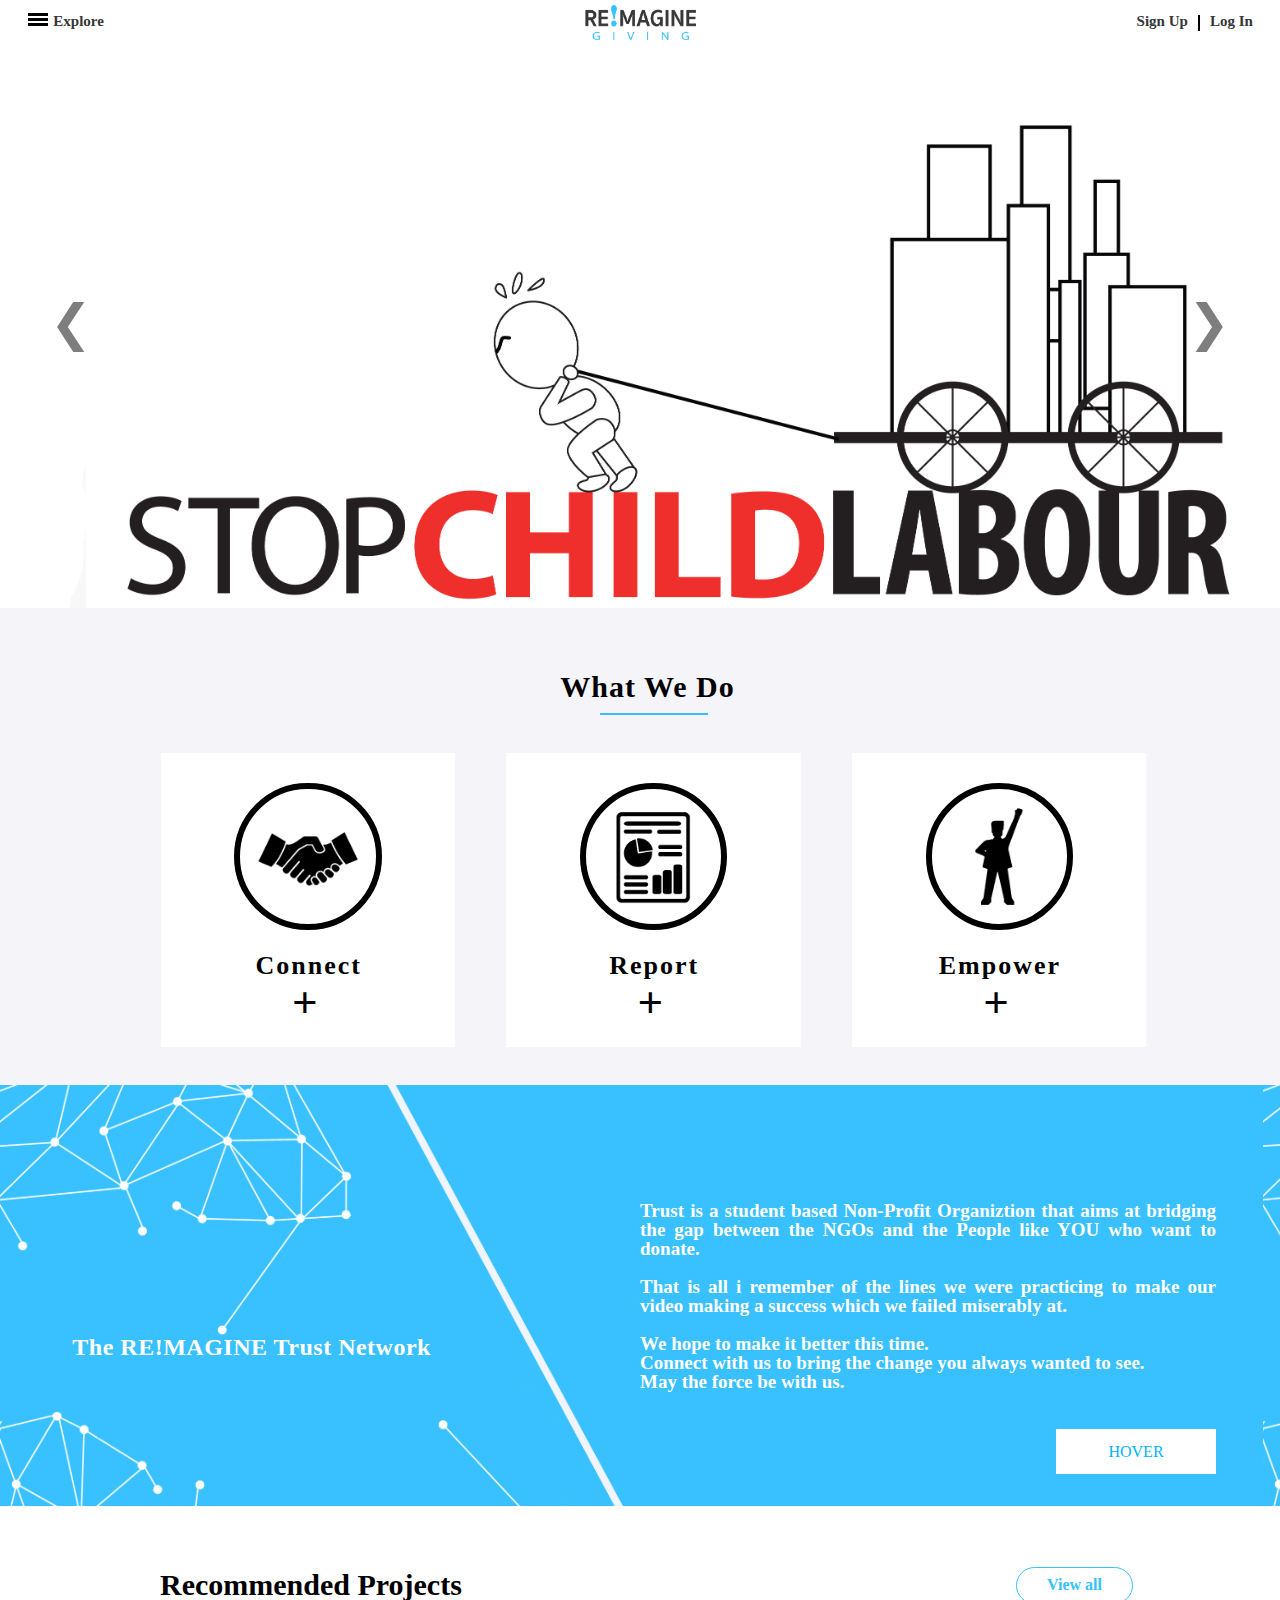
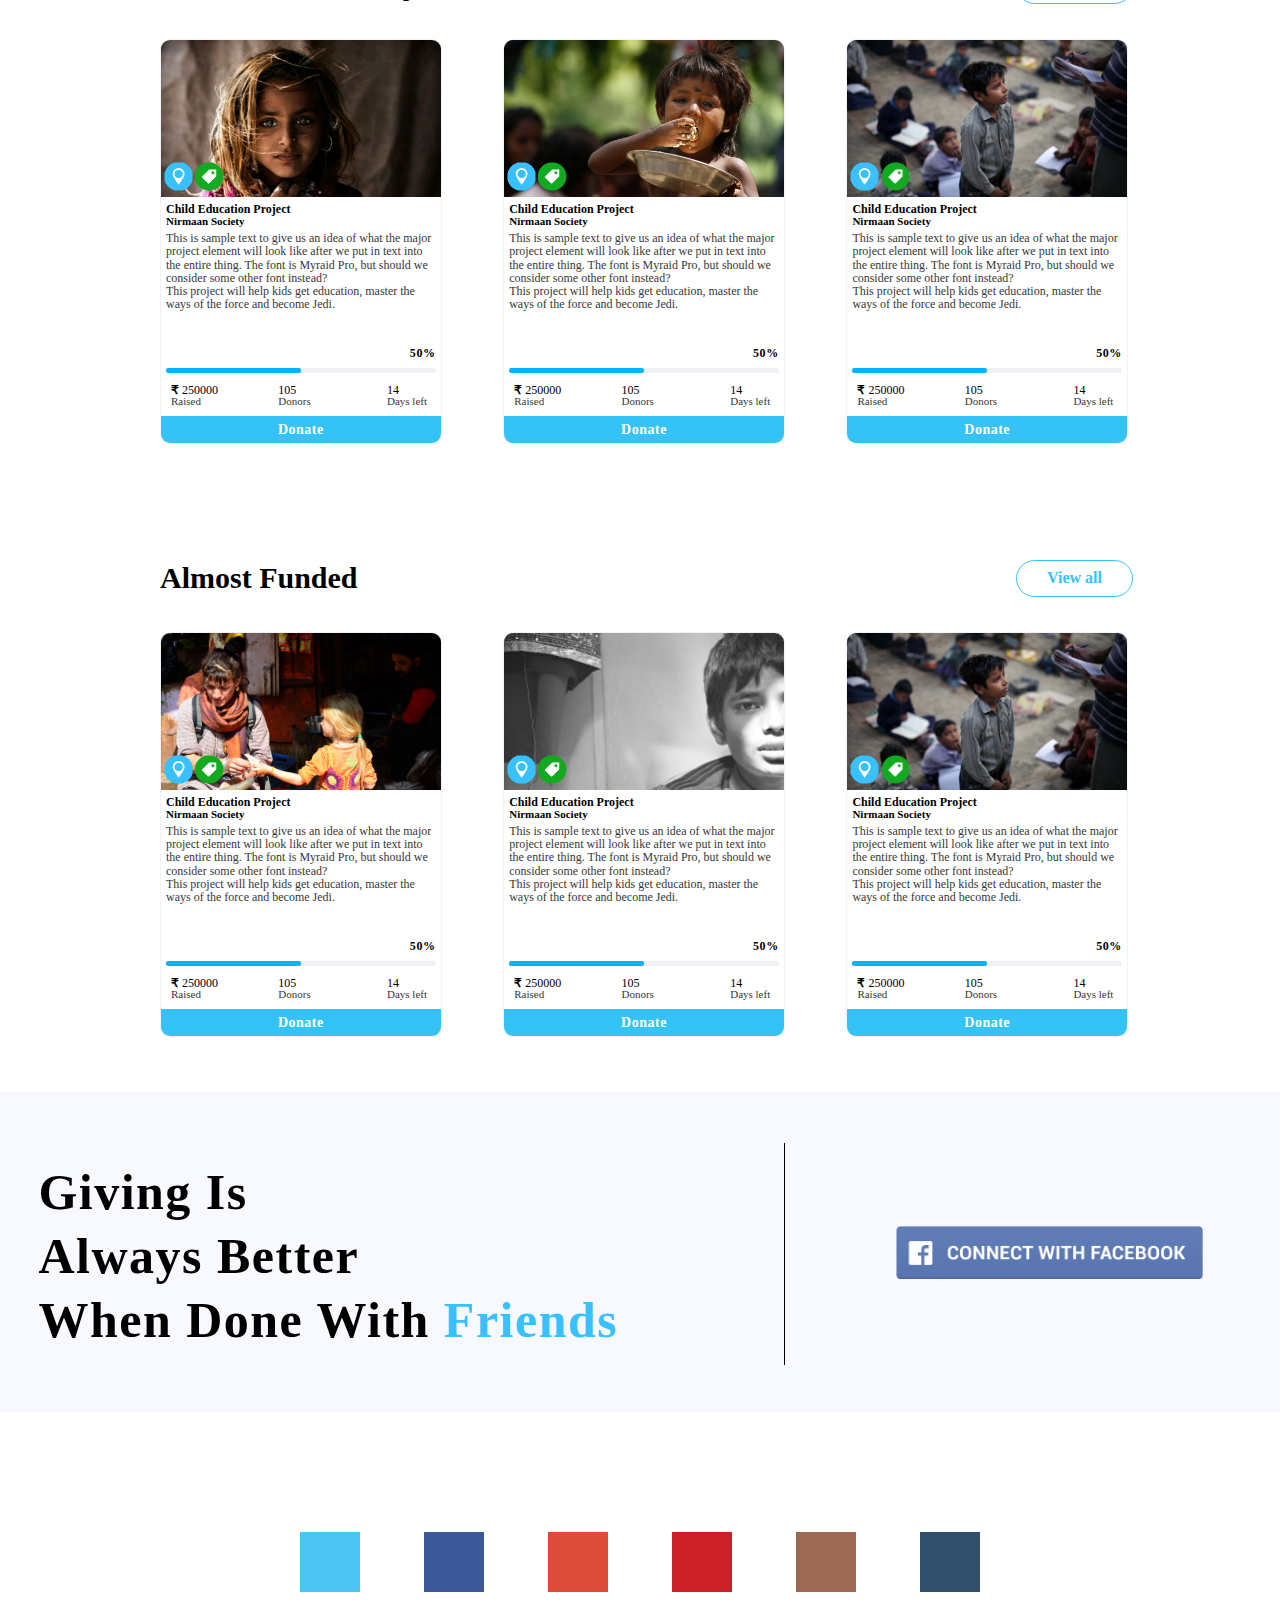
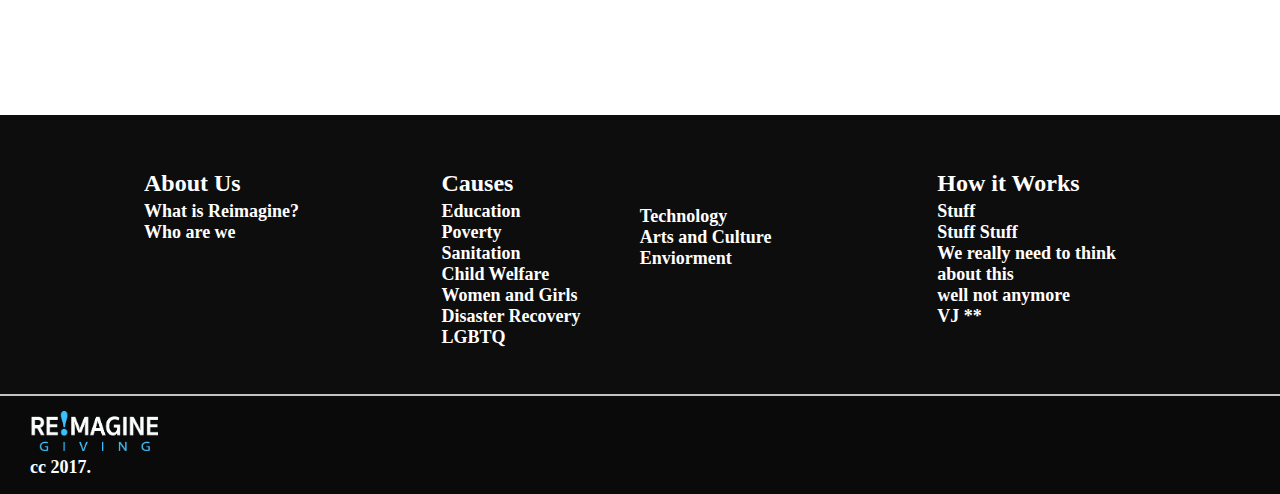
==== index.html @ ed33d369 "location and cause smoothened" ====
<!DOCTYPE html>

<head>
	<title>Re!magine Giving</title>
	<meta name="viewport" content="width=device-width, initial-scale=1.0">
	
	<link rel="stylesheet" type="text/css" href="common.css" media="screen"/>
	<link rel="stylesheet" type="text/css" href="header.css" media="screen"/>
	<link rel="stylesheet" type="text/css" href="explore.css" media="screen"/>
	<link rel="stylesheet" type="text/css" href="signUp.css" media="screen"/>
	<link rel="stylesheet" type="text/css" href="slider.css" media="screen"/>
	<link rel="stylesheet" type="text/css" href="index.css" media="screen"/>
	<link rel="stylesheet" type="text/css" href="recommendedProjects.css" media="screen"/>
	<link rel="stylesheet" type="text/css" href="footer.css" media="screen"/>
	<link rel="stylesheet" type="text/css" href="whatWeDo.css" media="screen"/>
	<link rel="stylesheet" type="text/css" href="exploreButton.css" media="screen"/>
	<link rel="stylesheet" type="text/css" href="fontAwesomeMin.css" media="screen"/>
	<link rel="stylesheet" type="text/css" href="socialShareBar.css" media="screen"/>
	
	<script src="whatWeDo.js"></script>
	<script src="tympass.js"></script>
	<script src="cloudflare.js"></script>
	<script src="cloudflare1.js"></script>
	<script src="googleapi.js"></script>
	<script src="explore.js"></script>
	<script src="slider.js"></script>
</head>
  
<body>
		<header>
			<div class="row header">
				<div class="col-3 mainNavBarButton" id="exploreDiv">
					<div class="col-2">
						 <a class="ninja-btn" id="ninja-btn" title="menu" onclick="openNav()"><span></span></a>
					</div>
					<div class="col-10 navBarExploreButton">
						<h2 class="exploreButton" id="exploreButton"><span onclick="openNav()">Explore</span></h2>
					</div>
				</div>
				<div id="myNav" class="explore">
					<div style="background-color:black;"class="translucentContainer"></div>
					<div id="exploreContent" class="exploreContent">	
						<form>
							<div class="location">
								<span  onclick="myfunction1()">
									<div class="exploreHeading1 row">
										<div class="col-9"><h2>Location</h2></div>
										<div class="col-3"><h2 class="downArrow">&#9660;</h2></div>
									</div>
								</span>
								<div class="inputField" id="locationInput">
									<div class="row" id="wrap">
										<form action="" autocomplete="on">
											<input id="search" name="search" type="text" placeholder="Search"><input id="search_submit" value="Rechercher" type="submit">
										</form>
									</div>
									<ul>
										<li><a>Delhi</a></li>
										<li><a>Varanasi</a></li>
										<li><a>Jaipur</a></li>
									</ul>
								</div>
							</div>
							
							<div class="funding">
								<span onclick="myfunction2()">
									<div class="exploreHeading row">
										<div class="col-9"><h2>Funding</h2></div>
										<div class="col-3"><h2 class="downArrow">&#9660;</h2></div>
									</div>
								</span>
								<ul class="fundingLevels" id="fundingInput">
									<li><a>Nearly Funded</a></li>
									<li><a>Just Started</a></li>
									<li><a>Ongoing</a></li>
								</ul>
							</div>
							
							<div class="causes">
								<span  onclick="myfunction3()">
									<div class="exploreHeading row">
										<div class="col-9"><h2>Causes</h2></div>
										<div class="col-3"><h2 class="downArrow">&#9660;</h2></div>
									</div>
								</span>
								<ul class="causeList" id="causeInput">
									<li><a>Education</a></li>
									<li><a>Health</a></li>
									<li><a>Children</a></li>
									<li><a>Women Empowerment</a></li>
									<li><a>Food and Hunger</a></li>
									<li><a>Sports</a></li>
									<li><a>Animal Welfare</a></li>
									<li><a>Environment</a></li>
									<li><a>Others</a></li>
								</ul>
							</div>
						</form>
					</div>
				</div>
				
				<div class="col-9 floatRight">
					
					<div class="col-8 logo">
						<a href="index.html">
							<img src="logo/logo-final.png"></img>
						</a>
					</div>
					
					<div class="col-4 mainNavBarButton">
						<div class="col-9 navBarSignUpButton" id="navBarSignUpButton">
							<h2 id="registration"><span class="SignUpSpan" onclick="openSignUpOverlay()">Sign Up</span></h2>
						</div>
						<div id="SignUp" class="overlay">
							<div class="translucentContainer"></div>
								<!-- overlay content -->
							<div class="outer-container">
							  <div class="container">
								<div class="info-container">
								  <div class="info-item log-in">
									<p>Have an account?</p>
									<div class="btn1">Log In</div>
								  </div>
								  <div class="info-item sign-up">
									<p>Don't have an account?</p>
									<div class="btn1">Sign Up</div>
								  </div>
								</div>
								<div class="form-container actived">
									<img src="logo/logo-final.png"/>
									<div class="form-item">
										<form class="form-log-in animated">
										  <input name="Username" placeholder="Username" type="text" />
										  <input name="Password" placeholder="Password" type="Password" />
											 <span onclick="SignMeUp()"> <div class="btn">Log in</div></span>
											 <div class="btn googlebtn"><i class="fa fa-google-plus"></i>Log In</div>
											 <div class="btn fbbtn"><i class="fa fa-facebook"></i>Log In</div>
										</form>
										<form class="form-sign-up animated">
										  <input name="Username" placeholder="Username" type="text" />
										  <input name="Password" placeholder="Password" type="Password" />
										  <input name="CPassword" placeholder="Confirm Password" type="Password" />
										  <span onclick="SignMeUp()"><div class="btn">Sign Up</div></span>
										  <div class="btn googlebtn"><i class="fa fa-google-plus"></i>Sign Up</div>
											 <div class="btn fbbtn"><i class="fa fa-facebook"></i>Sign Up</div>
										</form>
									</div>
								</div>
								</div>
							</div>
						</div>
						
						<div class="col-3 navBarLogInButton" id="navBarLogInButton">
							<h2 id="registration"><span class="LogInSpan" onclick="openLogInOverlay()">Log In</span></h2>
						</div>
						<div id="LogIn" class="overlay">
							<div class="translucentContainer"></div>
								<!-- overlay content -->
							<div class="outer-container1">
								<div class="container1">
									<div class="info-container1">
									  <div class="info-item1 log-in1">
										<p>Have an account?</p>
										<div class="btn2">Log In</div>
									  </div>
									  <div class="info-item1 sign-up1">
										<p>Don't have an account?</p>
										<div class="btn2">Sign Up</div>
									  </div>
									</div>
									<div class="form-container1">
										<img src="logo/logo-final.png"/>
										<div class="form-item1">
											<form class="form-log-in1 animated">
											  <input name="Username" placeholder="Username" type="text" />
											  <input name="Password" placeholder="Password" type="Password" />
											  <span onclick="SignMeUp()"><div class="btn">Log in</div></span>
											  <div class="btn googlebtn"><i class="fa fa-google-plus"></i>Log In</div>
											 <div class="btn fbbtn"><i class="fa fa-facebook"></i>Log In</div>
											</form>
											<form class="form-sign-up1 animated">
											  <input name="Username" placeholder="Username" type="text" />
											  <input name="Password" placeholder="Password" type="Password" />
											  <input name="CPassword" placeholder="Confirm Password" type="Password" />
											  <span onclick="SignMeUp()"><div class="btn">Sign Up</div></span>
											  <div class="btn googlebtn"><i class="fa fa-google-plus"></i>Sign Up</div>
											 <div class="btn fbbtn"><i class="fa fa-facebook"></i>Sign Up</div>
											</form>
										</div>
									</div>
								</div>
							</div>
							<script src='cloudflare.js'></script>
							<script src='cloudflare1.js'></script>
							
							<script src="SignUp.js"></script>
						</div>
						
						<div class="col-12 navBarProfileButton" id="navBarProfileButton">
							<h2 id="navBarProfile"><span class="profileSpan">Visharad Jalan</span></h2>
							<div class="navBarProfileOptions">
								 <a href="#"><h2>Profile</h2></a>
								 <a href="#"><h2>My Donations</h2></a>
								 <a href="#" onclick="logout()" style="border:none;"><h2>LogOut</h2></a>
							</div>
						</div>
						
					</div>
				</div>
			</div>
		</header>

	<div class="slider">
		<div class="slide_viewer">
			<div class="slide_group">
			<div class="slide"><img class="mySlides" src="images/slider1.jpg" ></div>
				<div class="slide"><img class="mySlides" src="images/slider5.jpg" ></div>
				<div class="slide"><img class="mySlides" src="images/slider2.jpg"></div>
				<div class="slide"><img class="mySlides" src="images/slider4.jpg"></div>
			</div>
		</div>
		<div class="directional_nav" style="width:100%">
			<div class="previous_btn" onclick="plusDivs(-1)">&#10094;</div>
			<div class="next_btn" onclick="plusDivs(1)">&#10095;</div>
		</div>
	</div>
	<script src="slider.js"></script>
	
	<div class="row statsBar" style="display:none;">
		<p><span class="statsBarText">In 2012 </span><span class="statsBarNumber">37%</span><span class="statsBarText"> of India's </span><span class="statsBarNumber">1.21</span><span class="statsBarText"> billion people fell below international poverty line, which is $1.25/Day.</span></p>
	</div>
	
	
	<div class=" row whatWeDoContainer">
		<h2 class="row whatWeDoHeading"><span>What We Do</span></h2>
		
		<div class="box first col-3" id="first">
			<span class="icon-cont"><i><img class="circleIconImage" src="images/1.png"></i></span>
			
			<h3>Connect</h3>
			
			<div class="hidden">
			  <h2> Provide high impact, non-profit projects with a platform to reach out to potential donors.</h2><br/><br/>
			  <h2>All projects listed on our platform are listed after proper due diligence and verification</h2>

			</div>
				
			<a class="expand"><span class="plus">+</span><span class="minus">-</span></a>
			<a class="divLink" href="javascript:toggleFirst()"></a>
		</div>
		
		<div class="box second col-3" id="second">
			<span class="icon-cont"><i><img class="circleIconImage" src="images/3.png"></i></span>
			
			<h3>Report</h3>
			
			<div class="hidden">
			  <h2>Reimagine provides the donor with comprehensive, multimedia reports on the progress of the project</h2><br/><br/>
			  <h2>Reports are independently created by Reimagine and assure transparency and accountability in the project</h2>
			</div>
				
			<a class="expand"><span class="plus">+</span><span class="minus">-</span></a>
			<a class="divLink" href="javascript:toggleSecond()"></a>
		</div>
		  
		<div class="box third col-3" id="third">
			<span class="icon-cont"><i><img class="circleIconImage" src="images/4.png"></i></span>
			
			<h3>Empower</h3>
			
			<div class="hidden">
			  <h2>By facilitating transparency between NGOs and donors, We empower donors to make informed decisions about how they give their money</h2><br/>
			  <h2>while at the same time, empowering NGOs to take ambitious projects that they would not have otherwise been able to fund. </h2>
			</div>
				
			<a class="expand"><span class="plus">+</span><span class="minus">-</span></a>
			<a class="divLink" href="javascript:toggleThird()"></a>
		</div>
	</div>
	
	<div class="row trustNetwork">
		<h2 class="trustNetworkHeading">The <span>RE!MAGINE</span> Trust Network</h2>
		<h2 class="content">Trust is a student based Non-Profit Organiztion that aims at bridging the gap between the NGOs and the People like YOU who want to donate.<br/>
		<br/>That is all i remember of the lines we were practicing to make our video making a success which we failed miserably at.<br/><br/>
		We hope to  make it  better this time.<br/>
		Connect with us to bring the change you always wanted to see.<br/>
		May the force be with us.<br/>
		</h2>
		<a class="trustNetworkButton">
			<svg>
				<rect x="0" y="0" fill="none" width="100%" height="100%"/>
			</svg>
			Hover
		</a>
	</div>
	
	<div class="row projects">
		<div class="row recommendedProjectsHeading">
			<h2 class="col-6">Recommended Projects</h2>
			<h2 class="col-6" style="margin-top:-5px;"><a>View all</a></h2>
		</div>
		<div class="row projectsContent">
			<div class="projectSection1">
				<div class="row projectContent">
					<div class="projectThumbnail">
						<img class="img-thumbnail" src="images/web1.jpg" >
						<div class="row locationCause">
							<div class="projectlocation">
								<div class="col-1 projectlocationImage"><img src="images/locationThumbnail.png"></div>
								<div class="col-2 projectlocationHeading"><h2>Varanasi</h2></div>
							</div>
							<div class="projectcause">
								<div class="col-1 projectcauseImage"><img src="images/causeThumbnail.png"></div>
								<div class="col-4 projectcauseHeading"><h2>Child Education</h2></div>
							</div>
							<a class="locationCauseLink" href="projectPage.html"></a>
						</div>
					</div>
					
					<div class="projectDetails">
						<h1>Child Education Project</h1>
						<h2>Nirmaan Society</h2>
						<p>This is sample text to give us an idea of what the major project element will look like after we put in text 	into the entire thing. The font is Myraid Pro, but should we consider some other font instead?
							<br>This project will help kids get education, master the ways of the force and become Jedi.
						</p>
					</div>
					
					<div class="row projectBottom">
						<div class="row" style="position:relative;">
							<div class="row projectStats">
								<div class="row" style="margin-bottom: 12px;">
									<h2 class="floatRight">50%</h2>
								</div>
								
								<div class="row progress">
									<div class="progress-bar"></div>
								</div>
								
								<div class="row">
									<div class="stats1 col-5">
										<div class="statsNumber">
											<p><span style="font-family:Nunito-Bold; font-weight:600;">&#x20b9;</span> 250000</p>
										</div>
										<div class="statsText">
											<p>Raised</p>
										</div>
									</div>
									<div class="stats2 col-4">
										<div class="statsNumber">
											<p>105</p>
										</div>
										<div class="statsText">
											<p>Donors</p>
										</div>
									</div>
									<div class="stats3 col-3">
										<div class="statsNumber">
											<p>14</p>
										</div>
										<div class="statsText">
											<p>Days left</p>
										</div>
									</div>
								</div>
							</div>
							
							<div class="row projectSectionDonateButton">
								<h2>Donate</h2>
							</div>
						</div>
					</div>
				</div>
				<a class="divLink" href="projectPage.html"></a>
			</div>
			
			<div class="projectSection2">
				<div class="row projectContent">
					<div class="projectThumbnail">
						<img class="img-thumbnail" src="images/web2.jpg" />
						<div class="row locationCause">
							<div class="projectlocation">
								<div class="col-1 projectlocationImage"><img src="images/locationThumbnail.png"></div>
								<div class="col-2 projectlocationHeading"><h2>Varanasi</h2></div>
							</div>
							<div class="projectcause">
								<div class="col-1 projectcauseImage"><img src="images/causeThumbnail.png"></div>
								<div class="col-4 projectcauseHeading"><h2>Child Education</h2></div>
							</div>
							<a class="locationCauseLink" href="projectPage.html"></a>
						</div>
					</div>
					
					
						<div class="projectDetails">
							<h1>Child Education Project</h1>
							<h2>Nirmaan Society</h2>
							<p>This is sample text to give us an idea of what the major project element will look like after we put in text 	into the entire thing. The font is Myraid Pro, but should we consider some other font instead?
								<br>This project will help kids get education, master the ways of the force and become Jedi.
							</p>
						</div>
						
						<div class="row projectBottom">
						<div class="row projectStats">
							<div class="row" style="margin-bottom: 12px;">
								<h2 class="floatRight">50%</h2>
							</div>
							
							<div class="row progress">
								<div class="progress-bar"></div>
							</div>
							
							<div class="row">
								<div class="stats1 col-5">
									<div class="statsNumber">
										<p><span style="font-family:Nunito-Bold; font-weight:600;">&#x20b9;</span> 250000</p>
									</div>
									<div class="statsText">
										<p>Raised</p>
									</div>
								</div>
								<div class="stats2 col-4">
									<div class="statsNumber">
										<p>105</p>
									</div>
									<div class="statsText">
										<p>Donors</p>
									</div>
								</div>
								<div class="stats3 col-3">
									<div class="statsNumber">
										<p>14</p>
									</div>
									<div class="statsText">
										<p>Days left</p>
									</div>
								</div>
							</div>
						</div>
						
						<div class="row projectSectionDonateButton">
							<h2>Donate</h2>
						</div>
					</div>
				</div>
				<a class="divLink" href="projectPage.html"></a>
			</div>
			
			<div class="projectSection3">
				<div class="row projectContent">
					<div class="projectThumbnail">
						<img class="img-thumbnail" src="images/web3.jpg" >
						<div class="row locationCause">
							<div class="projectlocation">
								<div class="col-1 projectlocationImage"><img src="images/locationThumbnail.png"></div>
								<div class="col-2 projectlocationHeading"><h2>Varanasi</h2></div>
							</div>
							<div class="projectcause">
								<div class="col-1 projectcauseImage"><img src="images/causeThumbnail.png"></div>
								<div class="col-4 projectcauseHeading"><h2>Child Education</h2></div>
							</div>
							<a class="locationCauseLink" href="projectPage.html"></a>
						</div>
					</div>
					
					<div class="projectDetails">
						<h1>Child Education Project</h1>
						<h2>Nirmaan Society</h2>
						<p>This is sample text to give us an idea of what the major project element will look like after we put in text 	into the entire thing. The font is Myraid Pro, but should we consider some other font instead?
							<br>This project will help kids get education, master the ways of the force and become Jedi.
						</p>
					</div>
					
					<div class="row projectBottom">
						<div class="row projectStats">
							<div class="row" style="margin-bottom: 12px;">
								<h2 class="floatRight">50%</h2>
							</div>
							
							<div class="row progress">
								<div class="progress-bar"></div>
							</div>
							
							<div class="row">
								<div class="stats1 col-5">
									<div class="statsNumber">
										<p><span style="font-family:Nunito-Bold; font-weight:600;">&#x20b9;</span> 250000</p>
									</div>
									<div class="statsText">
										<p>Raised</p>
									</div>
								</div>
								<div class="stats2 col-4">
									<div class="statsNumber">
										<p>105</p>
									</div>
									<div class="statsText">
										<p>Donors</p>
									</div>
								</div>
								<div class="stats3 col-3">
									<div class="statsNumber">
										<p>14</p>
									</div>
									<div class="statsText">
										<p>Days left</p>
									</div>
								</div>
							</div>
						</div>
						
						<div class="row projectSectionDonateButton">
							<h2>Donate</h2>
						</div>
					</div>
				</div>
				<a class="divLink" href="projectPage.html"></a>
			</div>
		</div>
	</div>
	
	<div class="row projects">
		<div class="row recommendedProjectsHeading">
			<h2 class="col-6">Almost Funded</h2>
			<h2 class="col-6" style="margin-top:-5px;"><a>View all</a></h2>
		</div>
		<div class="row projectsContent">
			<div class="projectSection1">
				<div class="row projectContent">
					<div class="projectThumbnail">
						<img class="img-thumbnail" src="images/16_9_4.jpg" >
						<div class="row locationCause">
							<div class="projectlocation">
								<div class="col-1 projectlocationImage"><img src="images/locationThumbnail.png"></div>
								<div class="col-2 projectlocationHeading"><h2>Varanasi</h2></div>
							</div>
							<div class="projectcause">
								<div class="col-1 projectcauseImage"><img src="images/causeThumbnail.png"></div>
								<div class="col-4 projectcauseHeading"><h2>Child Education</h2></div>
							</div>
							<a class="locationCauseLink" href="projectPage.html"></a>
						</div>
					</div>
					
					<div class="projectDetails">
						<h1>Child Education Project</h1>
						<h2>Nirmaan Society</h2>
						<p>This is sample text to give us an idea of what the major project element will look like after we put in text 	into the entire thing. The font is Myraid Pro, but should we consider some other font instead?
							<br>This project will help kids get education, master the ways of the force and become Jedi.
						</p>
					</div>
					
					<div class="row projectBottom">
						<div class="row" style="position:relative;">
							<div class="row projectStats">
								<div class="row" style="margin-bottom: 12px;">
									<h2 class="floatRight">50%</h2>
								</div>
								
								<div class="row progress">
									<div class="progress-bar"></div>
								</div>
								
								<div class="row">
									<div class="stats1 col-5">
										<div class="statsNumber">
											<p><span style="font-family:Nunito-Bold; font-weight:600;">&#x20b9;</span> 250000</p>
										</div>
										<div class="statsText">
											<p>Raised</p>
										</div>
									</div>
									<div class="stats2 col-4">
										<div class="statsNumber">
											<p>105</p>
										</div>
										<div class="statsText">
											<p>Donors</p>
										</div>
									</div>
									<div class="stats3 col-3">
										<div class="statsNumber">
											<p>14</p>
										</div>
										<div class="statsText">
											<p>Days left</p>
										</div>
									</div>
								</div>
							</div>
							
							<div class="row projectSectionDonateButton">
								<h2>Donate</h2>
							</div>
						</div>
					</div>
				</div>
				<a class="divLink" href="projectPage.html"></a>
			</div>
			
			<div class="projectSection2">
				<div class="row projectContent">
					<div class="projectThumbnail">
						<img class="img-thumbnail" src="images/16_9_5.jpg" >
						<div class="row locationCause">
							<div class="projectlocation">
								<div class="col-1 projectlocationImage"><img src="images/locationThumbnail.png"></div>
								<div class="col-2 projectlocationHeading"><h2>Varanasi</h2></div>
							</div>
							<div class="projectcause">
								<div class="col-1 projectcauseImage"><img src="images/causeThumbnail.png"></div>
								<div class="col-4 projectcauseHeading"><h2>Child Education</h2></div>
							</div>
							<a class="locationCauseLink" href="projectPage.html"></a>
						</div>
					</div>
					
					
						<div class="projectDetails">
							<h1>Child Education Project</h1>
							<h2>Nirmaan Society</h2>
							<p>This is sample text to give us an idea of what the major project element will look like after we put in text 	into the entire thing. The font is Myraid Pro, but should we consider some other font instead?
								<br>This project will help kids get education, master the ways of the force and become Jedi.
							</p>
						</div>
						
					<div class="row projectBottom">
						<div class="row projectStats">
							<div class="row" style="margin-bottom: 12px;">
								<h2 class="floatRight">50%</h2>
							</div>
							
							<div class="row progress">
								<div class="progress-bar"></div>
							</div>
							
							<div class="row">
								<div class="stats1 col-5">
									<div class="statsNumber">
										<p><span style="font-family:Nunito-Bold; font-weight:600;">&#x20b9;</span> 250000</p>
									</div>
									<div class="statsText">
										<p>Raised</p>
									</div>
								</div>
								<div class="stats2 col-4">
									<div class="statsNumber">
										<p>105</p>
									</div>
									<div class="statsText">
										<p>Donors</p>
									</div>
								</div>
								<div class="stats3 col-3">
									<div class="statsNumber">
										<p>14</p>
									</div>
									<div class="statsText">
										<p>Days left</p>
									</div>
								</div>
							</div>
						</div>
						
						<div class="row projectSectionDonateButton">
							<h2>Donate</h2>
						</div>
					</div>
				</div>
				<a class="divLink" href="projectPage.html"></a>
			</div>
			
			<div class="projectSection3">
				<div class="row projectContent">
					<div class="projectThumbnail">
						<img class="img-thumbnail" src="images/web3.jpg" >
						<div class="row locationCause">
							<div class="projectlocation">
								<div class="col-1 projectlocationImage"><img src="images/locationThumbnail.png"></div>
								<div class="col-2 projectlocationHeading"><h2>Varanasi</h2></div>
							</div>
							<div class="projectcause">
								<div class="col-1 projectcauseImage"><img src="images/causeThumbnail.png"></div>
								<div class="col-4 projectcauseHeading"><h2>Child Education</h2></div>
							</div>
						</div>
						<a class="locationCauseLink" href="projectPage.html"></a>
					</div>
					
					<div class="projectDetails">
						<h1>Child Education Project</h1>
						<h2>Nirmaan Society</h2>
						<p>This is sample text to give us an idea of what the major project element will look like after we put in text 	into the entire thing. The font is Myraid Pro, but should we consider some other font instead?
							<br>This project will help kids get education, master the ways of the force and become Jedi.
						</p>
					</div>
					
					<div class="row projectBottom">
						<div class="row projectStats">
							<div class="row" style="margin-bottom: 12px;">
								<h2 class="floatRight">50%</h2>
							</div>
							
							<div class="row progress">
								<div class="progress-bar"></div>
							</div>
							
							<div class="row">
								<div class="stats1 col-5">
									<div class="statsNumber">
										<p><span style="font-family:Nunito-Bold; font-weight:600;">&#x20b9;</span> 250000</p>
									</div>
									<div class="statsText">
										<p>Raised</p>
									</div>
								</div>
								<div class="stats2 col-4">
									<div class="statsNumber">
										<p>105</p>
									</div>
									<div class="statsText">
										<p>Donors</p>
									</div>
								</div>
								<div class="stats3 col-3">
									<div class="statsNumber">
										<p>14</p>
									</div>
									<div class="statsText">
										<p>Days left</p>
									</div>
								</div>
							</div>
						</div>
						
						<div class="row projectSectionDonateButton">
							<h2>Donate</h2>
						</div>
					</div>
				</div>
				<a class="divLink" href="projectPage.html"></a>
			</div>
		</div>
	</div>
	
	<div class="row connectWithFacebook">
		<div class="col-7 connectWithFacebookLine"><h1>Giving Is<br>Always Better<br>When Done With <span>Friends</span></h1></div>
		<div class="col-5 connectWithFacebookImage"><a><img src="images/connectWithFacebook.png"></a></div>
	</div>
	
	<div class="row section">
		<ul class="social-btns">

			<li>
				<a href="javascript:void(0);" class="social-btn-flip">
					<div class="social-btn-cube">
						<i class="social-btn-face default fa fa-lg fa-twitter twitter"></i>
						<i class="social-btn-face active fa fa-lg fa-twitter twitter"></i>
					</div>
				</a>
			</li>

			<li>
				<a href="javascript:void(0);" class="social-btn-flip">
					<div class="social-btn-cube">
						<i class="social-btn-face default fa fa-lg fa-facebook facebook"></i>
						<i class="social-btn-face active fa fa-lg fa-facebook facebook"></i>
					</div>
				</a>
			</li>

			<li>
				<a href="javascript:void(0);" class="social-btn-flip">
					<div class="social-btn-cube">
						<i class="social-btn-face default fa fa-lg fa-google-plus google"></i>
						<i class="social-btn-face active fa fa-lg fa-google-plus google"></i>
					</div>
				</a>
			</li>

			<li>
				<a href="javascript:void(0);" class="social-btn-flip">
					<div class="social-btn-cube">
						<i class="social-btn-face default fa fa-lg fa-pinterest-p pinterest"></i>
						<i class="social-btn-face active fa fa-lg fa-pinterest-p pinterest"></i>
					</div>
				</a>
			</li>

			<li>
				<a href="javascript:void(0);" class="social-btn-flip">
					<div class="social-btn-cube">
						<i class="social-btn-face default fa fa-lg fa-instagram instagram"></i>
						<i class="social-btn-face active fa fa-lg fa-instagram instagram"></i>
					</div>
				</a>
			</li>

			<li>
				<a href="javascript:void(0);" class="social-btn-flip">
					<div class="social-btn-cube">
						<i class="social-btn-face default fa fa-lg fa-tumblr tumblr"></i>
						<i class="social-btn-face active fa fa-lg fa-tumblr tumblr"></i>
					</div>
				</a>
			</li>

		</ul>
	</div>
	
	<footer>
		<div class="row footerOptions">
			<div class="col-2 footerAboutUs">
				<h1>About Us</h1>
				<h2><a>What is Reimagine?</a></h2>
				<h2><a>Who are we</a></h2>
			</div>
			<div class="col-4 footerCauses" >
				<div class="col-6 footerCauses1">
					<h1>Causes</h1>
					<h2><a>Education</a></h2>
					<h2><a>Poverty</a></h2>
					<h2><a>Sanitation</a></h2>
					<h2><a>Child Welfare</a></h2>
					<h2><a>Women and Girls</a></h2>
					<h2><a>Disaster Recovery</a></h2>
					<h2><a>LGBTQ</h2>
				</div>
				<div class="col-6 footerCauses2">
					<h2><a>Technology</a></h2>
					<h2><a>Arts and Culture</a></h2>
					<h2><a>Enviorment</a></h2>
				</div>
			</div>
			<div class="col-2 footerWorks">
				<h1>How it Works</h1>
				<h2><a>Stuff</a></h2>
				<h2><a>Stuff Stuff</a></h2>
				<h2><a>We really need to think</a></h2>
				<h2><a>about this</a></h2>
				<h2><a>well not anymore</a></h2>
				<h2><a>VJ **</a></h2>
			</div>
		</div>
		<div class="row footerBottom">
			<a href="index.html">
				<img src="logo/logo-final-web-white.png"></img>
			</a>
			<h2>cc 2017.</h2>
		</div>
		</div>
	</footer>
</body>
---- common.css ----
@font-face {
	font-family:'FontAwesome';
	src:url("fonts/fontAwesome.otf");
}
@font-face {
    font-family: Nunito-Bold;
    src: url(fonts/Nunito/Nunito-Bold.ttf);
}
@font-face {
    font-family: Nunito-ExtraLight;
    src: url(fonts/Nunito/Nunito-ExtraLight.ttf);
}
@font-face {
    font-family: Nunito-Light;
    src: url(fonts/Nunito/Nunito-Light.ttf);
}
@font-face {
    font-family: Nunito-SemiBold;
    src: url(fonts/Nunito/Nunito-SemiBold.ttf);
}
@font-face {
    font-family: Nunito-Medium;
    src: url(fonts/Nunito/Nunito-Medium.ttf);
}
@font-face {
    font-family: Nunito-Black;
    src: url(fonts/Nunito/Nunito-Black.ttf);
}

@font-face {
    font-family: Nunito-Regular;
    src: url(fonts/Nunito/Nunito-Regular.ttf);
}


@font-face {
    font-family: Montserrat-Bold;
    src: url(fonts/Montserrat/Montserrat-Bold.otf);
}
@font-face {
    font-family: Montserrat-ExtraLight;
    src: url(fonts/Montserrat/Montserrat-ExtraLight.otf);
}
@font-face {
    font-family: Montserrat-Light;
    src: url(fonts/Montserrat/Montserrat-Light.otf);
}
@font-face {
    font-family: Montserrat-SemiBold;
    src: url(fonts/Montserrat/Montserrat-SemiBold.otf);
}
@font-face {
    font-family: Montserrat-Medium;
    src: url(fonts/Montserrat/Montserrat-Medium.otf);
}
@font-face {
    font-family: Montserrat-Black;
    src: url(fonts/Montserrat/Montserrat-Black.otf);
}
@font-face {
    font-family: Montserrat-ExtraBold;
    src: url(fonts/Montserrat/Montserrat-ExtraBold.otf);
}
@font-face {
    font-family: Montserrat-Regular;
    src: url(fonts/Montserrat/Montserrat-Regular.otf);
}
@font-face {
    font-family: Montserrat-Thin;
    src: url(fonts/Montserrat/Montserrat-Thin.otf);
}


.col-1 {width: 8.33%;}
.col-2 {width: 16.66%;}
.col-3 {width: 25%;}
.col-4 {width: 33.33%;}
.col-5 {width: 41.66%;}
.col-6 {width: 50%;}
.col-7 {width: 58.33%;}
.col-8 {width: 66.66%;}
.col-9 {width: 75%;}
.col-10 {width: 83.33%;}
.col-11 {width: 91.66%;}
.col-12 {width: 100%;}

.row{
	width: 100%;
}

* {
    box-sizing: border-box;
	margin: 0;
	padding: 0; 
}

.floatRight{
	float: right !Important;
}

[class*="col-"] {
    float: left;
}

.row::after {
    content: "";
    clear: both;
    display: table;
}

header, body{
	font-family: Nunito-Regular;
	background-color: white;
	overflow-x: hidden;
}
h, h2, h3, h4, p{
	line-height: 100%;
}

.Footer h2{
	font-size: 20pt;
	font-family: Rajdhani-Light;
	text-align: center;
}
---- header.css ----
header{
	text-align: center;
	color: #373737;
	box-shadow: 0 5px 5px 0 rgba(0,0,0,0.5);
	height: 45px;
	overflow: hidden;
	line-height: 100%;
}

header h2{
	font-size: 15px;
	font-family: Nunito-ExtraLight;
	margin-top: -6px;
	transition: 0.1s;
}

.mainNavBarButton span:hover{
	color: 	#38c0ff;
}

.logo  img{
	height: 35px;
	margin: 5px;
	cursor:pointer;
}

.mainNavBarButton{
	padding-top: 15px;
	padding-bottom: 10px;
	position: relative;
}

.navBarExploreButton{
	text-align: left !Important;
	padding-top: 5px;
}

.navBarExploreButton span{
	cursor: pointer;
}

.navBarSignUpButton{
	text-align: right !Important;
	padding-right: 10px;
	border-right: 2px solid black;
	padding-top: 5px;
	padding-bottom: 2px;
	cursor:pointer;
}

.navBarLogInButton{
	text-align: left !Important; 
	padding-left: 10px;
	cursor:pointer;
	padding-top: 5px;
}

.navBarProfileButton{
	display:none;
	padding-top: 5px;
	position: relative;
	padding-bottom: 16px;
	padding-right: 55%;
	margin-left: 50%;
}

.navBarProfileButton:hover .navBarProfileOptions{
	display: block;
}

#navBarProfile {
    text-align: right;
    margin-right: 10%;
}

.navBarProfileOptions{
	position: fixed;
	display: none;
	right: 0;
	z-index: 2;
	margin-right: 2%;
	background: #38c0ff;
	padding: 10px;
	overflow: auto;
	right: 0;
	margin-top: 16px;
}


.navBarProfileOptions a{
	padding: 20px 20px;
    text-decoration: none;
    display: block;
	z-index: 2;
	border-bottom: 1px solid #373737;
	color: white;
}
/*search bar*/
---- explore.css ----
/* Position the content inside the explore */
.explore {
    width: 0;
	height: 100%;
    position: absolute;
    z-index: 1;
    top: 0;
    left: 0;
    background-color: transparent;
	transition: width .4s ease-in-out;
}

.exploreDiv{
	position: absolute;
    background-color: white;
	z-index: 4;
}
.exploreButtonActive{
	font-size: 17px;
	margin-top: -8px;
}

.exploreContent{
	position: relative;
	height: 100%;
    text-align: left;
	 font-family: Nunito-Regular;
	transition: 0.4s ease-in-out;
	background-color: white;
	overflow-x: hidden;
}
#exploreContent{
	width: 0;
}

.exploreCloseButton{
	top: 5px;
	right: 5px;
	text-align: right;
}

.exploreHeading{
	margin-bottom: 15px;
	margin-top: 22px;
	background-color: rgba(56,131,174,1.0);
    padding: 5% 5% 5% 5%;
}

.exploreHeading1{
    background-color: rgba(56,131,174,1.0);
    padding: 5% 5% 5% 5%;
	margin-top: 15px;
    margin-bottom: 15px;
}

/* The navigation links inside the explore */
.exploreContent a {
	cursor: pointer;
    text-decoration: none;
    font-size: 15px;
    color: black;
    transition: 0.2s; /* Transition effects on hover (color) */
	margin-left: 12%;
}

.exploreContent li{
    margin-top: 5px;
    padding: 5px 5px 5px 5px;
    margin-bottom: 5px;
}

/* When you mouse over the navigation links, change their color */
.exploreContent a:hover, .exploreContent a:focus {
    color: #2871af;
}

.exploreContent h2 {
    text-decoration: none;
    width: 100%;
    font-size: 18px;
    color: white;
    transition: 0.3s;
    padding-bottom: 10px;
    padding-left: 10%;
    cursor: pointer;
    padding-top: 10px;
}

.exploreContent form{
	padding: 30px 0 0 0;
}

.causeList, .fundingLevels{
	display: block;
	transition: 0.3s ease-in-out;
}

.downArrow{
    font-size: 18px !Important;
    text-align: right !Important;
    padding-right: 5px !Important;
	color: white !Important;
}


#wrap {
  display: inline-block;
  height: 40px;
  position: relative;
  top: 10px;
  right: 9%;
  margin-bottom: 5px;
}

#wrap input[type="text"] {
  height: 30px;
  font-size: 17px;
  display: inline-block;
  font-family: Nunito-Regular;
  font-weight: 100;
  border: none;
  outline: none;
  color: black;
  width: 18.5vw;
  position: absolute;
  top: 0;
  right: 0;
  background: none;
  z-index: 3;
  transition: width .4s cubic-bezier(0.000, 0.795, 0.000, 1.000);
  cursor: text;
  border-bottom: 1px solid black;
  padding-bottom: 8px;
}

#wrap input[type="submit"] {
  height: 20px;
  width: 20px;
  display: inline-block;
  color:white;
  float: right;
  background: url([data-uri]) center center no-repeat;
  text-indent: -10000px;
  border: none;
  position: absolute;
  top: 1px;
  right: 0;
  z-index: 2;
  cursor: pointer;
  background-size: contain; 
  opacity: 0.4;
  cursor: pointer;
  transition: opacity .4s ease;
}

/* When the height of the screen is less than 450 pixels, change the font-size of the links and position the close button again, so they don't overlap */
@media screen and (max-height: 450px) {
    .exploreContent a {font-size: 15px;}
    .exploreContent .closebtn {
        font-size: 40px;
        right: 30px;
    }
}
---- signUp.css ----
.overlay {
    /* Height & width depends on how you want to reveal the overlay (see JS below) */    
    width: 100%;
	height: 0;
    position: fixed; 
    z-index: 1; /* Sit on top */
    left: 0;
    top: 0;
	background: transparent;
    overflow-x: hidden; /* Disable horizontal scroll */
    transition: 0.4s; /* 0.5 second transition effect to slide in or slide down the overlay (height or width, depending on reveal) */
    /*! align-content: center; */
}


.form-sign-up {
  margin-top: 50px;
}
.translucentContainer{
	position:absolute;
	height: 100%;
	width:100%;
	background-color: black;
	opacity: 0.4;
	transition: 0.4s;
}


.outer-container {
  width: 100vw;
  height: 100vh;
  display: flex;
  flex-direction: column;
  justify-content: center;
  align-items: center;
}

.container {
  background-color: rgba(0,180,255,1.0);
  width: 600px;
  height: 320px;
  position: absolute;
  display: flex;
  top: 0;
  left: 0;
  transform: translate(63%,60%);
}
.container .form-container.actived {
  margin-left: 275px;
}
.container .form-container{
  margin-left: 25px;
  background-color: white;
  height: 380px;
  width: 305px;
  align-self: center;
  display: flex;
  align-items: center;
  justify-content: center;
  flex-direction: column;
  position: absolute;
  z-index: 3;
  transition: margin-left 1.5s;
  left: 0;
  top: -30px;
}
.form-container img , .form-container1 img{
    height: 50px;
    position: absolute;
    top: 30px;
    right: 72px;
}
.container .form-container .form-item form{
  z-index: 2;
  position: relative;
}
.container .form-container .form-item form.form-log-in{
  margin-top: 30px;
  display: none;
}
.container .form-container .form-item form input{
  display: block;
  padding: 10px;
  width: 250px;
  margin-top: 5px;
  margin-bottom: 10px;
  margin-left: 5px;
  margin-right: 5px;
}
.fbbtn, .googlebtn {
    width: 117px !important;
    display: inline-block !important;
}
.googlebtn {
    background: #dd5044 !important;
    border: 1px solid #dd5044 !important;
}
.fbbtn {
    background: #3b5998 !important;
    border: 1px solid #3b5998 !important;
}
.btn i {
    margin-right: 10px;
}
.container .form-container .form-item form .btn{
  cursor: pointer;
  display: block;
  padding: 10px;
  width: 250px;
  margin: 5px;
  text-align: center;
  border: 2px solid rgba(0,180,255,1.0);
  background-color: rgba(0,180,355,1.0);
  color: white;
  opacity: 1;
}
.container .form-container .form-item form .btn:hover{
  opacity: 0.7;
}
.container .info-container {
  width: 100%;
  display: flex;
  flex-direction: row;
  align-items: center;
  justify-content: space-around;
  position: relative;
}
.container .info-container .info-item {
  color: white;
  display: flex;
  align-content: center;
  align-items: center;
  flex-direction: column;
  font-weight: 500;
  font-size: 20px;
  position: relative;
  z-index: 1;
}
.container .info-container .log-in {
  text-align: center;
  margin-right: 40px;
}
.container .info-container .sign-up {
  margin-left: 40px;
  text-align: center;
}
.container .info-container .btn1{
  cursor: pointer;
  background-color: transparent;
  /* width: 60px; */
  padding: 10px 15px;
  border: 1px solid white;
  font-size: 16px;
  opacity: 1;
  margin-top: 15px;
}
.container .info-container .btn1:hover{
  opacity: 0.7;
}



.outer-container1 {
  width: 100vw;
  height: 100vh;
  display: flex;
  flex-direction: column;
  justify-content: center;
  align-items: center;
}

.container1 {
  background-color: rgba(0,180,255,1.0);
  width: 600px;
  height: 320px;
  position: absolute;
  display: flex;
  top: 0;
  left: 0;
  transform: translate(75%,70%);
}
.container1 .form-container1.actived1{
  margin-left: 275px;
}
.container1 .form-container1{
  margin-left: 25px;
  background-color: white;
  height: 380px;
  width: 305px;
  align-self: center;
  display: flex;
  align-items: center;
  justify-content: center;
  flex-direction: column;
  position: absolute;
  z-index: 3;
  transition: margin-left 1.5s;
  left: 0;
  top: -30px;
}
.container1 .form-container1.form-item1 form{
  z-index: 2;
  position: relative;
}
.form-item1 form.form-sign-up1{
  margin-top: 50px;
  display: none;
}
.form-item1  form  input{
  display: block;
  padding: 10px;
  width: 250px;
  margin-top: 5px;
  margin-bottom: 10px;
  margin-left: 5px;
  margin-right: 5px;
}
.form-item1 form .btn{
  cursor: pointer;
  display: block;
  padding: 10px;
  width: 250px;
  margin: 5px;
  /*! text-align: center; */
  border: 2px solid rgba(0,180,255,1.0);
  background-color: rgba(0,180,355,1.0);
  color: white;
  opacity: 1;
}
.container1 .form-container1 .form-item1 form .btn:hover{
  opacity: 0.7;
}
.container1 .info-container1 {
  width: 100%;
  display: flex;
  flex-direction: row;
  align-items: center;
  justify-content: space-around;
  position: relative;
}
.container1 .info-container1 .info-item1{
  color: white;
  display: flex;
  align-content: center;
  align-items: center;
  flex-direction: column;
  font-weight: 500;
  font-size: 20px;
  position: relative;
  z-index: 1;
}
.container1 .info-container1 .log-in1 {
  text-align: center;
  margin-right: 40px;
}
.container1.info-container1 .sign-up1 {
  margin-left: 40px;
  text-align: center;
}
.container1 .info-container1 .btn2{
  cursor: pointer;
  background-color: transparent;
  /* width: 60px; */
  padding: 10px 15px;
  border: 1px solid white;
  font-size: 16px;
  opacity: 1;
  margin-top: 15px;
}
.container1 .info-container1 .btn2:hover {
  opacity: 0.7;
}
---- slider.css ----
.slider {
  margin: 0 auto;
  max-width: 100%;
  position: relative;
}

.slider img{
  width: 100%;
}

.slide_viewer {
  height: 44vw;
  overflow: hidden;
  position: relative;
}

.slide_group {
  height: 100%;
  position: relative;
  width: 100%;
  overflow: hidden;
}

.slide {
  display: none;
  height: 100%;
  position: absolute;
  width: 100%;
}

.slide:first-child {
  display: block;
}

.slide_buttons {
  left: 0;
  position: absolute;
  right: 0;
  text-align: center;
}

a.slide_btn {
  color: #474544;
  font-size: 42px;
  margin: 0 0.175em;
  -webkit-transition: all 0.4s ease-in-out;
  -moz-transition: all 0.4s ease-in-out;
  -ms-transition: all 0.4s ease-in-out;
  -o-transition: all 0.4s ease-in-out;
  transition: all 0.4s ease-in-out;
}

.slide_btn.active, .slide_btn:hover {
  color: #428CC6;
  cursor: pointer;
}

.directional_nav {
  margin: 0 auto;
  max-width: 100%;
  font-size: 50px;
  position: absolute;
  left: 50%;
  top: 50%;
  transform: translate(-50%,-50%);
  padding-top: 16px;
  padding-bottom: 16px;
  background-color: transparent !important;
}

.previous_btn {
  bottom: 0;
  left: 50px;
  margin: auto;
  position: absolute;
  top: 0;
}

.next_btn {
  bottom: 0;
  margin: auto;
  position: absolute;
  right: 50px;
  top: 0;
  text-align: right;
}

.previous_btn, .next_btn {
  cursor: pointer;
  height: 65px;
  opacity: 0.5;
  -webkit-transition: opacity 0.3s ease-in-out;
  -moz-transition: opacity 0.3s ease-in-out;
  -ms-transition: opacity 0.3s ease-in-out;
  -o-transition: opacity 0.3s ease-in-out;
  transition: opacity 0.3s ease-in-out;
  width: 65px;
}

.previous_btn:hover, .next_btn:hover {
  opacity: 1;
}

@media only screen and (max-width: 767px) {
  .previous_btn {
    left: 50px;
  }
  .next_btn {
    right: 50px;
  }
}
---- index.css ----
.statsBar{
	text-align: center;
	background-color: #38c0ff!Important;
	color: white;
	padding-top: 10px;
	line-height: 100%;
}

.statsBar p{
	padding: 10px !important;
	font-family: Nunito-Regular;
}

.statsBarNumber{
	font-size: 30px;
	margin-right: 5px;
}

.statsBarText{
	font-size: 18px;
	letter-spacing: 1px;
}

h2.whatWeDoHeading{
	font-size: 30px;
	text-align: center;
	padding-bottom: 1%;
	padding-right: 5px;
	position: relative;
	display: inline-block;
	margin-bottom: 3%;
	letter-spacing: 1px;
	font-family: Montserrat-SemiBold;
}

h2.whatWeDoHeading:before{
	  content: "";
    position: absolute;
    width: 8.6%;
    bottom: 0;
    left: 46%;
    border-bottom: 2px solid #38c0ff;
}

.connectWithFacebook {
    background-color: #f8f8ff;
    padding: 4vw 3vw 4vw 3vw;
    position: relative;
    height: 25vw;
  line-height: 400%;
}
.connectWithFacebookLine {
  position: absolute;
  padding-top: 1.3%;
  border-right: 1px solid black;
  padding-bottom: 1%;
}
.connectWithFacebook h1{
	font-size: 50px;
	font-family: Montserrat-Light;
	letter-spacing: 1.5px;
}
.connectWithFacebook span{
	color: #39c0ff;
	font-family: Montserrat-SemiBold;
}
.connectWithFacebookImage{
	position: absolute;
	top: 42%;
	left: 70%;
}
.connectWithFacebookImage img {
    height: 53px;
    position: absolute;
    cursor: pointer;
}
.connectWithFacebookImage img:hover {
    height: 55px;
    margin-top: -2px;
    margin-left: -2px;
}


.trustNetwork{
	height: 32.9vw;
	background-image: url(images/reimagineTrustNetworkBackground.png);
	background-size: contain;
	position: relative;
	font-family: Montserrat-Regular;
}

/*trustNetworkButton*/

.content {
    font-family: Nunito-Light;
    color: white;
    margin-left: 50%;
    padding-top: 9%;
    font-size: 19px;
  text-align: justify;
    margin-right: 5%;
}

.trustNetworkButton {
  cursor: pointer;
  display: block;
  font-size: 16px;
  line-height: 45px;
  margin: 0 auto 2em;
  max-width: 160px;
  position: absolute;
  bottom: 0;
  right: 5%;
  text-decoration: none;
  text-transform: uppercase;
  vertical-align: middle;
  width: 100%;
  background: rgb(255,255,255);
  font-weight: 100;
  color: rgb(0,180,255);
  text-align: center;
}

.trustNetworkButton svg {
  height: 45px;
  left: 0;
  position: absolute;
  top: 0;
  width: 100%;
}
.trustNetworkButton rect {
  fill: none;
  stroke: rgb(255,255,255);
  stroke-width: 2;
  stroke-dasharray: 422, 0;
}

.trustNetworkButton:hover {
  background: rgba(225, 51, 45, 0);
  color:white;
  font-weight: 900;
  letter-spacing: 1px;
}
.trustNetworkButton:hover rect {
  stroke-width: 5;
  stroke-dasharray: 15, 310;
  stroke-dashoffset: 48;
  -webkit-transition: all 1.35s cubic-bezier(0.19, 1, 0.22, 1);
  transition: all 1.35s cubic-bezier(0.19, 1, 0.22, 1);
}

.trustNetworkHeading{
	position: absolute;
	bottom: 35%;
	left: 5.65%;
	color: white;
  letter-spacing: 0.5px;
}

.trustNetworkHeading span{
	font-family: Montserrat-SemiBold;
}
---- recommendedProjects.css ----
.recommendedProjectsHeading{
	padding-top: 5%;
	padding-bottom: 3%;
}

.projects{
	padding-bottom: 4%;
}

.divLink {
    position: absolute;
    width: 100%;
    height: 100%;
    top: 0;
	left: 0;
	 text-decoration: none;
	 z-index: 5;
	 opacity: 0;
	  background-color: white;
}

.stats3 {
    padding-left: 7%;
}

.recommendedProjectsHeading h2{
	font-size: 30px;
	font-family: Nunito-ExtraLight;
	padding-left: 12.5%;
}

.recommendedProjectsHeading a:hover:after {
    opacity: 1;
}
.recommendedProjectsHeading a:after {
    transform: translateX(-50%) translateY(-50%);
    background: rgb(53,195,254);
    opacity: 0.5;
    transition: all 0.7s ease;
}
.recommendedProjectsHeading a {
    font-size: 16px;
    font-family: Nunito-Light;
    margin-left: 45%;
    border-radius: 40px;
    border: 1px solid rgb(53,195,254);
    padding: 8px 30px 10px 30px;
    line-height: 100%;
    font-family: Nunito-Light;
    color: rgb(53,195,254);
    transition: all 1s ease;
	cursor: pointer;
}
.recommendedProjectsHeading a:hover{
	color: white;
	background-color: rgb(53,195,254);
}

.projectSection1, .projectSection2, .projectSection3{
	display:inline-block;
	border: 1px solid rgba(241,242,246,1.0);
	border-radius: 10px;
	overflow: hidden;
	width: 22%;
	position: relative;
}

.projectSection1{
	margin-left: 12.5%;
}

.projectSection2, .projectSection3{
	margin-left: 4.5%;
}

.projectContent{
	height: 31.5vw;
	position: relative;
}

.projectThumbnail{
	height: 12.375vw;
	position: relative;
	content: " ";
	overflow: hidden;
}

.projectThumbnail > img{
	position: absolute;
	max-width: 100%;
	margin: 0;
	top: 0;
}
.projectDetails, .projectStats{
	margin: 5px;
}

.projectBottom{
	position: absolute;
	bottom: 0;
}

.projectDetails H1, .projectStats H1 {
	font-family: Montserrat-Regular;
	font-size: 12px;
	line-height: 100%;
	padding-bottom: 1px;
}

.projectDetails H2, .projectStats H2{
	font-size: 11px;
	font-family: Montserrat-Light; 
}

.projectStats{
	padding-right: 10px;
	position: absolute;
	bottom: 31px;
}

.projectDetails p{
	margin-top: 5px;
	font-size: 12px;
	font-family: Nunito-Light;
	line-height: 110%;
	color: #373737;
}

.projectStats h2{
	margin-top: 10px;
	font-size: 12px;
	font-family: Nunito-Regular;
	line-height: 39%;
	letter-spacing: 0.6px;
}

.progress {
  border-radius: 6px;
  margin-bottom: 11px;
  background-color: #f1f1f5;
}

.progress-bar {
	width: 50%;
	background-color: rgb(0,180,255);
	height: 5px;
	border-radius: 2px;
	transition: 0.4s linear;
	transition-property: width, background-color;
}

.statsNumber p{
	font-size: 12px;
	font-family: Nunito-Bold;
}
.stats1 {padding-left: 5px;}
.statsText p{
	font-size: 11px;
	font-family: Nunito-Regular;
	color: #373737;
}

.projectSectionDonateButton{
	background-color: rgb(53,195,245);
	color: white;
	text-align: center;
	cursor: pointer;
	position: absolute;
	bottom: 0;
	z-index: 6;
}

.projectSectionDonateButton h2{
	font-size: 14px;
	padding: 10px;
	padding-top: 7px;
	margin-bottom: -4px;
	font-family: Montserrat-Light;
	letter-spacing: 0.5px;
}

.projectSectionDonateButton h2:hover{
	background-color: rgb(0,180,255);
}

.locationCause{
	position:absolute;
	bottom:2px;
	margin-left: 2px;
	z-index: 7;
}
.locationCause img{
	height: 31px;
	cursor:pointer;
	z-index: 6;
}

.projectcause img{
	margin-left: 7px;
}
.projectlocationHeading, .projectcauseHeading{
	height: 30px;
	width:0;
	opacity: 0;
	display:block;
	transition: 0.4s;
	z-index: 5;
	transition: all 0.3s ease-in-out;
	overflow: hidden;
}
.projectlocationHeading h2{
	background-color:#38c0ff;
	margin-left: 0px;
}
.projectcauseHeading h2{
	background-color: #13aa21;
	margin-left:8px;
}
.projectlocationHeading h2, .projectcauseHeading h2{
	font-size: 12px;
	color: white;
	display: block;
	margin-top: 6px;
	padding: 2.5px 4px 5.5px 4px;
}
.projectlocation:hover .projectlocationHeading{
	width: 20%;
	opacity: 1;
}
.projectcause:hover .projectcauseHeading{
	width: 40%;
	opacity: 1;
}
.projectcause:hover .locationCauseLink{
	width: 30% !important;
}

.locationCauseLink{
	position: absolute;
width: 78%;
height: 100%;
top: 0;
right: 0;
text-decoration: none;
}
---- footer.css ----
.footerOptions{
	background-color: #0d0d0d;
	padding: 3.5%;
	border-bottom: 2px solid #c2c2c2;
}

.footerOptions a{
	cursor: pointer;
	color: white;
}

.footerOptions a:hover, .footerOptions a:focus {
    color: #38c0ff;
}

.footerAboutUs, .footerCauses, .footerWorks{
	margin-left: 8.33%;
	padding-top: 10px;
}

.footerCauses2{
	margin-top: 34px;
}

.footerBottom{
	background-color: #0a0a0a;
	padding: 15px 30px 15px 30px;
}

footer h2{
	font-size: 18px;
	font-family: Nunito-ExtraLight;
	color: white;
	margin: 3px 0 3px 0;
}

footer h1{
	font-size: 24px;
	font-family: Montserrat-Regular;
	color: white;
	margin-bottom: 5px;
}

footer img{
	height: 40px;
}
---- whatWeDo.css ----
.whatWeDoContainer {
  padding-top: 5% !important;
  padding: 5px;
  padding-left: 20px;
  padding-right: 0;
  background-color: rgba(244,244,249,1.0);
  padding-bottom: 3%;
}

.second .circleIconImage {
    height: 70%;
    margin-top: 15.5%;
}

#first {
    background-color: rgba(255,255,255,1.0);
  margin-left: 11vw;
}
#second{
  background-color: rgba(255,255,255,1.0);
}
#third{
  background-color: rgba(255,255,255,1.0);
}
.box {
	position: relative;
	width: 23vw;
	height: 23vw;
	margin-left: 4vw;
	padding: 15px;
	box-sizing: border-box;
	display: inline-block;
	background: #036C81;
	position: relative;
	overflow: hidden;
	cursor: pointer;
}

.circleIconImage{
  height: 79%;
  padding-top: 0px;
  margin-top: 11%;
  margin-bottom: 17%;
}

.box .icon-cont {
  border: 6px solid rgba(0,0,0,1.0);
  border-radius: 50%;
  width: 50%;
  height: 50%;
  margin: 20px auto;
  display: block; 
  text-align: center;
  position: absolute;
  top: 10px;
  left: 0;
  right: 0;
  z-index: 5;
  transition: all 0.3s ease;
  box-shadow: 0 0 0 0px rgba(255,255,255,0.5), 0 0 0 0px rgba(3, 108, 129, 0.5);
}
.box .icon-cont i {
  color: #fff;
}
.box:hover .icon-cont {
  -webkit-animation: shady 4s linear infinite;
          animation: shady 4s linear infinite;
}

@-webkit-keyframes shady {
  0% {box-shadow: 0 0 0 0px rgba(0,0,0,0.5), 0 0 0 0px rgba(3, 108, 129, 0.5);}
  20% {box-shadow: 0 0 0 100px rgba(0,0,0,0), 0 0 0 0px rgba(3, 108, 129, 0);}
  20.1% {box-shadow: 0 0 0 0px rgba(0,0,0,0.5), 0 0 0 0px rgba(3, 108, 129, 0.5);}
  50% {box-shadow: 0 0 0 0px rgba(0,0,0,0.5), 0 0 0 0px rgba(3, 108, 129, 0.5);}
  70% {box-shadow: 0 0 0 100px rgba(0,0,0,0), 0 0 0 0px rgba(3, 108, 129, 0);}
  70.1% {box-shadow: 0 0 0 0px rgba(0,0,0,0.5), 0 0 0 0px rgba(3, 108, 129, 0.5);}
  100% {box-shadow: 0 0 0 0px rgba(0,0,0,0.5), 0 0 0 0px rgba(3, 108, 129, 0.5);}
}

@keyframes shady {
  0% {box-shadow: 0 0 0 0px rgba(0,0,0,0.5), 0 0 0 0px rgba(3, 108, 129, 0.5);}
  20% {box-shadow: 0 0 0 100px rgba(0,0,0,0), 0 0 0 0px rgba(3, 108, 129, 0);}
  20.1% {box-shadow: 0 0 0 0px rgba(0,0,0,0.5), 0 0 0 0px rgba(3, 108, 129, 0.5);}
  50% {box-shadow: 0 0 0 0px rgba(0,0,0,0.5), 0 0 0 0px rgba(3, 108, 129, 0.5);}
  70% {box-shadow: 0 0 0 100px rgba(0,0,0,0), 0 0 0 0px rgba(3, 108, 129, 0);}
  70.1% {box-shadow: 0 0 0 0px rgba(0,0,0,0.5), 0 0 0 0px rgba(3, 108, 129, 0.5);}
  100% {box-shadow: 0 0 0 0px rgba(0,0,0,0.5), 0 0 0 0px rgba(3, 108, 129, 0.5);}
}

.box h3 {
  color: black;
  font-family: Montserrat-Light;
  font-size: 26px;
  text-align: center;
  letter-spacing: 2px;
  padding: 23% 0px 0px 10.5%;
  border-bottom: 1px solid rgba(255,255,255,0);
  position: absolute;
  top: 45%;
  width: 70%;
  left: 10%;
  z-index: 4;
}
.box .hidden {
  font-family: Nunito-ExtraLight;
  color: #373737;
  font-size: 8.5px;
  line-height: 120% !important;
  margin: 25px 30px 25px 30px;
  padding: 5%;
  letter-spacing: 1px;
  transition: opacity 0.3s ease;
  text-align: left;
}
.box .hidden {
  opacity: 0;
}
.box a.expand {
  width: 35px;
  height: 35px;
  /* background: #fff; */
  font-weight: 600;
  color: black;
  display: block;
  margin: 15px auto 25px;
  text-align: center;
  line-height: 50px;
  cursor: pointer;
  position: absolute;
  left: 0;
  right: 0;
  bottom: 10px;
}
.box a.expand span.minus {
  opacity: 0;
  transition: all 0.3s ease;
}
.box a.expand span.plus {
  opacity: 1;
  font-size: 45px;
  margin-left: -1px;
  transition: all 0.3s ease;
}
.box.selected a.expand {
  display: block;
  position: absolute;
  left: 79%;
  bottom: -14%;
  width: 70px;
  height: 70px;
  background: #eee;
  color: #036C81;
  -webkit-transform: rotate(-45deg);
  transform: rotate(-45deg);
  /*! float: right; */
}
.box.selected a.expand span {
  display: block;
  position: absolute;
  top: -4px;
  left: 38px;
  -webkit-transform: rotate(45deg);
          transform: rotate(45deg);
  font-size: 24px;
}
.box.selected a.expand span.minus {
  opacity: 1;
  font-size: 60px;
  margin-left: -3.5px;
  margin-top: 6px;
  transition: all 0.3s ease-in-out;
}
.box.selected a.expand span.plus {
  opacity: 0;
  transition: all 0.3s ease-in-out;
}
.box.selected .icon-cont {
  -webkit-transform: scale(1.5,1.5);
          transform: scale(1.5,1.5);
  opacity: 0.2;
  position: absolute;
  top: -20px;
  left: -5px;
  right: 180px;
  transition: all 0.4s ease-in-out;
}
.box.selected:hover .icon-cont {
  -webkit-animation: none;
          animation: none;
}
.box.selected h3 {
  padding: 32px 15px 15px 15px;
  border-bottom: 1px solid rgba(255,255,255,0.3);
  
  width: 70%;
  top: 16px;
  left: 10%;
}
.box.selected .hidden {
  opacity: 1;
  margin-top: 65px;
}
---- exploreButton.css ----
.ninja-btn {
  display: inline-block;
  position: relative;
  float: right;
  margin-right: 5px;
  width: 20px;
  height: 20px;
  cursor: pointer;
  padding: 0;
  top: -7px;
}
.ninja-btn span,
.ninja-btn span:before,
.ninja-btn span:after {
  -webkit-transition: 0.3s;
  -moz-transition: 0.3s;
  -o-transition: 0.3s;
  transition: 0.3s;
  transition: all 0.3s ease-in-out;
  -webkit-transition: all 0.3s ease-in-out;
  -moz-transition: all 0.3s ease-in-out;
  -o-transition: all 0.3s ease-in-out;
  -ms-transition: all 0.3s ease-in-out;
  background-color: #000000;
  width: 20px;
  height: 3px;
}
.ninja-btn span {
  position: relative;
  display: inline-block;
}
.ninja-btn span:before,
.ninja-btn span:after {
  content: "";
  position: absolute;
  left: 0;
}
.ninja-btn span:before {
  top: -5px;
}
.ninja-btn span:after {
  top: 5px;
}
/* Ninja Button */
.ninja-btn.activated span {
  background-color: transparent;
}
.ninja-btn.activated span:before,
.ninja-btn.activated span:after {
  top: 0;
}
.ninja-btn.activated span:before {
  transform: rotate(-135deg);
  -webkit-transform: rotate(-135deg);
  -moz-transform: rotate(-135deg);
  -o-transform: rotate(-135deg);
  -ms-transform: rotate(-135deg);
}
.ninja-btn.activated span:after {
  transform: rotate(135deg);
  -webkit-transform: rotate(135deg);
  -moz-transform: rotate(135deg);
  -o-transform: rotate(135deg);
  -ms-transform: rotate(135deg);
}
---- fontAwesomeMin.css ----
.fa {
	display:inline-block;
	font:normal normal normal 14px/1 FontAwesome;
	font-size:inherit;
	text-rendering:auto;
	-webkit-font-smoothing:antialiased;
	-moz-osx-font-smoothing:grayscale;
	transform:translate(0, 0)
}
.fa-lg {
	font-size:30px;
	line-height:.75em;
	vertical-align:-15%
}
.fa-2x {
	font-size:2em
}
.fa-3x {
	font-size:3em
}
.fa-4x {
	font-size:4em
}
.fa-5x {
	font-size:5em
}
.fa-fw {
	width:1.28571429em;
	text-align:center
}
.fa-ul {
	padding-left:0;
	margin-left:2.14285714em;
	list-style-type:none
}
.fa-ul>li {
	position:relative
}
.fa-li {
	position:absolute;
	left:-2.14285714em;
	width:2.14285714em;
	top:.14285714em;
	text-align:center
}
.fa-li.fa-lg {
	left:-1.85714286em
}
.fa-border {
	padding:.2em .25em .15em;
	border:solid .08em #eee;
	border-radius:.1em
}
.pull-right {
	float:right
}
.pull-left {
	float:left
}
.fa.pull-left {
	margin-right:.3em
}
.fa.pull-right {
	margin-left:.3em
}
.fa-spin {
	-webkit-animation:fa-spin 2s infinite linear;
	animation:fa-spin 2s infinite linear
}
.fa-pulse {
	-webkit-animation:fa-spin 1s infinite steps(8);
	animation:fa-spin 1s infinite steps(8)
}
@-webkit-keyframes fa-spin {
	0% {
		-webkit-transform:rotate(0deg);
		transform:rotate(0deg)
	}
	100% {
		-webkit-transform:rotate(359deg);
		transform:rotate(359deg)
	}
}
@keyframes fa-spin {
	0% {
		-webkit-transform:rotate(0deg);
		transform:rotate(0deg)
	}
	100% {
		-webkit-transform:rotate(359deg);
		transform:rotate(359deg)
	}
}
.fa-rotate-90 {
	filter:progid:DXImageTransform.Microsoft.BasicImage(rotation=1);
	-webkit-transform:rotate(90deg);
	-ms-transform:rotate(90deg);
	transform:rotate(90deg)
}
.fa-rotate-180 {
	filter:progid:DXImageTransform.Microsoft.BasicImage(rotation=2);
	-webkit-transform:rotate(180deg);
	-ms-transform:rotate(180deg);
	transform:rotate(180deg)
}
.fa-rotate-270 {
	filter:progid:DXImageTransform.Microsoft.BasicImage(rotation=3);
	-webkit-transform:rotate(270deg);
	-ms-transform:rotate(270deg);
	transform:rotate(270deg)
}
.fa-flip-horizontal {
	filter:progid:DXImageTransform.Microsoft.BasicImage(rotation=0, mirror=1);
	-webkit-transform:scale(-1, 1);
	-ms-transform:scale(-1, 1);
	transform:scale(-1, 1)
}
.fa-flip-vertical {
	filter:progid:DXImageTransform.Microsoft.BasicImage(rotation=2, mirror=1);
	-webkit-transform:scale(1, -1);
	-ms-transform:scale(1, -1);
	transform:scale(1, -1)
}
:root .fa-rotate-90,:root .fa-rotate-180,:root .fa-rotate-270,:root .fa-flip-horizontal,:root .fa-flip-vertical {
	filter:none
}
.fa-stack {
	position:relative;
	display:inline-block;
	width:2em;
	height:2em;
	line-height:2em;
	vertical-align:middle
}
.fa-stack-1x,.fa-stack-2x {
	position:absolute;
	left:0;
	width:100%;
	text-align:center
}
.fa-stack-1x {
	line-height:inherit
}
.fa-stack-2x {
	font-size:2em
}
.fa-inverse {
	color:#fff
}
.fa-glass:before {
	content:"\f000"
}
.fa-music:before {
	content:"\f001"
}
.fa-search:before {
	content:"\f002"
}
.fa-envelope-o:before {
	content:"\f003"
}
.fa-heart:before {
	content:"\f004"
}
.fa-star:before {
	content:"\f005"
}
.fa-star-o:before {
	content:"\f006"
}
.fa-user:before {
	content:"\f007"
}
.fa-film:before {
	content:"\f008"
}
.fa-th-large:before {
	content:"\f009"
}
.fa-th:before {
	content:"\f00a"
}
.fa-th-list:before {
	content:"\f00b"
}
.fa-check:before {
	content:"\f00c"
}
.fa-remove:before,.fa-close:before,.fa-times:before {
	content:"\f00d"
}
.fa-search-plus:before {
	content:"\f00e"
}
.fa-search-minus:before {
	content:"\f010"
}
.fa-power-off:before {
	content:"\f011"
}
.fa-signal:before {
	content:"\f012"
}
.fa-gear:before,.fa-cog:before {
	content:"\f013"
}
.fa-trash-o:before {
	content:"\f014"
}
.fa-home:before {
	content:"\f015"
}
.fa-file-o:before {
	content:"\f016"
}
.fa-clock-o:before {
	content:"\f017"
}
.fa-road:before {
	content:"\f018"
}
.fa-download:before {
	content:"\f019"
}
.fa-arrow-circle-o-down:before {
	content:"\f01a"
}
.fa-arrow-circle-o-up:before {
	content:"\f01b"
}
.fa-inbox:before {
	content:"\f01c"
}
.fa-play-circle-o:before {
	content:"\f01d"
}
.fa-rotate-right:before,.fa-repeat:before {
	content:"\f01e"
}
.fa-refresh:before {
	content:"\f021"
}
.fa-list-alt:before {
	content:"\f022"
}
.fa-lock:before {
	content:"\f023"
}
.fa-flag:before {
	content:"\f024"
}
.fa-headphones:before {
	content:"\f025"
}
.fa-volume-off:before {
	content:"\f026"
}
.fa-volume-down:before {
	content:"\f027"
}
.fa-volume-up:before {
	content:"\f028"
}
.fa-qrcode:before {
	content:"\f029"
}
.fa-barcode:before {
	content:"\f02a"
}
.fa-tag:before {
	content:"\f02b"
}
.fa-tags:before {
	content:"\f02c"
}
.fa-book:before {
	content:"\f02d"
}
.fa-bookmark:before {
	content:"\f02e"
}
.fa-print:before {
	content:"\f02f"
}
.fa-camera:before {
	content:"\f030"
}
.fa-font:before {
	content:"\f031"
}
.fa-bold:before {
	content:"\f032"
}
.fa-italic:before {
	content:"\f033"
}
.fa-text-height:before {
	content:"\f034"
}
.fa-text-width:before {
	content:"\f035"
}
.fa-align-left:before {
	content:"\f036"
}
.fa-align-center:before {
	content:"\f037"
}
.fa-align-right:before {
	content:"\f038"
}
.fa-align-justify:before {
	content:"\f039"
}
.fa-list:before {
	content:"\f03a"
}
.fa-dedent:before,.fa-outdent:before {
	content:"\f03b"
}
.fa-indent:before {
	content:"\f03c"
}
.fa-video-camera:before {
	content:"\f03d"
}
.fa-photo:before,.fa-image:before,.fa-picture-o:before {
	content:"\f03e"
}
.fa-pencil:before {
	content:"\f040"
}
.fa-map-marker:before {
	content:"\f041"
}
.fa-adjust:before {
	content:"\f042"
}
.fa-tint:before {
	content:"\f043"
}
.fa-edit:before,.fa-pencil-square-o:before {
	content:"\f044"
}
.fa-share-square-o:before {
	content:"\f045"
}
.fa-check-square-o:before {
	content:"\f046"
}
.fa-arrows:before {
	content:"\f047"
}
.fa-step-backward:before {
	content:"\f048"
}
.fa-fast-backward:before {
	content:"\f049"
}
.fa-backward:before {
	content:"\f04a"
}
.fa-play:before {
	content:"\f04b"
}
.fa-pause:before {
	content:"\f04c"
}
.fa-stop:before {
	content:"\f04d"
}
.fa-forward:before {
	content:"\f04e"
}
.fa-fast-forward:before {
	content:"\f050"
}
.fa-step-forward:before {
	content:"\f051"
}
.fa-eject:before {
	content:"\f052"
}
.fa-chevron-left:before {
	content:"\f053"
}
.fa-chevron-right:before {
	content:"\f054"
}
.fa-plus-circle:before {
	content:"\f055"
}
.fa-minus-circle:before {
	content:"\f056"
}
.fa-times-circle:before {
	content:"\f057"
}
.fa-check-circle:before {
	content:"\f058"
}
.fa-question-circle:before {
	content:"\f059"
}
.fa-info-circle:before {
	content:"\f05a"
}
.fa-crosshairs:before {
	content:"\f05b"
}
.fa-times-circle-o:before {
	content:"\f05c"
}
.fa-check-circle-o:before {
	content:"\f05d"
}
.fa-ban:before {
	content:"\f05e"
}
.fa-arrow-left:before {
	content:"\f060"
}
.fa-arrow-right:before {
	content:"\f061"
}
.fa-arrow-up:before {
	content:"\f062"
}
.fa-arrow-down:before {
	content:"\f063"
}
.fa-mail-forward:before,.fa-share:before {
	content:"\f064"
}
.fa-expand:before {
	content:"\f065"
}
.fa-compress:before {
	content:"\f066"
}
.fa-plus:before {
	content:"\f067"
}
.fa-minus:before {
	content:"\f068"
}
.fa-asterisk:before {
	content:"\f069"
}
.fa-exclamation-circle:before {
	content:"\f06a"
}
.fa-gift:before {
	content:"\f06b"
}
.fa-leaf:before {
	content:"\f06c"
}
.fa-fire:before {
	content:"\f06d"
}
.fa-eye:before {
	content:"\f06e"
}
.fa-eye-slash:before {
	content:"\f070"
}
.fa-warning:before,.fa-exclamation-triangle:before {
	content:"\f071"
}
.fa-plane:before {
	content:"\f072"
}
.fa-calendar:before {
	content:"\f073"
}
.fa-random:before {
	content:"\f074"
}
.fa-comment:before {
	content:"\f075"
}
.fa-magnet:before {
	content:"\f076"
}
.fa-chevron-up:before {
	content:"\f077"
}
.fa-chevron-down:before {
	content:"\f078"
}
.fa-retweet:before {
	content:"\f079"
}
.fa-shopping-cart:before {
	content:"\f07a"
}
.fa-folder:before {
	content:"\f07b"
}
.fa-folder-open:before {
	content:"\f07c"
}
.fa-arrows-v:before {
	content:"\f07d"
}
.fa-arrows-h:before {
	content:"\f07e"
}
.fa-bar-chart-o:before,.fa-bar-chart:before {
	content:"\f080"
}
.fa-twitter-square:before {
	content:"\f081"
}
.fa-facebook-square:before {
	content:"\f082"
}
.fa-camera-retro:before {
	content:"\f083"
}
.fa-key:before {
	content:"\f084"
}
.fa-gears:before,.fa-cogs:before {
	content:"\f085"
}
.fa-comments:before {
	content:"\f086"
}
.fa-thumbs-o-up:before {
	content:"\f087"
}
.fa-thumbs-o-down:before {
	content:"\f088"
}
.fa-star-half:before {
	content:"\f089"
}
.fa-heart-o:before {
	content:"\f08a"
}
.fa-sign-out:before {
	content:"\f08b"
}
.fa-linkedin-square:before {
	content:"\f08c"
}
.fa-thumb-tack:before {
	content:"\f08d"
}
.fa-external-link:before {
	content:"\f08e"
}
.fa-sign-in:before {
	content:"\f090"
}
.fa-trophy:before {
	content:"\f091"
}
.fa-github-square:before {
	content:"\f092"
}
.fa-upload:before {
	content:"\f093"
}
.fa-lemon-o:before {
	content:"\f094"
}
.fa-phone:before {
	content:"\f095"
}
.fa-square-o:before {
	content:"\f096"
}
.fa-bookmark-o:before {
	content:"\f097"
}
.fa-phone-square:before {
	content:"\f098"
}
.fa-twitter:before {
	content:"\f099"
}
.fa-facebook-f:before,.fa-facebook:before {
	content:"\f09a"
}
.fa-github:before {
	content:"\f09b"
}
.fa-unlock:before {
	content:"\f09c"
}
.fa-credit-card:before {
	content:"\f09d"
}
.fa-rss:before {
	content:"\f09e"
}
.fa-hdd-o:before {
	content:"\f0a0"
}
.fa-bullhorn:before {
	content:"\f0a1"
}
.fa-bell:before {
	content:"\f0f3"
}
.fa-certificate:before {
	content:"\f0a3"
}
.fa-hand-o-right:before {
	content:"\f0a4"
}
.fa-hand-o-left:before {
	content:"\f0a5"
}
.fa-hand-o-up:before {
	content:"\f0a6"
}
.fa-hand-o-down:before {
	content:"\f0a7"
}
.fa-arrow-circle-left:before {
	content:"\f0a8"
}
.fa-arrow-circle-right:before {
	content:"\f0a9"
}
.fa-arrow-circle-up:before {
	content:"\f0aa"
}
.fa-arrow-circle-down:before {
	content:"\f0ab"
}
.fa-globe:before {
	content:"\f0ac"
}
.fa-wrench:before {
	content:"\f0ad"
}
.fa-tasks:before {
	content:"\f0ae"
}
.fa-filter:before {
	content:"\f0b0"
}
.fa-briefcase:before {
	content:"\f0b1"
}
.fa-arrows-alt:before {
	content:"\f0b2"
}
.fa-group:before,.fa-users:before {
	content:"\f0c0"
}
.fa-chain:before,.fa-link:before {
	content:"\f0c1"
}
.fa-cloud:before {
	content:"\f0c2"
}
.fa-flask:before {
	content:"\f0c3"
}
.fa-cut:before,.fa-scissors:before {
	content:"\f0c4"
}
.fa-copy:before,.fa-files-o:before {
	content:"\f0c5"
}
.fa-paperclip:before {
	content:"\f0c6"
}
.fa-save:before,.fa-floppy-o:before {
	content:"\f0c7"
}
.fa-square:before {
	content:"\f0c8"
}
.fa-navicon:before,.fa-reorder:before,.fa-bars:before {
	content:"\f0c9"
}
.fa-list-ul:before {
	content:"\f0ca"
}
.fa-list-ol:before {
	content:"\f0cb"
}
.fa-strikethrough:before {
	content:"\f0cc"
}
.fa-underline:before {
	content:"\f0cd"
}
.fa-table:before {
	content:"\f0ce"
}
.fa-magic:before {
	content:"\f0d0"
}
.fa-truck:before {
	content:"\f0d1"
}
.fa-pinterest:before {
	content:"\f0d2"
}
.fa-pinterest-square:before {
	content:"\f0d3"
}
.fa-google-plus-square:before {
	content:"\f0d4"
}
.fa-google-plus:before {
	content:"\f0d5"
}
.fa-money:before {
	content:"\f0d6"
}
.fa-caret-down:before {
	content:"\f0d7"
}
.fa-caret-up:before {
	content:"\f0d8"
}
.fa-caret-left:before {
	content:"\f0d9"
}
.fa-caret-right:before {
	content:"\f0da"
}
.fa-columns:before {
	content:"\f0db"
}
.fa-unsorted:before,.fa-sort:before {
	content:"\f0dc"
}
.fa-sort-down:before,.fa-sort-desc:before {
	content:"\f0dd"
}
.fa-sort-up:before,.fa-sort-asc:before {
	content:"\f0de"
}
.fa-envelope:before {
	content:"\f0e0"
}
.fa-linkedin:before {
	content:"\f0e1"
}
.fa-rotate-left:before,.fa-undo:before {
	content:"\f0e2"
}
.fa-legal:before,.fa-gavel:before {
	content:"\f0e3"
}
.fa-dashboard:before,.fa-tachometer:before {
	content:"\f0e4"
}
.fa-comment-o:before {
	content:"\f0e5"
}
.fa-comments-o:before {
	content:"\f0e6"
}
.fa-flash:before,.fa-bolt:before {
	content:"\f0e7"
}
.fa-sitemap:before {
	content:"\f0e8"
}
.fa-umbrella:before {
	content:"\f0e9"
}
.fa-paste:before,.fa-clipboard:before {
	content:"\f0ea"
}
.fa-lightbulb-o:before {
	content:"\f0eb"
}
.fa-exchange:before {
	content:"\f0ec"
}
.fa-cloud-download:before {
	content:"\f0ed"
}
.fa-cloud-upload:before {
	content:"\f0ee"
}
.fa-user-md:before {
	content:"\f0f0"
}
.fa-stethoscope:before {
	content:"\f0f1"
}
.fa-suitcase:before {
	content:"\f0f2"
}
.fa-bell-o:before {
	content:"\f0a2"
}
.fa-coffee:before {
	content:"\f0f4"
}
.fa-cutlery:before {
	content:"\f0f5"
}
.fa-file-text-o:before {
	content:"\f0f6"
}
.fa-building-o:before {
	content:"\f0f7"
}
.fa-hospital-o:before {
	content:"\f0f8"
}
.fa-ambulance:before {
	content:"\f0f9"
}
.fa-medkit:before {
	content:"\f0fa"
}
.fa-fighter-jet:before {
	content:"\f0fb"
}
.fa-beer:before {
	content:"\f0fc"
}
.fa-h-square:before {
	content:"\f0fd"
}
.fa-plus-square:before {
	content:"\f0fe"
}
.fa-angle-double-left:before {
	content:"\f100"
}
.fa-angle-double-right:before {
	content:"\f101"
}
.fa-angle-double-up:before {
	content:"\f102"
}
.fa-angle-double-down:before {
	content:"\f103"
}
.fa-angle-left:before {
	content:"\f104"
}
.fa-angle-right:before {
	content:"\f105"
}
.fa-angle-up:before {
	content:"\f106"
}
.fa-angle-down:before {
	content:"\f107"
}
.fa-desktop:before {
	content:"\f108"
}
.fa-laptop:before {
	content:"\f109"
}
.fa-tablet:before {
	content:"\f10a"
}
.fa-mobile-phone:before,.fa-mobile:before {
	content:"\f10b"
}
.fa-circle-o:before {
	content:"\f10c"
}
.fa-quote-left:before {
	content:"\f10d"
}
.fa-quote-right:before {
	content:"\f10e"
}
.fa-spinner:before {
	content:"\f110"
}
.fa-circle:before {
	content:"\f111"
}
.fa-mail-reply:before,.fa-reply:before {
	content:"\f112"
}
.fa-github-alt:before {
	content:"\f113"
}
.fa-folder-o:before {
	content:"\f114"
}
.fa-folder-open-o:before {
	content:"\f115"
}
.fa-smile-o:before {
	content:"\f118"
}
.fa-frown-o:before {
	content:"\f119"
}
.fa-meh-o:before {
	content:"\f11a"
}
.fa-gamepad:before {
	content:"\f11b"
}
.fa-keyboard-o:before {
	content:"\f11c"
}
.fa-flag-o:before {
	content:"\f11d"
}
.fa-flag-checkered:before {
	content:"\f11e"
}
.fa-terminal:before {
	content:"\f120"
}
.fa-code:before {
	content:"\f121"
}
.fa-mail-reply-all:before,.fa-reply-all:before {
	content:"\f122"
}
.fa-star-half-empty:before,.fa-star-half-full:before,.fa-star-half-o:before {
	content:"\f123"
}
.fa-location-arrow:before {
	content:"\f124"
}
.fa-crop:before {
	content:"\f125"
}
.fa-code-fork:before {
	content:"\f126"
}
.fa-unlink:before,.fa-chain-broken:before {
	content:"\f127"
}
.fa-question:before {
	content:"\f128"
}
.fa-info:before {
	content:"\f129"
}
.fa-exclamation:before {
	content:"\f12a"
}
.fa-superscript:before {
	content:"\f12b"
}
.fa-subscript:before {
	content:"\f12c"
}
.fa-eraser:before {
	content:"\f12d"
}
.fa-puzzle-piece:before {
	content:"\f12e"
}
.fa-microphone:before {
	content:"\f130"
}
.fa-microphone-slash:before {
	content:"\f131"
}
.fa-shield:before {
	content:"\f132"
}
.fa-calendar-o:before {
	content:"\f133"
}
.fa-fire-extinguisher:before {
	content:"\f134"
}
.fa-rocket:before {
	content:"\f135"
}
.fa-maxcdn:before {
	content:"\f136"
}
.fa-chevron-circle-left:before {
	content:"\f137"
}
.fa-chevron-circle-right:before {
	content:"\f138"
}
.fa-chevron-circle-up:before {
	content:"\f139"
}
.fa-chevron-circle-down:before {
	content:"\f13a"
}
.fa-html5:before {
	content:"\f13b"
}
.fa-css3:before {
	content:"\f13c"
}
.fa-anchor:before {
	content:"\f13d"
}
.fa-unlock-alt:before {
	content:"\f13e"
}
.fa-bullseye:before {
	content:"\f140"
}
.fa-ellipsis-h:before {
	content:"\f141"
}
.fa-ellipsis-v:before {
	content:"\f142"
}
.fa-rss-square:before {
	content:"\f143"
}
.fa-play-circle:before {
	content:"\f144"
}
.fa-ticket:before {
	content:"\f145"
}
.fa-minus-square:before {
	content:"\f146"
}
.fa-minus-square-o:before {
	content:"\f147"
}
.fa-level-up:before {
	content:"\f148"
}
.fa-level-down:before {
	content:"\f149"
}
.fa-check-square:before {
	content:"\f14a"
}
.fa-pencil-square:before {
	content:"\f14b"
}
.fa-external-link-square:before {
	content:"\f14c"
}
.fa-share-square:before {
	content:"\f14d"
}
.fa-compass:before {
	content:"\f14e"
}
.fa-toggle-down:before,.fa-caret-square-o-down:before {
	content:"\f150"
}
.fa-toggle-up:before,.fa-caret-square-o-up:before {
	content:"\f151"
}
.fa-toggle-right:before,.fa-caret-square-o-right:before {
	content:"\f152"
}
.fa-euro:before,.fa-eur:before {
	content:"\f153"
}
.fa-gbp:before {
	content:"\f154"
}
.fa-dollar:before,.fa-usd:before {
	content:"\f155"
}
.fa-rupee:before,.fa-inr:before {
	content:"\f156"
}
.fa-cny:before,.fa-rmb:before,.fa-yen:before,.fa-jpy:before {
	content:"\f157"
}
.fa-ruble:before,.fa-rouble:before,.fa-rub:before {
	content:"\f158"
}
.fa-won:before,.fa-krw:before {
	content:"\f159"
}
.fa-bitcoin:before,.fa-btc:before {
	content:"\f15a"
}
.fa-file:before {
	content:"\f15b"
}
.fa-file-text:before {
	content:"\f15c"
}
.fa-sort-alpha-asc:before {
	content:"\f15d"
}
.fa-sort-alpha-desc:before {
	content:"\f15e"
}
.fa-sort-amount-asc:before {
	content:"\f160"
}
.fa-sort-amount-desc:before {
	content:"\f161"
}
.fa-sort-numeric-asc:before {
	content:"\f162"
}
.fa-sort-numeric-desc:before {
	content:"\f163"
}
.fa-thumbs-up:before {
	content:"\f164"
}
.fa-thumbs-down:before {
	content:"\f165"
}
.fa-youtube-square:before {
	content:"\f166"
}
.fa-youtube:before {
	content:"\f167"
}
.fa-xing:before {
	content:"\f168"
}
.fa-xing-square:before {
	content:"\f169"
}
.fa-youtube-play:before {
	content:"\f16a"
}
.fa-dropbox:before {
	content:"\f16b"
}
.fa-stack-overflow:before {
	content:"\f16c"
}
.fa-instagram:before {
	content:"\f16d"
}
.fa-flickr:before {
	content:"\f16e"
}
.fa-adn:before {
	content:"\f170"
}
.fa-bitbucket:before {
	content:"\f171"
}
.fa-bitbucket-square:before {
	content:"\f172"
}
.fa-tumblr:before {
	content:"\f173"
}
.fa-tumblr-square:before {
	content:"\f174"
}
.fa-long-arrow-down:before {
	content:"\f175"
}
.fa-long-arrow-up:before {
	content:"\f176"
}
.fa-long-arrow-left:before {
	content:"\f177"
}
.fa-long-arrow-right:before {
	content:"\f178"
}
.fa-apple:before {
	content:"\f179"
}
.fa-windows:before {
	content:"\f17a"
}
.fa-android:before {
	content:"\f17b"
}
.fa-linux:before {
	content:"\f17c"
}
.fa-dribbble:before {
	content:"\f17d"
}
.fa-skype:before {
	content:"\f17e"
}
.fa-foursquare:before {
	content:"\f180"
}
.fa-trello:before {
	content:"\f181"
}
.fa-female:before {
	content:"\f182"
}
.fa-male:before {
	content:"\f183"
}
.fa-gittip:before,.fa-gratipay:before {
	content:"\f184"
}
.fa-sun-o:before {
	content:"\f185"
}
.fa-moon-o:before {
	content:"\f186"
}
.fa-archive:before {
	content:"\f187"
}
.fa-bug:before {
	content:"\f188"
}
.fa-vk:before {
	content:"\f189"
}
.fa-weibo:before {
	content:"\f18a"
}
.fa-renren:before {
	content:"\f18b"
}
.fa-pagelines:before {
	content:"\f18c"
}
.fa-stack-exchange:before {
	content:"\f18d"
}
.fa-arrow-circle-o-right:before {
	content:"\f18e"
}
.fa-arrow-circle-o-left:before {
	content:"\f190"
}
.fa-toggle-left:before,.fa-caret-square-o-left:before {
	content:"\f191"
}
.fa-dot-circle-o:before {
	content:"\f192"
}
.fa-wheelchair:before {
	content:"\f193"
}
.fa-vimeo-square:before {
	content:"\f194"
}
.fa-turkish-lira:before,.fa-try:before {
	content:"\f195"
}
.fa-plus-square-o:before {
	content:"\f196"
}
.fa-space-shuttle:before {
	content:"\f197"
}
.fa-slack:before {
	content:"\f198"
}
.fa-envelope-square:before {
	content:"\f199"
}
.fa-wordpress:before {
	content:"\f19a"
}
.fa-openid:before {
	content:"\f19b"
}
.fa-institution:before,.fa-bank:before,.fa-university:before {
	content:"\f19c"
}
.fa-mortar-board:before,.fa-graduation-cap:before {
	content:"\f19d"
}
.fa-yahoo:before {
	content:"\f19e"
}
.fa-google:before {
	content:"\f1a0"
}
.fa-reddit:before {
	content:"\f1a1"
}
.fa-reddit-square:before {
	content:"\f1a2"
}
.fa-stumbleupon-circle:before {
	content:"\f1a3"
}
.fa-stumbleupon:before {
	content:"\f1a4"
}
.fa-delicious:before {
	content:"\f1a5"
}
.fa-digg:before {
	content:"\f1a6"
}
.fa-pied-piper:before {
	content:"\f1a7"
}
.fa-pied-piper-alt:before {
	content:"\f1a8"
}
.fa-drupal:before {
	content:"\f1a9"
}
.fa-joomla:before {
	content:"\f1aa"
}
.fa-language:before {
	content:"\f1ab"
}
.fa-fax:before {
	content:"\f1ac"
}
.fa-building:before {
	content:"\f1ad"
}
.fa-child:before {
	content:"\f1ae"
}
.fa-paw:before {
	content:"\f1b0"
}
.fa-spoon:before {
	content:"\f1b1"
}
.fa-cube:before {
	content:"\f1b2"
}
.fa-cubes:before {
	content:"\f1b3"
}
.fa-behance:before {
	content:"\f1b4"
}
.fa-behance-square:before {
	content:"\f1b5"
}
.fa-steam:before {
	content:"\f1b6"
}
.fa-steam-square:before {
	content:"\f1b7"
}
.fa-recycle:before {
	content:"\f1b8"
}
.fa-automobile:before,.fa-car:before {
	content:"\f1b9"
}
.fa-cab:before,.fa-taxi:before {
	content:"\f1ba"
}
.fa-tree:before {
	content:"\f1bb"
}
.fa-spotify:before {
	content:"\f1bc"
}
.fa-deviantart:before {
	content:"\f1bd"
}
.fa-soundcloud:before {
	content:"\f1be"
}
.fa-database:before {
	content:"\f1c0"
}
.fa-file-pdf-o:before {
	content:"\f1c1"
}
.fa-file-word-o:before {
	content:"\f1c2"
}
.fa-file-excel-o:before {
	content:"\f1c3"
}
.fa-file-powerpoint-o:before {
	content:"\f1c4"
}
.fa-file-photo-o:before,.fa-file-picture-o:before,.fa-file-image-o:before {
	content:"\f1c5"
}
.fa-file-zip-o:before,.fa-file-archive-o:before {
	content:"\f1c6"
}
.fa-file-sound-o:before,.fa-file-audio-o:before {
	content:"\f1c7"
}
.fa-file-movie-o:before,.fa-file-video-o:before {
	content:"\f1c8"
}
.fa-file-code-o:before {
	content:"\f1c9"
}
.fa-vine:before {
	content:"\f1ca"
}
.fa-codepen:before {
	content:"\f1cb"
}
.fa-jsfiddle:before {
	content:"\f1cc"
}
.fa-life-bouy:before,.fa-life-buoy:before,.fa-life-saver:before,.fa-support:before,.fa-life-ring:before {
	content:"\f1cd"
}
.fa-circle-o-notch:before {
	content:"\f1ce"
}
.fa-ra:before,.fa-rebel:before {
	content:"\f1d0"
}
.fa-ge:before,.fa-empire:before {
	content:"\f1d1"
}
.fa-git-square:before {
	content:"\f1d2"
}
.fa-git:before {
	content:"\f1d3"
}
.fa-hacker-news:before {
	content:"\f1d4"
}
.fa-tencent-weibo:before {
	content:"\f1d5"
}
.fa-qq:before {
	content:"\f1d6"
}
.fa-wechat:before,.fa-weixin:before {
	content:"\f1d7"
}
.fa-send:before,.fa-paper-plane:before {
	content:"\f1d8"
}
.fa-send-o:before,.fa-paper-plane-o:before {
	content:"\f1d9"
}
.fa-history:before {
	content:"\f1da"
}
.fa-genderless:before,.fa-circle-thin:before {
	content:"\f1db"
}
.fa-header:before {
	content:"\f1dc"
}
.fa-paragraph:before {
	content:"\f1dd"
}
.fa-sliders:before {
	content:"\f1de"
}
.fa-share-alt:before {
	content:"\f1e0"
}
.fa-share-alt-square:before {
	content:"\f1e1"
}
.fa-bomb:before {
	content:"\f1e2"
}
.fa-soccer-ball-o:before,.fa-futbol-o:before {
	content:"\f1e3"
}
.fa-tty:before {
	content:"\f1e4"
}
.fa-binoculars:before {
	content:"\f1e5"
}
.fa-plug:before {
	content:"\f1e6"
}
.fa-slideshare:before {
	content:"\f1e7"
}
.fa-twitch:before {
	content:"\f1e8"
}
.fa-yelp:before {
	content:"\f1e9"
}
.fa-newspaper-o:before {
	content:"\f1ea"
}
.fa-wifi:before {
	content:"\f1eb"
}
.fa-calculator:before {
	content:"\f1ec"
}
.fa-paypal:before {
	content:"\f1ed"
}
.fa-google-wallet:before {
	content:"\f1ee"
}
.fa-cc-visa:before {
	content:"\f1f0"
}
.fa-cc-mastercard:before {
	content:"\f1f1"
}
.fa-cc-discover:before {
	content:"\f1f2"
}
.fa-cc-amex:before {
	content:"\f1f3"
}
.fa-cc-paypal:before {
	content:"\f1f4"
}
.fa-cc-stripe:before {
	content:"\f1f5"
}
.fa-bell-slash:before {
	content:"\f1f6"
}
.fa-bell-slash-o:before {
	content:"\f1f7"
}
.fa-trash:before {
	content:"\f1f8"
}
.fa-copyright:before {
	content:"\f1f9"
}
.fa-at:before {
	content:"\f1fa"
}
.fa-eyedropper:before {
	content:"\f1fb"
}
.fa-paint-brush:before {
	content:"\f1fc"
}
.fa-birthday-cake:before {
	content:"\f1fd"
}
.fa-area-chart:before {
	content:"\f1fe"
}
.fa-pie-chart:before {
	content:"\f200"
}
.fa-line-chart:before {
	content:"\f201"
}
.fa-lastfm:before {
	content:"\f202"
}
.fa-lastfm-square:before {
	content:"\f203"
}
.fa-toggle-off:before {
	content:"\f204"
}
.fa-toggle-on:before {
	content:"\f205"
}
.fa-bicycle:before {
	content:"\f206"
}
.fa-bus:before {
	content:"\f207"
}
.fa-ioxhost:before {
	content:"\f208"
}
.fa-angellist:before {
	content:"\f209"
}
.fa-cc:before {
	content:"\f20a"
}
.fa-shekel:before,.fa-sheqel:before,.fa-ils:before {
	content:"\f20b"
}
.fa-meanpath:before {
	content:"\f20c"
}
.fa-buysellads:before {
	content:"\f20d"
}
.fa-connectdevelop:before {
	content:"\f20e"
}
.fa-dashcube:before {
	content:"\f210"
}
.fa-forumbee:before {
	content:"\f211"
}
.fa-leanpub:before {
	content:"\f212"
}
.fa-sellsy:before {
	content:"\f213"
}
.fa-shirtsinbulk:before {
	content:"\f214"
}
.fa-simplybuilt:before {
	content:"\f215"
}
.fa-skyatlas:before {
	content:"\f216"
}
.fa-cart-plus:before {
	content:"\f217"
}
.fa-cart-arrow-down:before {
	content:"\f218"
}
.fa-diamond:before {
	content:"\f219"
}
.fa-ship:before {
	content:"\f21a"
}
.fa-user-secret:before {
	content:"\f21b"
}
.fa-motorcycle:before {
	content:"\f21c"
}
.fa-street-view:before {
	content:"\f21d"
}
.fa-heartbeat:before {
	content:"\f21e"
}
.fa-venus:before {
	content:"\f221"
}
.fa-mars:before {
	content:"\f222"
}
.fa-mercury:before {
	content:"\f223"
}
.fa-transgender:before {
	content:"\f224"
}
.fa-transgender-alt:before {
	content:"\f225"
}
.fa-venus-double:before {
	content:"\f226"
}
.fa-mars-double:before {
	content:"\f227"
}
.fa-venus-mars:before {
	content:"\f228"
}
.fa-mars-stroke:before {
	content:"\f229"
}
.fa-mars-stroke-v:before {
	content:"\f22a"
}
.fa-mars-stroke-h:before {
	content:"\f22b"
}
.fa-neuter:before {
	content:"\f22c"
}
.fa-facebook-official:before {
	content:"\f230"
}
.fa-pinterest-p:before {
	content:"\f231"
}
.fa-whatsapp:before {
	content:"\f232"
}
.fa-server:before {
	content:"\f233"
}
.fa-user-plus:before {
	content:"\f234"
}
.fa-user-times:before {
	content:"\f235"
}
.fa-hotel:before,.fa-bed:before {
	content:"\f236"
}
.fa-viacoin:before {
	content:"\f237"
}
.fa-train:before {
	content:"\f238"
}
.fa-subway:before {
	content:"\f239"
}
.fa-medium:before {
	content:"\f23a"
}
---- socialShareBar.css ----
/* Buttons */
.social-btns {
    text-align: center;
}

.social-btns li {
    margin: 8px;
    display: inline-block;
    vertical-align: top;
}

@media (min-width: 768px) {

    .social-btns li {
        margin: 2.5%;
    }
}

/* Flip Button */
.social-btn-flip {
    display: inline-block;
    -webkit-perspective: 700;
    perspective: 700;
}

.social-btn-flip:hover .social-btn-cube {
    -webkit-transform: rotateY(-90deg);
    transform: rotateY(-90deg);
}

.social-btn-cube {
    width: 60px;
    height: 60px;
    position: relative;
    -webkit-transform-style: preserve-3d;
    transform-style: preserve-3d;
    -webkit-transition: transform 0.4s ease;
    transition: transform 0.4s ease;
    -webkit-transform-origin: 30px 30px -30px;
    transform-origin: 30px 30px -30px;
}

.social-btn-face {
    width: 100%;
    position: absolute;
    top: 0;
    left: 0;
    color: #fff;
    line-height: 60px;
    text-align: center;
    -webkit-transform-origin: 0;
    transform-origin: 0;
}

.social-btn-face.default {
    -webkit-transform: rotateY(0deg);
    transform: rotateY(0deg);
}

.social-btn-face.active {
    box-shadow: inset 60px 60px 0 rgba(0, 0, 0, 0.1);
    left: 60px;
    -webkit-transform: rotateY(90deg);
    transform: rotateY(90deg);
}

.social-btn-face.twitter {
    background: #4cc4f2;
}

.social-btn-face.facebook {
    background: #3b5998;
}

.social-btn-face.google {
    background: #dd4b39;
}

.social-btn-face.pinterest {
    background: #cb2027;
}

.social-btn-face.instagram {
    background: #9b6954;
}

.social-btn-face.tumblr {
    background: #32506d;
}


/* Sections */
.section {
    background: white;
    padding: 7% 20px;
    position: relative;
}

@media (min-width: 768px) {

    .section {
        padding-left: 40px;
        padding-right: 40px;
    }
}
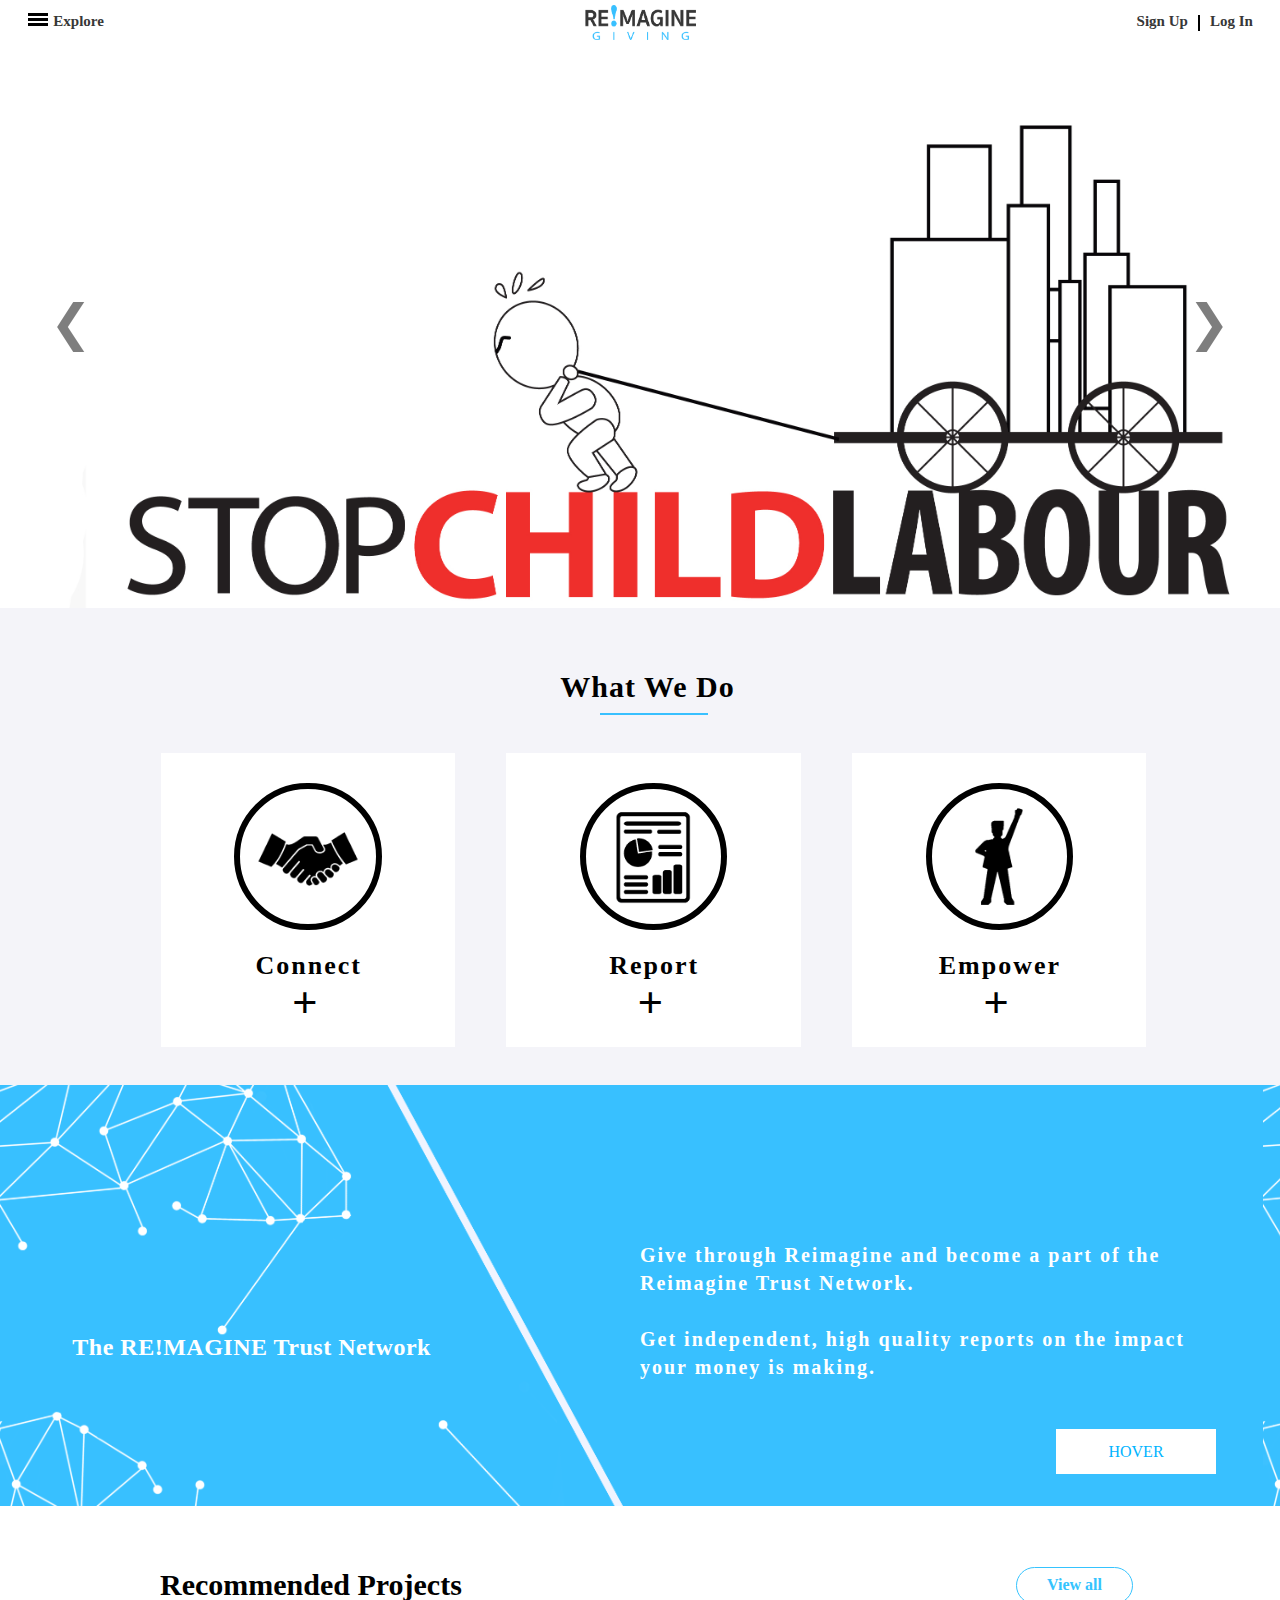
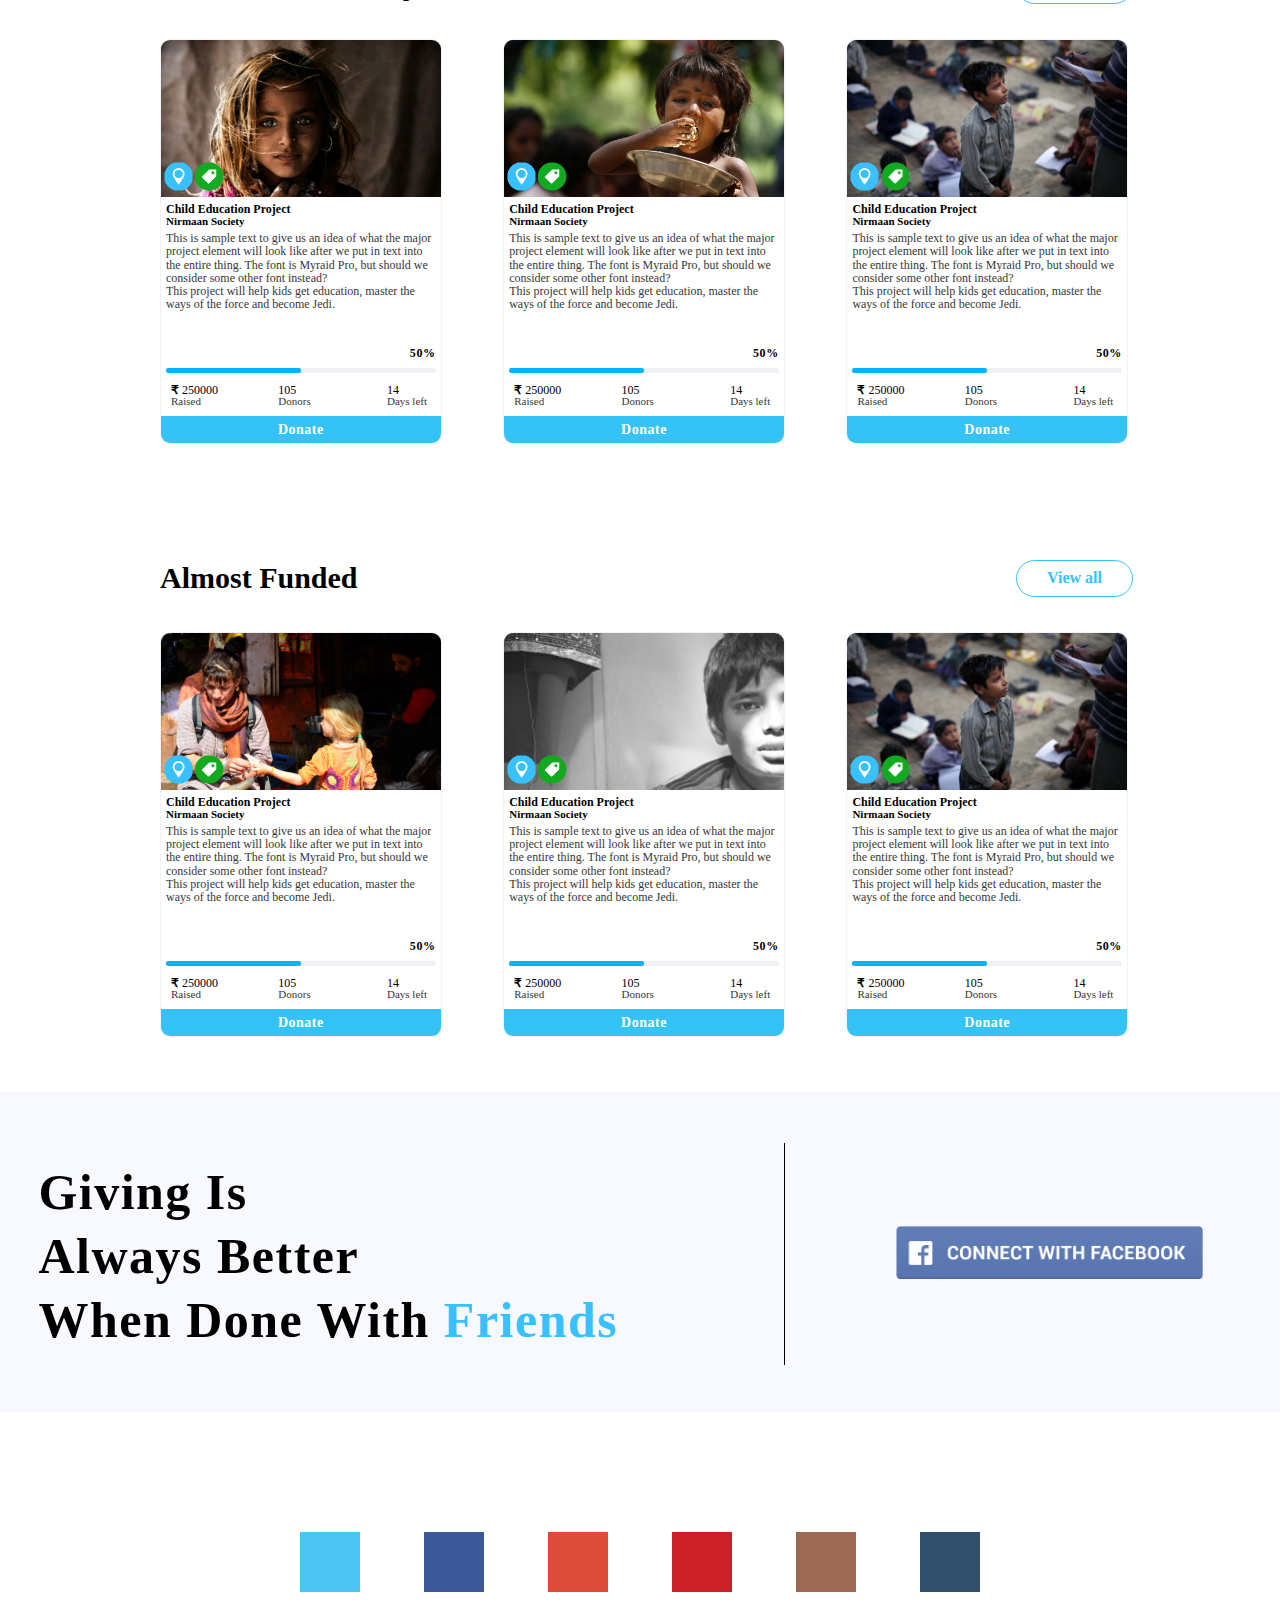
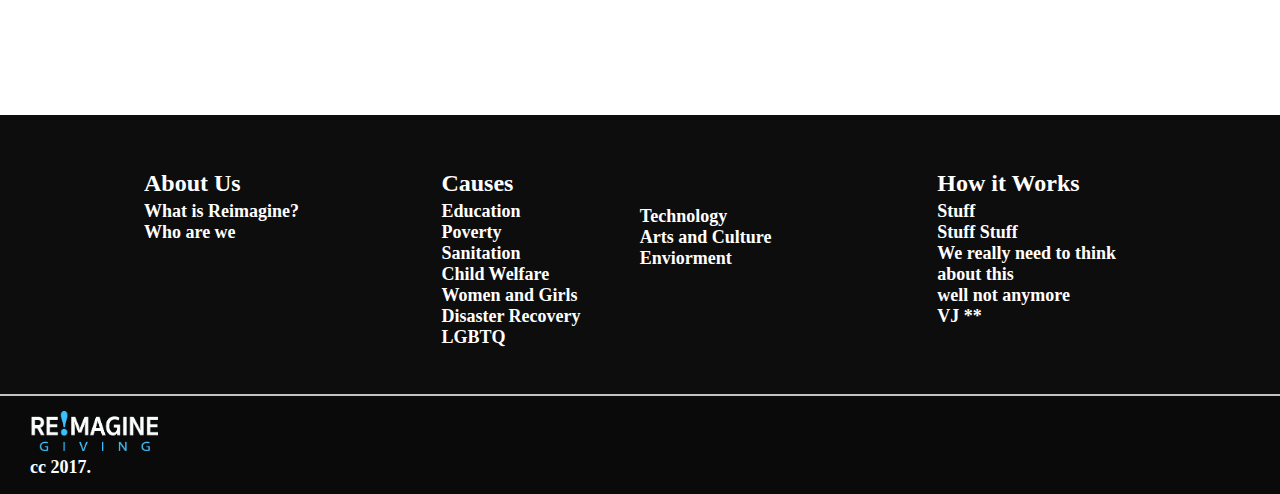
==== commit f167ba85: "trust network content, about ngo color changes" ====
--- a/index.html
+++ b/index.html
@@ -280,11 +280,8 @@
 	
 	<div class="row trustNetwork">
 		<h2 class="trustNetworkHeading">The <span>RE!MAGINE</span> Trust Network</h2>
-		<h2 class="content">Trust is a student based Non-Profit Organiztion that aims at bridging the gap between the NGOs and the People like YOU who want to donate.<br/>
-		<br/>That is all i remember of the lines we were practicing to make our video making a success which we failed miserably at.<br/><br/>
-		We hope to  make it  better this time.<br/>
-		Connect with us to bring the change you always wanted to see.<br/>
-		May the force be with us.<br/>
+		<h2 class="content"><br/>Give through <span>Reimagine</span> and become a part of the <span>Reimagine Trust Network</span>. 
+					<br/><br/>Get <span>independent, high quality</span> reports on the impact your money is making.<br/>
 		</h2>
 		<a class="trustNetworkButton">
 			<svg>
--- a/signUp.css
+++ b/signUp.css
@@ -37,13 +37,13 @@
 
 .container {
   background-color: rgba(0,180,255,1.0);
-  width: 600px;
-  height: 320px;
+  width: 630px;
+  height: 350px;
   position: absolute;
   display: flex;
   top: 0;
   left: 0;
-  transform: translate(63%,60%);
+  transform: translate(50%,50%);
 }
 .container .form-container.actived {
   margin-left: 275px;
@@ -51,8 +51,8 @@
 .container .form-container{
   margin-left: 25px;
   background-color: white;
-  height: 380px;
-  width: 305px;
+  height: 410px;
+  width: 330px;
   align-self: center;
   display: flex;
   align-items: center;
@@ -88,8 +88,6 @@
   margin-right: 5px;
 }
 .fbbtn, .googlebtn {
-    width: 117px !important;
-    display: inline-block !important;
 }
 .googlebtn {
     background: #dd5044 !important;
@@ -171,13 +169,13 @@
 
 .container1 {
   background-color: rgba(0,180,255,1.0);
-  width: 600px;
-  height: 320px;
+  width: 630px;
+  height: 350px;
   position: absolute;
   display: flex;
   top: 0;
   left: 0;
-  transform: translate(75%,70%);
+  transform: translate(50%,50%);
 }
 .container1 .form-container1.actived1{
   margin-left: 275px;
@@ -185,8 +183,8 @@
 .container1 .form-container1{
   margin-left: 25px;
   background-color: white;
-  height: 380px;
-  width: 305px;
+  height: 410px;
+  width: 330px;
   align-self: center;
   display: flex;
   align-items: center;
--- a/index.css
+++ b/index.css
@@ -57,7 +57,7 @@
 }
 .connectWithFacebook h1{
 	font-size: 50px;
-	font-family: Montserrat-Light;
+	font-family: Nunito-Light;
 	letter-spacing: 1.5px;
 }
 .connectWithFacebook span{
@@ -95,9 +95,8 @@
     font-family: Nunito-Light;
     color: white;
     margin-left: 50%;
-    padding-top: 9%;
-    font-size: 19px;
-  text-align: justify;
+    padding-top: 10%;
+    font-size: 20px;
     margin-right: 5%;
 }
 
@@ -156,6 +155,14 @@
 	color: white;
   letter-spacing: 0.5px;
 }
+.content{
+  font-family: Montserrat-Regular;
+  letter-spacing: 2px;
+  line-height: 140%;
+}
+.content span {
+    font-family: Montserrat-Bold;
+}
 
 .trustNetworkHeading span{
 	font-family: Montserrat-SemiBold;
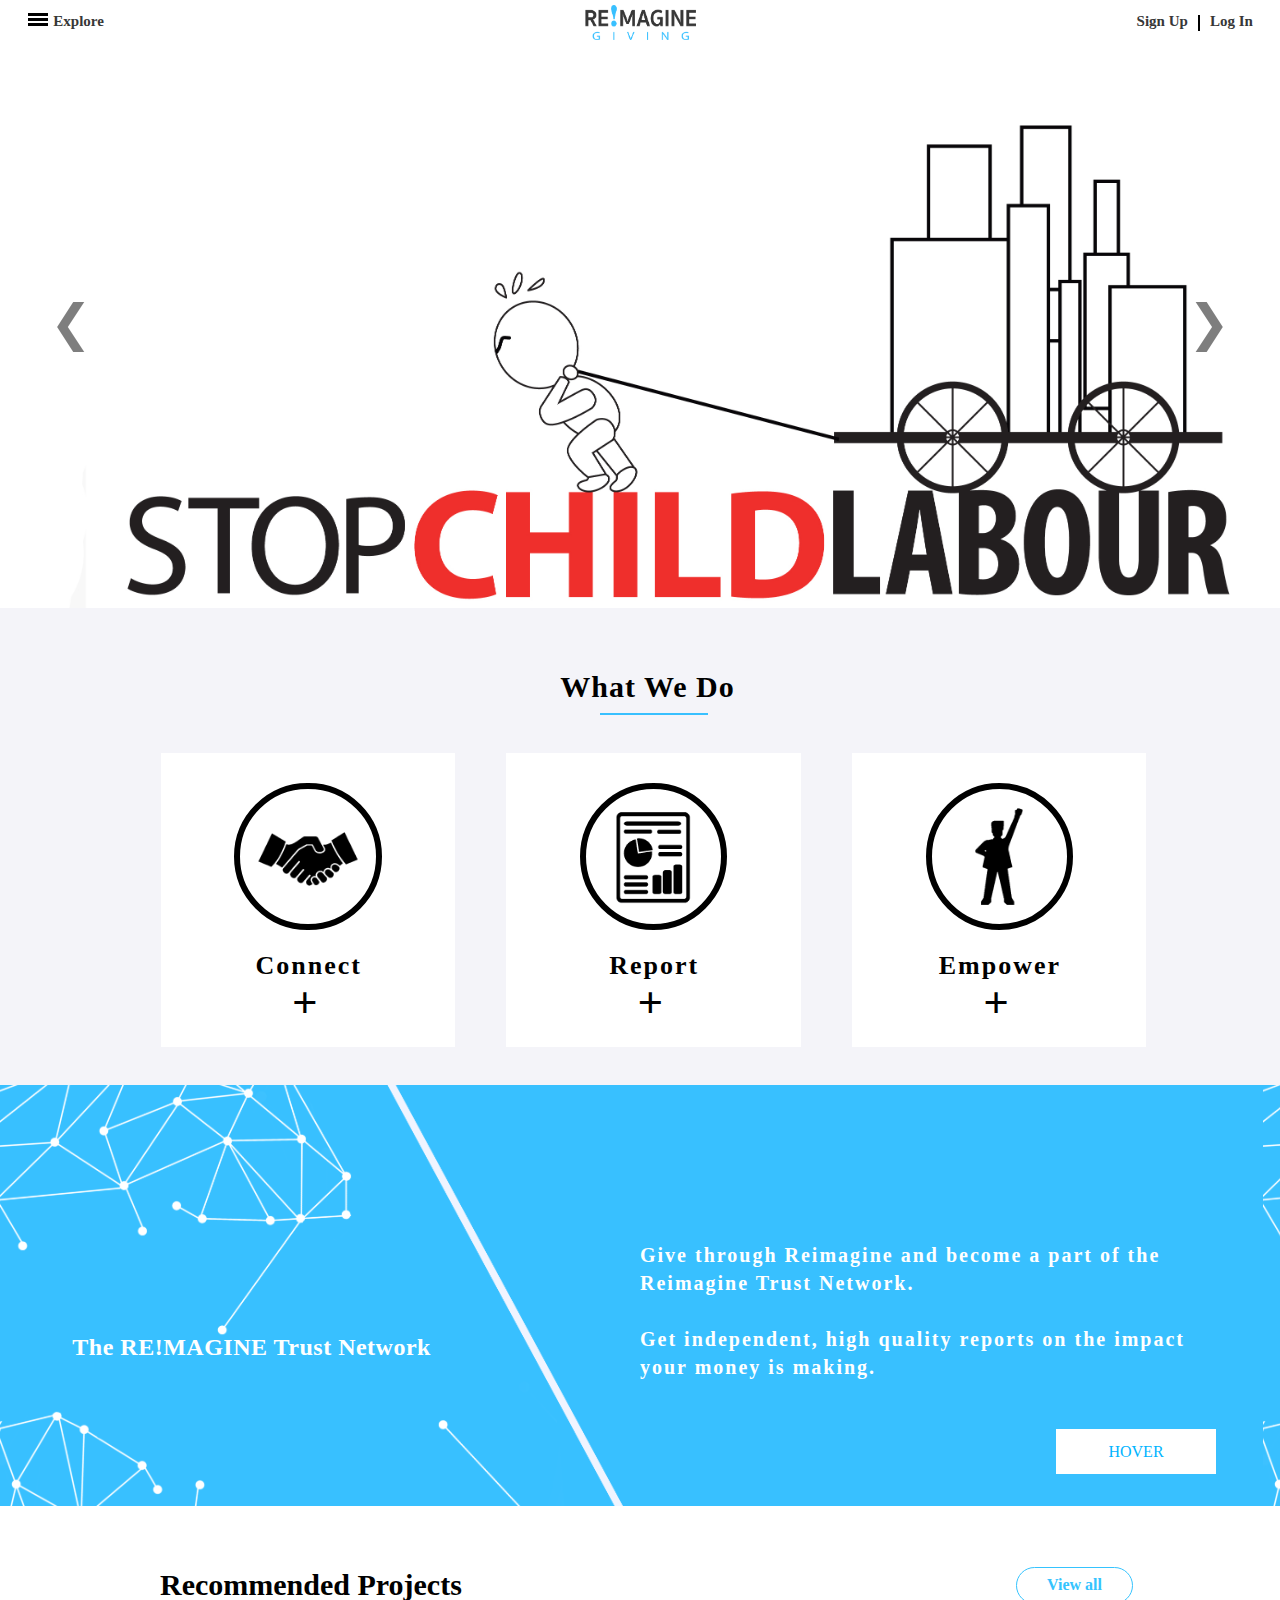
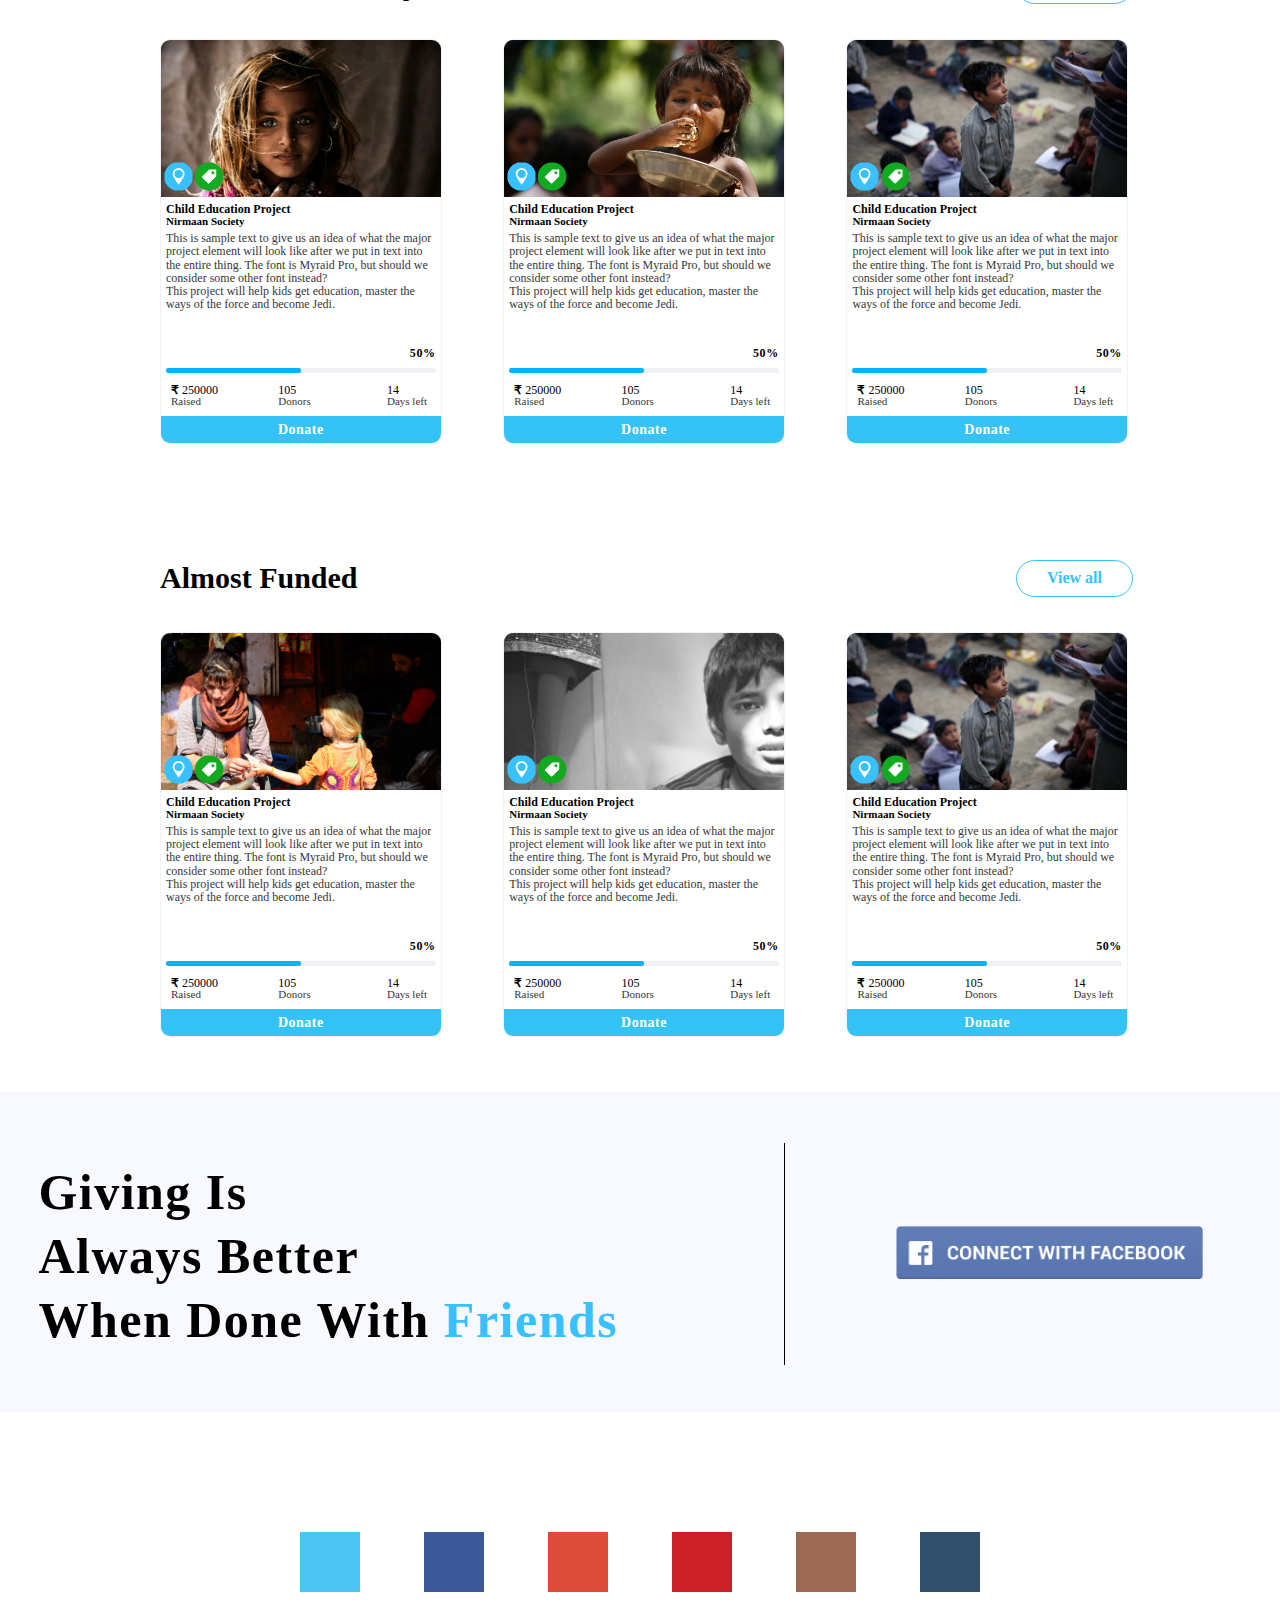
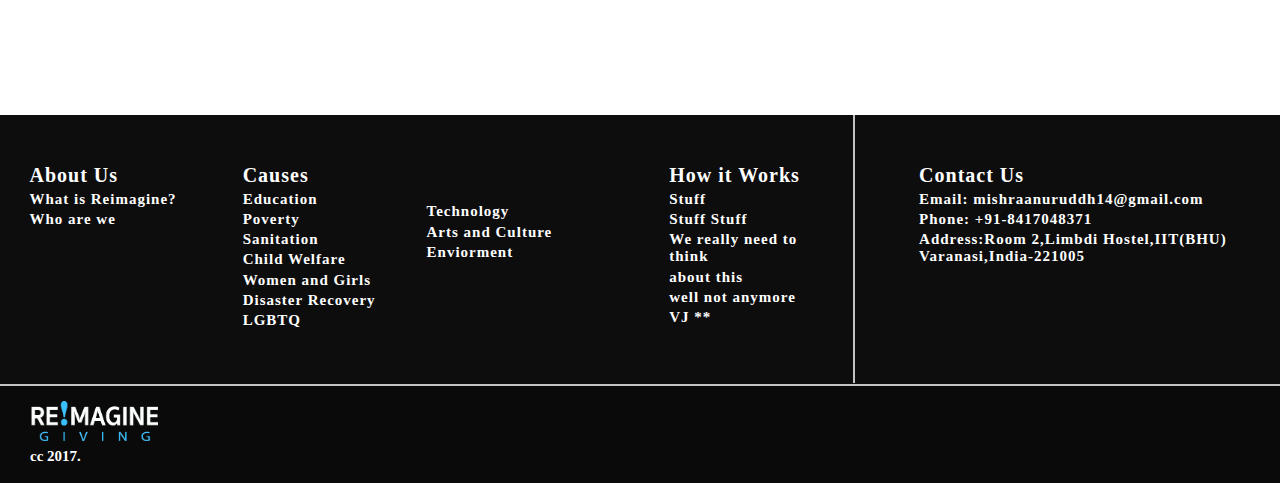
==== commit 5bf5ba66: "footer" ====
--- a/index.html
+++ b/index.html
@@ -213,7 +213,7 @@
 	<div class="slider">
 		<div class="slide_viewer">
 			<div class="slide_group">
-			<div class="slide"><img class="mySlides" src="images/slider1.jpg" ></div>
+				<div class="slide"><img class="mySlides" src="images/slider1.jpg" ></div>
 				<div class="slide"><img class="mySlides" src="images/slider5.jpg" ></div>
 				<div class="slide"><img class="mySlides" src="images/slider2.jpg"></div>
 				<div class="slide"><img class="mySlides" src="images/slider4.jpg"></div>
@@ -225,11 +225,6 @@
 		</div>
 	</div>
 	<script src="slider.js"></script>
-	
-	<div class="row statsBar" style="display:none;">
-		<p><span class="statsBarText">In 2012 </span><span class="statsBarNumber">37%</span><span class="statsBarText"> of India's </span><span class="statsBarNumber">1.21</span><span class="statsBarText"> billion people fell below international poverty line, which is $1.25/Day.</span></p>
-	</div>
-	
 	
 	<div class=" row whatWeDoContainer">
 		<h2 class="row whatWeDoHeading"><span>What We Do</span></h2>
@@ -679,8 +674,8 @@
 								<div class="col-1 projectcauseImage"><img src="images/causeThumbnail.png"></div>
 								<div class="col-4 projectcauseHeading"><h2>Child Education</h2></div>
 							</div>
-						</div>
-						<a class="locationCauseLink" href="projectPage.html"></a>
+							<a class="locationCauseLink" href="projectPage.html"></a>
+						</div>
 					</div>
 					
 					<div class="projectDetails">
@@ -807,35 +802,60 @@
 	<footer>
 		<div class="row footerOptions">
 			<div class="col-2 footerAboutUs">
-				<h1>About Us</h1>
-				<h2><a>What is Reimagine?</a></h2>
-				<h2><a>Who are we</a></h2>
+				<ul>
+					<li><h1>About Us</h1></li>
+					<li><h2><a>What is Reimagine?</a></h2></li>
+					<li><h2><a>Who are we</a></h2></li>
+				</ul>
 			</div>
 			<div class="col-4 footerCauses" >
 				<div class="col-6 footerCauses1">
-					<h1>Causes</h1>
-					<h2><a>Education</a></h2>
-					<h2><a>Poverty</a></h2>
-					<h2><a>Sanitation</a></h2>
-					<h2><a>Child Welfare</a></h2>
-					<h2><a>Women and Girls</a></h2>
-					<h2><a>Disaster Recovery</a></h2>
-					<h2><a>LGBTQ</h2>
+					<ul>
+						<li><h1>Causes</h1>                  </li>
+						<li><h2><a>Education</a></h2>        </li>
+						<li><h2><a>Poverty</a></h2>          </li>
+						<li><h2><a>Sanitation</a></h2>       </li>
+						<li><h2><a>Child Welfare</a></h2>    </li>
+						<li><h2><a>Women and Girls</a></h2>  </li>
+						<li><h2><a>Disaster Recovery</a></h2></li>
+						<li><h2><a>LGBTQ</h2>                </li>
+					</ul>
 				</div>
 				<div class="col-6 footerCauses2">
-					<h2><a>Technology</a></h2>
-					<h2><a>Arts and Culture</a></h2>
-					<h2><a>Enviorment</a></h2>
+					<ul>	
+						<li><h2><a>Technology</a></h2>              </li>
+						<li><h2><a>Arts and Culture</a></h2>        </li>
+						<li><h2><a>Enviorment</a></h2>              </li>
+					</ul>
 				</div>
 			</div>
 			<div class="col-2 footerWorks">
-				<h1>How it Works</h1>
-				<h2><a>Stuff</a></h2>
-				<h2><a>Stuff Stuff</a></h2>
-				<h2><a>We really need to think</a></h2>
-				<h2><a>about this</a></h2>
-				<h2><a>well not anymore</a></h2>
-				<h2><a>VJ **</a></h2>
+				<ul>
+					<li><h1>How it Works</h1>                      </li>
+					<li><h2><a>Stuff</a></h2>                      </li>
+					<li><h2><a>Stuff Stuff</a></h2>                </li>
+					<li><h2><a>We really need to think</a></h2>    </li>
+					<li><h2><a>about this</a></h2>                 </li>
+					<li><h2><a>well not anymore</a></h2>           </li>
+					<li><h2><a>VJ **</a></h2>                      </li>
+				</ul>
+			</div>
+			<div class="col-4 footerContactShare">
+				<ul>
+					<li><h1>Contact Us</h1></li>
+					<li><h2><span>Email: </span>mishraanuruddh14@gmail.com</h2></li>
+					<li><h2><span>Phone:</span> +91-8417048371</h2></li>
+					<li><h2><span>Address:</span>Room 2,Limbdi Hostel,IIT(BHU)<br/>Varanasi,India-221005</h2></li>
+					<li>
+						<a><i class="fa fa-facebook"></i>   </a>
+						<a><i class="fa fa-google-plus"></i></a>
+						<a><i class="fa fa-twitter"></i>    </a>
+						<a><i class="fa fa-youtube"></i>    </a>
+						<a><i class="fa fa-instagram"></i>  </a>
+						<a><i class="fa fa-whatsapp"></i>   </a>
+						<a><i class="fa fa-linkedin"></i>   </a>
+					</li>
+				</ul>
 			</div>
 		</div>
 		<div class="row footerBottom">
--- a/common.css
+++ b/common.css
@@ -30,6 +30,28 @@
 @font-face {
     font-family: Nunito-Regular;
     src: url(fonts/Nunito/Nunito-Regular.ttf);
+}
+
+@font-face {
+    font-family: Rubik-Bold;
+    src: url(fonts/Rubik/Rubik-Bold.ttf);
+}
+@font-face {
+    font-family: Rubik-Light;
+    src: url(fonts/Rubik/Rubik-Light.ttf);
+}
+@font-face {
+    font-family: Rubik-Medium;
+    src: url(fonts/Rubik/Rubik-Medium.ttf);
+}
+@font-face {
+    font-family: Rubik-Black;
+    src: url(fonts/Rubik/Rubik-Black.ttf);
+}
+
+@font-face {
+    font-family: Rubik-Regular;
+    src: url(fonts/Rubik/Rubik-Regular.ttf);
 }
 
 
--- a/index.css
+++ b/index.css
@@ -57,7 +57,7 @@
 }
 .connectWithFacebook h1{
 	font-size: 50px;
-	font-family: Nunito-Light;
+	font-family: Rubik-Light;
 	letter-spacing: 1.5px;
 }
 .connectWithFacebook span{
--- a/footer.css
+++ b/footer.css
@@ -1,7 +1,6 @@
 
 .footerOptions{
 	background-color: #0d0d0d;
-	padding: 3.5%;
 	border-bottom: 2px solid #c2c2c2;
 }
 
@@ -14,9 +13,50 @@
     color: #38c0ff;
 }
 
-.footerAboutUs, .footerCauses, .footerWorks{
-	margin-left: 8.33%;
-	padding-top: 10px;
+.footerAboutUs, .footerCauses, .footerWorks, .footerContactShare{
+	padding: 4% 2.3%;
+}
+
+ .footerContactShare{
+	padding-left: 5%;
+}
+.footerContactShare{
+	border-left: 2px solid #c2c2c2;
+}
+
+.footerAboutUs ul, .footerCauses ul, .footerWorks ul, .footerContactShare ul{
+	list-style-type: none;
+	line-height: 120%;
+	letter-spacing: 1px;
+}
+
+.footerContactShare i {
+    font-size: 30px;
+    color: white;
+    line-height: 212%;
+	letter-spacing: 15px;
+}
+
+.footerContactShare i.fa-facebook:hover{
+	color: rgb(59,89,152);
+}
+.footerContactShare i.fa-google-plus:hover{
+	color: rgb(211,72,54);
+}
+.footerContactShare i.fa-instagram:hover{
+	color: rgb(76,104,215);
+}
+.footerContactShare i.fa-twitter:hover{
+	color: rgb(0,172,237);
+}
+.footerContactShare i.fa-youtube:hover{
+	color: rgb(187,0,0);
+}
+.footerContactShare i.fa-whatsapp:hover{
+	color: rgb(77,194,71);
+}
+.footerContactShare i.fa-linkedin:hover{
+	color: rgb(0,119,181);
 }
 
 .footerCauses2{
@@ -29,14 +69,15 @@
 }
 
 footer h2{
-	font-size: 18px;
+	font-size: 15px;
 	font-family: Nunito-ExtraLight;
 	color: white;
 	margin: 3px 0 3px 0;
+	line-height: 115%;
 }
 
 footer h1{
-	font-size: 24px;
+	font-size: 20px;
 	font-family: Montserrat-Regular;
 	color: white;
 	margin-bottom: 5px;
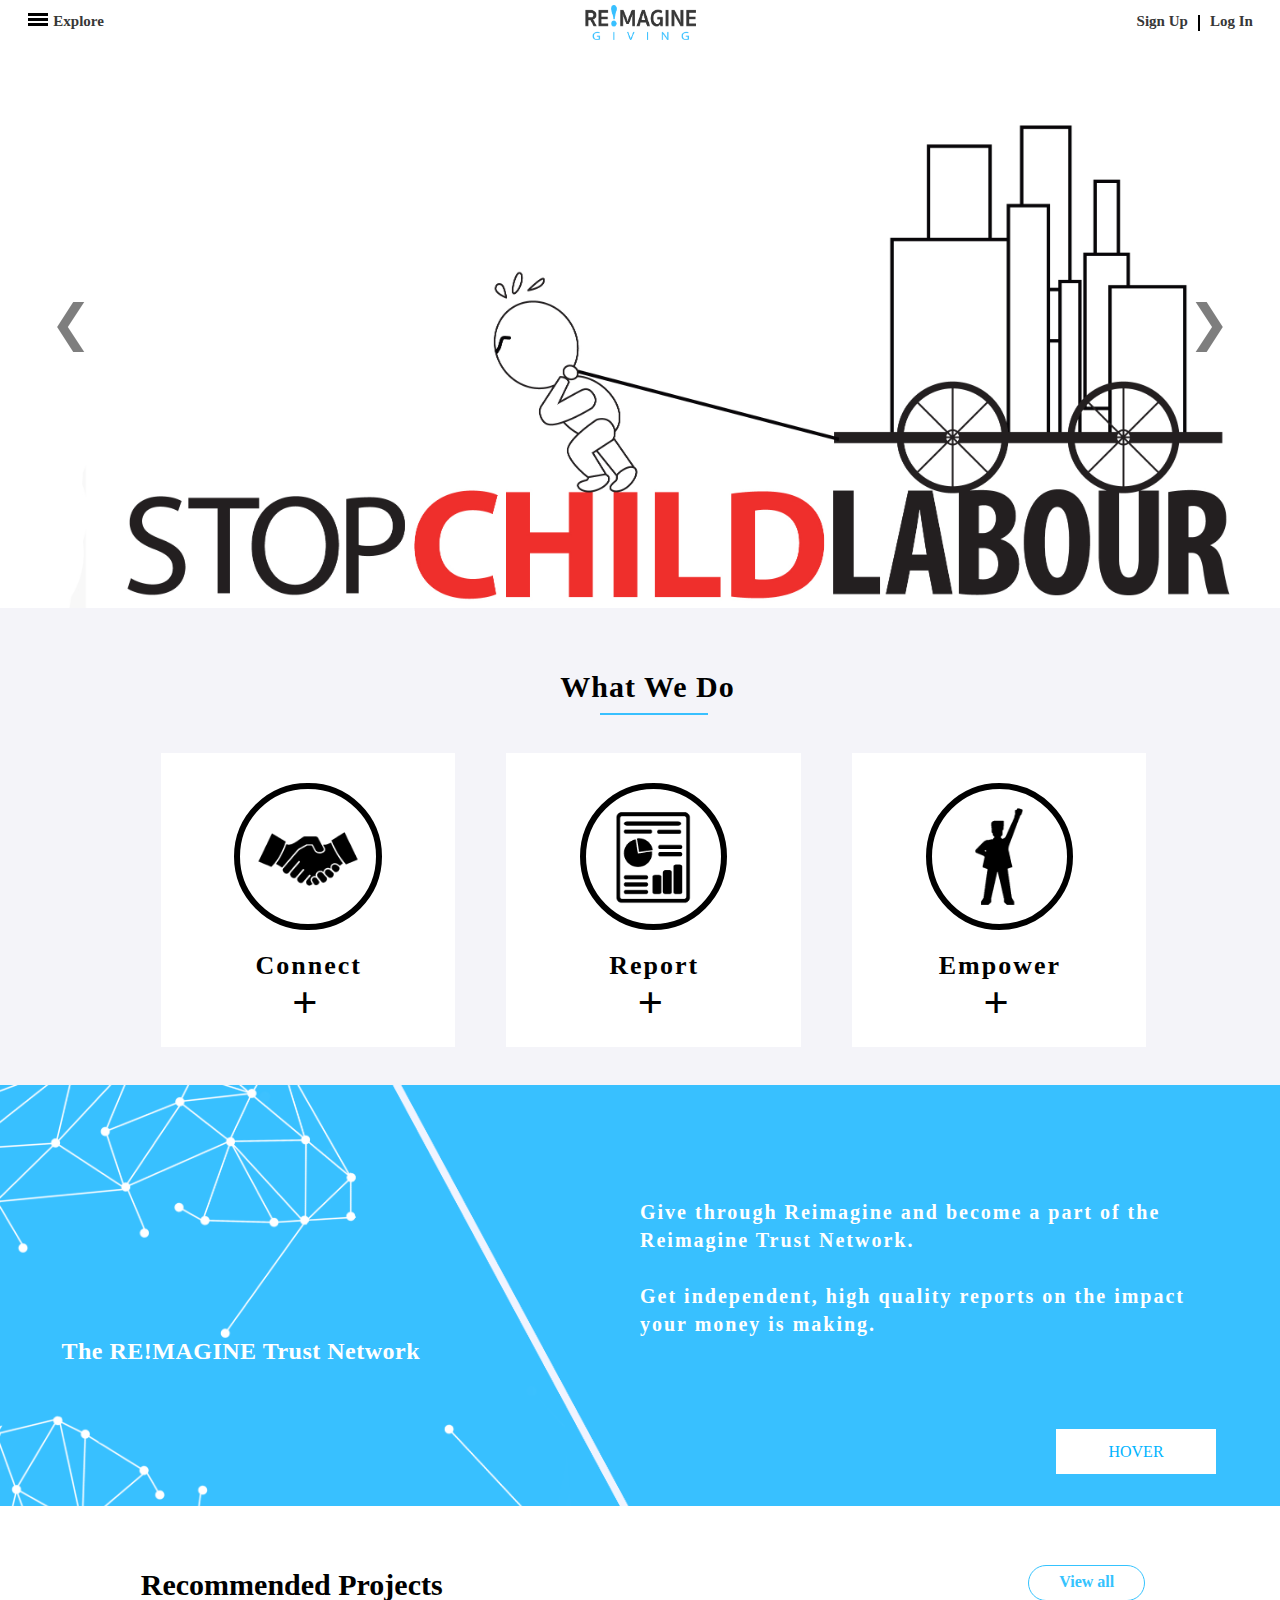
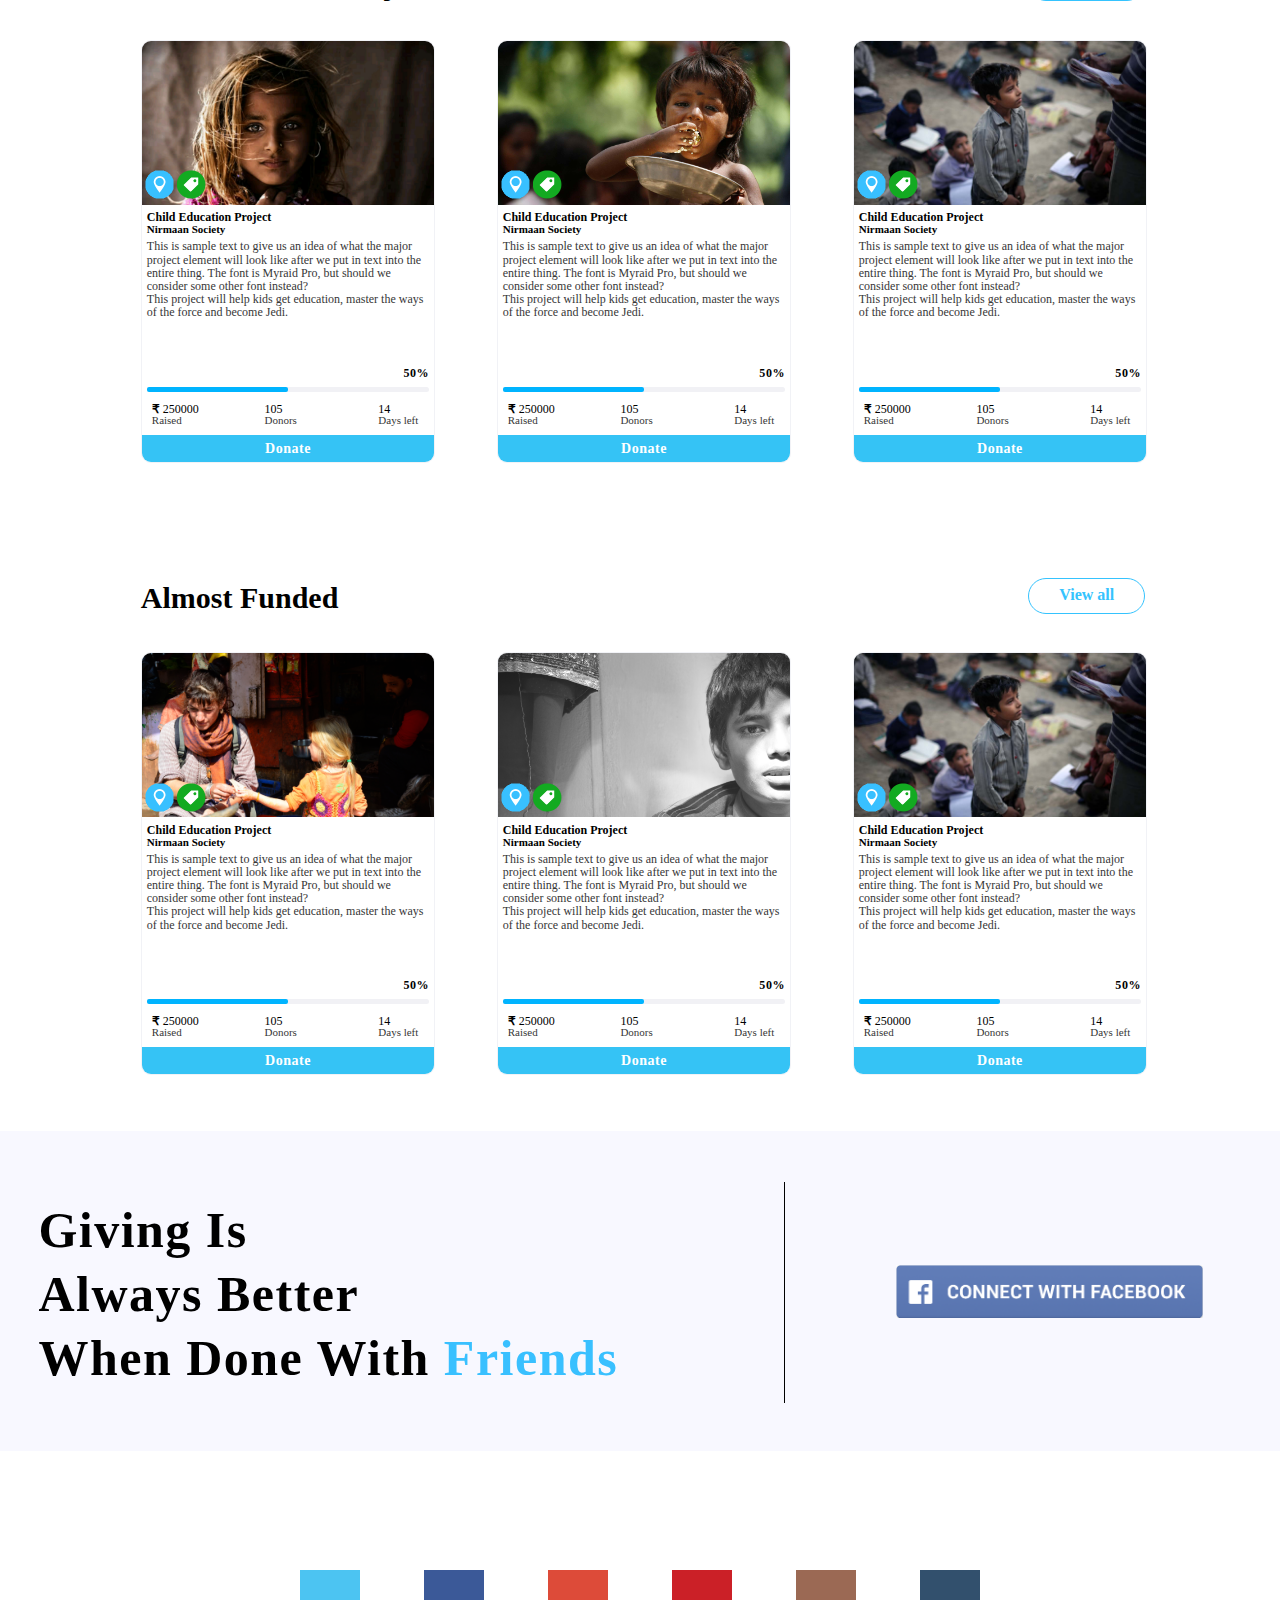
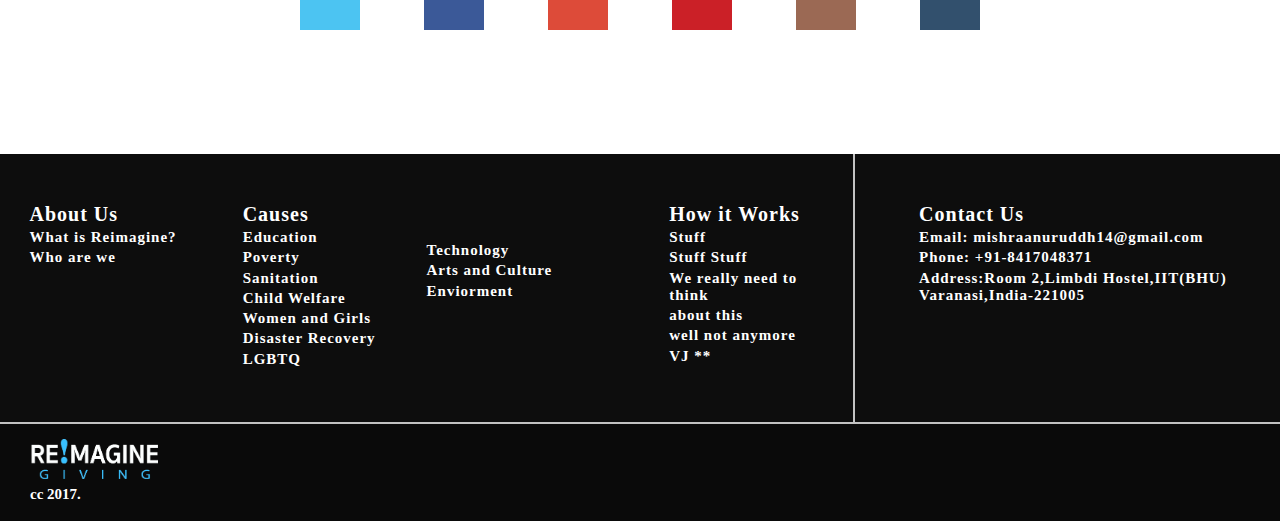
==== commit 82367b16: "responsive index page width: 1100px;" ====
--- a/index.html
+++ b/index.html
@@ -16,6 +16,7 @@
 	<link rel="stylesheet" type="text/css" href="exploreButton.css" media="screen"/>
 	<link rel="stylesheet" type="text/css" href="fontAwesomeMin.css" media="screen"/>
 	<link rel="stylesheet" type="text/css" href="socialShareBar.css" media="screen"/>
+	<link rel="stylesheet" type="text/css" href="responsiveIndex.css" media="screen"/>
 	
 	<script src="whatWeDo.js"></script>
 	<script src="tympass.js"></script>
--- a/index.css
+++ b/index.css
@@ -84,7 +84,7 @@
 .trustNetwork{
 	height: 32.9vw;
 	background-image: url(images/reimagineTrustNetworkBackground.png);
-	background-size: contain;
+	background-size: cover;
 	position: relative;
 	font-family: Montserrat-Regular;
 }
@@ -94,9 +94,11 @@
 .content {
     font-family: Nunito-Light;
     color: white;
-    margin-left: 50%;
-    padding-top: 10%;
+    left: 50%;
+    top: 20%;
+  position: absolute;
     font-size: 20px;
+  
     margin-right: 5%;
 }
 
@@ -150,8 +152,8 @@
 
 .trustNetworkHeading{
 	position: absolute;
-	bottom: 35%;
-	left: 5.65%;
+	bottom: 34%;
+	left: 4.8%;
 	color: white;
   letter-spacing: 0.5px;
 }
--- a/recommendedProjects.css
+++ b/recommendedProjects.css
@@ -41,7 +41,6 @@
 .recommendedProjectsHeading a {
     font-size: 16px;
     font-family: Nunito-Light;
-    margin-left: 45%;
     border-radius: 40px;
     border: 1px solid rgb(53,195,254);
     padding: 8px 30px 10px 30px;
@@ -50,6 +49,8 @@
     color: rgb(53,195,254);
     transition: all 1s ease;
 	cursor: pointer;
+    float: right;
+    margin-right: 30%;
 }
 .recommendedProjectsHeading a:hover{
 	color: white;
@@ -61,7 +62,7 @@
 	border: 1px solid rgba(241,242,246,1.0);
 	border-radius: 10px;
 	overflow: hidden;
-	width: 22%;
+	width: 22vw;
 	position: relative;
 }
 
--- a/responsiveIndex.css
+++ b/responsiveIndex.css
@@ -0,0 +1,104 @@
+@media only screen and (max-width: 1300px) {
+	.projectSection1, .projectSection2, .projectSection3{
+		width: 23vw;
+	}
+	.projectSection1{
+		margin-left: 11%;
+	}
+	.recommendedProjectsHeading h2{
+		padding-left: 11%;
+	}
+	.recommendedProjectsHeading a{
+		margin-right: 27%;
+	}
+	.projectContent{
+		height: 32.93vw;
+	}
+	.projectThumbnail{
+		height: 12.9375vw;
+	}
+}
+
+@media only screen and (max-width: 1200px) {
+	.projectSection1, .projectSection2, .projectSection3{
+		width: 24vw;
+	}
+	.projectSection1{
+		margin-left: 9.5%;
+	}
+	.recommendedProjectsHeading h2{
+		padding-left: 9.5%;
+	}
+	.recommendedProjectsHeading a{
+		margin-right: 24%;
+	}
+	.projectContent{
+		height: 34.36vw;
+	}
+	.projectThumbnail{
+		height: 13.5vw;
+	}
+}
+
+@media only screen and (max-width: 1200px) {
+	.projectSection1, .projectSection2, .projectSection3{
+		width: 24vw;
+	}
+	.projectSection1{
+		margin-left: 9.5%;
+	}
+	.recommendedProjectsHeading h2{
+		padding-left: 9.5%;
+	}
+	.recommendedProjectsHeading a{
+		margin-right: 24%;
+	}
+	.projectContent{
+		height: 34.36vw;
+	}
+	.projectThumbnail{
+		height: 13.5vw;
+	}
+}
+
+@media only screen and (max-width: 1150px) {
+	.projectSection1, .projectSection2, .projectSection3{
+		width: 25vw;
+	}
+	.projectSection1{
+		margin-left: 8%;
+	}
+	.recommendedProjectsHeading h2{
+		padding-left: 8%;
+	}
+	.recommendedProjectsHeading a{
+		margin-right: 21%;
+	}
+	.projectContent{
+		height: 35.8vw;
+	}
+	.projectThumbnail{
+		height: 14.0625vw;
+	}
+}
+
+@media only screen and (max-width: 1100px) {
+	.projectSection1, .projectSection2, .projectSection3{
+		width: 25.5vw;
+	}
+	.projectSection1{
+		margin-left: 7.25%;
+	}
+	.recommendedProjectsHeading h2{
+		padding-left: 7.25%;
+	}
+	.recommendedProjectsHeading a{
+		margin-right: 19.5%;
+	}
+	.projectContent{
+		height: 36.51vw;
+	}
+	.projectThumbnail{
+		height: 14.34375vw;
+	}
+}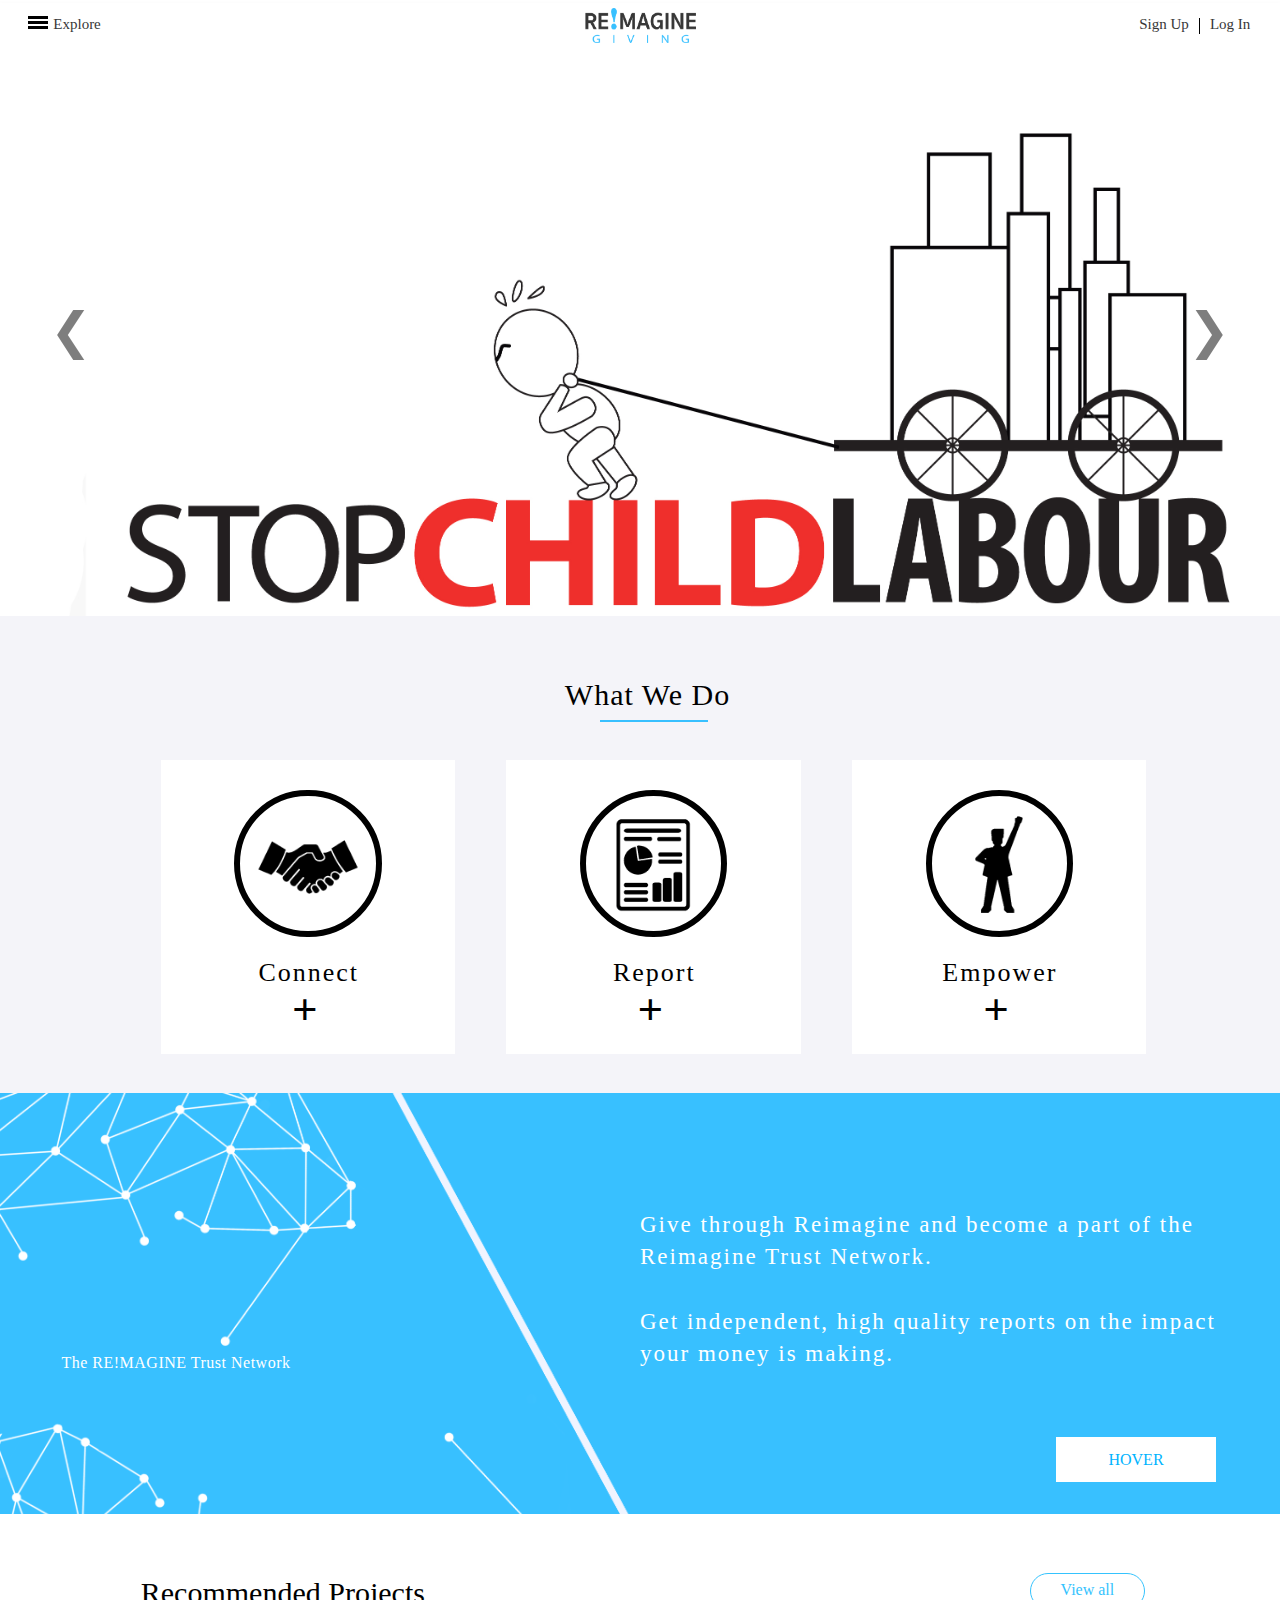
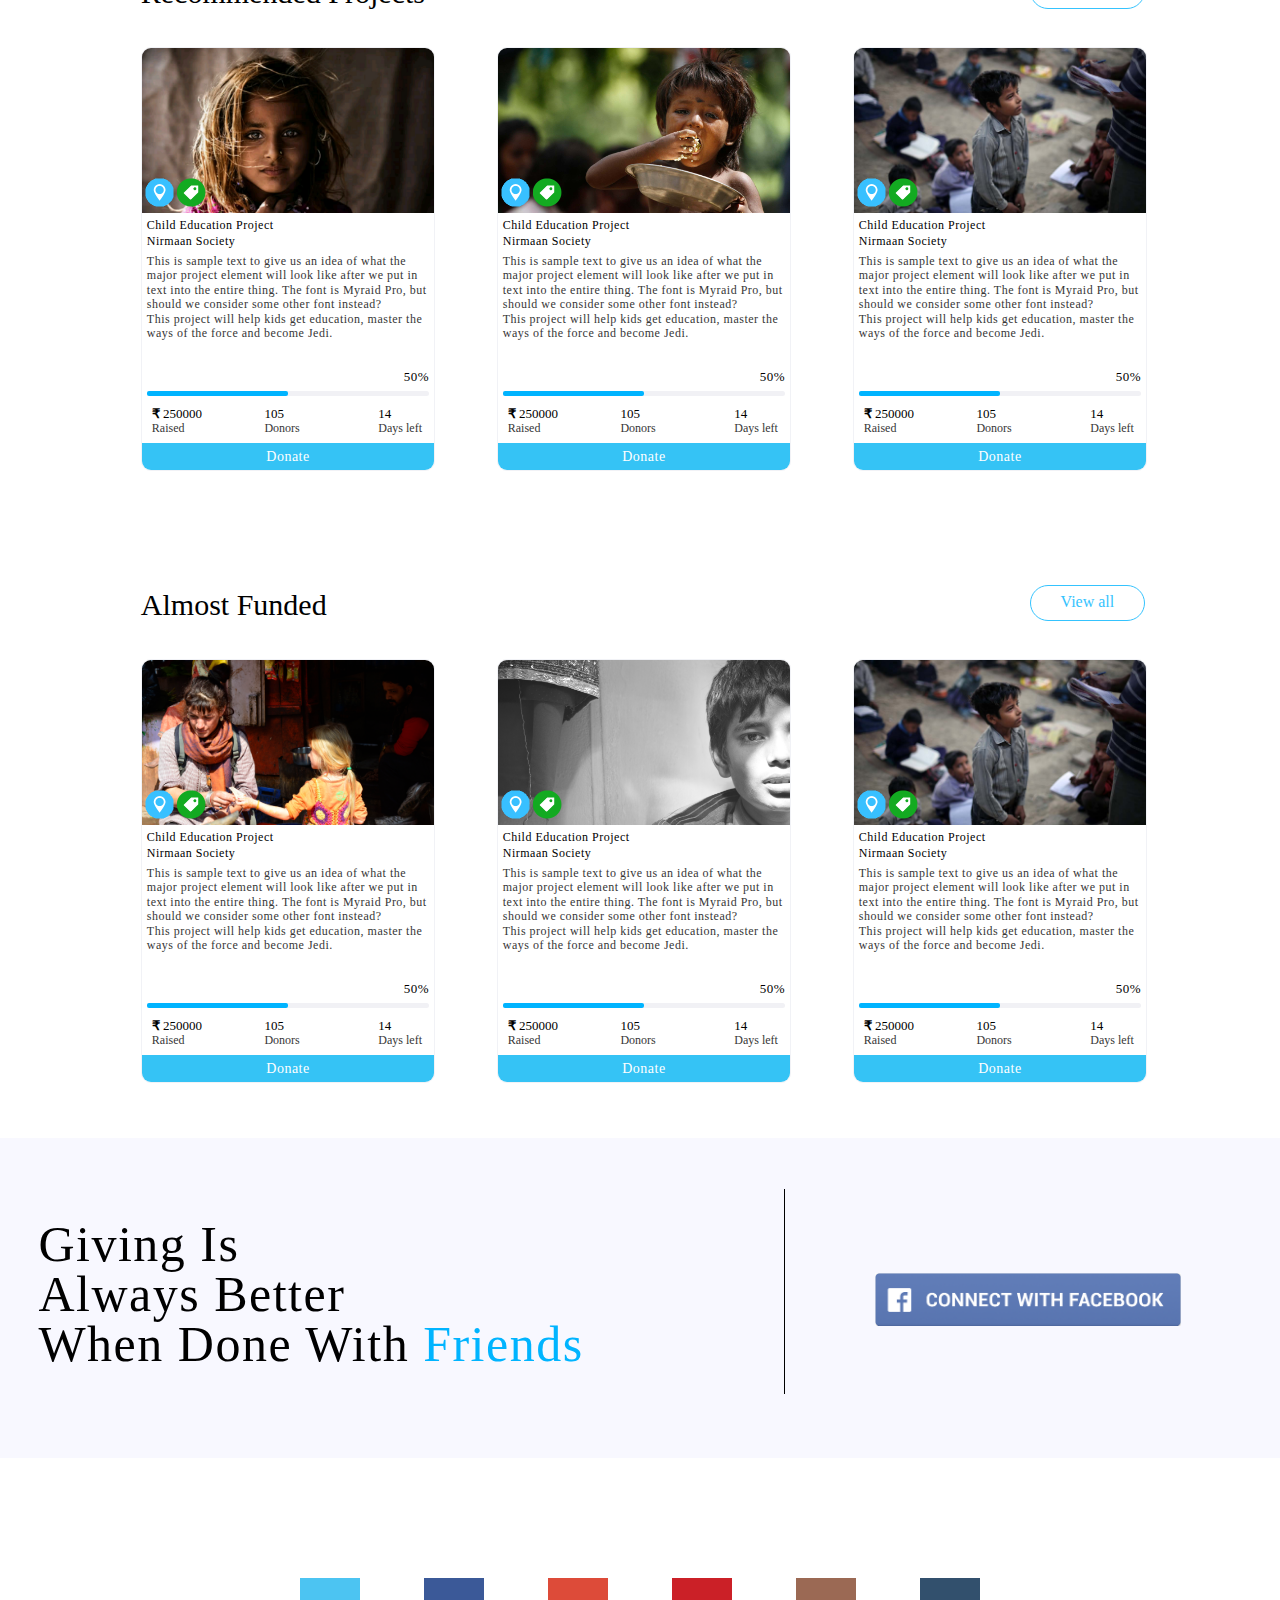
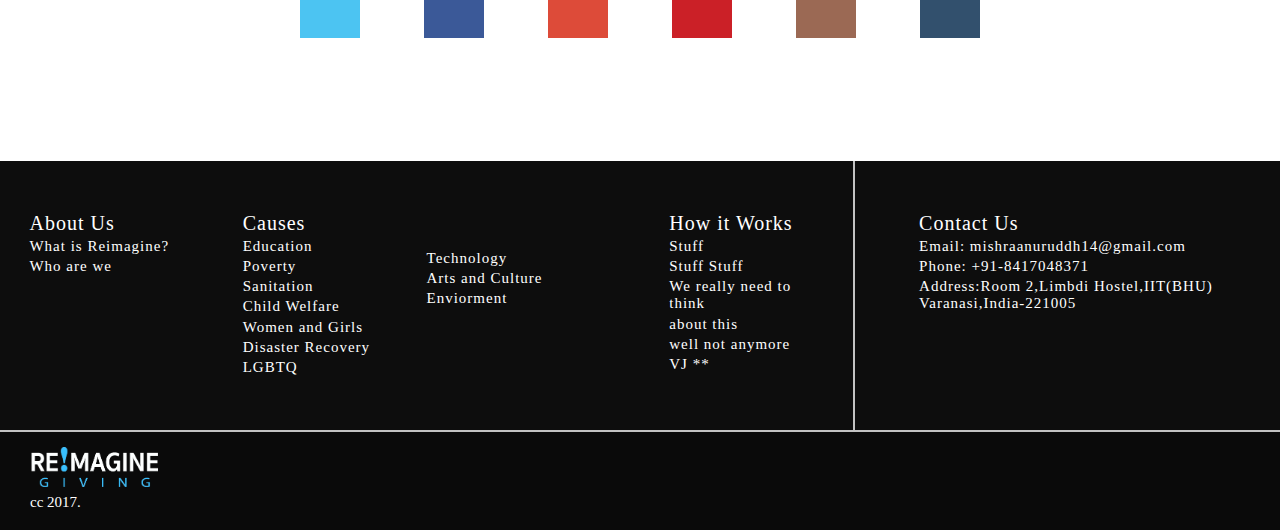
==== commit 6556df8e: "font changes and team page and payment methods" ====
--- a/index.html
+++ b/index.html
@@ -28,188 +28,188 @@
 </head>
   
 <body>
-		<header>
-			<div class="row header">
-				<div class="col-3 mainNavBarButton" id="exploreDiv">
-					<div class="col-2">
-						 <a class="ninja-btn" id="ninja-btn" title="menu" onclick="openNav()"><span></span></a>
-					</div>
-					<div class="col-10 navBarExploreButton">
-						<h2 class="exploreButton" id="exploreButton"><span onclick="openNav()">Explore</span></h2>
-					</div>
-				</div>
-				<div id="myNav" class="explore">
-					<div style="background-color:black;"class="translucentContainer"></div>
-					<div id="exploreContent" class="exploreContent">	
-						<form>
-							<div class="location">
-								<span  onclick="myfunction1()">
-									<div class="exploreHeading1 row">
-										<div class="col-9"><h2>Location</h2></div>
-										<div class="col-3"><h2 class="downArrow">&#9660;</h2></div>
-									</div>
-								</span>
-								<div class="inputField" id="locationInput">
-									<div class="row" id="wrap">
-										<form action="" autocomplete="on">
-											<input id="search" name="search" type="text" placeholder="Search"><input id="search_submit" value="Rechercher" type="submit">
-										</form>
-									</div>
-									<ul>
-										<li><a>Delhi</a></li>
-										<li><a>Varanasi</a></li>
-										<li><a>Jaipur</a></li>
-									</ul>
-								</div>
-							</div>
-							
-							<div class="funding">
-								<span onclick="myfunction2()">
-									<div class="exploreHeading row">
-										<div class="col-9"><h2>Funding</h2></div>
-										<div class="col-3"><h2 class="downArrow">&#9660;</h2></div>
-									</div>
-								</span>
-								<ul class="fundingLevels" id="fundingInput">
-									<li><a>Nearly Funded</a></li>
-									<li><a>Just Started</a></li>
-									<li><a>Ongoing</a></li>
+	<header>
+		<div class="row header">
+			<div class="col-3 mainNavBarButton" id="exploreDiv">
+				<div class="col-2">
+					 <a class="ninja-btn" id="ninja-btn" title="menu" onclick="openNav()"><span></span></a>
+				</div>
+				<div class="col-10 navBarExploreButton">
+					<p class="exploreButton" id="exploreButton"><span onclick="openNav()">Explore</span></p>
+				</div>
+			</div>
+			<div id="myNav" class="explore">
+				<div style="background-color:black;"class="translucentContainer"></div>
+				<div id="exploreContent" class="exploreContent">	
+					<form>
+						<div class="location">
+							<span  onclick="myfunction1()">
+								<div class="exploreHeading1 row">
+									<div class="col-9"><h2>Location</h2></div>
+									<div class="col-3"><h2 class="downArrow">&#9660;</h2></div>
+								</div>
+							</span>
+							<div class="inputField" id="locationInput">
+								<div class="row" id="wrap">
+									<form action="" autocomplete="on">
+										<input id="search" name="search" type="text" placeholder="Search"><input id="search_submit" value="Rechercher" type="submit">
+									</form>
+								</div>
+								<ul>
+									<li><a>Delhi</a></li>
+									<li><a>Varanasi</a></li>
+									<li><a>Jaipur</a></li>
 								</ul>
 							</div>
-							
-							<div class="causes">
-								<span  onclick="myfunction3()">
-									<div class="exploreHeading row">
-										<div class="col-9"><h2>Causes</h2></div>
-										<div class="col-3"><h2 class="downArrow">&#9660;</h2></div>
-									</div>
-								</span>
-								<ul class="causeList" id="causeInput">
-									<li><a>Education</a></li>
-									<li><a>Health</a></li>
-									<li><a>Children</a></li>
-									<li><a>Women Empowerment</a></li>
-									<li><a>Food and Hunger</a></li>
-									<li><a>Sports</a></li>
-									<li><a>Animal Welfare</a></li>
-									<li><a>Environment</a></li>
-									<li><a>Others</a></li>
-								</ul>
-							</div>
-						</form>
-					</div>
-				</div>
+						</div>
+						
+						<div class="funding">
+							<span onclick="myfunction2()">
+								<div class="exploreHeading row">
+									<div class="col-9"><h2>Funding</h2></div>
+									<div class="col-3"><h2 class="downArrow">&#9660;</h2></div>
+								</div>
+							</span>
+							<ul class="fundingLevels" id="fundingInput">
+								<li><a>Nearly Funded</a></li>
+								<li><a>Just Started</a></li>
+								<li><a>Ongoing</a></li>
+							</ul>
+						</div>
+						
+						<div class="causes">
+							<span  onclick="myfunction3()">
+								<div class="exploreHeading row">
+									<div class="col-9"><h2>Causes</h2></div>
+									<div class="col-3"><h2 class="downArrow">&#9660;</h2></div>
+								</div>
+							</span>
+							<ul class="causeList" id="causeInput">
+								<li><a>Education</a></li>
+								<li><a>Health</a></li>
+								<li><a>Children</a></li>
+								<li><a>Women Empowerment</a></li>
+								<li><a>Food and Hunger</a></li>
+								<li><a>Sports</a></li>
+								<li><a>Animal Welfare</a></li>
+								<li><a>Environment</a></li>
+								<li><a>Others</a></li>
+							</ul>
+						</div>
+					</form>
+				</div>
+			</div>
+			
+			<div class="col-9 floatRight">
 				
-				<div class="col-9 floatRight">
-					
-					<div class="col-8 logo">
-						<a href="index.html">
-							<img src="logo/logo-final.png"></img>
-						</a>
-					</div>
-					
-					<div class="col-4 mainNavBarButton">
-						<div class="col-9 navBarSignUpButton" id="navBarSignUpButton">
-							<h2 id="registration"><span class="SignUpSpan" onclick="openSignUpOverlay()">Sign Up</span></h2>
-						</div>
-						<div id="SignUp" class="overlay">
-							<div class="translucentContainer"></div>
-								<!-- overlay content -->
-							<div class="outer-container">
-							  <div class="container">
-								<div class="info-container">
-								  <div class="info-item log-in">
+				<div class="col-8 logo">
+					<a href="index.html">
+						<img src="logo/logo-final.png"></img>
+					</a>
+				</div>
+				
+				<div class="col-4 mainNavBarButton">
+					<div class="col-9 navBarSignUpButton" id="navBarSignUpButton">
+						<p id="registration"><span class="SignUpSpan" onclick="openSignUpOverlay()">Sign Up</span></p>
+					</div>
+					<div id="SignUp" class="overlay">
+						<div class="translucentContainer"></div>
+							<!-- overlay content -->
+						<div class="outer-container">
+						  <div class="container">
+							<div class="info-container">
+							  <div class="info-item log-in">
+								<p>Have an account?</p>
+								<div class="btn1">Log In</div>
+							  </div>
+							  <div class="info-item sign-up">
+								<p>Don't have an account?</p>
+								<div class="btn1">Sign Up</div>
+							  </div>
+							</div>
+							<div class="form-container actived">
+								<img src="logo/logo-final.png"/>
+								<div class="form-item">
+									<form class="form-log-in animated">
+									  <input name="Username" placeholder="Username" type="text" />
+									  <input name="Password" placeholder="Password" type="Password" />
+										 <span onclick="SignMeUp()"> <div class="btn">Log in</div></span>
+										 <div class="btn googlebtn"><i class="fa fa-google-plus"></i>Log In</div>
+										 <div class="btn fbbtn"><i class="fa fa-facebook"></i>Log In</div>
+									</form>
+									<form class="form-sign-up animated">
+									  <input name="Username" placeholder="Username" type="text" />
+									  <input name="Password" placeholder="Password" type="Password" />
+									  <input name="CPassword" placeholder="Confirm Password" type="Password" />
+									  <span onclick="SignMeUp()"><div class="btn">Sign Up</div></span>
+									  <div class="btn googlebtn"><i class="fa fa-google-plus"></i>Sign Up</div>
+										 <div class="btn fbbtn"><i class="fa fa-facebook"></i>Sign Up</div>
+									</form>
+								</div>
+							</div>
+							</div>
+						</div>
+					</div>
+					
+					<div class="col-3 navBarLogInButton" id="navBarLogInButton">
+						<p id="registration"><span class="LogInSpan" onclick="openLogInOverlay()">Log In</span></p>
+					</div>
+					<div id="LogIn" class="overlay">
+						<div class="translucentContainer"></div>
+							<!-- overlay content -->
+						<div class="outer-container1">
+							<div class="container1">
+								<div class="info-container1">
+								  <div class="info-item1 log-in1">
 									<p>Have an account?</p>
-									<div class="btn1">Log In</div>
+									<div class="btn2">Log In</div>
 								  </div>
-								  <div class="info-item sign-up">
+								  <div class="info-item1 sign-up1">
 									<p>Don't have an account?</p>
-									<div class="btn1">Sign Up</div>
+									<div class="btn2">Sign Up</div>
 								  </div>
 								</div>
-								<div class="form-container actived">
+								<div class="form-container1">
 									<img src="logo/logo-final.png"/>
-									<div class="form-item">
-										<form class="form-log-in animated">
+									<div class="form-item1">
+										<form class="form-log-in1 animated">
 										  <input name="Username" placeholder="Username" type="text" />
 										  <input name="Password" placeholder="Password" type="Password" />
-											 <span onclick="SignMeUp()"> <div class="btn">Log in</div></span>
-											 <div class="btn googlebtn"><i class="fa fa-google-plus"></i>Log In</div>
-											 <div class="btn fbbtn"><i class="fa fa-facebook"></i>Log In</div>
+										  <span onclick="SignMeUp()"><div class="btn">Log in</div></span>
+										  <div class="btn googlebtn"><i class="fa fa-google-plus"></i>Log In</div>
+										 <div class="btn fbbtn"><i class="fa fa-facebook"></i>Log In</div>
 										</form>
-										<form class="form-sign-up animated">
+										<form class="form-sign-up1 animated">
 										  <input name="Username" placeholder="Username" type="text" />
 										  <input name="Password" placeholder="Password" type="Password" />
 										  <input name="CPassword" placeholder="Confirm Password" type="Password" />
 										  <span onclick="SignMeUp()"><div class="btn">Sign Up</div></span>
 										  <div class="btn googlebtn"><i class="fa fa-google-plus"></i>Sign Up</div>
-											 <div class="btn fbbtn"><i class="fa fa-facebook"></i>Sign Up</div>
+										 <div class="btn fbbtn"><i class="fa fa-facebook"></i>Sign Up</div>
 										</form>
 									</div>
 								</div>
-								</div>
-							</div>
-						</div>
+							</div>
+						</div>
+						<script src='cloudflare.js'></script>
+						<script src='cloudflare1.js'></script>
 						
-						<div class="col-3 navBarLogInButton" id="navBarLogInButton">
-							<h2 id="registration"><span class="LogInSpan" onclick="openLogInOverlay()">Log In</span></h2>
-						</div>
-						<div id="LogIn" class="overlay">
-							<div class="translucentContainer"></div>
-								<!-- overlay content -->
-							<div class="outer-container1">
-								<div class="container1">
-									<div class="info-container1">
-									  <div class="info-item1 log-in1">
-										<p>Have an account?</p>
-										<div class="btn2">Log In</div>
-									  </div>
-									  <div class="info-item1 sign-up1">
-										<p>Don't have an account?</p>
-										<div class="btn2">Sign Up</div>
-									  </div>
-									</div>
-									<div class="form-container1">
-										<img src="logo/logo-final.png"/>
-										<div class="form-item1">
-											<form class="form-log-in1 animated">
-											  <input name="Username" placeholder="Username" type="text" />
-											  <input name="Password" placeholder="Password" type="Password" />
-											  <span onclick="SignMeUp()"><div class="btn">Log in</div></span>
-											  <div class="btn googlebtn"><i class="fa fa-google-plus"></i>Log In</div>
-											 <div class="btn fbbtn"><i class="fa fa-facebook"></i>Log In</div>
-											</form>
-											<form class="form-sign-up1 animated">
-											  <input name="Username" placeholder="Username" type="text" />
-											  <input name="Password" placeholder="Password" type="Password" />
-											  <input name="CPassword" placeholder="Confirm Password" type="Password" />
-											  <span onclick="SignMeUp()"><div class="btn">Sign Up</div></span>
-											  <div class="btn googlebtn"><i class="fa fa-google-plus"></i>Sign Up</div>
-											 <div class="btn fbbtn"><i class="fa fa-facebook"></i>Sign Up</div>
-											</form>
-										</div>
-									</div>
-								</div>
-							</div>
-							<script src='cloudflare.js'></script>
-							<script src='cloudflare1.js'></script>
-							
-							<script src="SignUp.js"></script>
-						</div>
-						
-						<div class="col-12 navBarProfileButton" id="navBarProfileButton">
-							<h2 id="navBarProfile"><span class="profileSpan">Visharad Jalan</span></h2>
-							<div class="navBarProfileOptions">
-								 <a href="#"><h2>Profile</h2></a>
-								 <a href="#"><h2>My Donations</h2></a>
-								 <a href="#" onclick="logout()" style="border:none;"><h2>LogOut</h2></a>
-							</div>
-						</div>
-						
-					</div>
-				</div>
-			</div>
-		</header>
+						<script src="SignUp.js"></script>
+					</div>
+					
+					<div class="col-12 navBarProfileButton" id="navBarProfileButton">
+						<h2 id="navBarProfile"><span class="profileSpan">Visharad Jalan</span></h2>
+						<div class="navBarProfileOptions">
+							 <a href="#"><h2>Profile</h2></a>
+							 <a href="#"><h2>My Donations</h2></a>
+							 <a href="#" onclick="logout()" style="border:none;"><h2>LogOut</h2></a>
+						</div>
+					</div>
+					
+				</div>
+			</div>
+		</div>
+	</header>
 
 	<div class="slider">
 		<div class="slide_viewer">
@@ -233,11 +233,11 @@
 		<div class="box first col-3" id="first">
 			<span class="icon-cont"><i><img class="circleIconImage" src="images/1.png"></i></span>
 			
-			<h3>Connect</h3>
+			<p class="WhatWeDoContentHeading">Connect</p>
 			
 			<div class="hidden">
-			  <h2> Provide high impact, non-profit projects with a platform to reach out to potential donors.</h2><br/><br/>
-			  <h2>All projects listed on our platform are listed after proper due diligence and verification</h2>
+			  <p> Provide high impact, non-profit projects with a platform to reach out to potential donors.</p><br/><br/>
+			  <p>All projects listed on our platform are listed after proper due diligence and verification</p>
 
 			</div>
 				
@@ -248,11 +248,11 @@
 		<div class="box second col-3" id="second">
 			<span class="icon-cont"><i><img class="circleIconImage" src="images/3.png"></i></span>
 			
-			<h3>Report</h3>
+			<p class="WhatWeDoContentHeading">Report</p>
 			
 			<div class="hidden">
-			  <h2>Reimagine provides the donor with comprehensive, multimedia reports on the progress of the project</h2><br/><br/>
-			  <h2>Reports are independently created by Reimagine and assure transparency and accountability in the project</h2>
+			  <p>Reimagine provides the donor with comprehensive, multimedia reports on the progress of the project</p><br/><br/>
+			  <p>Reports are independently created by Reimagine and assure transparency and accountability in the project</p>
 			</div>
 				
 			<a class="expand"><span class="plus">+</span><span class="minus">-</span></a>
@@ -262,11 +262,11 @@
 		<div class="box third col-3" id="third">
 			<span class="icon-cont"><i><img class="circleIconImage" src="images/4.png"></i></span>
 			
-			<h3>Empower</h3>
+			<p class="WhatWeDoContentHeading">Empower</p>
 			
 			<div class="hidden">
-			  <h2>By facilitating transparency between NGOs and donors, We empower donors to make informed decisions about how they give their money</h2><br/>
-			  <h2>while at the same time, empowering NGOs to take ambitious projects that they would not have otherwise been able to fund. </h2>
+			  <p>By facilitating transparency between NGOs and donors, We empower donors to make informed decisions about how they give their money</p><br/>
+			  <p>while at the same time, empowering NGOs to take ambitious projects that they would not have otherwise been able to fund. </p>
 			</div>
 				
 			<a class="expand"><span class="plus">+</span><span class="minus">-</span></a>
@@ -275,10 +275,10 @@
 	</div>
 	
 	<div class="row trustNetwork">
-		<h2 class="trustNetworkHeading">The <span>RE!MAGINE</span> Trust Network</h2>
-		<h2 class="content"><br/>Give through <span>Reimagine</span> and become a part of the <span>Reimagine Trust Network</span>. 
+		<p class="trustNetworkHeading">The <span>RE!MAGINE</span> Trust Network</p>
+		<p class="content"><br/>Give through <span>Reimagine</span> and become a part of the <span>Reimagine Trust Network</span>. 
 					<br/><br/>Get <span>independent, high quality</span> reports on the impact your money is making.<br/>
-		</h2>
+		</p>
 		<a class="trustNetworkButton">
 			<svg>
 				<rect x="0" y="0" fill="none" width="100%" height="100%"/>
--- a/common.css
+++ b/common.css
@@ -93,6 +93,54 @@
 }
 
 
+@font-face {
+    font-family: Poppins-Bold;
+    src: url(fonts/Poppins/Poppins-Bold.ttf);
+}
+@font-face {
+    font-family: Poppins-Light;
+    src: url(fonts/Poppins/Poppins-Light.ttf);
+}
+@font-face {
+    font-family: Poppins-SemiBold;
+    src: url(fonts/Poppins/Poppins-SemiBold.ttf);
+}
+@font-face {
+    font-family: Poppins-Medium;
+    src: url(fonts/Poppins/Poppins-Medium.ttf);
+}
+@font-face {
+    font-family: Poppins-Regular;
+    src: url(fonts/Poppins/Poppins-Regular.ttf);
+}
+
+@font-face {
+    font-family: SourceSansPro-Bold;
+    src: url(fonts/SourceSansPro/SourceSansPro-Bold.ttf);
+}
+@font-face {
+    font-family: SourceSansPro-ExtraLight;
+    src: url(fonts/SourceSansPro/SourceSansPro-ExtraLight.ttf);
+}
+@font-face {
+    font-family: SourceSansPro-Light;
+    src: url(fonts/SourceSansPro/SourceSansPro-Light.ttf);
+}
+@font-face {
+    font-family: SourceSansPro-SemiBold;
+    src: url(fonts/SourceSansPro/SourceSansPro-SemiBold.ttf);
+}
+@font-face {
+    font-family: SourceSansPro-Black;
+    src: url(fonts/SourceSansPro/SourceSansPro-Black.ttf);
+}
+
+@font-face {
+    font-family: SourceSansPro-Regular;
+    src: url(fonts/SourceSansPro/SourceSansPro-Regular.ttf);
+}
+
+
 .col-1 {width: 8.33%;}
 .col-2 {width: 16.66%;}
 .col-3 {width: 25%;}
@@ -131,16 +179,16 @@
 }
 
 header, body{
-	font-family: Nunito-Regular;
+	font-family: SourceSansPro-Regular;
 	background-color: white;
 	overflow-x: hidden;
 }
-h, h2, h3, h4, p{
+h1, h2, h3, h4, p{
 	line-height: 100%;
+	font-weight: normal;
 }
 
 .Footer h2{
 	font-size: 20pt;
-	font-family: Rajdhani-Light;
 	text-align: center;
 }
--- a/header.css
+++ b/header.css
@@ -2,14 +2,15 @@
 	text-align: center;
 	color: #373737;
 	box-shadow: 0 5px 5px 0 rgba(0,0,0,0.5);
-	height: 45px;
+	height: 50px;
 	overflow: hidden;
 	line-height: 100%;
+	margin-top: 2.5px;
 }
 
-header h2{
+header p{
 	font-size: 15px;
-	font-family: Nunito-ExtraLight;
+	font-family: Poppins-Light;
 	margin-top: -6px;
 	transition: 0.1s;
 }
@@ -42,7 +43,7 @@
 .navBarSignUpButton{
 	text-align: right !Important;
 	padding-right: 10px;
-	border-right: 2px solid black;
+	border-right: 1px solid black;
 	padding-top: 5px;
 	padding-bottom: 2px;
 	cursor:pointer;
--- a/explore.css
+++ b/explore.css
@@ -24,7 +24,7 @@
 	position: relative;
 	height: 100%;
     text-align: left;
-	 font-family: Nunito-Regular;
+	 font-family: SourceSansPro-Regular;
 	transition: 0.4s ease-in-out;
 	background-color: white;
 	overflow-x: hidden;
@@ -49,7 +49,7 @@
 .exploreHeading1{
     background-color: rgba(56,131,174,1.0);
     padding: 5% 5% 5% 5%;
-	margin-top: 15px;
+	margin-top: 20px;
     margin-bottom: 15px;
 }
 
--- a/signUp.css
+++ b/signUp.css
@@ -91,13 +91,13 @@
 }
 .googlebtn {
     background: #dd5044 !important;
-    border: 1px solid #dd5044 !important;
+    border: 2px solid #dd5044 !important;
 }
 .fbbtn {
     background: #3b5998 !important;
-    border: 1px solid #3b5998 !important;
-}
-.btn i {
+    border: 2px solid #3b5998 !important;
+}
+form .btn i {
     margin-right: 10px;
 }
 .container .form-container .form-item form .btn{
--- a/index.css
+++ b/index.css
@@ -30,7 +30,7 @@
 	display: inline-block;
 	margin-bottom: 3%;
 	letter-spacing: 1px;
-	font-family: Montserrat-SemiBold;
+	font-family: Poppins-SemiBold;
 }
 
 h2.whatWeDoHeading:before{
@@ -51,23 +51,23 @@
 }
 .connectWithFacebookLine {
   position: absolute;
-  padding-top: 1.3%;
+  padding-top: 2.3%;
   border-right: 1px solid black;
-  padding-bottom: 1%;
+  padding-bottom: 2%;
 }
 .connectWithFacebook h1{
 	font-size: 50px;
-	font-family: Rubik-Light;
+	font-family: Poppins-Regular;
 	letter-spacing: 1.5px;
 }
 .connectWithFacebook span{
-	color: #39c0ff;
-	font-family: Montserrat-SemiBold;
+	color: rgb(0,180,255);
+	font-family: Poppins-SemiBold;
 }
 .connectWithFacebookImage{
 	position: absolute;
 	top: 42%;
-	left: 70%;
+	right: -10%;
 }
 .connectWithFacebookImage img {
     height: 53px;
@@ -86,7 +86,7 @@
 	background-image: url(images/reimagineTrustNetworkBackground.png);
 	background-size: cover;
 	position: relative;
-	font-family: Montserrat-Regular;
+	font-family: Poppins-Regular;
 }
 
 /*trustNetworkButton*/
@@ -158,12 +158,13 @@
   letter-spacing: 0.5px;
 }
 .content{
-  font-family: Montserrat-Regular;
+  font-family: SourceSansPro-Light;
   letter-spacing: 2px;
   line-height: 140%;
+  font-size: 23px;
 }
 .content span {
-    font-family: Montserrat-Bold;
+    font-family: SourceSansPro-SemiBold;
 }
 
 .trustNetworkHeading span{
--- a/recommendedProjects.css
+++ b/recommendedProjects.css
@@ -40,12 +40,10 @@
 }
 .recommendedProjectsHeading a {
     font-size: 16px;
-    font-family: Nunito-Light;
     border-radius: 40px;
     border: 1px solid rgb(53,195,254);
     padding: 8px 30px 10px 30px;
     line-height: 100%;
-    font-family: Nunito-Light;
     color: rgb(53,195,254);
     transition: all 1s ease;
 	cursor: pointer;
@@ -102,15 +100,17 @@
 }
 
 .projectDetails H1, .projectStats H1 {
-	font-family: Montserrat-Regular;
+	font-family: Poppins-Regular;
 	font-size: 12px;
 	line-height: 100%;
-	padding-bottom: 1px;
+	padding-bottom: 4px;
+	letter-spacing: 0.5px;
 }
 
 .projectDetails H2, .projectStats H2{
-	font-size: 11px;
-	font-family: Montserrat-Light; 
+	font-size: 12px;
+	font-family: SourceSansPro-Regular; 
+	letter-spacing: 0.5px;
 }
 
 .projectStats{
@@ -120,19 +120,20 @@
 }
 
 .projectDetails p{
-	margin-top: 5px;
-	font-size: 12px;
-	font-family: Nunito-Light;
-	line-height: 110%;
+	margin-top: 7px;
+	font-size: 12px;
+	font-family: SourceSansPro-Light;
+	line-height: 120%;
 	color: #373737;
+	letter-spacing: 0.5px;
 }
 
 .projectStats h2{
 	margin-top: 10px;
-	font-size: 12px;
-	font-family: Nunito-Regular;
+	font-size: 13px;
+	font-family: SourceSansPro-Bold;
 	line-height: 39%;
-	letter-spacing: 0.6px;
+	letter-spacing: 0.5px;
 }
 
 .progress {
@@ -151,14 +152,15 @@
 }
 
 .statsNumber p{
-	font-size: 12px;
-	font-family: Nunito-Bold;
+	font-size: 13px;
+	font-family: SourceSansPro-SemiBold;
 }
 .stats1 {padding-left: 5px;}
 .statsText p{
-	font-size: 11px;
-	font-family: Nunito-Regular;
+	font-size: 12px;
+	font-family: SourceSansPro-Light;
 	color: #373737;
+	margin-top:2px;
 }
 
 .projectSectionDonateButton{
@@ -176,7 +178,7 @@
 	padding: 10px;
 	padding-top: 7px;
 	margin-bottom: -4px;
-	font-family: Montserrat-Light;
+	font-family: Poppins-Regular;
 	letter-spacing: 0.5px;
 }
 
--- a/footer.css
+++ b/footer.css
@@ -70,7 +70,6 @@
 
 footer h2{
 	font-size: 15px;
-	font-family: Nunito-ExtraLight;
 	color: white;
 	margin: 3px 0 3px 0;
 	line-height: 115%;
@@ -78,7 +77,7 @@
 
 footer h1{
 	font-size: 20px;
-	font-family: Montserrat-Regular;
+	font-family: Poppins-Regular;
 	color: white;
 	margin-bottom: 5px;
 }
--- a/whatWeDo.css
+++ b/whatWeDo.css
@@ -88,9 +88,9 @@
   100% {box-shadow: 0 0 0 0px rgba(0,0,0,0.5), 0 0 0 0px rgba(3, 108, 129, 0.5);}
 }
 
-.box h3 {
+.box p.WhatWeDoContentHeading {
   color: black;
-  font-family: Montserrat-Light;
+  font-family: Poppins-Light;
   font-size: 26px;
   text-align: center;
   letter-spacing: 2px;
@@ -103,15 +103,15 @@
   z-index: 4;
 }
 .box .hidden {
-  font-family: Nunito-ExtraLight;
+  font-family: SourceSansPro-Light;
   color: #373737;
-  font-size: 8.5px;
+  font-size: 14px;
   line-height: 120% !important;
   margin: 25px 30px 25px 30px;
   padding: 5%;
   letter-spacing: 1px;
   transition: opacity 0.3s ease;
-  text-align: left;
+  text-align: justify;
 }
 .box .hidden {
   opacity: 0;
@@ -177,11 +177,11 @@
 }
 .box.selected .icon-cont {
   -webkit-transform: scale(1.5,1.5);
-          transform: scale(1.5,1.5);
-  opacity: 0.2;
-  position: absolute;
-  top: -20px;
-  left: -5px;
+          transform: scale(0.5,0.5);
+  opacity: 0;
+  position: absolute;
+  top: -80px;
+  left: -75px;
   right: 180px;
   transition: all 0.4s ease-in-out;
 }
@@ -189,15 +189,16 @@
   -webkit-animation: none;
           animation: none;
 }
-.box.selected h3 {
-  padding: 32px 15px 15px 15px;
-  border-bottom: 1px solid rgba(255,255,255,0.3);
-  
+.box.selected p.WhatWeDoContentHeading {
+  padding: 32px 15px 10px 15px;
   width: 70%;
   top: 16px;
-  left: 10%;
+  left: 14%;
+  text-align: left;
+  font-size: 18px;
+  border-bottom: 1px solid rgba(0,180,255,0.5);
 }
 .box.selected .hidden {
   opacity: 1;
-  margin-top: 65px;
+  margin-top: 60px;
 }--- a/responsiveIndex.css
+++ b/responsiveIndex.css
@@ -99,6 +99,30 @@
 		height: 36.51vw;
 	}
 	.projectThumbnail{
-		height: 14.34375vw;
+		height: 14.34375vw;	
+	}
+}
+
+@media only screen and (max-width: 1050px) {
+	.projectSection1, .projectSection2, .projectSection3{
+		width: 27vw;
+	}
+	.projectSection2, .projectSection3{
+		margin-left: 3%;
+	}
+	.projectSection1{
+		margin-left: 6.5%;
+	}
+	.recommendedProjectsHeading h2{
+		padding-left: 6.5%;
+	}
+	.recommendedProjectsHeading a{
+		margin-right: 13.25%;
+	}
+	.projectContent{
+		height: 39.5vw;
+	}
+	.projectThumbnail{
+		height: 15.1875vw;	
 	}
 }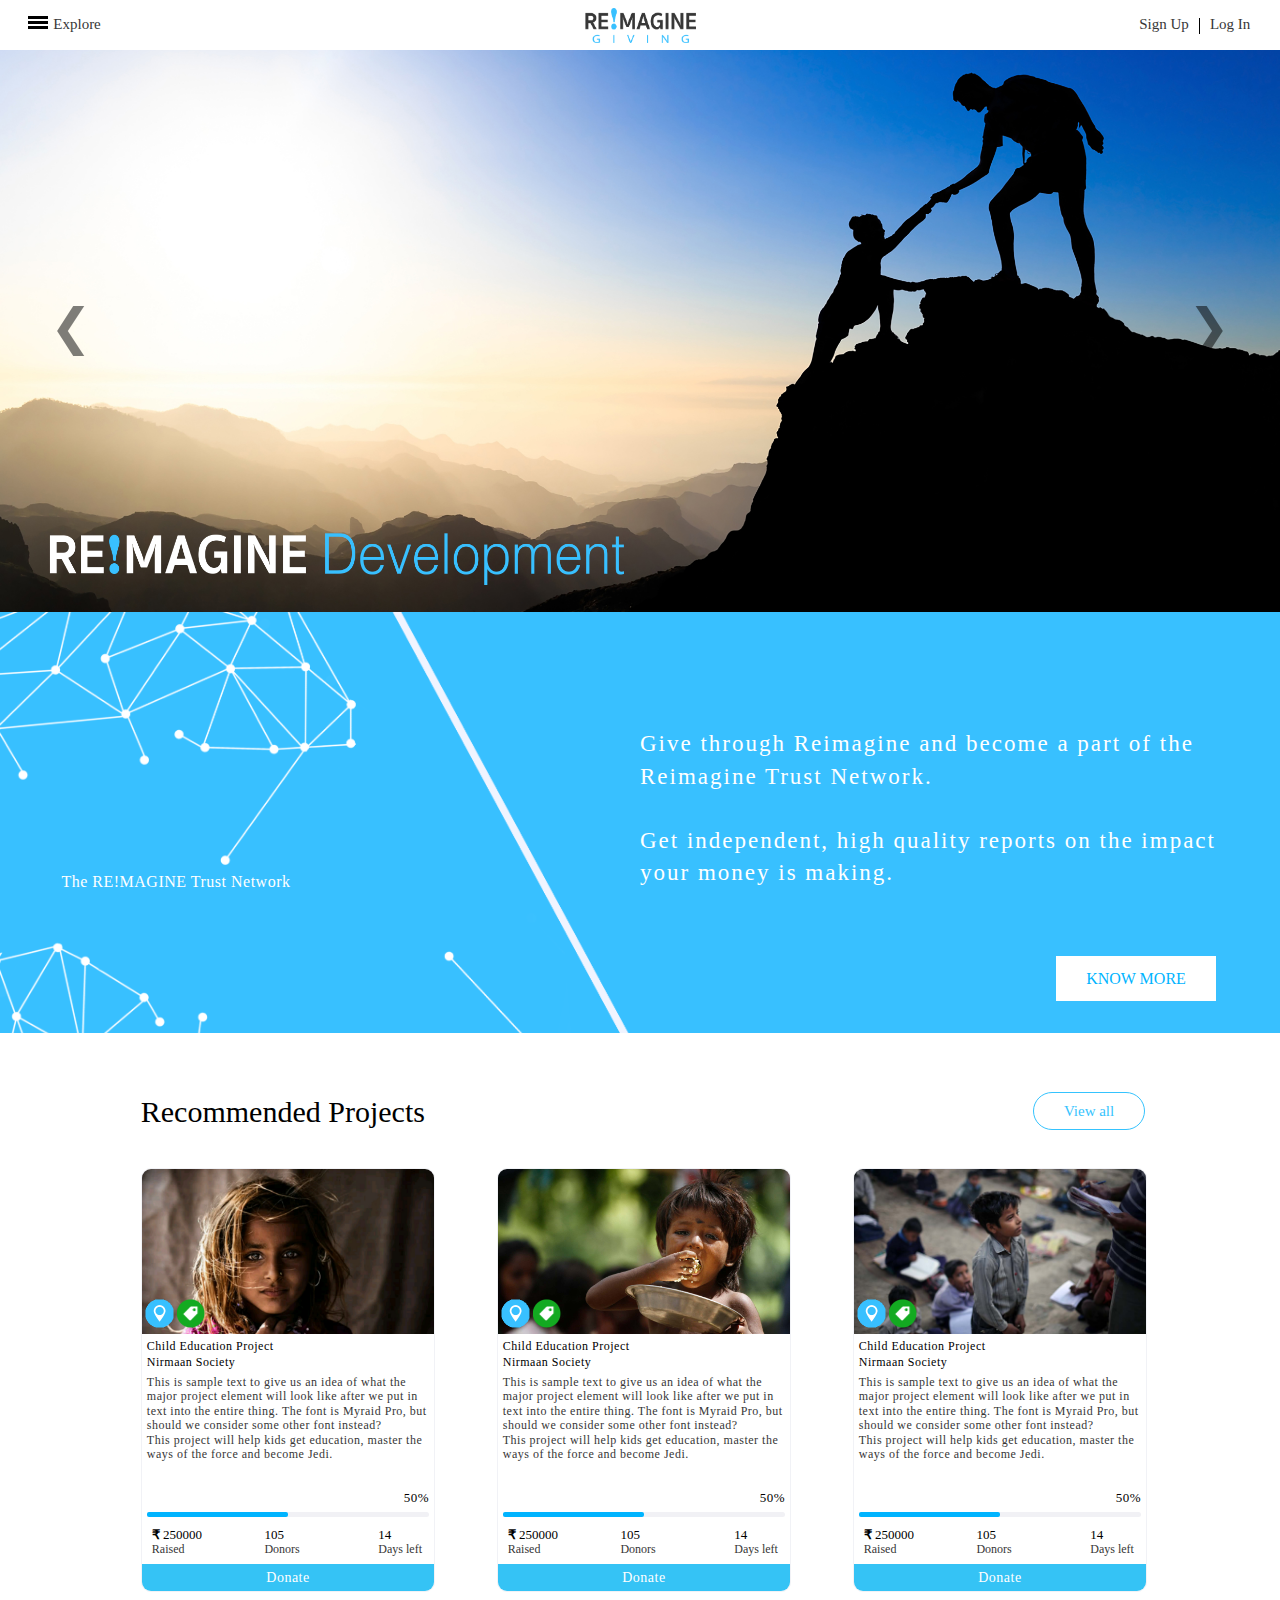
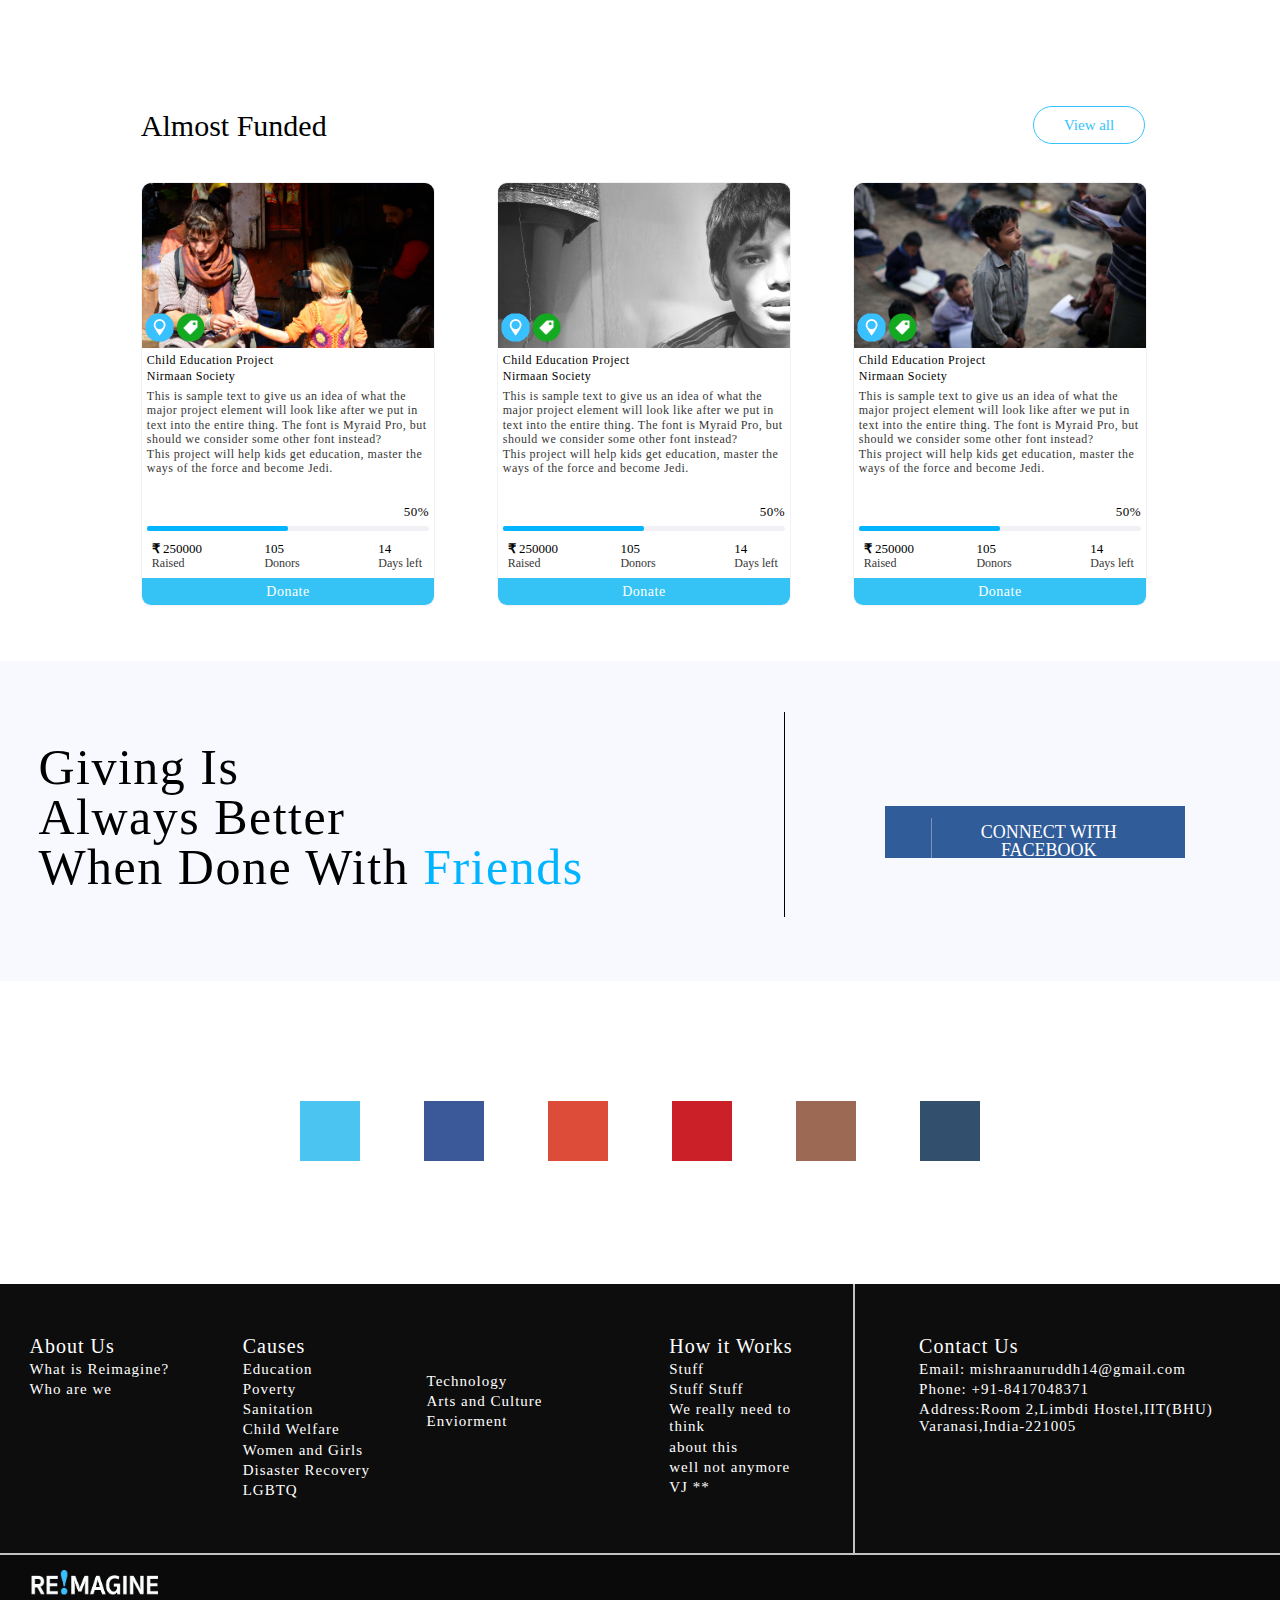
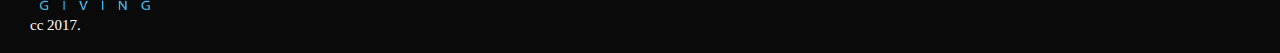
==== commit 65f1646d: "a lot of chnages" ====
--- a/index.html
+++ b/index.html
@@ -19,6 +19,7 @@
 	<link rel="stylesheet" type="text/css" href="responsiveIndex.css" media="screen"/>
 	
 	<script src="whatWeDo.js"></script>
+	<script src="index.js"></script>
 	<script src="tympass.js"></script>
 	<script src="cloudflare.js"></script>
 	<script src="cloudflare1.js"></script>
@@ -200,7 +201,7 @@
 					<div class="col-12 navBarProfileButton" id="navBarProfileButton">
 						<h2 id="navBarProfile"><span class="profileSpan">Visharad Jalan</span></h2>
 						<div class="navBarProfileOptions">
-							 <a href="#"><h2>Profile</h2></a>
+							 <a href="userPage.html"><h2>Profile</h2></a>
 							 <a href="#"><h2>My Donations</h2></a>
 							 <a href="#" onclick="logout()" style="border:none;"><h2>LogOut</h2></a>
 						</div>
@@ -215,9 +216,10 @@
 		<div class="slide_viewer">
 			<div class="slide_group">
 				<div class="slide"><img class="mySlides" src="images/slider1.jpg" ></div>
+				<div class="slide"><img class="mySlides" src="images/slider2.jpg"></div>
+				<div class="slide"><img class="mySlides" src="images/slider3.jpg" ></div>
+				<div class="slide"><img class="mySlides" src="images/slider4.jpg"></div>
 				<div class="slide"><img class="mySlides" src="images/slider5.jpg" ></div>
-				<div class="slide"><img class="mySlides" src="images/slider2.jpg"></div>
-				<div class="slide"><img class="mySlides" src="images/slider4.jpg"></div>
 			</div>
 		</div>
 		<div class="directional_nav" style="width:100%">
@@ -279,18 +281,18 @@
 		<p class="content"><br/>Give through <span>Reimagine</span> and become a part of the <span>Reimagine Trust Network</span>. 
 					<br/><br/>Get <span>independent, high quality</span> reports on the impact your money is making.<br/>
 		</p>
-		<a class="trustNetworkButton">
+		<a class="trustNetworkButton" href="comingSoon.html">
 			<svg>
 				<rect x="0" y="0" fill="none" width="100%" height="100%"/>
 			</svg>
-			Hover
+			KNOW MORE
 		</a>
 	</div>
 	
 	<div class="row projects">
 		<div class="row recommendedProjectsHeading">
 			<h2 class="col-6">Recommended Projects</h2>
-			<h2 class="col-6" style="margin-top:-5px;"><a>View all</a></h2>
+			<h2 class="col-6" style="margin-top:-5px;"><a href="viewAllProjects.html">View all</a></h2>
 		</div>
 		<div class="row projectsContent">
 			<div class="projectSection1">
@@ -358,7 +360,7 @@
 							</div>
 							
 							<div class="row projectSectionDonateButton">
-								<h2>Donate</h2>
+								<a href="checkOut.html"><h2>Donate</h2></a>
 							</div>
 						</div>
 					</div>
@@ -431,8 +433,8 @@
 						</div>
 						
 						<div class="row projectSectionDonateButton">
-							<h2>Donate</h2>
-						</div>
+								<a href="checkOut.html"><h2>Donate</h2></a>
+							</div>
 					</div>
 				</div>
 				<a class="divLink" href="projectPage.html"></a>
@@ -502,19 +504,19 @@
 						</div>
 						
 						<div class="row projectSectionDonateButton">
-							<h2>Donate</h2>
-						</div>
+								<a href="checkOut.html"><h2>Donate</h2></a>
+							</div>
 					</div>
 				</div>
 				<a class="divLink" href="projectPage.html"></a>
 			</div>
 		</div>
 	</div>
-	
+	<script src="index.js"></script>
 	<div class="row projects">
 		<div class="row recommendedProjectsHeading">
 			<h2 class="col-6">Almost Funded</h2>
-			<h2 class="col-6" style="margin-top:-5px;"><a>View all</a></h2>
+			<h2 class="col-6" style="margin-top:-5px;"><a href="viewAllProjects.html">View all</a></h2>
 		</div>
 		<div class="row projectsContent">
 			<div class="projectSection1">
@@ -582,7 +584,7 @@
 							</div>
 							
 							<div class="row projectSectionDonateButton">
-								<h2>Donate</h2>
+								<a href="checkOut.html"><h2>Donate</h2></a>
 							</div>
 						</div>
 					</div>
@@ -655,7 +657,7 @@
 						</div>
 						
 						<div class="row projectSectionDonateButton">
-							<h2>Donate</h2>
+							<a href="checkOut.html"><h2>Donate</h2></a>
 						</div>
 					</div>
 				</div>
@@ -726,25 +728,37 @@
 						</div>
 						
 						<div class="row projectSectionDonateButton">
-							<h2>Donate</h2>
-						</div>
+								<a href="checkOut.html"><h2>Donate</h2></a>
+							</div>
 					</div>
 				</div>
 				<a class="divLink" href="projectPage.html"></a>
 			</div>
 		</div>
 	</div>
+	<script src="index.js"></script>
 	
 	<div class="row connectWithFacebook">
 		<div class="col-7 connectWithFacebookLine"><h1>Giving Is<br>Always Better<br>When Done With <span>Friends</span></h1></div>
-		<div class="col-5 connectWithFacebookImage"><a><img src="images/connectWithFacebook.png"></a></div>
+		<div class="col-5 connectWithFacebookImage">
+			<a href="index.html" class="facebook button">
+				<i class="icon">
+					 <i class="fa fa-facebook"></i>
+				</i>
+				<div class="facebookText">
+					<p>
+						CONNECT WITH FACEBOOK
+					</p>
+				</div>
+			</a>
+		</div>
 	</div>
 	
 	<div class="row section">
 		<ul class="social-btns">
 
 			<li>
-				<a href="javascript:void(0);" class="social-btn-flip">
+				<a href="index.html" class="social-btn-flip">
 					<div class="social-btn-cube">
 						<i class="social-btn-face default fa fa-lg fa-twitter twitter"></i>
 						<i class="social-btn-face active fa fa-lg fa-twitter twitter"></i>
@@ -753,7 +767,7 @@
 			</li>
 
 			<li>
-				<a href="javascript:void(0);" class="social-btn-flip">
+				<a href="index.html" class="social-btn-flip">
 					<div class="social-btn-cube">
 						<i class="social-btn-face default fa fa-lg fa-facebook facebook"></i>
 						<i class="social-btn-face active fa fa-lg fa-facebook facebook"></i>
@@ -762,7 +776,7 @@
 			</li>
 
 			<li>
-				<a href="javascript:void(0);" class="social-btn-flip">
+				<a href="index.html" class="social-btn-flip">
 					<div class="social-btn-cube">
 						<i class="social-btn-face default fa fa-lg fa-google-plus google"></i>
 						<i class="social-btn-face active fa fa-lg fa-google-plus google"></i>
@@ -771,7 +785,7 @@
 			</li>
 
 			<li>
-				<a href="javascript:void(0);" class="social-btn-flip">
+				<a href="index.html" class="social-btn-flip">
 					<div class="social-btn-cube">
 						<i class="social-btn-face default fa fa-lg fa-pinterest-p pinterest"></i>
 						<i class="social-btn-face active fa fa-lg fa-pinterest-p pinterest"></i>
@@ -780,7 +794,7 @@
 			</li>
 
 			<li>
-				<a href="javascript:void(0);" class="social-btn-flip">
+				<a href="index.html" class="social-btn-flip">
 					<div class="social-btn-cube">
 						<i class="social-btn-face default fa fa-lg fa-instagram instagram"></i>
 						<i class="social-btn-face active fa fa-lg fa-instagram instagram"></i>
@@ -789,7 +803,7 @@
 			</li>
 
 			<li>
-				<a href="javascript:void(0);" class="social-btn-flip">
+				<a href="index.html" class="social-btn-flip">
 					<div class="social-btn-cube">
 						<i class="social-btn-face default fa fa-lg fa-tumblr tumblr"></i>
 						<i class="social-btn-face active fa fa-lg fa-tumblr tumblr"></i>
--- a/header.css
+++ b/header.css
@@ -5,7 +5,7 @@
 	height: 50px;
 	overflow: hidden;
 	line-height: 100%;
-	margin-top: 2.5px;
+	/*! margin-top: 2.5px; */
 }
 
 header p{
@@ -21,12 +21,12 @@
 
 .logo  img{
 	height: 35px;
-	margin: 5px;
+	margin: 7.5px 5px;
 	cursor:pointer;
 }
 
 .mainNavBarButton{
-	padding-top: 15px;
+	padding-top: 17.5px;
 	padding-bottom: 10px;
 	position: relative;
 }
@@ -72,28 +72,35 @@
 #navBarProfile {
     text-align: right;
     margin-right: 10%;
+	 font-family: Poppins-Light;
+	font-size:15px;
 }
 
 .navBarProfileOptions{
 	position: fixed;
 	display: none;
 	right: 0;
-	z-index: 2;
-	margin-right: 2%;
-	background: #38c0ff;
+	z-index: 3;
+	background: rgb(0,180,255);
 	padding: 10px;
 	overflow: auto;
 	right: 0;
-	margin-top: 16px;
+	margin-top: 12px;
 }
 
-
+.navBarProfileOptions a:hover{
+	color: rgb(26,26,26);
+}
 .navBarProfileOptions a{
-	padding: 20px 20px;
+	padding: 15px 15px;
     text-decoration: none;
     display: block;
 	z-index: 2;
+	font-family: SourceSansPro-Light;
+	font-size: 12px;
+	margin: 2px 10px;
 	border-bottom: 1px solid #373737;
 	color: white;
+	
 }
 /*search bar*/
--- a/explore.css
+++ b/explore.css
@@ -126,7 +126,6 @@
   top: 0;
   right: 0;
   background: none;
-  z-index: 3;
   transition: width .4s cubic-bezier(0.000, 0.795, 0.000, 1.000);
   cursor: text;
   border-bottom: 1px solid black;
--- a/signUp.css
+++ b/signUp.css
@@ -3,7 +3,7 @@
     width: 100%;
 	height: 0;
     position: fixed; 
-    z-index: 1; /* Sit on top */
+    z-index: 8; /* Sit on top */
     left: 0;
     top: 0;
 	background: transparent;
--- a/slider.css
+++ b/slider.css
@@ -11,7 +11,7 @@
 }
 
 .slide_viewer {
-  height: 44vw;
+  height: 43.9vw;
   overflow: hidden;
   position: relative;
 }
--- a/index.css
+++ b/index.css
@@ -1,3 +1,53 @@
+.button{
+	position: relative;
+display: block;
+height: 52px;
+  margin: 10px 10px;
+overflow: hidden;
+width: 300px;
+cursor: pointer;
+  background: #305c99;
+}
+.icon i {
+    color: #fff;
+    font-size: 37px;
+}
+.facebookText p{
+font-weight: 400;
+border-left: 1px solid #fff;
+border-left: 1px solid rgba(255,255,255,0.35);
+color: #fff;
+font-size: 18px;
+left: 0;
+margin: 0;
+position: absolute;
+text-align: center;
+top:12px;
+  padding: 5px 0 5px 0;
+width: 100%;
+}
+.facebook .icon, .facebookText {
+    background: #305c99;
+}
+.icon {
+    display: block;
+    float: left;
+    position: relative;
+    z-index: 3;
+    height: 100%;
+    vertical-align: top;
+    width: 46px;
+    text-align: center;
+}
+.facebookText{z-index: 2;
+display: block;
+margin: 0;
+height: 100%;
+left: 46px;
+position: absolute;
+width: 235px;
+}
+
 .statsBar{
 	text-align: center;
 	background-color: #38c0ff!Important;
@@ -75,7 +125,7 @@
     cursor: pointer;
 }
 .connectWithFacebookImage img:hover {
-    height: 55px;
+    height: 54px;
     margin-top: -2px;
     margin-left: -2px;
 }
--- a/recommendedProjects.css
+++ b/recommendedProjects.css
@@ -25,7 +25,7 @@
 
 .recommendedProjectsHeading h2{
 	font-size: 30px;
-	font-family: Nunito-ExtraLight;
+	font-family: Poppins-Light;
 	padding-left: 12.5%;
 }
 
@@ -39,16 +39,17 @@
     transition: all 0.7s ease;
 }
 .recommendedProjectsHeading a {
-    font-size: 16px;
+    font-size: 15px;
     border-radius: 40px;
     border: 1px solid rgb(53,195,254);
-    padding: 8px 30px 10px 30px;
+    padding: 11px 30px 10px 30px;
     line-height: 100%;
     color: rgb(53,195,254);
     transition: all 1s ease;
 	cursor: pointer;
     float: right;
     margin-right: 30%;
+	text-decoration: none;
 }
 .recommendedProjectsHeading a:hover{
 	color: white;
@@ -172,7 +173,10 @@
 	bottom: 0;
 	z-index: 6;
 }
-
+.projectSectionDonateButton a{
+	text-decoration: none;
+	color: white;
+}
 .projectSectionDonateButton h2{
 	font-size: 14px;
 	padding: 10px;
@@ -195,14 +199,16 @@
 .locationCause img{
 	height: 31px;
 	cursor:pointer;
-	z-index: 6;
-}
-
-.projectcause img{
-	margin-left: 7px;
+}
+.projectlocationImage, .projectcauseImage {
+    width: 31px;
+}
+.projectcauseHeading{
+	margin-left: -18px !important;
+	transition: all 0.4s ease-in-out !important;
 }
 .projectlocationHeading, .projectcauseHeading{
-	height: 30px;
+	height: 24px;
 	width:0;
 	opacity: 0;
 	display:block;
@@ -210,6 +216,9 @@
 	z-index: 5;
 	transition: all 0.3s ease-in-out;
 	overflow: hidden;
+	margin-top: 4px;
+	/*! padding: -8px; */
+	margin-left: -7px;
 }
 .projectlocationHeading h2{
 	background-color:#38c0ff;
@@ -217,21 +226,22 @@
 }
 .projectcauseHeading h2{
 	background-color: #13aa21;
-	margin-left:8px;
+	margin-left:10px;
 }
 .projectlocationHeading h2, .projectcauseHeading h2{
 	font-size: 12px;
 	color: white;
 	display: block;
-	margin-top: 6px;
-	padding: 2.5px 4px 5.5px 4px;
+	margin-top: -2px;
+	padding: 0.5px 4px 1.5px 4px;
+	line-height: 218%;
 }
 .projectlocation:hover .projectlocationHeading{
-	width: 20%;
+	width: 56px;
 	opacity: 1;
 }
 .projectcause:hover .projectcauseHeading{
-	width: 40%;
+	width: 100px;
 	opacity: 1;
 }
 .projectcause:hover .locationCauseLink{
@@ -246,3 +256,6 @@
 right: 0;
 text-decoration: none;
 }
+.projectSection1:hover, .projectSection2:hover, .projectSection3:hover {
+  border: 1px solid rgba(200,200,200,1.0);
+}--- a/whatWeDo.css
+++ b/whatWeDo.css
@@ -6,6 +6,7 @@
   padding-right: 0;
   background-color: rgba(244,244,249,1.0);
   padding-bottom: 3%;
+  display: none;
 }
 
 .second .circleIconImage {
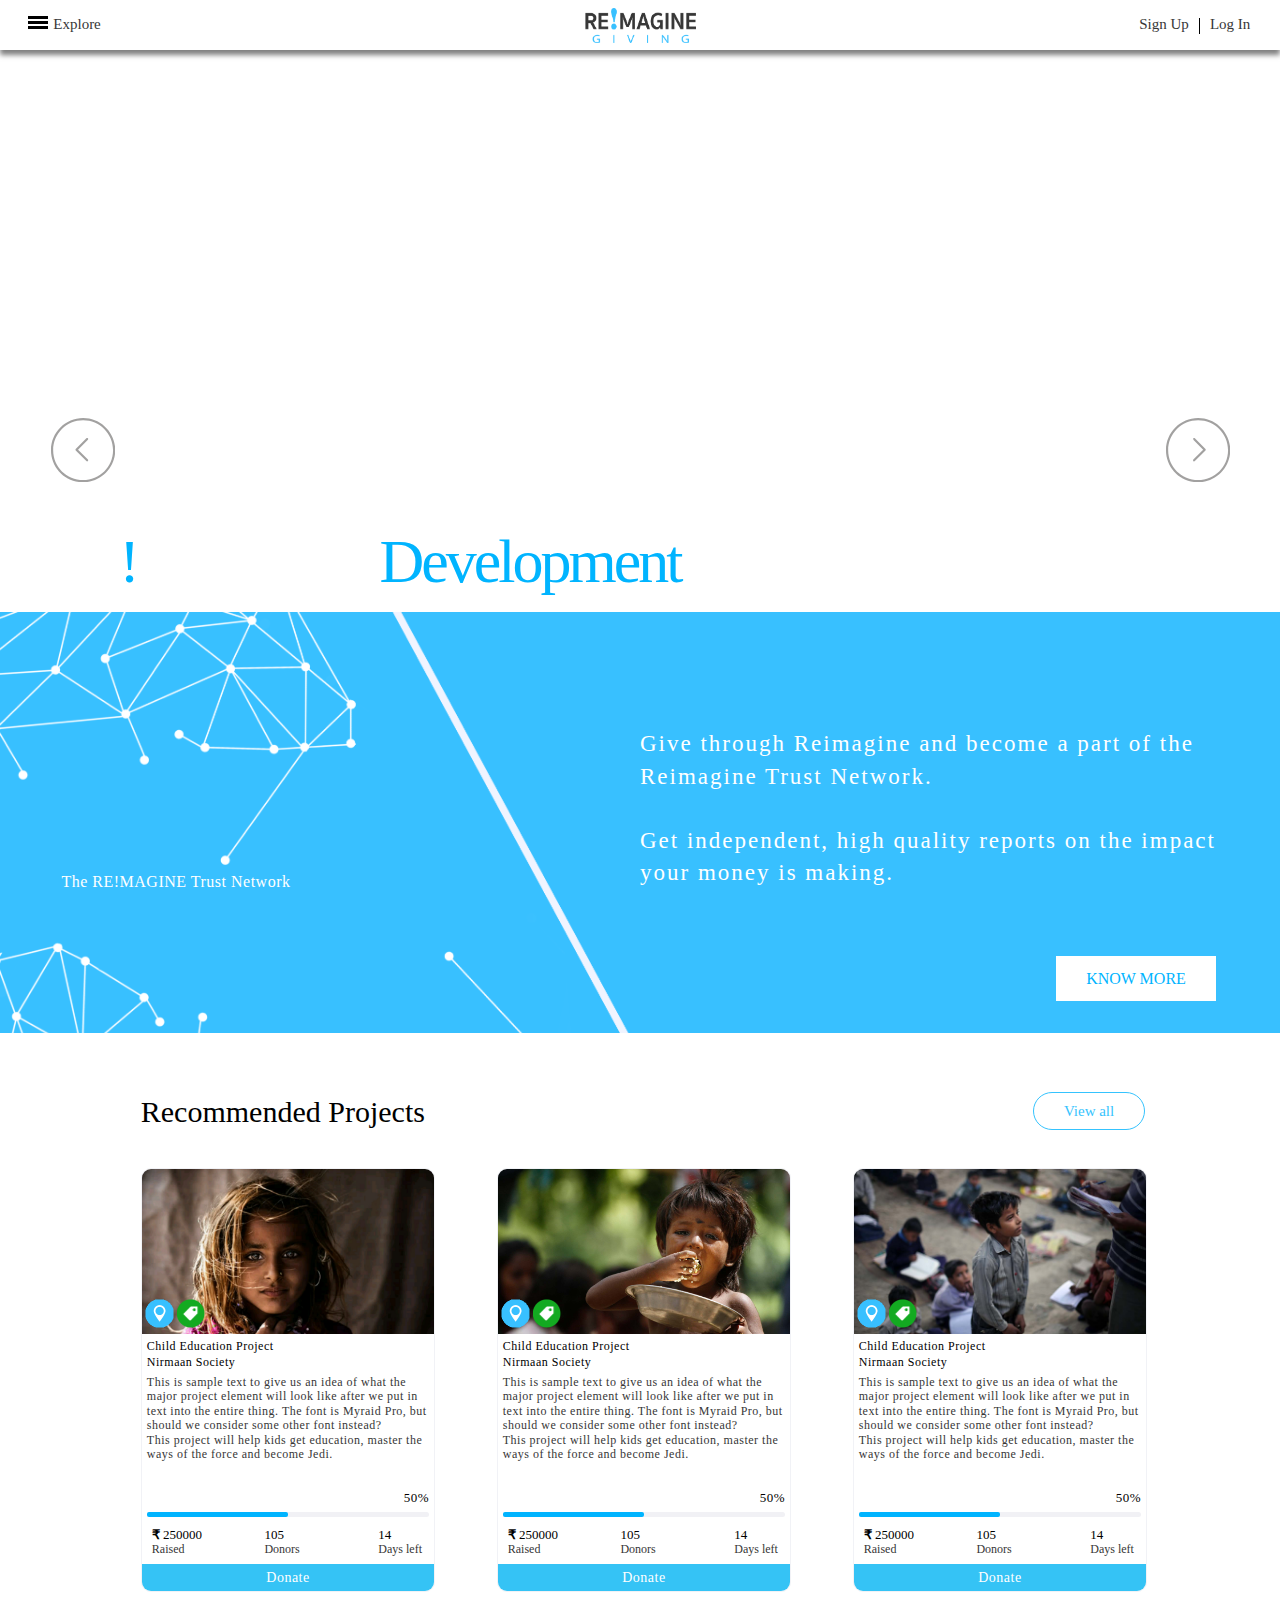
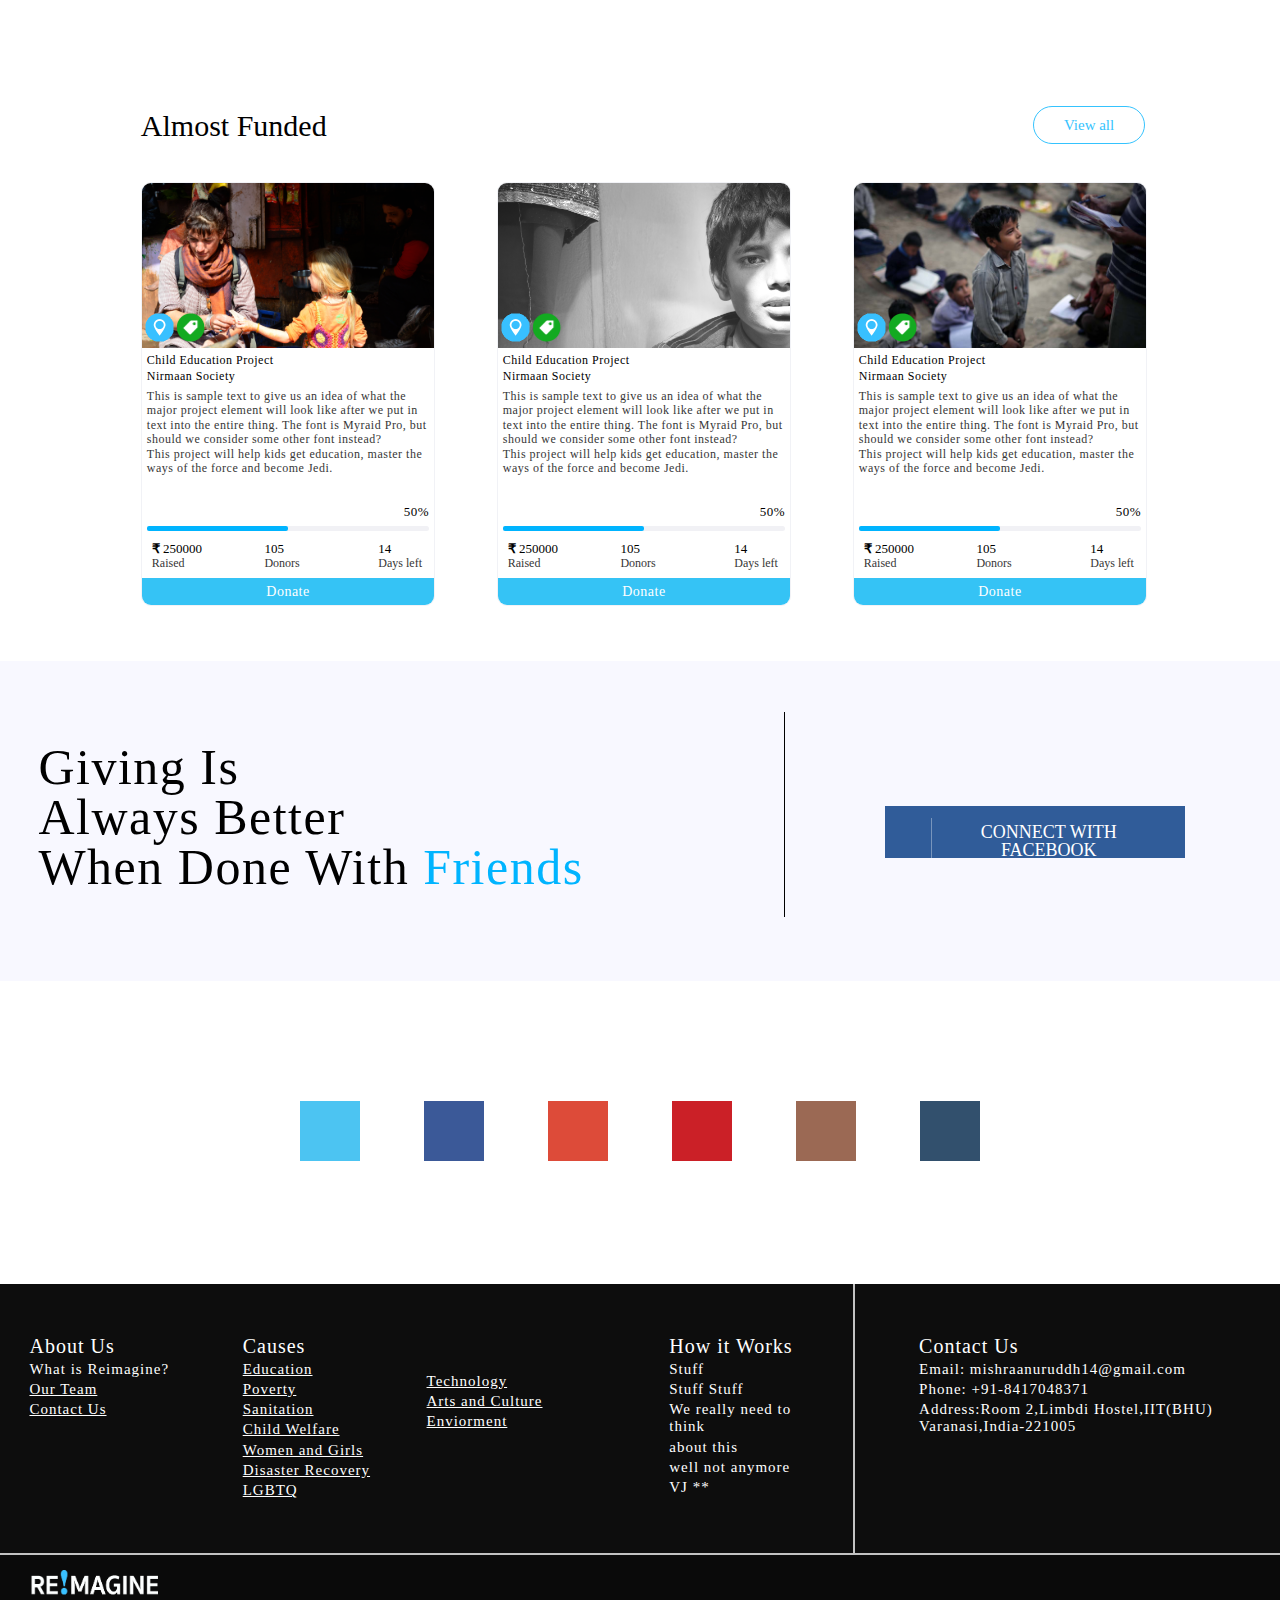
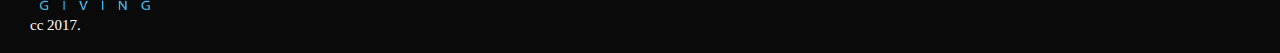
==== commit 651a591f: "Updates from Itarasi" ====
--- a/index.html
+++ b/index.html
@@ -1,884 +1,919 @@
-<!DOCTYPE html>
-
-<head>
-	<title>Re!magine Giving</title>
-	<meta name="viewport" content="width=device-width, initial-scale=1.0">
-	
-	<link rel="stylesheet" type="text/css" href="common.css" media="screen"/>
-	<link rel="stylesheet" type="text/css" href="header.css" media="screen"/>
-	<link rel="stylesheet" type="text/css" href="explore.css" media="screen"/>
-	<link rel="stylesheet" type="text/css" href="signUp.css" media="screen"/>
-	<link rel="stylesheet" type="text/css" href="slider.css" media="screen"/>
-	<link rel="stylesheet" type="text/css" href="index.css" media="screen"/>
-	<link rel="stylesheet" type="text/css" href="recommendedProjects.css" media="screen"/>
-	<link rel="stylesheet" type="text/css" href="footer.css" media="screen"/>
-	<link rel="stylesheet" type="text/css" href="whatWeDo.css" media="screen"/>
-	<link rel="stylesheet" type="text/css" href="exploreButton.css" media="screen"/>
-	<link rel="stylesheet" type="text/css" href="fontAwesomeMin.css" media="screen"/>
-	<link rel="stylesheet" type="text/css" href="socialShareBar.css" media="screen"/>
-	<link rel="stylesheet" type="text/css" href="responsiveIndex.css" media="screen"/>
-	
-	<script src="whatWeDo.js"></script>
-	<script src="index.js"></script>
-	<script src="tympass.js"></script>
-	<script src="cloudflare.js"></script>
-	<script src="cloudflare1.js"></script>
-	<script src="googleapi.js"></script>
-	<script src="explore.js"></script>
-	<script src="slider.js"></script>
-</head>
-  
-<body>
-	<header>
-		<div class="row header">
-			<div class="col-3 mainNavBarButton" id="exploreDiv">
-				<div class="col-2">
-					 <a class="ninja-btn" id="ninja-btn" title="menu" onclick="openNav()"><span></span></a>
-				</div>
-				<div class="col-10 navBarExploreButton">
-					<p class="exploreButton" id="exploreButton"><span onclick="openNav()">Explore</span></p>
-				</div>
-			</div>
-			<div id="myNav" class="explore">
-				<div style="background-color:black;"class="translucentContainer"></div>
-				<div id="exploreContent" class="exploreContent">	
-					<form>
-						<div class="location">
-							<span  onclick="myfunction1()">
-								<div class="exploreHeading1 row">
-									<div class="col-9"><h2>Location</h2></div>
-									<div class="col-3"><h2 class="downArrow">&#9660;</h2></div>
-								</div>
-							</span>
-							<div class="inputField" id="locationInput">
-								<div class="row" id="wrap">
-									<form action="" autocomplete="on">
-										<input id="search" name="search" type="text" placeholder="Search"><input id="search_submit" value="Rechercher" type="submit">
-									</form>
-								</div>
-								<ul>
-									<li><a>Delhi</a></li>
-									<li><a>Varanasi</a></li>
-									<li><a>Jaipur</a></li>
-								</ul>
-							</div>
-						</div>
-						
-						<div class="funding">
-							<span onclick="myfunction2()">
-								<div class="exploreHeading row">
-									<div class="col-9"><h2>Funding</h2></div>
-									<div class="col-3"><h2 class="downArrow">&#9660;</h2></div>
-								</div>
-							</span>
-							<ul class="fundingLevels" id="fundingInput">
-								<li><a>Nearly Funded</a></li>
-								<li><a>Just Started</a></li>
-								<li><a>Ongoing</a></li>
-							</ul>
-						</div>
-						
-						<div class="causes">
-							<span  onclick="myfunction3()">
-								<div class="exploreHeading row">
-									<div class="col-9"><h2>Causes</h2></div>
-									<div class="col-3"><h2 class="downArrow">&#9660;</h2></div>
-								</div>
-							</span>
-							<ul class="causeList" id="causeInput">
-								<li><a>Education</a></li>
-								<li><a>Health</a></li>
-								<li><a>Children</a></li>
-								<li><a>Women Empowerment</a></li>
-								<li><a>Food and Hunger</a></li>
-								<li><a>Sports</a></li>
-								<li><a>Animal Welfare</a></li>
-								<li><a>Environment</a></li>
-								<li><a>Others</a></li>
-							</ul>
-						</div>
-					</form>
-				</div>
-			</div>
-			
-			<div class="col-9 floatRight">
-				
-				<div class="col-8 logo">
-					<a href="index.html">
-						<img src="logo/logo-final.png"></img>
-					</a>
-				</div>
-				
-				<div class="col-4 mainNavBarButton">
-					<div class="col-9 navBarSignUpButton" id="navBarSignUpButton">
-						<p id="registration"><span class="SignUpSpan" onclick="openSignUpOverlay()">Sign Up</span></p>
-					</div>
-					<div id="SignUp" class="overlay">
-						<div class="translucentContainer"></div>
-							<!-- overlay content -->
-						<div class="outer-container">
-						  <div class="container">
-							<div class="info-container">
-							  <div class="info-item log-in">
-								<p>Have an account?</p>
-								<div class="btn1">Log In</div>
-							  </div>
-							  <div class="info-item sign-up">
-								<p>Don't have an account?</p>
-								<div class="btn1">Sign Up</div>
-							  </div>
-							</div>
-							<div class="form-container actived">
-								<img src="logo/logo-final.png"/>
-								<div class="form-item">
-									<form class="form-log-in animated">
-									  <input name="Username" placeholder="Username" type="text" />
-									  <input name="Password" placeholder="Password" type="Password" />
-										 <span onclick="SignMeUp()"> <div class="btn">Log in</div></span>
-										 <div class="btn googlebtn"><i class="fa fa-google-plus"></i>Log In</div>
-										 <div class="btn fbbtn"><i class="fa fa-facebook"></i>Log In</div>
-									</form>
-									<form class="form-sign-up animated">
-									  <input name="Username" placeholder="Username" type="text" />
-									  <input name="Password" placeholder="Password" type="Password" />
-									  <input name="CPassword" placeholder="Confirm Password" type="Password" />
-									  <span onclick="SignMeUp()"><div class="btn">Sign Up</div></span>
-									  <div class="btn googlebtn"><i class="fa fa-google-plus"></i>Sign Up</div>
-										 <div class="btn fbbtn"><i class="fa fa-facebook"></i>Sign Up</div>
-									</form>
-								</div>
-							</div>
-							</div>
-						</div>
-					</div>
-					
-					<div class="col-3 navBarLogInButton" id="navBarLogInButton">
-						<p id="registration"><span class="LogInSpan" onclick="openLogInOverlay()">Log In</span></p>
-					</div>
-					<div id="LogIn" class="overlay">
-						<div class="translucentContainer"></div>
-							<!-- overlay content -->
-						<div class="outer-container1">
-							<div class="container1">
-								<div class="info-container1">
-								  <div class="info-item1 log-in1">
-									<p>Have an account?</p>
-									<div class="btn2">Log In</div>
-								  </div>
-								  <div class="info-item1 sign-up1">
-									<p>Don't have an account?</p>
-									<div class="btn2">Sign Up</div>
-								  </div>
-								</div>
-								<div class="form-container1">
-									<img src="logo/logo-final.png"/>
-									<div class="form-item1">
-										<form class="form-log-in1 animated">
-										  <input name="Username" placeholder="Username" type="text" />
-										  <input name="Password" placeholder="Password" type="Password" />
-										  <span onclick="SignMeUp()"><div class="btn">Log in</div></span>
-										  <div class="btn googlebtn"><i class="fa fa-google-plus"></i>Log In</div>
-										 <div class="btn fbbtn"><i class="fa fa-facebook"></i>Log In</div>
-										</form>
-										<form class="form-sign-up1 animated">
-										  <input name="Username" placeholder="Username" type="text" />
-										  <input name="Password" placeholder="Password" type="Password" />
-										  <input name="CPassword" placeholder="Confirm Password" type="Password" />
-										  <span onclick="SignMeUp()"><div class="btn">Sign Up</div></span>
-										  <div class="btn googlebtn"><i class="fa fa-google-plus"></i>Sign Up</div>
-										 <div class="btn fbbtn"><i class="fa fa-facebook"></i>Sign Up</div>
-										</form>
-									</div>
-								</div>
-							</div>
-						</div>
-						<script src='cloudflare.js'></script>
-						<script src='cloudflare1.js'></script>
-						
-						<script src="SignUp.js"></script>
-					</div>
-					
-					<div class="col-12 navBarProfileButton" id="navBarProfileButton">
-						<h2 id="navBarProfile"><span class="profileSpan">Visharad Jalan</span></h2>
-						<div class="navBarProfileOptions">
-							 <a href="userPage.html"><h2>Profile</h2></a>
-							 <a href="#"><h2>My Donations</h2></a>
-							 <a href="#" onclick="logout()" style="border:none;"><h2>LogOut</h2></a>
-						</div>
-					</div>
-					
-				</div>
-			</div>
-		</div>
-	</header>
-
-	<div class="slider">
-		<div class="slide_viewer">
-			<div class="slide_group">
-				<div class="slide"><img class="mySlides" src="images/slider1.jpg" ></div>
-				<div class="slide"><img class="mySlides" src="images/slider2.jpg"></div>
-				<div class="slide"><img class="mySlides" src="images/slider3.jpg" ></div>
-				<div class="slide"><img class="mySlides" src="images/slider4.jpg"></div>
-				<div class="slide"><img class="mySlides" src="images/slider5.jpg" ></div>
-			</div>
-		</div>
-		<div class="directional_nav" style="width:100%">
-			<div class="previous_btn" onclick="plusDivs(-1)">&#10094;</div>
-			<div class="next_btn" onclick="plusDivs(1)">&#10095;</div>
-		</div>
-	</div>
-	<script src="slider.js"></script>
-	
-	<div class=" row whatWeDoContainer">
-		<h2 class="row whatWeDoHeading"><span>What We Do</span></h2>
-		
-		<div class="box first col-3" id="first">
-			<span class="icon-cont"><i><img class="circleIconImage" src="images/1.png"></i></span>
-			
-			<p class="WhatWeDoContentHeading">Connect</p>
-			
-			<div class="hidden">
-			  <p> Provide high impact, non-profit projects with a platform to reach out to potential donors.</p><br/><br/>
-			  <p>All projects listed on our platform are listed after proper due diligence and verification</p>
-
-			</div>
-				
-			<a class="expand"><span class="plus">+</span><span class="minus">-</span></a>
-			<a class="divLink" href="javascript:toggleFirst()"></a>
-		</div>
-		
-		<div class="box second col-3" id="second">
-			<span class="icon-cont"><i><img class="circleIconImage" src="images/3.png"></i></span>
-			
-			<p class="WhatWeDoContentHeading">Report</p>
-			
-			<div class="hidden">
-			  <p>Reimagine provides the donor with comprehensive, multimedia reports on the progress of the project</p><br/><br/>
-			  <p>Reports are independently created by Reimagine and assure transparency and accountability in the project</p>
-			</div>
-				
-			<a class="expand"><span class="plus">+</span><span class="minus">-</span></a>
-			<a class="divLink" href="javascript:toggleSecond()"></a>
-		</div>
-		  
-		<div class="box third col-3" id="third">
-			<span class="icon-cont"><i><img class="circleIconImage" src="images/4.png"></i></span>
-			
-			<p class="WhatWeDoContentHeading">Empower</p>
-			
-			<div class="hidden">
-			  <p>By facilitating transparency between NGOs and donors, We empower donors to make informed decisions about how they give their money</p><br/>
-			  <p>while at the same time, empowering NGOs to take ambitious projects that they would not have otherwise been able to fund. </p>
-			</div>
-				
-			<a class="expand"><span class="plus">+</span><span class="minus">-</span></a>
-			<a class="divLink" href="javascript:toggleThird()"></a>
-		</div>
-	</div>
-	
-	<div class="row trustNetwork">
-		<p class="trustNetworkHeading">The <span>RE!MAGINE</span> Trust Network</p>
-		<p class="content"><br/>Give through <span>Reimagine</span> and become a part of the <span>Reimagine Trust Network</span>. 
-					<br/><br/>Get <span>independent, high quality</span> reports on the impact your money is making.<br/>
-		</p>
-		<a class="trustNetworkButton" href="comingSoon.html">
-			<svg>
-				<rect x="0" y="0" fill="none" width="100%" height="100%"/>
-			</svg>
-			KNOW MORE
-		</a>
-	</div>
-	
-	<div class="row projects">
-		<div class="row recommendedProjectsHeading">
-			<h2 class="col-6">Recommended Projects</h2>
-			<h2 class="col-6" style="margin-top:-5px;"><a href="viewAllProjects.html">View all</a></h2>
-		</div>
-		<div class="row projectsContent">
-			<div class="projectSection1">
-				<div class="row projectContent">
-					<div class="projectThumbnail">
-						<img class="img-thumbnail" src="images/web1.jpg" >
-						<div class="row locationCause">
-							<div class="projectlocation">
-								<div class="col-1 projectlocationImage"><img src="images/locationThumbnail.png"></div>
-								<div class="col-2 projectlocationHeading"><h2>Varanasi</h2></div>
-							</div>
-							<div class="projectcause">
-								<div class="col-1 projectcauseImage"><img src="images/causeThumbnail.png"></div>
-								<div class="col-4 projectcauseHeading"><h2>Child Education</h2></div>
-							</div>
-							<a class="locationCauseLink" href="projectPage.html"></a>
-						</div>
-					</div>
-					
-					<div class="projectDetails">
-						<h1>Child Education Project</h1>
-						<h2>Nirmaan Society</h2>
-						<p>This is sample text to give us an idea of what the major project element will look like after we put in text 	into the entire thing. The font is Myraid Pro, but should we consider some other font instead?
-							<br>This project will help kids get education, master the ways of the force and become Jedi.
-						</p>
-					</div>
-					
-					<div class="row projectBottom">
-						<div class="row" style="position:relative;">
-							<div class="row projectStats">
-								<div class="row" style="margin-bottom: 12px;">
-									<h2 class="floatRight">50%</h2>
-								</div>
-								
-								<div class="row progress">
-									<div class="progress-bar"></div>
-								</div>
-								
-								<div class="row">
-									<div class="stats1 col-5">
-										<div class="statsNumber">
-											<p><span style="font-family:Nunito-Bold; font-weight:600;">&#x20b9;</span> 250000</p>
-										</div>
-										<div class="statsText">
-											<p>Raised</p>
-										</div>
-									</div>
-									<div class="stats2 col-4">
-										<div class="statsNumber">
-											<p>105</p>
-										</div>
-										<div class="statsText">
-											<p>Donors</p>
-										</div>
-									</div>
-									<div class="stats3 col-3">
-										<div class="statsNumber">
-											<p>14</p>
-										</div>
-										<div class="statsText">
-											<p>Days left</p>
-										</div>
-									</div>
-								</div>
-							</div>
-							
-							<div class="row projectSectionDonateButton">
-								<a href="checkOut.html"><h2>Donate</h2></a>
-							</div>
-						</div>
-					</div>
-				</div>
-				<a class="divLink" href="projectPage.html"></a>
-			</div>
-			
-			<div class="projectSection2">
-				<div class="row projectContent">
-					<div class="projectThumbnail">
-						<img class="img-thumbnail" src="images/web2.jpg" />
-						<div class="row locationCause">
-							<div class="projectlocation">
-								<div class="col-1 projectlocationImage"><img src="images/locationThumbnail.png"></div>
-								<div class="col-2 projectlocationHeading"><h2>Varanasi</h2></div>
-							</div>
-							<div class="projectcause">
-								<div class="col-1 projectcauseImage"><img src="images/causeThumbnail.png"></div>
-								<div class="col-4 projectcauseHeading"><h2>Child Education</h2></div>
-							</div>
-							<a class="locationCauseLink" href="projectPage.html"></a>
-						</div>
-					</div>
-					
-					
-						<div class="projectDetails">
-							<h1>Child Education Project</h1>
-							<h2>Nirmaan Society</h2>
-							<p>This is sample text to give us an idea of what the major project element will look like after we put in text 	into the entire thing. The font is Myraid Pro, but should we consider some other font instead?
-								<br>This project will help kids get education, master the ways of the force and become Jedi.
-							</p>
-						</div>
-						
-						<div class="row projectBottom">
-						<div class="row projectStats">
-							<div class="row" style="margin-bottom: 12px;">
-								<h2 class="floatRight">50%</h2>
-							</div>
-							
-							<div class="row progress">
-								<div class="progress-bar"></div>
-							</div>
-							
-							<div class="row">
-								<div class="stats1 col-5">
-									<div class="statsNumber">
-										<p><span style="font-family:Nunito-Bold; font-weight:600;">&#x20b9;</span> 250000</p>
-									</div>
-									<div class="statsText">
-										<p>Raised</p>
-									</div>
-								</div>
-								<div class="stats2 col-4">
-									<div class="statsNumber">
-										<p>105</p>
-									</div>
-									<div class="statsText">
-										<p>Donors</p>
-									</div>
-								</div>
-								<div class="stats3 col-3">
-									<div class="statsNumber">
-										<p>14</p>
-									</div>
-									<div class="statsText">
-										<p>Days left</p>
-									</div>
-								</div>
-							</div>
-						</div>
-						
-						<div class="row projectSectionDonateButton">
-								<a href="checkOut.html"><h2>Donate</h2></a>
-							</div>
-					</div>
-				</div>
-				<a class="divLink" href="projectPage.html"></a>
-			</div>
-			
-			<div class="projectSection3">
-				<div class="row projectContent">
-					<div class="projectThumbnail">
-						<img class="img-thumbnail" src="images/web3.jpg" >
-						<div class="row locationCause">
-							<div class="projectlocation">
-								<div class="col-1 projectlocationImage"><img src="images/locationThumbnail.png"></div>
-								<div class="col-2 projectlocationHeading"><h2>Varanasi</h2></div>
-							</div>
-							<div class="projectcause">
-								<div class="col-1 projectcauseImage"><img src="images/causeThumbnail.png"></div>
-								<div class="col-4 projectcauseHeading"><h2>Child Education</h2></div>
-							</div>
-							<a class="locationCauseLink" href="projectPage.html"></a>
-						</div>
-					</div>
-					
-					<div class="projectDetails">
-						<h1>Child Education Project</h1>
-						<h2>Nirmaan Society</h2>
-						<p>This is sample text to give us an idea of what the major project element will look like after we put in text 	into the entire thing. The font is Myraid Pro, but should we consider some other font instead?
-							<br>This project will help kids get education, master the ways of the force and become Jedi.
-						</p>
-					</div>
-					
-					<div class="row projectBottom">
-						<div class="row projectStats">
-							<div class="row" style="margin-bottom: 12px;">
-								<h2 class="floatRight">50%</h2>
-							</div>
-							
-							<div class="row progress">
-								<div class="progress-bar"></div>
-							</div>
-							
-							<div class="row">
-								<div class="stats1 col-5">
-									<div class="statsNumber">
-										<p><span style="font-family:Nunito-Bold; font-weight:600;">&#x20b9;</span> 250000</p>
-									</div>
-									<div class="statsText">
-										<p>Raised</p>
-									</div>
-								</div>
-								<div class="stats2 col-4">
-									<div class="statsNumber">
-										<p>105</p>
-									</div>
-									<div class="statsText">
-										<p>Donors</p>
-									</div>
-								</div>
-								<div class="stats3 col-3">
-									<div class="statsNumber">
-										<p>14</p>
-									</div>
-									<div class="statsText">
-										<p>Days left</p>
-									</div>
-								</div>
-							</div>
-						</div>
-						
-						<div class="row projectSectionDonateButton">
-								<a href="checkOut.html"><h2>Donate</h2></a>
-							</div>
-					</div>
-				</div>
-				<a class="divLink" href="projectPage.html"></a>
-			</div>
-		</div>
-	</div>
-	<script src="index.js"></script>
-	<div class="row projects">
-		<div class="row recommendedProjectsHeading">
-			<h2 class="col-6">Almost Funded</h2>
-			<h2 class="col-6" style="margin-top:-5px;"><a href="viewAllProjects.html">View all</a></h2>
-		</div>
-		<div class="row projectsContent">
-			<div class="projectSection1">
-				<div class="row projectContent">
-					<div class="projectThumbnail">
-						<img class="img-thumbnail" src="images/16_9_4.jpg" >
-						<div class="row locationCause">
-							<div class="projectlocation">
-								<div class="col-1 projectlocationImage"><img src="images/locationThumbnail.png"></div>
-								<div class="col-2 projectlocationHeading"><h2>Varanasi</h2></div>
-							</div>
-							<div class="projectcause">
-								<div class="col-1 projectcauseImage"><img src="images/causeThumbnail.png"></div>
-								<div class="col-4 projectcauseHeading"><h2>Child Education</h2></div>
-							</div>
-							<a class="locationCauseLink" href="projectPage.html"></a>
-						</div>
-					</div>
-					
-					<div class="projectDetails">
-						<h1>Child Education Project</h1>
-						<h2>Nirmaan Society</h2>
-						<p>This is sample text to give us an idea of what the major project element will look like after we put in text 	into the entire thing. The font is Myraid Pro, but should we consider some other font instead?
-							<br>This project will help kids get education, master the ways of the force and become Jedi.
-						</p>
-					</div>
-					
-					<div class="row projectBottom">
-						<div class="row" style="position:relative;">
-							<div class="row projectStats">
-								<div class="row" style="margin-bottom: 12px;">
-									<h2 class="floatRight">50%</h2>
-								</div>
-								
-								<div class="row progress">
-									<div class="progress-bar"></div>
-								</div>
-								
-								<div class="row">
-									<div class="stats1 col-5">
-										<div class="statsNumber">
-											<p><span style="font-family:Nunito-Bold; font-weight:600;">&#x20b9;</span> 250000</p>
-										</div>
-										<div class="statsText">
-											<p>Raised</p>
-										</div>
-									</div>
-									<div class="stats2 col-4">
-										<div class="statsNumber">
-											<p>105</p>
-										</div>
-										<div class="statsText">
-											<p>Donors</p>
-										</div>
-									</div>
-									<div class="stats3 col-3">
-										<div class="statsNumber">
-											<p>14</p>
-										</div>
-										<div class="statsText">
-											<p>Days left</p>
-										</div>
-									</div>
-								</div>
-							</div>
-							
-							<div class="row projectSectionDonateButton">
-								<a href="checkOut.html"><h2>Donate</h2></a>
-							</div>
-						</div>
-					</div>
-				</div>
-				<a class="divLink" href="projectPage.html"></a>
-			</div>
-			
-			<div class="projectSection2">
-				<div class="row projectContent">
-					<div class="projectThumbnail">
-						<img class="img-thumbnail" src="images/16_9_5.jpg" >
-						<div class="row locationCause">
-							<div class="projectlocation">
-								<div class="col-1 projectlocationImage"><img src="images/locationThumbnail.png"></div>
-								<div class="col-2 projectlocationHeading"><h2>Varanasi</h2></div>
-							</div>
-							<div class="projectcause">
-								<div class="col-1 projectcauseImage"><img src="images/causeThumbnail.png"></div>
-								<div class="col-4 projectcauseHeading"><h2>Child Education</h2></div>
-							</div>
-							<a class="locationCauseLink" href="projectPage.html"></a>
-						</div>
-					</div>
-					
-					
-						<div class="projectDetails">
-							<h1>Child Education Project</h1>
-							<h2>Nirmaan Society</h2>
-							<p>This is sample text to give us an idea of what the major project element will look like after we put in text 	into the entire thing. The font is Myraid Pro, but should we consider some other font instead?
-								<br>This project will help kids get education, master the ways of the force and become Jedi.
-							</p>
-						</div>
-						
-					<div class="row projectBottom">
-						<div class="row projectStats">
-							<div class="row" style="margin-bottom: 12px;">
-								<h2 class="floatRight">50%</h2>
-							</div>
-							
-							<div class="row progress">
-								<div class="progress-bar"></div>
-							</div>
-							
-							<div class="row">
-								<div class="stats1 col-5">
-									<div class="statsNumber">
-										<p><span style="font-family:Nunito-Bold; font-weight:600;">&#x20b9;</span> 250000</p>
-									</div>
-									<div class="statsText">
-										<p>Raised</p>
-									</div>
-								</div>
-								<div class="stats2 col-4">
-									<div class="statsNumber">
-										<p>105</p>
-									</div>
-									<div class="statsText">
-										<p>Donors</p>
-									</div>
-								</div>
-								<div class="stats3 col-3">
-									<div class="statsNumber">
-										<p>14</p>
-									</div>
-									<div class="statsText">
-										<p>Days left</p>
-									</div>
-								</div>
-							</div>
-						</div>
-						
-						<div class="row projectSectionDonateButton">
-							<a href="checkOut.html"><h2>Donate</h2></a>
-						</div>
-					</div>
-				</div>
-				<a class="divLink" href="projectPage.html"></a>
-			</div>
-			
-			<div class="projectSection3">
-				<div class="row projectContent">
-					<div class="projectThumbnail">
-						<img class="img-thumbnail" src="images/web3.jpg" >
-						<div class="row locationCause">
-							<div class="projectlocation">
-								<div class="col-1 projectlocationImage"><img src="images/locationThumbnail.png"></div>
-								<div class="col-2 projectlocationHeading"><h2>Varanasi</h2></div>
-							</div>
-							<div class="projectcause">
-								<div class="col-1 projectcauseImage"><img src="images/causeThumbnail.png"></div>
-								<div class="col-4 projectcauseHeading"><h2>Child Education</h2></div>
-							</div>
-							<a class="locationCauseLink" href="projectPage.html"></a>
-						</div>
-					</div>
-					
-					<div class="projectDetails">
-						<h1>Child Education Project</h1>
-						<h2>Nirmaan Society</h2>
-						<p>This is sample text to give us an idea of what the major project element will look like after we put in text 	into the entire thing. The font is Myraid Pro, but should we consider some other font instead?
-							<br>This project will help kids get education, master the ways of the force and become Jedi.
-						</p>
-					</div>
-					
-					<div class="row projectBottom">
-						<div class="row projectStats">
-							<div class="row" style="margin-bottom: 12px;">
-								<h2 class="floatRight">50%</h2>
-							</div>
-							
-							<div class="row progress">
-								<div class="progress-bar"></div>
-							</div>
-							
-							<div class="row">
-								<div class="stats1 col-5">
-									<div class="statsNumber">
-										<p><span style="font-family:Nunito-Bold; font-weight:600;">&#x20b9;</span> 250000</p>
-									</div>
-									<div class="statsText">
-										<p>Raised</p>
-									</div>
-								</div>
-								<div class="stats2 col-4">
-									<div class="statsNumber">
-										<p>105</p>
-									</div>
-									<div class="statsText">
-										<p>Donors</p>
-									</div>
-								</div>
-								<div class="stats3 col-3">
-									<div class="statsNumber">
-										<p>14</p>
-									</div>
-									<div class="statsText">
-										<p>Days left</p>
-									</div>
-								</div>
-							</div>
-						</div>
-						
-						<div class="row projectSectionDonateButton">
-								<a href="checkOut.html"><h2>Donate</h2></a>
-							</div>
-					</div>
-				</div>
-				<a class="divLink" href="projectPage.html"></a>
-			</div>
-		</div>
-	</div>
-	<script src="index.js"></script>
-	
-	<div class="row connectWithFacebook">
-		<div class="col-7 connectWithFacebookLine"><h1>Giving Is<br>Always Better<br>When Done With <span>Friends</span></h1></div>
-		<div class="col-5 connectWithFacebookImage">
-			<a href="index.html" class="facebook button">
-				<i class="icon">
-					 <i class="fa fa-facebook"></i>
-				</i>
-				<div class="facebookText">
-					<p>
-						CONNECT WITH FACEBOOK
-					</p>
-				</div>
-			</a>
-		</div>
-	</div>
-	
-	<div class="row section">
-		<ul class="social-btns">
-
-			<li>
-				<a href="index.html" class="social-btn-flip">
-					<div class="social-btn-cube">
-						<i class="social-btn-face default fa fa-lg fa-twitter twitter"></i>
-						<i class="social-btn-face active fa fa-lg fa-twitter twitter"></i>
-					</div>
-				</a>
-			</li>
-
-			<li>
-				<a href="index.html" class="social-btn-flip">
-					<div class="social-btn-cube">
-						<i class="social-btn-face default fa fa-lg fa-facebook facebook"></i>
-						<i class="social-btn-face active fa fa-lg fa-facebook facebook"></i>
-					</div>
-				</a>
-			</li>
-
-			<li>
-				<a href="index.html" class="social-btn-flip">
-					<div class="social-btn-cube">
-						<i class="social-btn-face default fa fa-lg fa-google-plus google"></i>
-						<i class="social-btn-face active fa fa-lg fa-google-plus google"></i>
-					</div>
-				</a>
-			</li>
-
-			<li>
-				<a href="index.html" class="social-btn-flip">
-					<div class="social-btn-cube">
-						<i class="social-btn-face default fa fa-lg fa-pinterest-p pinterest"></i>
-						<i class="social-btn-face active fa fa-lg fa-pinterest-p pinterest"></i>
-					</div>
-				</a>
-			</li>
-
-			<li>
-				<a href="index.html" class="social-btn-flip">
-					<div class="social-btn-cube">
-						<i class="social-btn-face default fa fa-lg fa-instagram instagram"></i>
-						<i class="social-btn-face active fa fa-lg fa-instagram instagram"></i>
-					</div>
-				</a>
-			</li>
-
-			<li>
-				<a href="index.html" class="social-btn-flip">
-					<div class="social-btn-cube">
-						<i class="social-btn-face default fa fa-lg fa-tumblr tumblr"></i>
-						<i class="social-btn-face active fa fa-lg fa-tumblr tumblr"></i>
-					</div>
-				</a>
-			</li>
-
-		</ul>
-	</div>
-	
-	<footer>
-		<div class="row footerOptions">
-			<div class="col-2 footerAboutUs">
-				<ul>
-					<li><h1>About Us</h1></li>
-					<li><h2><a>What is Reimagine?</a></h2></li>
-					<li><h2><a>Who are we</a></h2></li>
-				</ul>
-			</div>
-			<div class="col-4 footerCauses" >
-				<div class="col-6 footerCauses1">
-					<ul>
-						<li><h1>Causes</h1>                  </li>
-						<li><h2><a>Education</a></h2>        </li>
-						<li><h2><a>Poverty</a></h2>          </li>
-						<li><h2><a>Sanitation</a></h2>       </li>
-						<li><h2><a>Child Welfare</a></h2>    </li>
-						<li><h2><a>Women and Girls</a></h2>  </li>
-						<li><h2><a>Disaster Recovery</a></h2></li>
-						<li><h2><a>LGBTQ</h2>                </li>
-					</ul>
-				</div>
-				<div class="col-6 footerCauses2">
-					<ul>	
-						<li><h2><a>Technology</a></h2>              </li>
-						<li><h2><a>Arts and Culture</a></h2>        </li>
-						<li><h2><a>Enviorment</a></h2>              </li>
-					</ul>
-				</div>
-			</div>
-			<div class="col-2 footerWorks">
-				<ul>
-					<li><h1>How it Works</h1>                      </li>
-					<li><h2><a>Stuff</a></h2>                      </li>
-					<li><h2><a>Stuff Stuff</a></h2>                </li>
-					<li><h2><a>We really need to think</a></h2>    </li>
-					<li><h2><a>about this</a></h2>                 </li>
-					<li><h2><a>well not anymore</a></h2>           </li>
-					<li><h2><a>VJ **</a></h2>                      </li>
-				</ul>
-			</div>
-			<div class="col-4 footerContactShare">
-				<ul>
-					<li><h1>Contact Us</h1></li>
-					<li><h2><span>Email: </span>mishraanuruddh14@gmail.com</h2></li>
-					<li><h2><span>Phone:</span> +91-8417048371</h2></li>
-					<li><h2><span>Address:</span>Room 2,Limbdi Hostel,IIT(BHU)<br/>Varanasi,India-221005</h2></li>
-					<li>
-						<a><i class="fa fa-facebook"></i>   </a>
-						<a><i class="fa fa-google-plus"></i></a>
-						<a><i class="fa fa-twitter"></i>    </a>
-						<a><i class="fa fa-youtube"></i>    </a>
-						<a><i class="fa fa-instagram"></i>  </a>
-						<a><i class="fa fa-whatsapp"></i>   </a>
-						<a><i class="fa fa-linkedin"></i>   </a>
-					</li>
-				</ul>
-			</div>
-		</div>
-		<div class="row footerBottom">
-			<a href="index.html">
-				<img src="logo/logo-final-web-white.png"></img>
-			</a>
-			<h2>cc 2017.</h2>
-		</div>
-		</div>
-	</footer>
+<!DOCTYPE html>
+
+<head>
+	<title>Re!magine Giving</title>
+	<meta name="viewport" content="width=device-width, initial-scale=1.0">
+	
+	<link rel="stylesheet" type="text/css" href="common.css" media="screen"/>
+	<link rel="stylesheet" type="text/css" href="header.css" media="screen"/>
+	<link rel="stylesheet" type="text/css" href="explore.css" media="screen"/>
+	<link rel="stylesheet" type="text/css" href="signUp.css" media="screen"/>
+	<link rel="stylesheet" type="text/css" href="slider.css" media="screen"/>
+	<link rel="stylesheet" type="text/css" href="index.css" media="screen"/>
+	<link rel="stylesheet" type="text/css" href="recommendedProjects.css" media="screen"/>
+	<link rel="stylesheet" type="text/css" href="footer.css" media="screen"/>
+	<link rel="stylesheet" type="text/css" href="whatWeDo.css" media="screen"/>
+	<link rel="stylesheet" type="text/css" href="exploreButton.css" media="screen"/>
+	<link rel="stylesheet" type="text/css" href="fontAwesomeMin.css" media="screen"/>
+	<link rel="stylesheet" type="text/css" href="socialShareBar.css" media="screen"/>
+	<link rel="stylesheet" type="text/css" href="responsiveIndex.css" media="screen"/>
+	
+	<script src="whatWeDo.js"></script>
+	<script src="index.js"></script>
+	<script src="tympass.js"></script>
+	<script src="cloudflare.js"></script>
+	<script src="cloudflare1.js"></script>
+	<script src="googleapi.js"></script>
+	<script src="explore.js"></script>
+</head>
+  
+<body>
+	<header>
+		<div class="row header">
+			<div class="col-3 mainNavBarButton" id="exploreDiv">
+				<div class="col-2">
+					 <a class="ninja-btn" id="ninja-btn" title="menu" onclick="openNav()"><span></span></a>
+				</div>
+				<div class="col-10 navBarExploreButton">
+					<p class="exploreButton" id="exploreButton"><span onclick="openNav()">Explore</span></p>
+				</div>
+			</div>
+			<div id="myNav" class="explore">
+				<div style="background-color:black;"class="translucentContainer"></div>
+				<div id="exploreContent" class="exploreContent">	
+					<form>
+						<div class="location">
+							<span  onclick="myfunction1()">
+								<div class="exploreHeading1 row">
+									<div class="col-9"><h2>Location</h2></div>
+									<div class="col-3"><h2 id="downArrow1" class="downArrow topArrow">&#9660;</h2></div>
+								</div>
+							</span>
+							<div class="inputField" id="locationInput">
+								<div class="row" id="wrap">
+									<form action="" autocomplete="on">
+										<input id="search" name="search" type="text" placeholder="Search"><input id="search_submit" value="Rechercher" type="submit">
+									</form>
+								</div>
+								<ul>
+									<li><a>Delhi</a></li>
+									<li><a>Varanasi</a></li>
+									<li><a>Jaipur</a></li>
+								</ul>
+							</div>
+						</div>
+						
+						<div class="funding">
+							<span onclick="myfunction2()">
+								<div class="exploreHeading row">
+									<div class="col-9"><h2>Funding</h2></div>
+									<div class="col-3"><h2 id="downArrow2" class="downArrow topArrow">&#9660;</h2></div>
+								</div>
+							</span>
+							<ul class="fundingLevels" id="fundingInput">
+								<li><a>Nearly Funded</a></li>
+								<li><a>Just Started</a></li>
+								<li><a>Ongoing</a></li>
+							</ul>
+						</div>
+						
+						<div class="causes">
+							<span  onclick="myfunction3()">
+								<div class="exploreHeading row">
+									<div class="col-9"><h2>Causes</h2></div>
+									<div class="col-3"><h2 id="downArrow3" class="downArrow topArrow">&#9660;</h2></div>
+								</div>
+							</span>
+							<ul class="causeList" id="causeInput">
+								<li><a>Education</a></li>
+								<li><a>Health</a></li>
+								<li><a>Children</a></li>
+								<li><a>Women Empowerment</a></li>
+								<li><a>Food and Hunger</a></li>
+								<li><a>Sports</a></li>
+								<li><a>Animal Welfare</a></li>
+								<li><a>Environment</a></li>
+								<li><a>Others</a></li>
+							</ul>
+						</div>
+					</form>
+				</div>
+			</div>
+			
+			<div class="col-9 floatRight">
+				
+				<div class="col-8 logo">
+					<a href="index.html">
+						<img src="logo/logo-final.png"></img>
+					</a>
+				</div>
+				
+				<div class="col-4 mainNavBarButton">
+					<div class="col-9 navBarSignUpButton" id="navBarSignUpButton">
+						<p id="registration"><span class="SignUpSpan" onclick="openSignUpOverlay()">Sign Up</span></p>
+					</div>
+					<div id="SignUp" class="overlay">
+						<div class="translucentContainer"></div>
+							<!-- overlay content -->
+						<div class="outer-container">
+						  <div class="container">
+							<div class="info-container">
+							  <div class="info-item log-in">
+								<p>Have an account?</p>
+								<div class="btn1">Log In</div>
+							  </div>
+							  <div class="info-item sign-up">
+								<p>Don't have an account?</p>
+								<div class="btn1">Sign Up</div>
+							  </div>
+							</div>
+							<div class="form-container actived">
+								<img src="logo/logo-final.png"/>
+								<div class="form-item">
+									<form class="form-log-in animated">
+									  <input name="Username" placeholder="Username" type="text" />
+									  <input name="Password" placeholder="Password" type="Password" />
+										 <span onclick="SignMeUp()"> <div class="btn">Log in</div></span>
+										 <div class="btn googlebtn"><i class="fa fa-google-plus"></i>Log In</div>
+										 <div class="btn fbbtn"><i class="fa fa-facebook"></i>Log In</div>
+									</form>
+									<form class="form-sign-up animated">
+									  <input name="Username" placeholder="Username" type="text" />
+									  <input name="Password" placeholder="Password" type="Password" />
+									  <input name="CPassword" placeholder="Confirm Password" type="Password" />
+									  <span onclick="SignMeUp()"><div class="btn">Sign Up</div></span>
+									  <div class="btn googlebtn"><i class="fa fa-google-plus"></i>Sign Up</div>
+										 <div class="btn fbbtn"><i class="fa fa-facebook"></i>Sign Up</div>
+									</form>
+								</div>
+							</div>
+							</div>
+						</div>
+					</div>
+					
+					<div class="col-3 navBarLogInButton" id="navBarLogInButton">
+						<p id="registration"><span class="LogInSpan" onclick="openLogInOverlay()">Log In</span></p>
+					</div>
+					<div id="LogIn" class="overlay">
+						<div class="translucentContainer"></div>
+							<!-- overlay content -->
+						<div class="outer-container1">
+							<div class="container1">
+								<div class="info-container1">
+								  <div class="info-item1 log-in1">
+									<p>Have an account?</p>
+									<div class="btn2">Log In</div>
+								  </div>
+								  <div class="info-item1 sign-up1">
+									<p>Don't have an account?</p>
+									<div class="btn2">Sign Up</div>
+								  </div>
+								</div>
+								<div class="form-container1">
+									<img src="logo/logo-final.png"/>
+									<div class="form-item1">
+										<form class="form-log-in1 animated">
+										  <input name="Username" placeholder="Username" type="text" />
+										  <input name="Password" placeholder="Password" type="Password" />
+										  <span onclick="SignMeUp()"><div class="btn">Log in</div></span>
+										  <div class="btn googlebtn"><i class="fa fa-google-plus"></i>Log In</div>
+										 <div class="btn fbbtn"><i class="fa fa-facebook"></i>Log In</div>
+										</form>
+										<form class="form-sign-up1 animated">
+										  <input name="Username" placeholder="Username" type="text" />
+										  <input name="Password" placeholder="Password" type="Password" />
+										  <input name="CPassword" placeholder="Confirm Password" type="Password" />
+										  <span onclick="SignMeUp()"><div class="btn">Sign Up</div></span>
+										  <div class="btn googlebtn"><i class="fa fa-google-plus"></i>Sign Up</div>
+										 <div class="btn fbbtn"><i class="fa fa-facebook"></i>Sign Up</div>
+										</form>
+									</div>
+								</div>
+							</div>
+						</div>
+						<script src='cloudflare.js'></script>
+						<script src='cloudflare1.js'></script>
+						
+						<script src="SignUp.js"></script>
+					</div>
+					
+					<div class="col-12 navBarProfileButton" id="navBarProfileButton">
+						<h2 id="navBarProfile"><span class="profileSpan">Visharad Jalan</span></h2>
+						<div class="navBarProfileOptions">
+							 <a href="userPage.html"><h2>Profile</h2></a>
+							 <a href="#"><h2>My Donations</h2></a>
+							 <a href="#" onclick="logout()" style="border:none;"><h2>LogOut</h2></a>
+						</div>
+					</div>
+					
+				</div>
+			</div>
+		</div>
+	</header> 
+   	  
+   	 <div class="slider">
+  		<div class="slide_viewer">
+    		<div class="slide_group">
+		      <div class="slide">
+		      	<img src="images/slider1.jpg"/>
+		      </div>
+		      <div class="slide">
+		      	<img src="images/slider2.jpg"/>
+		      </div>
+		      <div class="slide">
+		      	<img src="images/slider3.jpg"/>
+		      </div>
+		      <div class="slide">
+		      	<img src="images/slider4.jpg"/>
+		      </div>
+		      <div class="slide">
+		      	<img src="images/slider5.jpg"/>
+		      </div>
+    		</div>
+  		</div>
+  		<div id="textOverlaySlide"></div>
+	</div>
+     
+    <div class="slide_buttons">
+	</div>
+
+	<div class="directional_nav">
+  		<div class="previous_btn" title="Previous">
+	    	<svg version="1.1" xmlns="http://www.w3.org/2000/svg" xmlns:xlink="http://www.w3.org/1999/xlink" x="0px" y="0px" width="65px" height="65px" viewBox="-11 -11.5 65 66">
+	      		<g>
+	        		<g>
+	          			<path fill="#474544" d="M-10.5,22.118C-10.5,4.132,4.133-10.5,22.118-10.5S54.736,4.132,54.736,22.118
+							c0,17.985-14.633,32.618-32.618,32.618S-10.5,40.103-10.5,22.118z M-8.288,22.118c0,16.766,13.639,30.406,30.406,30.406 c16.765,0,30.405-13.641,30.405-30.406c0-16.766-13.641-30.406-30.405-30.406C5.35-8.288-8.288,5.352-8.288,22.118z"/>
+	          			<path fill="#474544" d="M25.43,33.243L14.628,22.429c-0.433-0.432-0.433-1.132,0-1.564L25.43,10.051c0.432-0.432,1.132-0.432,1.563,0		c0.431,0.431,0.431,1.132,0,1.564L16.972,21.647l10.021,10.035c0.432,0.433,0.432,1.134,0,1.564	c-0.215,0.218-0.498,0.323-0.78,0.323C25.929,33.569,25.646,33.464,25.43,33.243z"/>
+	        		</g>
+	      		</g>
+	    	</svg>
+  		</div>
+  		<div class="next_btn" title="Next">
+    		<svg version="1.1" xmlns="http://www.w3.org/2000/svg" xmlns:xlink="http://www.w3.org/1999/xlink" x="0px" y="0px" width="65px" height="65px" viewBox="-11 -11.5 65 66">
+      			<g>
+        			<g>
+			          <path fill="#474544" d="M22.118,54.736C4.132,54.736-10.5,40.103-10.5,22.118C-10.5,4.132,4.132-10.5,22.118-10.5	c17.985,0,32.618,14.632,32.618,32.618C54.736,40.103,40.103,54.736,22.118,54.736z M22.118-8.288	c-16.765,0-30.406,13.64-30.406,30.406c0,16.766,13.641,30.406,30.406,30.406c16.768,0,30.406-13.641,30.406-30.406 C52.524,5.352,38.885-8.288,22.118-8.288z"/>
+			          <path fill="#474544" d="M18.022,33.569c 0.282,0-0.566-0.105-0.781-0.323c-0.432-0.431-0.432-1.132,0-1.564l10.022-10.035 			L17.241,11.615c 0.431-0.432-0.431-1.133,0-1.564c0.432-0.432,1.132-0.432,1.564,0l10.803,10.814c0.433,0.432,0.433,1.132,0,1.564 L18.805,33.243C18.59,33.464,18.306,33.569,18.022,33.569z"/>
+			        </g>
+      			</g>
+    		</svg>
+  		</div>
+	</div>
+            
+	<script src="slider.js"></script>
+	
+	<div class=" row whatWeDoContainer">
+		<h2 class="row whatWeDoHeading"><span>What We Do</span></h2>
+		
+		<div class="box first col-3" id="first">
+			<span class="icon-cont"><i><img class="circleIconImage" src="images/1.png"></i></span>
+			
+			<p class="WhatWeDoContentHeading">Connect</p>
+			
+			<div class="hidden">
+			  <p> Provide high impact, non-profit projects with a platform to reach out to potential donors.</p><br/><br/>
+			  <p>All projects listed on our platform are listed after proper due diligence and verification</p>
+
+			</div>
+				
+			<a class="expand"><span class="plus">+</span><span class="minus">-</span></a>
+			<a class="divLink" href="javascript:toggleFirst()"></a>
+		</div>
+		
+		<div class="box second col-3" id="second">
+			<span class="icon-cont"><i><img class="circleIconImage" src="images/3.png"></i></span>
+			
+			<p class="WhatWeDoContentHeading">Report</p>
+			
+			<div class="hidden">
+			  <p>Reimagine provides the donor with comprehensive, multimedia reports on the progress of the project</p><br/><br/>
+			  <p>Reports are independently created by Reimagine and assure transparency and accountability in the project</p>
+			</div>
+				
+			<a class="expand"><span class="plus">+</span><span class="minus">-</span></a>
+			<a class="divLink" href="javascript:toggleSecond()"></a>
+		</div>
+		  
+		<div class="box third col-3" id="third">
+			<span class="icon-cont"><i><img class="circleIconImage" src="images/4.png"></i></span>
+			
+			<p class="WhatWeDoContentHeading">Empower</p>
+			
+			<div class="hidden">
+			  <p>By facilitating transparency between NGOs and donors, We empower donors to make informed decisions about how they give their money</p><br/>
+			  <p>while at the same time, empowering NGOs to take ambitious projects that they would not have otherwise been able to fund. </p>
+			</div>
+				
+			<a class="expand"><span class="plus">+</span><span class="minus">-</span></a>
+			<a class="divLink" href="javascript:toggleThird()"></a>
+		</div>
+	</div>
+	
+	<div class="row trustNetwork">
+		<p class="trustNetworkHeading">The <span>RE!MAGINE</span> Trust Network</p>
+		<p class="content"><br/>Give through <span>Reimagine</span> and become a part of the <span>Reimagine Trust Network</span>. 
+					<br/><br/>Get <span>independent, high quality</span> reports on the impact your money is making.<br/>
+		</p>
+		<a class="trustNetworkButton" href="comingSoon.html">
+			<svg>
+				<rect x="0" y="0" fill="none" width="100%" height="100%"/>
+			</svg>
+			KNOW MORE
+		</a>
+	</div>
+	
+	<div class="row projects">
+		<div class="row recommendedProjectsHeading">
+			<h2 class="col-6">Recommended Projects</h2>
+			<h2 class="col-6" style="margin-top:-5px;"><a href="viewAllProjects.html">View all</a></h2>
+		</div>
+		<div class="row projectsContent">
+			<div class="projectSection1">
+				<div class="row projectContent">
+					<div class="projectThumbnail">
+						<img class="img-thumbnail" src="images/web1.jpg" >
+						<div class="row locationCause">
+							<div class="projectlocation">
+								<div class="col-1 projectlocationImage"><img src="images/locationThumbnail.png"></div>
+								<div class="col-2 projectlocationHeading"><h2>Varanasi</h2></div>
+							</div>
+							<div class="projectcause">
+								<div class="col-1 projectcauseImage"><img src="images/causeThumbnail.png"></div>
+								<div class="col-4 projectcauseHeading"><h2>Child Education</h2></div>
+							</div>
+							<a class="locationCauseLink" href="projectPage.html"></a>
+						</div>
+					</div>
+					
+					<div class="projectDetails">
+						<h1>Child Education Project</h1>
+						<h2>Nirmaan Society</h2>
+						<p>This is sample text to give us an idea of what the major project element will look like after we put in text 	into the entire thing. The font is Myraid Pro, but should we consider some other font instead?
+							<br>This project will help kids get education, master the ways of the force and become Jedi.
+						</p>
+					</div>
+					
+					<div class="row projectBottom">
+						<div class="row" style="position:relative;">
+							<div class="row projectStats">
+								<div class="row" style="margin-bottom: 12px;">
+									<h2 class="floatRight">50%</h2>
+								</div>
+								
+								<div class="row progress">
+									<div class="progress-bar"></div>
+								</div>
+								
+								<div class="row">
+									<div class="stats1 col-5">
+										<div class="statsNumber">
+											<p><span style="font-family:Nunito-Bold; font-weight:600;">&#x20b9;</span> 250000</p>
+										</div>
+										<div class="statsText">
+											<p>Raised</p>
+										</div>
+									</div>
+									<div class="stats2 col-4">
+										<div class="statsNumber">
+											<p>105</p>
+										</div>
+										<div class="statsText">
+											<p>Donors</p>
+										</div>
+									</div>
+									<div class="stats3 col-3">
+										<div class="statsNumber">
+											<p>14</p>
+										</div>
+										<div class="statsText">
+											<p>Days left</p>
+										</div>
+									</div>
+								</div>
+							</div>
+							
+							<div class="row projectSectionDonateButton">
+								<a href="checkOut.html"><h2>Donate</h2></a>
+							</div>
+						</div>
+					</div>
+				</div>
+				<a class="divLink" href="projectPage.html"></a>
+			</div>
+			
+			<div class="projectSection2">
+				<div class="row projectContent">
+					<div class="projectThumbnail">
+						<img class="img-thumbnail" src="images/web2.jpg" />
+						<div class="row locationCause">
+							<div class="projectlocation">
+								<div class="col-1 projectlocationImage"><img src="images/locationThumbnail.png"></div>
+								<div class="col-2 projectlocationHeading"><h2>Varanasi</h2></div>
+							</div>
+							<div class="projectcause">
+								<div class="col-1 projectcauseImage"><img src="images/causeThumbnail.png"></div>
+								<div class="col-4 projectcauseHeading"><h2>Child Education</h2></div>
+							</div>
+							<a class="locationCauseLink" href="projectPage.html"></a>
+						</div>
+					</div>
+					
+					
+						<div class="projectDetails">
+							<h1>Child Education Project</h1>
+							<h2>Nirmaan Society</h2>
+							<p>This is sample text to give us an idea of what the major project element will look like after we put in text 	into the entire thing. The font is Myraid Pro, but should we consider some other font instead?
+								<br>This project will help kids get education, master the ways of the force and become Jedi.
+							</p>
+						</div>
+						
+						<div class="row projectBottom">
+						<div class="row projectStats">
+							<div class="row" style="margin-bottom: 12px;">
+								<h2 class="floatRight">50%</h2>
+							</div>
+							
+							<div class="row progress">
+								<div class="progress-bar"></div>
+							</div>
+							
+							<div class="row">
+								<div class="stats1 col-5">
+									<div class="statsNumber">
+										<p><span style="font-family:Nunito-Bold; font-weight:600;">&#x20b9;</span> 250000</p>
+									</div>
+									<div class="statsText">
+										<p>Raised</p>
+									</div>
+								</div>
+								<div class="stats2 col-4">
+									<div class="statsNumber">
+										<p>105</p>
+									</div>
+									<div class="statsText">
+										<p>Donors</p>
+									</div>
+								</div>
+								<div class="stats3 col-3">
+									<div class="statsNumber">
+										<p>14</p>
+									</div>
+									<div class="statsText">
+										<p>Days left</p>
+									</div>
+								</div>
+							</div>
+						</div>
+						
+						<div class="row projectSectionDonateButton">
+								<a href="checkOut.html"><h2>Donate</h2></a>
+							</div>
+					</div>
+				</div>
+				<a class="divLink" href="projectPage.html"></a>
+			</div>
+			
+			<div class="projectSection3">
+				<div class="row projectContent">
+					<div class="projectThumbnail">
+						<img class="img-thumbnail" src="images/web3.jpg" >
+						<div class="row locationCause">
+							<div class="projectlocation">
+								<div class="col-1 projectlocationImage"><img src="images/locationThumbnail.png"></div>
+								<div class="col-2 projectlocationHeading"><h2>Varanasi</h2></div>
+							</div>
+							<div class="projectcause">
+								<div class="col-1 projectcauseImage"><img src="images/causeThumbnail.png"></div>
+								<div class="col-4 projectcauseHeading"><h2>Child Education</h2></div>
+							</div>
+							<a class="locationCauseLink" href="projectPage.html"></a>
+						</div>
+					</div>
+					
+					<div class="projectDetails">
+						<h1>Child Education Project</h1>
+						<h2>Nirmaan Society</h2>
+						<p>This is sample text to give us an idea of what the major project element will look like after we put in text 	into the entire thing. The font is Myraid Pro, but should we consider some other font instead?
+							<br>This project will help kids get education, master the ways of the force and become Jedi.
+						</p>
+					</div>
+					
+					<div class="row projectBottom">
+						<div class="row projectStats">
+							<div class="row" style="margin-bottom: 12px;">
+								<h2 class="floatRight">50%</h2>
+							</div>
+							
+							<div class="row progress">
+								<div class="progress-bar"></div>
+							</div>
+							
+							<div class="row">
+								<div class="stats1 col-5">
+									<div class="statsNumber">
+										<p><span style="font-family:Nunito-Bold; font-weight:600;">&#x20b9;</span> 250000</p>
+									</div>
+									<div class="statsText">
+										<p>Raised</p>
+									</div>
+								</div>
+								<div class="stats2 col-4">
+									<div class="statsNumber">
+										<p>105</p>
+									</div>
+									<div class="statsText">
+										<p>Donors</p>
+									</div>
+								</div>
+								<div class="stats3 col-3">
+									<div class="statsNumber">
+										<p>14</p>
+									</div>
+									<div class="statsText">
+										<p>Days left</p>
+									</div>
+								</div>
+							</div>
+						</div>
+						
+						<div class="row projectSectionDonateButton">
+								<a href="checkOut.html"><h2>Donate</h2></a>
+							</div>
+					</div>
+				</div>
+				<a class="divLink" href="projectPage.html"></a>
+			</div>
+		</div>
+	</div>
+	<script src="index.js"></script>
+	<div class="row projects">
+		<div class="row recommendedProjectsHeading">
+			<h2 class="col-6">Almost Funded</h2>
+			<h2 class="col-6" style="margin-top:-5px;"><a href="viewAllProjects.html">View all</a></h2>
+		</div>
+		<div class="row projectsContent">
+			<div class="projectSection1">
+				<div class="row projectContent">
+					<div class="projectThumbnail">
+						<img class="img-thumbnail" src="images/16_9_4.jpg" >
+						<div class="row locationCause">
+							<div class="projectlocation">
+								<div class="col-1 projectlocationImage"><img src="images/locationThumbnail.png"></div>
+								<div class="col-2 projectlocationHeading"><h2>Varanasi</h2></div>
+							</div>
+							<div class="projectcause">
+								<div class="col-1 projectcauseImage"><img src="images/causeThumbnail.png"></div>
+								<div class="col-4 projectcauseHeading"><h2>Child Education</h2></div>
+							</div>
+							<a class="locationCauseLink" href="projectPage.html"></a>
+						</div>
+					</div>
+					
+					<div class="projectDetails">
+						<h1>Child Education Project</h1>
+						<h2>Nirmaan Society</h2>
+						<p>This is sample text to give us an idea of what the major project element will look like after we put in text 	into the entire thing. The font is Myraid Pro, but should we consider some other font instead?
+							<br>This project will help kids get education, master the ways of the force and become Jedi.
+						</p>
+					</div>
+					
+					<div class="row projectBottom">
+						<div class="row" style="position:relative;">
+							<div class="row projectStats">
+								<div class="row" style="margin-bottom: 12px;">
+									<h2 class="floatRight">50%</h2>
+								</div>
+								
+								<div class="row progress">
+									<div class="progress-bar"></div>
+								</div>
+								
+								<div class="row">
+									<div class="stats1 col-5">
+										<div class="statsNumber">
+											<p><span style="font-family:Nunito-Bold; font-weight:600;">&#x20b9;</span> 250000</p>
+										</div>
+										<div class="statsText">
+											<p>Raised</p>
+										</div>
+									</div>
+									<div class="stats2 col-4">
+										<div class="statsNumber">
+											<p>105</p>
+										</div>
+										<div class="statsText">
+											<p>Donors</p>
+										</div>
+									</div>
+									<div class="stats3 col-3">
+										<div class="statsNumber">
+											<p>14</p>
+										</div>
+										<div class="statsText">
+											<p>Days left</p>
+										</div>
+									</div>
+								</div>
+							</div>
+							
+							<div class="row projectSectionDonateButton">
+								<a href="checkOut.html"><h2>Donate</h2></a>
+							</div>
+						</div>
+					</div>
+				</div>
+				<a class="divLink" href="projectPage.html"></a>
+			</div>
+			
+			<div class="projectSection2">
+				<div class="row projectContent">
+					<div class="projectThumbnail">
+						<img class="img-thumbnail" src="images/16_9_5.jpg" >
+						<div class="row locationCause">
+							<div class="projectlocation">
+								<div class="col-1 projectlocationImage"><img src="images/locationThumbnail.png"></div>
+								<div class="col-2 projectlocationHeading"><h2>Varanasi</h2></div>
+							</div>
+							<div class="projectcause">
+								<div class="col-1 projectcauseImage"><img src="images/causeThumbnail.png"></div>
+								<div class="col-4 projectcauseHeading"><h2>Child Education</h2></div>
+							</div>
+							<a class="locationCauseLink" href="projectPage.html"></a>
+						</div>
+					</div>
+					
+					
+						<div class="projectDetails">
+							<h1>Child Education Project</h1>
+							<h2>Nirmaan Society</h2>
+							<p>This is sample text to give us an idea of what the major project element will look like after we put in text 	into the entire thing. The font is Myraid Pro, but should we consider some other font instead?
+								<br>This project will help kids get education, master the ways of the force and become Jedi.
+							</p>
+						</div>
+						
+					<div class="row projectBottom">
+						<div class="row projectStats">
+							<div class="row" style="margin-bottom: 12px;">
+								<h2 class="floatRight">50%</h2>
+							</div>
+							
+							<div class="row progress">
+								<div class="progress-bar"></div>
+							</div>
+							
+							<div class="row">
+								<div class="stats1 col-5">
+									<div class="statsNumber">
+										<p><span style="font-family:Nunito-Bold; font-weight:600;">&#x20b9;</span> 250000</p>
+									</div>
+									<div class="statsText">
+										<p>Raised</p>
+									</div>
+								</div>
+								<div class="stats2 col-4">
+									<div class="statsNumber">
+										<p>105</p>
+									</div>
+									<div class="statsText">
+										<p>Donors</p>
+									</div>
+								</div>
+								<div class="stats3 col-3">
+									<div class="statsNumber">
+										<p>14</p>
+									</div>
+									<div class="statsText">
+										<p>Days left</p>
+									</div>
+								</div>
+							</div>
+						</div>
+						
+						<div class="row projectSectionDonateButton">
+							<a href="checkOut.html"><h2>Donate</h2></a>
+						</div>
+					</div>
+				</div>
+				<a class="divLink" href="projectPage.html"></a>
+			</div>
+			
+			<div class="projectSection3">
+				<div class="row projectContent">
+					<div class="projectThumbnail">
+						<img class="img-thumbnail" src="images/web3.jpg" >
+						<div class="row locationCause">
+							<div class="projectlocation">
+								<div class="col-1 projectlocationImage"><img src="images/locationThumbnail.png"></div>
+								<div class="col-2 projectlocationHeading"><h2>Varanasi</h2></div>
+							</div>
+							<div class="projectcause">
+								<div class="col-1 projectcauseImage"><img src="images/causeThumbnail.png"></div>
+								<div class="col-4 projectcauseHeading"><h2>Child Education</h2></div>
+							</div>
+							<a class="locationCauseLink" href="projectPage.html"></a>
+						</div>
+					</div>
+					
+					<div class="projectDetails">
+						<h1>Child Education Project</h1>
+						<h2>Nirmaan Society</h2>
+						<p>This is sample text to give us an idea of what the major project element will look like after we put in text 	into the entire thing. The font is Myraid Pro, but should we consider some other font instead?
+							<br>This project will help kids get education, master the ways of the force and become Jedi.
+						</p>
+					</div>
+					
+					<div class="row projectBottom">
+						<div class="row projectStats">
+							<div class="row" style="margin-bottom: 12px;">
+								<h2 class="floatRight">50%</h2>
+							</div>
+							
+							<div class="row progress">
+								<div class="progress-bar"></div>
+							</div>
+							
+							<div class="row">
+								<div class="stats1 col-5">
+									<div class="statsNumber">
+										<p><span style="font-family:Nunito-Bold; font-weight:600;">&#x20b9;</span> 250000</p>
+									</div>
+									<div class="statsText">
+										<p>Raised</p>
+									</div>
+								</div>
+								<div class="stats2 col-4">
+									<div class="statsNumber">
+										<p>105</p>
+									</div>
+									<div class="statsText">
+										<p>Donors</p>
+									</div>
+								</div>
+								<div class="stats3 col-3">
+									<div class="statsNumber">
+										<p>14</p>
+									</div>
+									<div class="statsText">
+										<p>Days left</p>
+									</div>
+								</div>
+							</div>
+						</div>
+						
+						<div class="row projectSectionDonateButton">
+								<a href="checkOut.html"><h2>Donate</h2></a>
+							</div>
+					</div>
+				</div>
+				<a class="divLink" href="projectPage.html"></a>
+			</div>
+		</div>
+	</div>
+	<script src="index.js"></script>
+	
+	<div class="row connectWithFacebook">
+		<div class="col-7 connectWithFacebookLine"><h1>Giving Is<br>Always Better<br>When Done With <span>Friends</span></h1></div>
+		<div class="col-5 connectWithFacebookImage">
+			<a href="index.html" class="facebook button">
+				<i class="icon">
+					 <i class="fa fa-facebook"></i>
+				</i>
+				<div class="facebookText">
+					<p>
+						CONNECT WITH FACEBOOK
+					</p>
+				</div>
+			</a>
+		</div>
+	</div>
+	
+	<div class="row section">
+		<ul class="social-btns">
+
+			<li>
+				<a href="index.html" class="social-btn-flip">
+					<div class="social-btn-cube">
+						<i class="social-btn-face default fa fa-lg fa-twitter twitter"></i>
+						<i class="social-btn-face active fa fa-lg fa-twitter twitter"></i>
+					</div>
+				</a>
+			</li>
+
+			<li>
+				<a href="index.html" class="social-btn-flip">
+					<div class="social-btn-cube">
+						<i class="social-btn-face default fa fa-lg fa-facebook facebook"></i>
+						<i class="social-btn-face active fa fa-lg fa-facebook facebook"></i>
+					</div>
+				</a>
+			</li>
+
+			<li>
+				<a href="index.html" class="social-btn-flip">
+					<div class="social-btn-cube">
+						<i class="social-btn-face default fa fa-lg fa-google-plus google"></i>
+						<i class="social-btn-face active fa fa-lg fa-google-plus google"></i>
+					</div>
+				</a>
+			</li>
+
+			<li>
+				<a href="index.html" class="social-btn-flip">
+					<div class="social-btn-cube">
+						<i class="social-btn-face default fa fa-lg fa-pinterest-p pinterest"></i>
+						<i class="social-btn-face active fa fa-lg fa-pinterest-p pinterest"></i>
+					</div>
+				</a>
+			</li>
+
+			<li>
+				<a href="index.html" class="social-btn-flip">
+					<div class="social-btn-cube">
+						<i class="social-btn-face default fa fa-lg fa-instagram instagram"></i>
+						<i class="social-btn-face active fa fa-lg fa-instagram instagram"></i>
+					</div>
+				</a>
+			</li>
+
+			<li>
+				<a href="index.html" class="social-btn-flip">
+					<div class="social-btn-cube">
+						<i class="social-btn-face default fa fa-lg fa-tumblr tumblr"></i>
+						<i class="social-btn-face active fa fa-lg fa-tumblr tumblr"></i>
+					</div>
+				</a>
+			</li>
+
+		</ul>
+	</div>
+	
+		<footer>
+		<div class="row footerOptions">
+			<div class="col-2 footerAboutUs">
+				<ul>
+					<li><h1>About Us</h1></li>
+					<li><h2><a>What is Reimagine?</a></h2></li>
+					<li><h2><a href="teamPage.html">Our Team</a></h2></li>
+					<li><h2><a href="contactUsPage.html">Contact Us</a></h2></li>
+				</ul>
+			</div>
+			<div class="col-4 footerCauses" >
+				<div class="col-6 footerCauses1">
+					<ul>
+						<li><h1>Causes</h1>                  </li>
+						<li><h2><a href="projectPage.html" >Education</a></h2>        </li>
+						<li><h2><a href="projectPage.html">Poverty</a></h2>          </li>
+						<li><h2><a href="projectPage.html">Sanitation</a></h2>       </li>
+						<li><h2><a href="projectPage.html">Child Welfare</a></h2>    </li>
+						<li><h2><a href="projectPage.html">Women and Girls</a></h2>  </li>
+						<li><h2><a href="projectPage.html">Disaster Recovery</a></h2></li>
+						<li><h2><a href="projectPage.html">LGBTQ</h2>                </li>
+					</ul>
+				</div>
+				<div class="col-6 footerCauses2">
+					<ul>	
+						<li><h2><a href="projectPage.html">Technology</a></h2>              </li>
+						<li><h2><a href="projectPage.html">Arts and Culture</a></h2>        </li>
+						<li><h2><a href="projectPage.html">Enviorment</a></h2>              </li>
+					</ul>
+				</div>
+			</div>
+			<div class="col-2 footerWorks">
+				<ul>
+					<li><h1>How it Works</h1>                      </li>
+					<li><h2><a>Stuff</a></h2>                      </li>
+					<li><h2><a>Stuff Stuff</a></h2>                </li>
+					<li><h2><a>We really need to think</a></h2>    </li>
+					<li><h2><a>about this</a></h2>                 </li>
+					<li><h2><a>well not anymore</a></h2>           </li>
+					<li><h2><a>VJ **</a></h2>                      </li>
+				</ul>
+			</div>
+			<div class="col-4 footerContactShare">
+				<ul>
+					<li><h1>Contact Us</h1></li>
+					<li><h2><span>Email: </span>mishraanuruddh14@gmail.com</h2></li>
+					<li><h2><span>Phone:</span> +91-8417048371</h2></li>
+					<li><h2><span>Address:</span>Room 2,Limbdi Hostel,IIT(BHU)<br/>Varanasi,India-221005</h2></li>
+					<li>
+						<a><i class="fa fa-facebook"></i>   </a>
+						<a><i class="fa fa-google-plus"></i></a>
+						<a><i class="fa fa-twitter"></i>    </a>
+						<a><i class="fa fa-youtube"></i>    </a>
+						<a><i class="fa fa-instagram"></i>  </a>
+						<a><i class="fa fa-whatsapp"></i>   </a>
+						<a><i class="fa fa-linkedin"></i>   </a>
+					</li>
+				</ul>
+			</div>
+		</div>
+		<div class="row footerBottom">
+			<a href="index.html">
+				<img src="logo/logo-final-web-white.png"></img>
+			</a>
+			<h2>cc 2017.</h2>
+		</div>
+		</div>
+	</footer>
 </body>--- a/explore.css
+++ b/explore.css
@@ -7,9 +7,7 @@
     top: 0;
     left: 0;
     background-color: transparent;
-	transition: width .4s ease-in-out;
 }
-
 .exploreDiv{
 	position: absolute;
     background-color: white;
@@ -19,7 +17,6 @@
 	font-size: 17px;
 	margin-top: -8px;
 }
-
 .exploreContent{
 	position: relative;
 	height: 100%;
@@ -40,8 +37,7 @@
 }
 
 .exploreHeading{
-	margin-bottom: 15px;
-	margin-top: 22px;
+	margin-bottom: 5px;
 	background-color: rgba(56,131,174,1.0);
     padding: 5% 5% 5% 5%;
 }
@@ -50,7 +46,7 @@
     background-color: rgba(56,131,174,1.0);
     padding: 5% 5% 5% 5%;
 	margin-top: 20px;
-    margin-bottom: 15px;
+    margin-bottom: 5px;
 }
 
 /* The navigation links inside the explore */
@@ -93,6 +89,10 @@
 .causeList, .fundingLevels{
 	display: block;
 	transition: 0.3s ease-in-out;
+  padding: 10px 0;
+}
+.location ul {
+    padding: 5px 0 10px 0;
 }
 
 .downArrow{
@@ -101,14 +101,16 @@
     padding-right: 5px !Important;
 	color: white !Important;
 }
-
+.topArrow{
+  transform: rotate(180deg);
+}
 
 #wrap {
   display: inline-block;
   height: 40px;
   position: relative;
   top: 10px;
-  right: 9%;
+  right: 13%;
   margin-bottom: 5px;
 }
 
--- a/signUp.css
+++ b/signUp.css
@@ -41,9 +41,9 @@
   height: 350px;
   position: absolute;
   display: flex;
-  top: 0;
-  left: 0;
-  transform: translate(50%,50%);
+  top: 50%;
+  left: 50%;
+  transform: translate(-50%,-50%);
 }
 .container .form-container.actived {
   margin-left: 275px;
@@ -68,14 +68,14 @@
     height: 50px;
     position: absolute;
     top: 30px;
-    right: 72px;
+    right: 85.5px;
 }
 .container .form-container .form-item form{
   z-index: 2;
   position: relative;
 }
 .container .form-container .form-item form.form-log-in{
-  margin-top: 30px;
+  margin-top: 35px;
   display: none;
 }
 .container .form-container .form-item form input{
@@ -91,10 +91,14 @@
 }
 .googlebtn {
     background: #dd5044 !important;
+    display: inline-block !important;
+    width:118px !important;
     border: 2px solid #dd5044 !important;
 }
 .fbbtn {
     background: #3b5998 !important;
+    display: inline-block !important;
+    width:118px !important;
     border: 2px solid #3b5998 !important;
 }
 form .btn i {
--- a/slider.css
+++ b/slider.css
@@ -1,14 +1,33 @@
-
 
 .slider {
   margin: 0 auto;
-  max-width: 100%;
+  max-width: 100vw;
+  height:43.9vw;
   position: relative;
 }
 
+div#textOverlaySlide {
+    position: absolute;
+    bottom: 2.7%;
+    left: 3.6%;
+    font-size: 62px;
+    font-family: Poppins-Regular;
+    color: white;
+    letter-spacing: -3px;
+}
+div#textOverlaySlide span{
+	color: rgb(0,180,255);
+}
+div#textOverlaySlide span.textOverlaySlideChanging{
+	color: rgb(0,180,255);
+	font-family: Poppins-Light;
+}
+
 .slider img{
-  width: 100%;
+	width:100vw;
+	height: 43.9vw;
 }
+
 
 .slide_viewer {
   height: 43.9vw;
@@ -20,7 +39,6 @@
   height: 100%;
   position: relative;
   width: 100%;
-  overflow: hidden;
 }
 
 .slide {
@@ -28,10 +46,6 @@
   height: 100%;
   position: absolute;
   width: 100%;
-}
-
-.slide:first-child {
-  display: block;
 }
 
 .slide_buttons {
@@ -58,16 +72,13 @@
 }
 
 .directional_nav {
+  height: 43.9vw;
   margin: 0 auto;
-  max-width: 100%;
-  font-size: 50px;
+  width: 100vw;
   position: absolute;
+  top: 50%;
   left: 50%;
-  top: 50%;
   transform: translate(-50%,-50%);
-  padding-top: 16px;
-  padding-bottom: 16px;
-  background-color: transparent !important;
 }
 
 .previous_btn {
@@ -84,18 +95,17 @@
   position: absolute;
   right: 50px;
   top: 0;
-  text-align: right;
 }
 
 .previous_btn, .next_btn {
   cursor: pointer;
   height: 65px;
   opacity: 0.5;
-  -webkit-transition: opacity 0.3s ease-in-out;
-  -moz-transition: opacity 0.3s ease-in-out;
-  -ms-transition: opacity 0.3s ease-in-out;
-  -o-transition: opacity 0.3s ease-in-out;
-  transition: opacity 0.3s ease-in-out;
+  -webkit-transition: opacity 0.4s ease-in-out;
+  -moz-transition: opacity 0.4s ease-in-out;
+  -ms-transition: opacity 0.4s ease-in-out;
+  -o-transition: opacity 0.4s ease-in-out;
+  transition: opacity 0.4s ease-in-out;
   width: 65px;
 }
 
--- a/fontAwesomeMin.css
+++ b/fontAwesomeMin.css
@@ -1,1707 +1,1707 @@
-
-.fa {
-	display:inline-block;
-	font:normal normal normal 14px/1 FontAwesome;
-	font-size:inherit;
-	text-rendering:auto;
-	-webkit-font-smoothing:antialiased;
-	-moz-osx-font-smoothing:grayscale;
-	transform:translate(0, 0)
-}
-.fa-lg {
-	font-size:30px;
-	line-height:.75em;
-	vertical-align:-15%
-}
-.fa-2x {
-	font-size:2em
-}
-.fa-3x {
-	font-size:3em
-}
-.fa-4x {
-	font-size:4em
-}
-.fa-5x {
-	font-size:5em
-}
-.fa-fw {
-	width:1.28571429em;
-	text-align:center
-}
-.fa-ul {
-	padding-left:0;
-	margin-left:2.14285714em;
-	list-style-type:none
-}
-.fa-ul>li {
-	position:relative
-}
-.fa-li {
-	position:absolute;
-	left:-2.14285714em;
-	width:2.14285714em;
-	top:.14285714em;
-	text-align:center
-}
-.fa-li.fa-lg {
-	left:-1.85714286em
-}
-.fa-border {
-	padding:.2em .25em .15em;
-	border:solid .08em #eee;
-	border-radius:.1em
-}
-.pull-right {
-	float:right
-}
-.pull-left {
-	float:left
-}
-.fa.pull-left {
-	margin-right:.3em
-}
-.fa.pull-right {
-	margin-left:.3em
-}
-.fa-spin {
-	-webkit-animation:fa-spin 2s infinite linear;
-	animation:fa-spin 2s infinite linear
-}
-.fa-pulse {
-	-webkit-animation:fa-spin 1s infinite steps(8);
-	animation:fa-spin 1s infinite steps(8)
-}
-@-webkit-keyframes fa-spin {
-	0% {
-		-webkit-transform:rotate(0deg);
-		transform:rotate(0deg)
-	}
-	100% {
-		-webkit-transform:rotate(359deg);
-		transform:rotate(359deg)
-	}
-}
-@keyframes fa-spin {
-	0% {
-		-webkit-transform:rotate(0deg);
-		transform:rotate(0deg)
-	}
-	100% {
-		-webkit-transform:rotate(359deg);
-		transform:rotate(359deg)
-	}
-}
-.fa-rotate-90 {
-	filter:progid:DXImageTransform.Microsoft.BasicImage(rotation=1);
-	-webkit-transform:rotate(90deg);
-	-ms-transform:rotate(90deg);
-	transform:rotate(90deg)
-}
-.fa-rotate-180 {
-	filter:progid:DXImageTransform.Microsoft.BasicImage(rotation=2);
-	-webkit-transform:rotate(180deg);
-	-ms-transform:rotate(180deg);
-	transform:rotate(180deg)
-}
-.fa-rotate-270 {
-	filter:progid:DXImageTransform.Microsoft.BasicImage(rotation=3);
-	-webkit-transform:rotate(270deg);
-	-ms-transform:rotate(270deg);
-	transform:rotate(270deg)
-}
-.fa-flip-horizontal {
-	filter:progid:DXImageTransform.Microsoft.BasicImage(rotation=0, mirror=1);
-	-webkit-transform:scale(-1, 1);
-	-ms-transform:scale(-1, 1);
-	transform:scale(-1, 1)
-}
-.fa-flip-vertical {
-	filter:progid:DXImageTransform.Microsoft.BasicImage(rotation=2, mirror=1);
-	-webkit-transform:scale(1, -1);
-	-ms-transform:scale(1, -1);
-	transform:scale(1, -1)
-}
-:root .fa-rotate-90,:root .fa-rotate-180,:root .fa-rotate-270,:root .fa-flip-horizontal,:root .fa-flip-vertical {
-	filter:none
-}
-.fa-stack {
-	position:relative;
-	display:inline-block;
-	width:2em;
-	height:2em;
-	line-height:2em;
-	vertical-align:middle
-}
-.fa-stack-1x,.fa-stack-2x {
-	position:absolute;
-	left:0;
-	width:100%;
-	text-align:center
-}
-.fa-stack-1x {
-	line-height:inherit
-}
-.fa-stack-2x {
-	font-size:2em
-}
-.fa-inverse {
-	color:#fff
-}
-.fa-glass:before {
-	content:"\f000"
-}
-.fa-music:before {
-	content:"\f001"
-}
-.fa-search:before {
-	content:"\f002"
-}
-.fa-envelope-o:before {
-	content:"\f003"
-}
-.fa-heart:before {
-	content:"\f004"
-}
-.fa-star:before {
-	content:"\f005"
-}
-.fa-star-o:before {
-	content:"\f006"
-}
-.fa-user:before {
-	content:"\f007"
-}
-.fa-film:before {
-	content:"\f008"
-}
-.fa-th-large:before {
-	content:"\f009"
-}
-.fa-th:before {
-	content:"\f00a"
-}
-.fa-th-list:before {
-	content:"\f00b"
-}
-.fa-check:before {
-	content:"\f00c"
-}
-.fa-remove:before,.fa-close:before,.fa-times:before {
-	content:"\f00d"
-}
-.fa-search-plus:before {
-	content:"\f00e"
-}
-.fa-search-minus:before {
-	content:"\f010"
-}
-.fa-power-off:before {
-	content:"\f011"
-}
-.fa-signal:before {
-	content:"\f012"
-}
-.fa-gear:before,.fa-cog:before {
-	content:"\f013"
-}
-.fa-trash-o:before {
-	content:"\f014"
-}
-.fa-home:before {
-	content:"\f015"
-}
-.fa-file-o:before {
-	content:"\f016"
-}
-.fa-clock-o:before {
-	content:"\f017"
-}
-.fa-road:before {
-	content:"\f018"
-}
-.fa-download:before {
-	content:"\f019"
-}
-.fa-arrow-circle-o-down:before {
-	content:"\f01a"
-}
-.fa-arrow-circle-o-up:before {
-	content:"\f01b"
-}
-.fa-inbox:before {
-	content:"\f01c"
-}
-.fa-play-circle-o:before {
-	content:"\f01d"
-}
-.fa-rotate-right:before,.fa-repeat:before {
-	content:"\f01e"
-}
-.fa-refresh:before {
-	content:"\f021"
-}
-.fa-list-alt:before {
-	content:"\f022"
-}
-.fa-lock:before {
-	content:"\f023"
-}
-.fa-flag:before {
-	content:"\f024"
-}
-.fa-headphones:before {
-	content:"\f025"
-}
-.fa-volume-off:before {
-	content:"\f026"
-}
-.fa-volume-down:before {
-	content:"\f027"
-}
-.fa-volume-up:before {
-	content:"\f028"
-}
-.fa-qrcode:before {
-	content:"\f029"
-}
-.fa-barcode:before {
-	content:"\f02a"
-}
-.fa-tag:before {
-	content:"\f02b"
-}
-.fa-tags:before {
-	content:"\f02c"
-}
-.fa-book:before {
-	content:"\f02d"
-}
-.fa-bookmark:before {
-	content:"\f02e"
-}
-.fa-print:before {
-	content:"\f02f"
-}
-.fa-camera:before {
-	content:"\f030"
-}
-.fa-font:before {
-	content:"\f031"
-}
-.fa-bold:before {
-	content:"\f032"
-}
-.fa-italic:before {
-	content:"\f033"
-}
-.fa-text-height:before {
-	content:"\f034"
-}
-.fa-text-width:before {
-	content:"\f035"
-}
-.fa-align-left:before {
-	content:"\f036"
-}
-.fa-align-center:before {
-	content:"\f037"
-}
-.fa-align-right:before {
-	content:"\f038"
-}
-.fa-align-justify:before {
-	content:"\f039"
-}
-.fa-list:before {
-	content:"\f03a"
-}
-.fa-dedent:before,.fa-outdent:before {
-	content:"\f03b"
-}
-.fa-indent:before {
-	content:"\f03c"
-}
-.fa-video-camera:before {
-	content:"\f03d"
-}
-.fa-photo:before,.fa-image:before,.fa-picture-o:before {
-	content:"\f03e"
-}
-.fa-pencil:before {
-	content:"\f040"
-}
-.fa-map-marker:before {
-	content:"\f041"
-}
-.fa-adjust:before {
-	content:"\f042"
-}
-.fa-tint:before {
-	content:"\f043"
-}
-.fa-edit:before,.fa-pencil-square-o:before {
-	content:"\f044"
-}
-.fa-share-square-o:before {
-	content:"\f045"
-}
-.fa-check-square-o:before {
-	content:"\f046"
-}
-.fa-arrows:before {
-	content:"\f047"
-}
-.fa-step-backward:before {
-	content:"\f048"
-}
-.fa-fast-backward:before {
-	content:"\f049"
-}
-.fa-backward:before {
-	content:"\f04a"
-}
-.fa-play:before {
-	content:"\f04b"
-}
-.fa-pause:before {
-	content:"\f04c"
-}
-.fa-stop:before {
-	content:"\f04d"
-}
-.fa-forward:before {
-	content:"\f04e"
-}
-.fa-fast-forward:before {
-	content:"\f050"
-}
-.fa-step-forward:before {
-	content:"\f051"
-}
-.fa-eject:before {
-	content:"\f052"
-}
-.fa-chevron-left:before {
-	content:"\f053"
-}
-.fa-chevron-right:before {
-	content:"\f054"
-}
-.fa-plus-circle:before {
-	content:"\f055"
-}
-.fa-minus-circle:before {
-	content:"\f056"
-}
-.fa-times-circle:before {
-	content:"\f057"
-}
-.fa-check-circle:before {
-	content:"\f058"
-}
-.fa-question-circle:before {
-	content:"\f059"
-}
-.fa-info-circle:before {
-	content:"\f05a"
-}
-.fa-crosshairs:before {
-	content:"\f05b"
-}
-.fa-times-circle-o:before {
-	content:"\f05c"
-}
-.fa-check-circle-o:before {
-	content:"\f05d"
-}
-.fa-ban:before {
-	content:"\f05e"
-}
-.fa-arrow-left:before {
-	content:"\f060"
-}
-.fa-arrow-right:before {
-	content:"\f061"
-}
-.fa-arrow-up:before {
-	content:"\f062"
-}
-.fa-arrow-down:before {
-	content:"\f063"
-}
-.fa-mail-forward:before,.fa-share:before {
-	content:"\f064"
-}
-.fa-expand:before {
-	content:"\f065"
-}
-.fa-compress:before {
-	content:"\f066"
-}
-.fa-plus:before {
-	content:"\f067"
-}
-.fa-minus:before {
-	content:"\f068"
-}
-.fa-asterisk:before {
-	content:"\f069"
-}
-.fa-exclamation-circle:before {
-	content:"\f06a"
-}
-.fa-gift:before {
-	content:"\f06b"
-}
-.fa-leaf:before {
-	content:"\f06c"
-}
-.fa-fire:before {
-	content:"\f06d"
-}
-.fa-eye:before {
-	content:"\f06e"
-}
-.fa-eye-slash:before {
-	content:"\f070"
-}
-.fa-warning:before,.fa-exclamation-triangle:before {
-	content:"\f071"
-}
-.fa-plane:before {
-	content:"\f072"
-}
-.fa-calendar:before {
-	content:"\f073"
-}
-.fa-random:before {
-	content:"\f074"
-}
-.fa-comment:before {
-	content:"\f075"
-}
-.fa-magnet:before {
-	content:"\f076"
-}
-.fa-chevron-up:before {
-	content:"\f077"
-}
-.fa-chevron-down:before {
-	content:"\f078"
-}
-.fa-retweet:before {
-	content:"\f079"
-}
-.fa-shopping-cart:before {
-	content:"\f07a"
-}
-.fa-folder:before {
-	content:"\f07b"
-}
-.fa-folder-open:before {
-	content:"\f07c"
-}
-.fa-arrows-v:before {
-	content:"\f07d"
-}
-.fa-arrows-h:before {
-	content:"\f07e"
-}
-.fa-bar-chart-o:before,.fa-bar-chart:before {
-	content:"\f080"
-}
-.fa-twitter-square:before {
-	content:"\f081"
-}
-.fa-facebook-square:before {
-	content:"\f082"
-}
-.fa-camera-retro:before {
-	content:"\f083"
-}
-.fa-key:before {
-	content:"\f084"
-}
-.fa-gears:before,.fa-cogs:before {
-	content:"\f085"
-}
-.fa-comments:before {
-	content:"\f086"
-}
-.fa-thumbs-o-up:before {
-	content:"\f087"
-}
-.fa-thumbs-o-down:before {
-	content:"\f088"
-}
-.fa-star-half:before {
-	content:"\f089"
-}
-.fa-heart-o:before {
-	content:"\f08a"
-}
-.fa-sign-out:before {
-	content:"\f08b"
-}
-.fa-linkedin-square:before {
-	content:"\f08c"
-}
-.fa-thumb-tack:before {
-	content:"\f08d"
-}
-.fa-external-link:before {
-	content:"\f08e"
-}
-.fa-sign-in:before {
-	content:"\f090"
-}
-.fa-trophy:before {
-	content:"\f091"
-}
-.fa-github-square:before {
-	content:"\f092"
-}
-.fa-upload:before {
-	content:"\f093"
-}
-.fa-lemon-o:before {
-	content:"\f094"
-}
-.fa-phone:before {
-	content:"\f095"
-}
-.fa-square-o:before {
-	content:"\f096"
-}
-.fa-bookmark-o:before {
-	content:"\f097"
-}
-.fa-phone-square:before {
-	content:"\f098"
-}
-.fa-twitter:before {
-	content:"\f099"
-}
-.fa-facebook-f:before,.fa-facebook:before {
-	content:"\f09a"
-}
-.fa-github:before {
-	content:"\f09b"
-}
-.fa-unlock:before {
-	content:"\f09c"
-}
-.fa-credit-card:before {
-	content:"\f09d"
-}
-.fa-rss:before {
-	content:"\f09e"
-}
-.fa-hdd-o:before {
-	content:"\f0a0"
-}
-.fa-bullhorn:before {
-	content:"\f0a1"
-}
-.fa-bell:before {
-	content:"\f0f3"
-}
-.fa-certificate:before {
-	content:"\f0a3"
-}
-.fa-hand-o-right:before {
-	content:"\f0a4"
-}
-.fa-hand-o-left:before {
-	content:"\f0a5"
-}
-.fa-hand-o-up:before {
-	content:"\f0a6"
-}
-.fa-hand-o-down:before {
-	content:"\f0a7"
-}
-.fa-arrow-circle-left:before {
-	content:"\f0a8"
-}
-.fa-arrow-circle-right:before {
-	content:"\f0a9"
-}
-.fa-arrow-circle-up:before {
-	content:"\f0aa"
-}
-.fa-arrow-circle-down:before {
-	content:"\f0ab"
-}
-.fa-globe:before {
-	content:"\f0ac"
-}
-.fa-wrench:before {
-	content:"\f0ad"
-}
-.fa-tasks:before {
-	content:"\f0ae"
-}
-.fa-filter:before {
-	content:"\f0b0"
-}
-.fa-briefcase:before {
-	content:"\f0b1"
-}
-.fa-arrows-alt:before {
-	content:"\f0b2"
-}
-.fa-group:before,.fa-users:before {
-	content:"\f0c0"
-}
-.fa-chain:before,.fa-link:before {
-	content:"\f0c1"
-}
-.fa-cloud:before {
-	content:"\f0c2"
-}
-.fa-flask:before {
-	content:"\f0c3"
-}
-.fa-cut:before,.fa-scissors:before {
-	content:"\f0c4"
-}
-.fa-copy:before,.fa-files-o:before {
-	content:"\f0c5"
-}
-.fa-paperclip:before {
-	content:"\f0c6"
-}
-.fa-save:before,.fa-floppy-o:before {
-	content:"\f0c7"
-}
-.fa-square:before {
-	content:"\f0c8"
-}
-.fa-navicon:before,.fa-reorder:before,.fa-bars:before {
-	content:"\f0c9"
-}
-.fa-list-ul:before {
-	content:"\f0ca"
-}
-.fa-list-ol:before {
-	content:"\f0cb"
-}
-.fa-strikethrough:before {
-	content:"\f0cc"
-}
-.fa-underline:before {
-	content:"\f0cd"
-}
-.fa-table:before {
-	content:"\f0ce"
-}
-.fa-magic:before {
-	content:"\f0d0"
-}
-.fa-truck:before {
-	content:"\f0d1"
-}
-.fa-pinterest:before {
-	content:"\f0d2"
-}
-.fa-pinterest-square:before {
-	content:"\f0d3"
-}
-.fa-google-plus-square:before {
-	content:"\f0d4"
-}
-.fa-google-plus:before {
-	content:"\f0d5"
-}
-.fa-money:before {
-	content:"\f0d6"
-}
-.fa-caret-down:before {
-	content:"\f0d7"
-}
-.fa-caret-up:before {
-	content:"\f0d8"
-}
-.fa-caret-left:before {
-	content:"\f0d9"
-}
-.fa-caret-right:before {
-	content:"\f0da"
-}
-.fa-columns:before {
-	content:"\f0db"
-}
-.fa-unsorted:before,.fa-sort:before {
-	content:"\f0dc"
-}
-.fa-sort-down:before,.fa-sort-desc:before {
-	content:"\f0dd"
-}
-.fa-sort-up:before,.fa-sort-asc:before {
-	content:"\f0de"
-}
-.fa-envelope:before {
-	content:"\f0e0"
-}
-.fa-linkedin:before {
-	content:"\f0e1"
-}
-.fa-rotate-left:before,.fa-undo:before {
-	content:"\f0e2"
-}
-.fa-legal:before,.fa-gavel:before {
-	content:"\f0e3"
-}
-.fa-dashboard:before,.fa-tachometer:before {
-	content:"\f0e4"
-}
-.fa-comment-o:before {
-	content:"\f0e5"
-}
-.fa-comments-o:before {
-	content:"\f0e6"
-}
-.fa-flash:before,.fa-bolt:before {
-	content:"\f0e7"
-}
-.fa-sitemap:before {
-	content:"\f0e8"
-}
-.fa-umbrella:before {
-	content:"\f0e9"
-}
-.fa-paste:before,.fa-clipboard:before {
-	content:"\f0ea"
-}
-.fa-lightbulb-o:before {
-	content:"\f0eb"
-}
-.fa-exchange:before {
-	content:"\f0ec"
-}
-.fa-cloud-download:before {
-	content:"\f0ed"
-}
-.fa-cloud-upload:before {
-	content:"\f0ee"
-}
-.fa-user-md:before {
-	content:"\f0f0"
-}
-.fa-stethoscope:before {
-	content:"\f0f1"
-}
-.fa-suitcase:before {
-	content:"\f0f2"
-}
-.fa-bell-o:before {
-	content:"\f0a2"
-}
-.fa-coffee:before {
-	content:"\f0f4"
-}
-.fa-cutlery:before {
-	content:"\f0f5"
-}
-.fa-file-text-o:before {
-	content:"\f0f6"
-}
-.fa-building-o:before {
-	content:"\f0f7"
-}
-.fa-hospital-o:before {
-	content:"\f0f8"
-}
-.fa-ambulance:before {
-	content:"\f0f9"
-}
-.fa-medkit:before {
-	content:"\f0fa"
-}
-.fa-fighter-jet:before {
-	content:"\f0fb"
-}
-.fa-beer:before {
-	content:"\f0fc"
-}
-.fa-h-square:before {
-	content:"\f0fd"
-}
-.fa-plus-square:before {
-	content:"\f0fe"
-}
-.fa-angle-double-left:before {
-	content:"\f100"
-}
-.fa-angle-double-right:before {
-	content:"\f101"
-}
-.fa-angle-double-up:before {
-	content:"\f102"
-}
-.fa-angle-double-down:before {
-	content:"\f103"
-}
-.fa-angle-left:before {
-	content:"\f104"
-}
-.fa-angle-right:before {
-	content:"\f105"
-}
-.fa-angle-up:before {
-	content:"\f106"
-}
-.fa-angle-down:before {
-	content:"\f107"
-}
-.fa-desktop:before {
-	content:"\f108"
-}
-.fa-laptop:before {
-	content:"\f109"
-}
-.fa-tablet:before {
-	content:"\f10a"
-}
-.fa-mobile-phone:before,.fa-mobile:before {
-	content:"\f10b"
-}
-.fa-circle-o:before {
-	content:"\f10c"
-}
-.fa-quote-left:before {
-	content:"\f10d"
-}
-.fa-quote-right:before {
-	content:"\f10e"
-}
-.fa-spinner:before {
-	content:"\f110"
-}
-.fa-circle:before {
-	content:"\f111"
-}
-.fa-mail-reply:before,.fa-reply:before {
-	content:"\f112"
-}
-.fa-github-alt:before {
-	content:"\f113"
-}
-.fa-folder-o:before {
-	content:"\f114"
-}
-.fa-folder-open-o:before {
-	content:"\f115"
-}
-.fa-smile-o:before {
-	content:"\f118"
-}
-.fa-frown-o:before {
-	content:"\f119"
-}
-.fa-meh-o:before {
-	content:"\f11a"
-}
-.fa-gamepad:before {
-	content:"\f11b"
-}
-.fa-keyboard-o:before {
-	content:"\f11c"
-}
-.fa-flag-o:before {
-	content:"\f11d"
-}
-.fa-flag-checkered:before {
-	content:"\f11e"
-}
-.fa-terminal:before {
-	content:"\f120"
-}
-.fa-code:before {
-	content:"\f121"
-}
-.fa-mail-reply-all:before,.fa-reply-all:before {
-	content:"\f122"
-}
-.fa-star-half-empty:before,.fa-star-half-full:before,.fa-star-half-o:before {
-	content:"\f123"
-}
-.fa-location-arrow:before {
-	content:"\f124"
-}
-.fa-crop:before {
-	content:"\f125"
-}
-.fa-code-fork:before {
-	content:"\f126"
-}
-.fa-unlink:before,.fa-chain-broken:before {
-	content:"\f127"
-}
-.fa-question:before {
-	content:"\f128"
-}
-.fa-info:before {
-	content:"\f129"
-}
-.fa-exclamation:before {
-	content:"\f12a"
-}
-.fa-superscript:before {
-	content:"\f12b"
-}
-.fa-subscript:before {
-	content:"\f12c"
-}
-.fa-eraser:before {
-	content:"\f12d"
-}
-.fa-puzzle-piece:before {
-	content:"\f12e"
-}
-.fa-microphone:before {
-	content:"\f130"
-}
-.fa-microphone-slash:before {
-	content:"\f131"
-}
-.fa-shield:before {
-	content:"\f132"
-}
-.fa-calendar-o:before {
-	content:"\f133"
-}
-.fa-fire-extinguisher:before {
-	content:"\f134"
-}
-.fa-rocket:before {
-	content:"\f135"
-}
-.fa-maxcdn:before {
-	content:"\f136"
-}
-.fa-chevron-circle-left:before {
-	content:"\f137"
-}
-.fa-chevron-circle-right:before {
-	content:"\f138"
-}
-.fa-chevron-circle-up:before {
-	content:"\f139"
-}
-.fa-chevron-circle-down:before {
-	content:"\f13a"
-}
-.fa-html5:before {
-	content:"\f13b"
-}
-.fa-css3:before {
-	content:"\f13c"
-}
-.fa-anchor:before {
-	content:"\f13d"
-}
-.fa-unlock-alt:before {
-	content:"\f13e"
-}
-.fa-bullseye:before {
-	content:"\f140"
-}
-.fa-ellipsis-h:before {
-	content:"\f141"
-}
-.fa-ellipsis-v:before {
-	content:"\f142"
-}
-.fa-rss-square:before {
-	content:"\f143"
-}
-.fa-play-circle:before {
-	content:"\f144"
-}
-.fa-ticket:before {
-	content:"\f145"
-}
-.fa-minus-square:before {
-	content:"\f146"
-}
-.fa-minus-square-o:before {
-	content:"\f147"
-}
-.fa-level-up:before {
-	content:"\f148"
-}
-.fa-level-down:before {
-	content:"\f149"
-}
-.fa-check-square:before {
-	content:"\f14a"
-}
-.fa-pencil-square:before {
-	content:"\f14b"
-}
-.fa-external-link-square:before {
-	content:"\f14c"
-}
-.fa-share-square:before {
-	content:"\f14d"
-}
-.fa-compass:before {
-	content:"\f14e"
-}
-.fa-toggle-down:before,.fa-caret-square-o-down:before {
-	content:"\f150"
-}
-.fa-toggle-up:before,.fa-caret-square-o-up:before {
-	content:"\f151"
-}
-.fa-toggle-right:before,.fa-caret-square-o-right:before {
-	content:"\f152"
-}
-.fa-euro:before,.fa-eur:before {
-	content:"\f153"
-}
-.fa-gbp:before {
-	content:"\f154"
-}
-.fa-dollar:before,.fa-usd:before {
-	content:"\f155"
-}
-.fa-rupee:before,.fa-inr:before {
-	content:"\f156"
-}
-.fa-cny:before,.fa-rmb:before,.fa-yen:before,.fa-jpy:before {
-	content:"\f157"
-}
-.fa-ruble:before,.fa-rouble:before,.fa-rub:before {
-	content:"\f158"
-}
-.fa-won:before,.fa-krw:before {
-	content:"\f159"
-}
-.fa-bitcoin:before,.fa-btc:before {
-	content:"\f15a"
-}
-.fa-file:before {
-	content:"\f15b"
-}
-.fa-file-text:before {
-	content:"\f15c"
-}
-.fa-sort-alpha-asc:before {
-	content:"\f15d"
-}
-.fa-sort-alpha-desc:before {
-	content:"\f15e"
-}
-.fa-sort-amount-asc:before {
-	content:"\f160"
-}
-.fa-sort-amount-desc:before {
-	content:"\f161"
-}
-.fa-sort-numeric-asc:before {
-	content:"\f162"
-}
-.fa-sort-numeric-desc:before {
-	content:"\f163"
-}
-.fa-thumbs-up:before {
-	content:"\f164"
-}
-.fa-thumbs-down:before {
-	content:"\f165"
-}
-.fa-youtube-square:before {
-	content:"\f166"
-}
-.fa-youtube:before {
-	content:"\f167"
-}
-.fa-xing:before {
-	content:"\f168"
-}
-.fa-xing-square:before {
-	content:"\f169"
-}
-.fa-youtube-play:before {
-	content:"\f16a"
-}
-.fa-dropbox:before {
-	content:"\f16b"
-}
-.fa-stack-overflow:before {
-	content:"\f16c"
-}
-.fa-instagram:before {
-	content:"\f16d"
-}
-.fa-flickr:before {
-	content:"\f16e"
-}
-.fa-adn:before {
-	content:"\f170"
-}
-.fa-bitbucket:before {
-	content:"\f171"
-}
-.fa-bitbucket-square:before {
-	content:"\f172"
-}
-.fa-tumblr:before {
-	content:"\f173"
-}
-.fa-tumblr-square:before {
-	content:"\f174"
-}
-.fa-long-arrow-down:before {
-	content:"\f175"
-}
-.fa-long-arrow-up:before {
-	content:"\f176"
-}
-.fa-long-arrow-left:before {
-	content:"\f177"
-}
-.fa-long-arrow-right:before {
-	content:"\f178"
-}
-.fa-apple:before {
-	content:"\f179"
-}
-.fa-windows:before {
-	content:"\f17a"
-}
-.fa-android:before {
-	content:"\f17b"
-}
-.fa-linux:before {
-	content:"\f17c"
-}
-.fa-dribbble:before {
-	content:"\f17d"
-}
-.fa-skype:before {
-	content:"\f17e"
-}
-.fa-foursquare:before {
-	content:"\f180"
-}
-.fa-trello:before {
-	content:"\f181"
-}
-.fa-female:before {
-	content:"\f182"
-}
-.fa-male:before {
-	content:"\f183"
-}
-.fa-gittip:before,.fa-gratipay:before {
-	content:"\f184"
-}
-.fa-sun-o:before {
-	content:"\f185"
-}
-.fa-moon-o:before {
-	content:"\f186"
-}
-.fa-archive:before {
-	content:"\f187"
-}
-.fa-bug:before {
-	content:"\f188"
-}
-.fa-vk:before {
-	content:"\f189"
-}
-.fa-weibo:before {
-	content:"\f18a"
-}
-.fa-renren:before {
-	content:"\f18b"
-}
-.fa-pagelines:before {
-	content:"\f18c"
-}
-.fa-stack-exchange:before {
-	content:"\f18d"
-}
-.fa-arrow-circle-o-right:before {
-	content:"\f18e"
-}
-.fa-arrow-circle-o-left:before {
-	content:"\f190"
-}
-.fa-toggle-left:before,.fa-caret-square-o-left:before {
-	content:"\f191"
-}
-.fa-dot-circle-o:before {
-	content:"\f192"
-}
-.fa-wheelchair:before {
-	content:"\f193"
-}
-.fa-vimeo-square:before {
-	content:"\f194"
-}
-.fa-turkish-lira:before,.fa-try:before {
-	content:"\f195"
-}
-.fa-plus-square-o:before {
-	content:"\f196"
-}
-.fa-space-shuttle:before {
-	content:"\f197"
-}
-.fa-slack:before {
-	content:"\f198"
-}
-.fa-envelope-square:before {
-	content:"\f199"
-}
-.fa-wordpress:before {
-	content:"\f19a"
-}
-.fa-openid:before {
-	content:"\f19b"
-}
-.fa-institution:before,.fa-bank:before,.fa-university:before {
-	content:"\f19c"
-}
-.fa-mortar-board:before,.fa-graduation-cap:before {
-	content:"\f19d"
-}
-.fa-yahoo:before {
-	content:"\f19e"
-}
-.fa-google:before {
-	content:"\f1a0"
-}
-.fa-reddit:before {
-	content:"\f1a1"
-}
-.fa-reddit-square:before {
-	content:"\f1a2"
-}
-.fa-stumbleupon-circle:before {
-	content:"\f1a3"
-}
-.fa-stumbleupon:before {
-	content:"\f1a4"
-}
-.fa-delicious:before {
-	content:"\f1a5"
-}
-.fa-digg:before {
-	content:"\f1a6"
-}
-.fa-pied-piper:before {
-	content:"\f1a7"
-}
-.fa-pied-piper-alt:before {
-	content:"\f1a8"
-}
-.fa-drupal:before {
-	content:"\f1a9"
-}
-.fa-joomla:before {
-	content:"\f1aa"
-}
-.fa-language:before {
-	content:"\f1ab"
-}
-.fa-fax:before {
-	content:"\f1ac"
-}
-.fa-building:before {
-	content:"\f1ad"
-}
-.fa-child:before {
-	content:"\f1ae"
-}
-.fa-paw:before {
-	content:"\f1b0"
-}
-.fa-spoon:before {
-	content:"\f1b1"
-}
-.fa-cube:before {
-	content:"\f1b2"
-}
-.fa-cubes:before {
-	content:"\f1b3"
-}
-.fa-behance:before {
-	content:"\f1b4"
-}
-.fa-behance-square:before {
-	content:"\f1b5"
-}
-.fa-steam:before {
-	content:"\f1b6"
-}
-.fa-steam-square:before {
-	content:"\f1b7"
-}
-.fa-recycle:before {
-	content:"\f1b8"
-}
-.fa-automobile:before,.fa-car:before {
-	content:"\f1b9"
-}
-.fa-cab:before,.fa-taxi:before {
-	content:"\f1ba"
-}
-.fa-tree:before {
-	content:"\f1bb"
-}
-.fa-spotify:before {
-	content:"\f1bc"
-}
-.fa-deviantart:before {
-	content:"\f1bd"
-}
-.fa-soundcloud:before {
-	content:"\f1be"
-}
-.fa-database:before {
-	content:"\f1c0"
-}
-.fa-file-pdf-o:before {
-	content:"\f1c1"
-}
-.fa-file-word-o:before {
-	content:"\f1c2"
-}
-.fa-file-excel-o:before {
-	content:"\f1c3"
-}
-.fa-file-powerpoint-o:before {
-	content:"\f1c4"
-}
-.fa-file-photo-o:before,.fa-file-picture-o:before,.fa-file-image-o:before {
-	content:"\f1c5"
-}
-.fa-file-zip-o:before,.fa-file-archive-o:before {
-	content:"\f1c6"
-}
-.fa-file-sound-o:before,.fa-file-audio-o:before {
-	content:"\f1c7"
-}
-.fa-file-movie-o:before,.fa-file-video-o:before {
-	content:"\f1c8"
-}
-.fa-file-code-o:before {
-	content:"\f1c9"
-}
-.fa-vine:before {
-	content:"\f1ca"
-}
-.fa-codepen:before {
-	content:"\f1cb"
-}
-.fa-jsfiddle:before {
-	content:"\f1cc"
-}
-.fa-life-bouy:before,.fa-life-buoy:before,.fa-life-saver:before,.fa-support:before,.fa-life-ring:before {
-	content:"\f1cd"
-}
-.fa-circle-o-notch:before {
-	content:"\f1ce"
-}
-.fa-ra:before,.fa-rebel:before {
-	content:"\f1d0"
-}
-.fa-ge:before,.fa-empire:before {
-	content:"\f1d1"
-}
-.fa-git-square:before {
-	content:"\f1d2"
-}
-.fa-git:before {
-	content:"\f1d3"
-}
-.fa-hacker-news:before {
-	content:"\f1d4"
-}
-.fa-tencent-weibo:before {
-	content:"\f1d5"
-}
-.fa-qq:before {
-	content:"\f1d6"
-}
-.fa-wechat:before,.fa-weixin:before {
-	content:"\f1d7"
-}
-.fa-send:before,.fa-paper-plane:before {
-	content:"\f1d8"
-}
-.fa-send-o:before,.fa-paper-plane-o:before {
-	content:"\f1d9"
-}
-.fa-history:before {
-	content:"\f1da"
-}
-.fa-genderless:before,.fa-circle-thin:before {
-	content:"\f1db"
-}
-.fa-header:before {
-	content:"\f1dc"
-}
-.fa-paragraph:before {
-	content:"\f1dd"
-}
-.fa-sliders:before {
-	content:"\f1de"
-}
-.fa-share-alt:before {
-	content:"\f1e0"
-}
-.fa-share-alt-square:before {
-	content:"\f1e1"
-}
-.fa-bomb:before {
-	content:"\f1e2"
-}
-.fa-soccer-ball-o:before,.fa-futbol-o:before {
-	content:"\f1e3"
-}
-.fa-tty:before {
-	content:"\f1e4"
-}
-.fa-binoculars:before {
-	content:"\f1e5"
-}
-.fa-plug:before {
-	content:"\f1e6"
-}
-.fa-slideshare:before {
-	content:"\f1e7"
-}
-.fa-twitch:before {
-	content:"\f1e8"
-}
-.fa-yelp:before {
-	content:"\f1e9"
-}
-.fa-newspaper-o:before {
-	content:"\f1ea"
-}
-.fa-wifi:before {
-	content:"\f1eb"
-}
-.fa-calculator:before {
-	content:"\f1ec"
-}
-.fa-paypal:before {
-	content:"\f1ed"
-}
-.fa-google-wallet:before {
-	content:"\f1ee"
-}
-.fa-cc-visa:before {
-	content:"\f1f0"
-}
-.fa-cc-mastercard:before {
-	content:"\f1f1"
-}
-.fa-cc-discover:before {
-	content:"\f1f2"
-}
-.fa-cc-amex:before {
-	content:"\f1f3"
-}
-.fa-cc-paypal:before {
-	content:"\f1f4"
-}
-.fa-cc-stripe:before {
-	content:"\f1f5"
-}
-.fa-bell-slash:before {
-	content:"\f1f6"
-}
-.fa-bell-slash-o:before {
-	content:"\f1f7"
-}
-.fa-trash:before {
-	content:"\f1f8"
-}
-.fa-copyright:before {
-	content:"\f1f9"
-}
-.fa-at:before {
-	content:"\f1fa"
-}
-.fa-eyedropper:before {
-	content:"\f1fb"
-}
-.fa-paint-brush:before {
-	content:"\f1fc"
-}
-.fa-birthday-cake:before {
-	content:"\f1fd"
-}
-.fa-area-chart:before {
-	content:"\f1fe"
-}
-.fa-pie-chart:before {
-	content:"\f200"
-}
-.fa-line-chart:before {
-	content:"\f201"
-}
-.fa-lastfm:before {
-	content:"\f202"
-}
-.fa-lastfm-square:before {
-	content:"\f203"
-}
-.fa-toggle-off:before {
-	content:"\f204"
-}
-.fa-toggle-on:before {
-	content:"\f205"
-}
-.fa-bicycle:before {
-	content:"\f206"
-}
-.fa-bus:before {
-	content:"\f207"
-}
-.fa-ioxhost:before {
-	content:"\f208"
-}
-.fa-angellist:before {
-	content:"\f209"
-}
-.fa-cc:before {
-	content:"\f20a"
-}
-.fa-shekel:before,.fa-sheqel:before,.fa-ils:before {
-	content:"\f20b"
-}
-.fa-meanpath:before {
-	content:"\f20c"
-}
-.fa-buysellads:before {
-	content:"\f20d"
-}
-.fa-connectdevelop:before {
-	content:"\f20e"
-}
-.fa-dashcube:before {
-	content:"\f210"
-}
-.fa-forumbee:before {
-	content:"\f211"
-}
-.fa-leanpub:before {
-	content:"\f212"
-}
-.fa-sellsy:before {
-	content:"\f213"
-}
-.fa-shirtsinbulk:before {
-	content:"\f214"
-}
-.fa-simplybuilt:before {
-	content:"\f215"
-}
-.fa-skyatlas:before {
-	content:"\f216"
-}
-.fa-cart-plus:before {
-	content:"\f217"
-}
-.fa-cart-arrow-down:before {
-	content:"\f218"
-}
-.fa-diamond:before {
-	content:"\f219"
-}
-.fa-ship:before {
-	content:"\f21a"
-}
-.fa-user-secret:before {
-	content:"\f21b"
-}
-.fa-motorcycle:before {
-	content:"\f21c"
-}
-.fa-street-view:before {
-	content:"\f21d"
-}
-.fa-heartbeat:before {
-	content:"\f21e"
-}
-.fa-venus:before {
-	content:"\f221"
-}
-.fa-mars:before {
-	content:"\f222"
-}
-.fa-mercury:before {
-	content:"\f223"
-}
-.fa-transgender:before {
-	content:"\f224"
-}
-.fa-transgender-alt:before {
-	content:"\f225"
-}
-.fa-venus-double:before {
-	content:"\f226"
-}
-.fa-mars-double:before {
-	content:"\f227"
-}
-.fa-venus-mars:before {
-	content:"\f228"
-}
-.fa-mars-stroke:before {
-	content:"\f229"
-}
-.fa-mars-stroke-v:before {
-	content:"\f22a"
-}
-.fa-mars-stroke-h:before {
-	content:"\f22b"
-}
-.fa-neuter:before {
-	content:"\f22c"
-}
-.fa-facebook-official:before {
-	content:"\f230"
-}
-.fa-pinterest-p:before {
-	content:"\f231"
-}
-.fa-whatsapp:before {
-	content:"\f232"
-}
-.fa-server:before {
-	content:"\f233"
-}
-.fa-user-plus:before {
-	content:"\f234"
-}
-.fa-user-times:before {
-	content:"\f235"
-}
-.fa-hotel:before,.fa-bed:before {
-	content:"\f236"
-}
-.fa-viacoin:before {
-	content:"\f237"
-}
-.fa-train:before {
-	content:"\f238"
-}
-.fa-subway:before {
-	content:"\f239"
-}
-.fa-medium:before {
-	content:"\f23a"
-}
+
+.fa {
+	display:inline-block;
+	font:normal normal normal 14px/1 FontAwesome;
+	font-size:inherit;
+	text-rendering:auto;
+	-webkit-font-smoothing:antialiased;
+	-moz-osx-font-smoothing:grayscale;
+	transform:translate(0, 0)
+}
+.fa-lg {
+	font-size:30px;
+	line-height:.75em;
+	vertical-align:-15%
+}
+.fa-2x {
+	font-size:2em
+}
+.fa-3x {
+	font-size:3em
+}
+.fa-4x {
+	font-size:4em
+}
+.fa-5x {
+	font-size:5em
+}
+.fa-fw {
+	width:1.28571429em;
+	text-align:center
+}
+.fa-ul {
+	padding-left:0;
+	margin-left:2.14285714em;
+	list-style-type:none
+}
+.fa-ul>li {
+	position:relative
+}
+.fa-li {
+	position:absolute;
+	left:-2.14285714em;
+	width:2.14285714em;
+	top:.14285714em;
+	text-align:center
+}
+.fa-li.fa-lg {
+	left:-1.85714286em
+}
+.fa-border {
+	padding:.2em .25em .15em;
+	border:solid .08em #eee;
+	border-radius:.1em
+}
+.pull-right {
+	float:right
+}
+.pull-left {
+	float:left
+}
+.fa.pull-left {
+	margin-right:.3em
+}
+.fa.pull-right {
+	margin-left:.3em
+}
+.fa-spin {
+	-webkit-animation:fa-spin 2s infinite linear;
+	animation:fa-spin 2s infinite linear
+}
+.fa-pulse {
+	-webkit-animation:fa-spin 1s infinite steps(8);
+	animation:fa-spin 1s infinite steps(8)
+}
+@-webkit-keyframes fa-spin {
+	0% {
+		-webkit-transform:rotate(0deg);
+		transform:rotate(0deg)
+	}
+	100% {
+		-webkit-transform:rotate(359deg);
+		transform:rotate(359deg)
+	}
+}
+@keyframes fa-spin {
+	0% {
+		-webkit-transform:rotate(0deg);
+		transform:rotate(0deg)
+	}
+	100% {
+		-webkit-transform:rotate(359deg);
+		transform:rotate(359deg)
+	}
+}
+.fa-rotate-90 {
+	filter:progid:DXImageTransform.Microsoft.BasicImage(rotation=1);
+	-webkit-transform:rotate(90deg);
+	-ms-transform:rotate(90deg);
+	transform:rotate(90deg)
+}
+.fa-rotate-180 {
+	filter:progid:DXImageTransform.Microsoft.BasicImage(rotation=2);
+	-webkit-transform:rotate(180deg);
+	-ms-transform:rotate(180deg);
+	transform:rotate(180deg)
+}
+.fa-rotate-270 {
+	filter:progid:DXImageTransform.Microsoft.BasicImage(rotation=3);
+	-webkit-transform:rotate(270deg);
+	-ms-transform:rotate(270deg);
+	transform:rotate(270deg)
+}
+.fa-flip-horizontal {
+	filter:progid:DXImageTransform.Microsoft.BasicImage(rotation=0, mirror=1);
+	-webkit-transform:scale(-1, 1);
+	-ms-transform:scale(-1, 1);
+	transform:scale(-1, 1)
+}
+.fa-flip-vertical {
+	filter:progid:DXImageTransform.Microsoft.BasicImage(rotation=2, mirror=1);
+	-webkit-transform:scale(1, -1);
+	-ms-transform:scale(1, -1);
+	transform:scale(1, -1)
+}
+:root .fa-rotate-90,:root .fa-rotate-180,:root .fa-rotate-270,:root .fa-flip-horizontal,:root .fa-flip-vertical {
+	filter:none
+}
+.fa-stack {
+	position:relative;
+	display:inline-block;
+	width:2em;
+	height:2em;
+	line-height:2em;
+	vertical-align:middle
+}
+.fa-stack-1x,.fa-stack-2x {
+	position:absolute;
+	left:0;
+	width:100%;
+	text-align:center
+}
+.fa-stack-1x {
+	line-height:inherit
+}
+.fa-stack-2x {
+	font-size:2em
+}
+.fa-inverse {
+	color:#fff
+}
+.fa-glass:before {
+	content:"\f000"
+}
+.fa-music:before {
+	content:"\f001"
+}
+.fa-search:before {
+	content:"\f002"
+}
+.fa-envelope-o:before {
+	content:"\f003"
+}
+.fa-heart:before {
+	content:"\f004"
+}
+.fa-star:before {
+	content:"\f005"
+}
+.fa-star-o:before {
+	content:"\f006"
+}
+.fa-user:before {
+	content:"\f007"
+}
+.fa-film:before {
+	content:"\f008"
+}
+.fa-th-large:before {
+	content:"\f009"
+}
+.fa-th:before {
+	content:"\f00a"
+}
+.fa-th-list:before {
+	content:"\f00b"
+}
+.fa-check:before {
+	content:"\f00c"
+}
+.fa-remove:before,.fa-close:before,.fa-times:before {
+	content:"\f00d"
+}
+.fa-search-plus:before {
+	content:"\f00e"
+}
+.fa-search-minus:before {
+	content:"\f010"
+}
+.fa-power-off:before {
+	content:"\f011"
+}
+.fa-signal:before {
+	content:"\f012"
+}
+.fa-gear:before,.fa-cog:before {
+	content:"\f013"
+}
+.fa-trash-o:before {
+	content:"\f014"
+}
+.fa-home:before {
+	content:"\f015"
+}
+.fa-file-o:before {
+	content:"\f016"
+}
+.fa-clock-o:before {
+	content:"\f017"
+}
+.fa-road:before {
+	content:"\f018"
+}
+.fa-download:before {
+	content:"\f019"
+}
+.fa-arrow-circle-o-down:before {
+	content:"\f01a"
+}
+.fa-arrow-circle-o-up:before {
+	content:"\f01b"
+}
+.fa-inbox:before {
+	content:"\f01c"
+}
+.fa-play-circle-o:before {
+	content:"\f01d"
+}
+.fa-rotate-right:before,.fa-repeat:before {
+	content:"\f01e"
+}
+.fa-refresh:before {
+	content:"\f021"
+}
+.fa-list-alt:before {
+	content:"\f022"
+}
+.fa-lock:before {
+	content:"\f023"
+}
+.fa-flag:before {
+	content:"\f024"
+}
+.fa-headphones:before {
+	content:"\f025"
+}
+.fa-volume-off:before {
+	content:"\f026"
+}
+.fa-volume-down:before {
+	content:"\f027"
+}
+.fa-volume-up:before {
+	content:"\f028"
+}
+.fa-qrcode:before {
+	content:"\f029"
+}
+.fa-barcode:before {
+	content:"\f02a"
+}
+.fa-tag:before {
+	content:"\f02b"
+}
+.fa-tags:before {
+	content:"\f02c"
+}
+.fa-book:before {
+	content:"\f02d"
+}
+.fa-bookmark:before {
+	content:"\f02e"
+}
+.fa-print:before {
+	content:"\f02f"
+}
+.fa-camera:before {
+	content:"\f030"
+}
+.fa-font:before {
+	content:"\f031"
+}
+.fa-bold:before {
+	content:"\f032"
+}
+.fa-italic:before {
+	content:"\f033"
+}
+.fa-text-height:before {
+	content:"\f034"
+}
+.fa-text-width:before {
+	content:"\f035"
+}
+.fa-align-left:before {
+	content:"\f036"
+}
+.fa-align-center:before {
+	content:"\f037"
+}
+.fa-align-right:before {
+	content:"\f038"
+}
+.fa-align-justify:before {
+	content:"\f039"
+}
+.fa-list:before {
+	content:"\f03a"
+}
+.fa-dedent:before,.fa-outdent:before {
+	content:"\f03b"
+}
+.fa-indent:before {
+	content:"\f03c"
+}
+.fa-video-camera:before {
+	content:"\f03d"
+}
+.fa-photo:before,.fa-image:before,.fa-picture-o:before {
+	content:"\f03e"
+}
+.fa-pencil:before {
+	content:"\f040"
+}
+.fa-map-marker:before {
+	content:"\f041"
+}
+.fa-adjust:before {
+	content:"\f042"
+}
+.fa-tint:before {
+	content:"\f043"
+}
+.fa-edit:before,.fa-pencil-square-o:before {
+	content:"\f044"
+}
+.fa-share-square-o:before {
+	content:"\f045"
+}
+.fa-check-square-o:before {
+	content:"\f046"
+}
+.fa-arrows:before {
+	content:"\f047"
+}
+.fa-step-backward:before {
+	content:"\f048"
+}
+.fa-fast-backward:before {
+	content:"\f049"
+}
+.fa-backward:before {
+	content:"\f04a"
+}
+.fa-play:before {
+	content:"\f04b"
+}
+.fa-pause:before {
+	content:"\f04c"
+}
+.fa-stop:before {
+	content:"\f04d"
+}
+.fa-forward:before {
+	content:"\f04e"
+}
+.fa-fast-forward:before {
+	content:"\f050"
+}
+.fa-step-forward:before {
+	content:"\f051"
+}
+.fa-eject:before {
+	content:"\f052"
+}
+.fa-chevron-left:before {
+	content:"\f053"
+}
+.fa-chevron-right:before {
+	content:"\f054"
+}
+.fa-plus-circle:before {
+	content:"\f055"
+}
+.fa-minus-circle:before {
+	content:"\f056"
+}
+.fa-times-circle:before {
+	content:"\f057"
+}
+.fa-check-circle:before {
+	content:"\f058"
+}
+.fa-question-circle:before {
+	content:"\f059"
+}
+.fa-info-circle:before {
+	content:"\f05a"
+}
+.fa-crosshairs:before {
+	content:"\f05b"
+}
+.fa-times-circle-o:before {
+	content:"\f05c"
+}
+.fa-check-circle-o:before {
+	content:"\f05d"
+}
+.fa-ban:before {
+	content:"\f05e"
+}
+.fa-arrow-left:before {
+	content:"\f060"
+}
+.fa-arrow-right:before {
+	content:"\f061"
+}
+.fa-arrow-up:before {
+	content:"\f062"
+}
+.fa-arrow-down:before {
+	content:"\f063"
+}
+.fa-mail-forward:before,.fa-share:before {
+	content:"\f064"
+}
+.fa-expand:before {
+	content:"\f065"
+}
+.fa-compress:before {
+	content:"\f066"
+}
+.fa-plus:before {
+	content:"\f067"
+}
+.fa-minus:before {
+	content:"\f068"
+}
+.fa-asterisk:before {
+	content:"\f069"
+}
+.fa-exclamation-circle:before {
+	content:"\f06a"
+}
+.fa-gift:before {
+	content:"\f06b"
+}
+.fa-leaf:before {
+	content:"\f06c"
+}
+.fa-fire:before {
+	content:"\f06d"
+}
+.fa-eye:before {
+	content:"\f06e"
+}
+.fa-eye-slash:before {
+	content:"\f070"
+}
+.fa-warning:before,.fa-exclamation-triangle:before {
+	content:"\f071"
+}
+.fa-plane:before {
+	content:"\f072"
+}
+.fa-calendar:before {
+	content:"\f073"
+}
+.fa-random:before {
+	content:"\f074"
+}
+.fa-comment:before {
+	content:"\f075"
+}
+.fa-magnet:before {
+	content:"\f076"
+}
+.fa-chevron-up:before {
+	content:"\f077"
+}
+.fa-chevron-down:before {
+	content:"\f078"
+}
+.fa-retweet:before {
+	content:"\f079"
+}
+.fa-shopping-cart:before {
+	content:"\f07a"
+}
+.fa-folder:before {
+	content:"\f07b"
+}
+.fa-folder-open:before {
+	content:"\f07c"
+}
+.fa-arrows-v:before {
+	content:"\f07d"
+}
+.fa-arrows-h:before {
+	content:"\f07e"
+}
+.fa-bar-chart-o:before,.fa-bar-chart:before {
+	content:"\f080"
+}
+.fa-twitter-square:before {
+	content:"\f081"
+}
+.fa-facebook-square:before {
+	content:"\f082"
+}
+.fa-camera-retro:before {
+	content:"\f083"
+}
+.fa-key:before {
+	content:"\f084"
+}
+.fa-gears:before,.fa-cogs:before {
+	content:"\f085"
+}
+.fa-comments:before {
+	content:"\f086"
+}
+.fa-thumbs-o-up:before {
+	content:"\f087"
+}
+.fa-thumbs-o-down:before {
+	content:"\f088"
+}
+.fa-star-half:before {
+	content:"\f089"
+}
+.fa-heart-o:before {
+	content:"\f08a"
+}
+.fa-sign-out:before {
+	content:"\f08b"
+}
+.fa-linkedin-square:before {
+	content:"\f08c"
+}
+.fa-thumb-tack:before {
+	content:"\f08d"
+}
+.fa-external-link:before {
+	content:"\f08e"
+}
+.fa-sign-in:before {
+	content:"\f090"
+}
+.fa-trophy:before {
+	content:"\f091"
+}
+.fa-github-square:before {
+	content:"\f092"
+}
+.fa-upload:before {
+	content:"\f093"
+}
+.fa-lemon-o:before {
+	content:"\f094"
+}
+.fa-phone:before {
+	content:"\f095"
+}
+.fa-square-o:before {
+	content:"\f096"
+}
+.fa-bookmark-o:before {
+	content:"\f097"
+}
+.fa-phone-square:before {
+	content:"\f098"
+}
+.fa-twitter:before {
+	content:"\f099"
+}
+.fa-facebook-f:before,.fa-facebook:before {
+	content:"\f09a"
+}
+.fa-github:before {
+	content:"\f09b"
+}
+.fa-unlock:before {
+	content:"\f09c"
+}
+.fa-credit-card:before {
+	content:"\f09d"
+}
+.fa-rss:before {
+	content:"\f09e"
+}
+.fa-hdd-o:before {
+	content:"\f0a0"
+}
+.fa-bullhorn:before {
+	content:"\f0a1"
+}
+.fa-bell:before {
+	content:"\f0f3"
+}
+.fa-certificate:before {
+	content:"\f0a3"
+}
+.fa-hand-o-right:before {
+	content:"\f0a4"
+}
+.fa-hand-o-left:before {
+	content:"\f0a5"
+}
+.fa-hand-o-up:before {
+	content:"\f0a6"
+}
+.fa-hand-o-down:before {
+	content:"\f0a7"
+}
+.fa-arrow-circle-left:before {
+	content:"\f0a8"
+}
+.fa-arrow-circle-right:before {
+	content:"\f0a9"
+}
+.fa-arrow-circle-up:before {
+	content:"\f0aa"
+}
+.fa-arrow-circle-down:before {
+	content:"\f0ab"
+}
+.fa-globe:before {
+	content:"\f0ac"
+}
+.fa-wrench:before {
+	content:"\f0ad"
+}
+.fa-tasks:before {
+	content:"\f0ae"
+}
+.fa-filter:before {
+	content:"\f0b0"
+}
+.fa-briefcase:before {
+	content:"\f0b1"
+}
+.fa-arrows-alt:before {
+	content:"\f0b2"
+}
+.fa-group:before,.fa-users:before {
+	content:"\f0c0"
+}
+.fa-chain:before,.fa-link:before {
+	content:"\f0c1"
+}
+.fa-cloud:before {
+	content:"\f0c2"
+}
+.fa-flask:before {
+	content:"\f0c3"
+}
+.fa-cut:before,.fa-scissors:before {
+	content:"\f0c4"
+}
+.fa-copy:before,.fa-files-o:before {
+	content:"\f0c5"
+}
+.fa-paperclip:before {
+	content:"\f0c6"
+}
+.fa-save:before,.fa-floppy-o:before {
+	content:"\f0c7"
+}
+.fa-square:before {
+	content:"\f0c8"
+}
+.fa-navicon:before,.fa-reorder:before,.fa-bars:before {
+	content:"\f0c9"
+}
+.fa-list-ul:before {
+	content:"\f0ca"
+}
+.fa-list-ol:before {
+	content:"\f0cb"
+}
+.fa-strikethrough:before {
+	content:"\f0cc"
+}
+.fa-underline:before {
+	content:"\f0cd"
+}
+.fa-table:before {
+	content:"\f0ce"
+}
+.fa-magic:before {
+	content:"\f0d0"
+}
+.fa-truck:before {
+	content:"\f0d1"
+}
+.fa-pinterest:before {
+	content:"\f0d2"
+}
+.fa-pinterest-square:before {
+	content:"\f0d3"
+}
+.fa-google-plus-square:before {
+	content:"\f0d4"
+}
+.fa-google-plus:before {
+	content:"\f0d5"
+}
+.fa-money:before {
+	content:"\f0d6"
+}
+.fa-caret-down:before {
+	content:"\f0d7"
+}
+.fa-caret-up:before {
+	content:"\f0d8"
+}
+.fa-caret-left:before {
+	content:"\f0d9"
+}
+.fa-caret-right:before {
+	content:"\f0da"
+}
+.fa-columns:before {
+	content:"\f0db"
+}
+.fa-unsorted:before,.fa-sort:before {
+	content:"\f0dc"
+}
+.fa-sort-down:before,.fa-sort-desc:before {
+	content:"\f0dd"
+}
+.fa-sort-up:before,.fa-sort-asc:before {
+	content:"\f0de"
+}
+.fa-envelope:before {
+	content:"\f0e0"
+}
+.fa-linkedin:before {
+	content:"\f0e1"
+}
+.fa-rotate-left:before,.fa-undo:before {
+	content:"\f0e2"
+}
+.fa-legal:before,.fa-gavel:before {
+	content:"\f0e3"
+}
+.fa-dashboard:before,.fa-tachometer:before {
+	content:"\f0e4"
+}
+.fa-comment-o:before {
+	content:"\f0e5"
+}
+.fa-comments-o:before {
+	content:"\f0e6"
+}
+.fa-flash:before,.fa-bolt:before {
+	content:"\f0e7"
+}
+.fa-sitemap:before {
+	content:"\f0e8"
+}
+.fa-umbrella:before {
+	content:"\f0e9"
+}
+.fa-paste:before,.fa-clipboard:before {
+	content:"\f0ea"
+}
+.fa-lightbulb-o:before {
+	content:"\f0eb"
+}
+.fa-exchange:before {
+	content:"\f0ec"
+}
+.fa-cloud-download:before {
+	content:"\f0ed"
+}
+.fa-cloud-upload:before {
+	content:"\f0ee"
+}
+.fa-user-md:before {
+	content:"\f0f0"
+}
+.fa-stethoscope:before {
+	content:"\f0f1"
+}
+.fa-suitcase:before {
+	content:"\f0f2"
+}
+.fa-bell-o:before {
+	content:"\f0a2"
+}
+.fa-coffee:before {
+	content:"\f0f4"
+}
+.fa-cutlery:before {
+	content:"\f0f5"
+}
+.fa-file-text-o:before {
+	content:"\f0f6"
+}
+.fa-building-o:before {
+	content:"\f0f7"
+}
+.fa-hospital-o:before {
+	content:"\f0f8"
+}
+.fa-ambulance:before {
+	content:"\f0f9"
+}
+.fa-medkit:before {
+	content:"\f0fa"
+}
+.fa-fighter-jet:before {
+	content:"\f0fb"
+}
+.fa-beer:before {
+	content:"\f0fc"
+}
+.fa-h-square:before {
+	content:"\f0fd"
+}
+.fa-plus-square:before {
+	content:"\f0fe"
+}
+.fa-angle-double-left:before {
+	content:"\f100"
+}
+.fa-angle-double-right:before {
+	content:"\f101"
+}
+.fa-angle-double-up:before {
+	content:"\f102"
+}
+.fa-angle-double-down:before {
+	content:"\f103"
+}
+.fa-angle-left:before {
+	content:"\f104"
+}
+.fa-angle-right:before {
+	content:"\f105"
+}
+.fa-angle-up:before {
+	content:"\f106"
+}
+.fa-angle-down:before {
+	content:"\f107"
+}
+.fa-desktop:before {
+	content:"\f108"
+}
+.fa-laptop:before {
+	content:"\f109"
+}
+.fa-tablet:before {
+	content:"\f10a"
+}
+.fa-mobile-phone:before,.fa-mobile:before {
+	content:"\f10b"
+}
+.fa-circle-o:before {
+	content:"\f10c"
+}
+.fa-quote-left:before {
+	content:"\f10d"
+}
+.fa-quote-right:before {
+	content:"\f10e"
+}
+.fa-spinner:before {
+	content:"\f110"
+}
+.fa-circle:before {
+	content:"\f111"
+}
+.fa-mail-reply:before,.fa-reply:before {
+	content:"\f112"
+}
+.fa-github-alt:before {
+	content:"\f113"
+}
+.fa-folder-o:before {
+	content:"\f114"
+}
+.fa-folder-open-o:before {
+	content:"\f115"
+}
+.fa-smile-o:before {
+	content:"\f118"
+}
+.fa-frown-o:before {
+	content:"\f119"
+}
+.fa-meh-o:before {
+	content:"\f11a"
+}
+.fa-gamepad:before {
+	content:"\f11b"
+}
+.fa-keyboard-o:before {
+	content:"\f11c"
+}
+.fa-flag-o:before {
+	content:"\f11d"
+}
+.fa-flag-checkered:before {
+	content:"\f11e"
+}
+.fa-terminal:before {
+	content:"\f120"
+}
+.fa-code:before {
+	content:"\f121"
+}
+.fa-mail-reply-all:before,.fa-reply-all:before {
+	content:"\f122"
+}
+.fa-star-half-empty:before,.fa-star-half-full:before,.fa-star-half-o:before {
+	content:"\f123"
+}
+.fa-location-arrow:before {
+	content:"\f124"
+}
+.fa-crop:before {
+	content:"\f125"
+}
+.fa-code-fork:before {
+	content:"\f126"
+}
+.fa-unlink:before,.fa-chain-broken:before {
+	content:"\f127"
+}
+.fa-question:before {
+	content:"\f128"
+}
+.fa-info:before {
+	content:"\f129"
+}
+.fa-exclamation:before {
+	content:"\f12a"
+}
+.fa-superscript:before {
+	content:"\f12b"
+}
+.fa-subscript:before {
+	content:"\f12c"
+}
+.fa-eraser:before {
+	content:"\f12d"
+}
+.fa-puzzle-piece:before {
+	content:"\f12e"
+}
+.fa-microphone:before {
+	content:"\f130"
+}
+.fa-microphone-slash:before {
+	content:"\f131"
+}
+.fa-shield:before {
+	content:"\f132"
+}
+.fa-calendar-o:before {
+	content:"\f133"
+}
+.fa-fire-extinguisher:before {
+	content:"\f134"
+}
+.fa-rocket:before {
+	content:"\f135"
+}
+.fa-maxcdn:before {
+	content:"\f136"
+}
+.fa-chevron-circle-left:before {
+	content:"\f137"
+}
+.fa-chevron-circle-right:before {
+	content:"\f138"
+}
+.fa-chevron-circle-up:before {
+	content:"\f139"
+}
+.fa-chevron-circle-down:before {
+	content:"\f13a"
+}
+.fa-html5:before {
+	content:"\f13b"
+}
+.fa-css3:before {
+	content:"\f13c"
+}
+.fa-anchor:before {
+	content:"\f13d"
+}
+.fa-unlock-alt:before {
+	content:"\f13e"
+}
+.fa-bullseye:before {
+	content:"\f140"
+}
+.fa-ellipsis-h:before {
+	content:"\f141"
+}
+.fa-ellipsis-v:before {
+	content:"\f142"
+}
+.fa-rss-square:before {
+	content:"\f143"
+}
+.fa-play-circle:before {
+	content:"\f144"
+}
+.fa-ticket:before {
+	content:"\f145"
+}
+.fa-minus-square:before {
+	content:"\f146"
+}
+.fa-minus-square-o:before {
+	content:"\f147"
+}
+.fa-level-up:before {
+	content:"\f148"
+}
+.fa-level-down:before {
+	content:"\f149"
+}
+.fa-check-square:before {
+	content:"\f14a"
+}
+.fa-pencil-square:before {
+	content:"\f14b"
+}
+.fa-external-link-square:before {
+	content:"\f14c"
+}
+.fa-share-square:before {
+	content:"\f14d"
+}
+.fa-compass:before {
+	content:"\f14e"
+}
+.fa-toggle-down:before,.fa-caret-square-o-down:before {
+	content:"\f150"
+}
+.fa-toggle-up:before,.fa-caret-square-o-up:before {
+	content:"\f151"
+}
+.fa-toggle-right:before,.fa-caret-square-o-right:before {
+	content:"\f152"
+}
+.fa-euro:before,.fa-eur:before {
+	content:"\f153"
+}
+.fa-gbp:before {
+	content:"\f154"
+}
+.fa-dollar:before,.fa-usd:before {
+	content:"\f155"
+}
+.fa-rupee:before,.fa-inr:before {
+	content:"\f156"
+}
+.fa-cny:before,.fa-rmb:before,.fa-yen:before,.fa-jpy:before {
+	content:"\f157"
+}
+.fa-ruble:before,.fa-rouble:before,.fa-rub:before {
+	content:"\f158"
+}
+.fa-won:before,.fa-krw:before {
+	content:"\f159"
+}
+.fa-bitcoin:before,.fa-btc:before {
+	content:"\f15a"
+}
+.fa-file:before {
+	content:"\f15b"
+}
+.fa-file-text:before {
+	content:"\f15c"
+}
+.fa-sort-alpha-asc:before {
+	content:"\f15d"
+}
+.fa-sort-alpha-desc:before {
+	content:"\f15e"
+}
+.fa-sort-amount-asc:before {
+	content:"\f160"
+}
+.fa-sort-amount-desc:before {
+	content:"\f161"
+}
+.fa-sort-numeric-asc:before {
+	content:"\f162"
+}
+.fa-sort-numeric-desc:before {
+	content:"\f163"
+}
+.fa-thumbs-up:before {
+	content:"\f164"
+}
+.fa-thumbs-down:before {
+	content:"\f165"
+}
+.fa-youtube-square:before {
+	content:"\f166"
+}
+.fa-youtube:before {
+	content:"\f167"
+}
+.fa-xing:before {
+	content:"\f168"
+}
+.fa-xing-square:before {
+	content:"\f169"
+}
+.fa-youtube-play:before {
+	content:"\f16a"
+}
+.fa-dropbox:before {
+	content:"\f16b"
+}
+.fa-stack-overflow:before {
+	content:"\f16c"
+}
+.fa-instagram:before {
+	content:"\f16d"
+}
+.fa-flickr:before {
+	content:"\f16e"
+}
+.fa-adn:before {
+	content:"\f170"
+}
+.fa-bitbucket:before {
+	content:"\f171"
+}
+.fa-bitbucket-square:before {
+	content:"\f172"
+}
+.fa-tumblr:before {
+	content:"\f173"
+}
+.fa-tumblr-square:before {
+	content:"\f174"
+}
+.fa-long-arrow-down:before {
+	content:"\f175"
+}
+.fa-long-arrow-up:before {
+	content:"\f176"
+}
+.fa-long-arrow-left:before {
+	content:"\f177"
+}
+.fa-long-arrow-right:before {
+	content:"\f178"
+}
+.fa-apple:before {
+	content:"\f179"
+}
+.fa-windows:before {
+	content:"\f17a"
+}
+.fa-android:before {
+	content:"\f17b"
+}
+.fa-linux:before {
+	content:"\f17c"
+}
+.fa-dribbble:before {
+	content:"\f17d"
+}
+.fa-skype:before {
+	content:"\f17e"
+}
+.fa-foursquare:before {
+	content:"\f180"
+}
+.fa-trello:before {
+	content:"\f181"
+}
+.fa-female:before {
+	content:"\f182"
+}
+.fa-male:before {
+	content:"\f183"
+}
+.fa-gittip:before,.fa-gratipay:before {
+	content:"\f184"
+}
+.fa-sun-o:before {
+	content:"\f185"
+}
+.fa-moon-o:before {
+	content:"\f186"
+}
+.fa-archive:before {
+	content:"\f187"
+}
+.fa-bug:before {
+	content:"\f188"
+}
+.fa-vk:before {
+	content:"\f189"
+}
+.fa-weibo:before {
+	content:"\f18a"
+}
+.fa-renren:before {
+	content:"\f18b"
+}
+.fa-pagelines:before {
+	content:"\f18c"
+}
+.fa-stack-exchange:before {
+	content:"\f18d"
+}
+.fa-arrow-circle-o-right:before {
+	content:"\f18e"
+}
+.fa-arrow-circle-o-left:before {
+	content:"\f190"
+}
+.fa-toggle-left:before,.fa-caret-square-o-left:before {
+	content:"\f191"
+}
+.fa-dot-circle-o:before {
+	content:"\f192"
+}
+.fa-wheelchair:before {
+	content:"\f193"
+}
+.fa-vimeo-square:before {
+	content:"\f194"
+}
+.fa-turkish-lira:before,.fa-try:before {
+	content:"\f195"
+}
+.fa-plus-square-o:before {
+	content:"\f196"
+}
+.fa-space-shuttle:before {
+	content:"\f197"
+}
+.fa-slack:before {
+	content:"\f198"
+}
+.fa-envelope-square:before {
+	content:"\f199"
+}
+.fa-wordpress:before {
+	content:"\f19a"
+}
+.fa-openid:before {
+	content:"\f19b"
+}
+.fa-institution:before,.fa-bank:before,.fa-university:before {
+	content:"\f19c"
+}
+.fa-mortar-board:before,.fa-graduation-cap:before {
+	content:"\f19d"
+}
+.fa-yahoo:before {
+	content:"\f19e"
+}
+.fa-google:before {
+	content:"\f1a0"
+}
+.fa-reddit:before {
+	content:"\f1a1"
+}
+.fa-reddit-square:before {
+	content:"\f1a2"
+}
+.fa-stumbleupon-circle:before {
+	content:"\f1a3"
+}
+.fa-stumbleupon:before {
+	content:"\f1a4"
+}
+.fa-delicious:before {
+	content:"\f1a5"
+}
+.fa-digg:before {
+	content:"\f1a6"
+}
+.fa-pied-piper:before {
+	content:"\f1a7"
+}
+.fa-pied-piper-alt:before {
+	content:"\f1a8"
+}
+.fa-drupal:before {
+	content:"\f1a9"
+}
+.fa-joomla:before {
+	content:"\f1aa"
+}
+.fa-language:before {
+	content:"\f1ab"
+}
+.fa-fax:before {
+	content:"\f1ac"
+}
+.fa-building:before {
+	content:"\f1ad"
+}
+.fa-child:before {
+	content:"\f1ae"
+}
+.fa-paw:before {
+	content:"\f1b0"
+}
+.fa-spoon:before {
+	content:"\f1b1"
+}
+.fa-cube:before {
+	content:"\f1b2"
+}
+.fa-cubes:before {
+	content:"\f1b3"
+}
+.fa-behance:before {
+	content:"\f1b4"
+}
+.fa-behance-square:before {
+	content:"\f1b5"
+}
+.fa-steam:before {
+	content:"\f1b6"
+}
+.fa-steam-square:before {
+	content:"\f1b7"
+}
+.fa-recycle:before {
+	content:"\f1b8"
+}
+.fa-automobile:before,.fa-car:before {
+	content:"\f1b9"
+}
+.fa-cab:before,.fa-taxi:before {
+	content:"\f1ba"
+}
+.fa-tree:before {
+	content:"\f1bb"
+}
+.fa-spotify:before {
+	content:"\f1bc"
+}
+.fa-deviantart:before {
+	content:"\f1bd"
+}
+.fa-soundcloud:before {
+	content:"\f1be"
+}
+.fa-database:before {
+	content:"\f1c0"
+}
+.fa-file-pdf-o:before {
+	content:"\f1c1"
+}
+.fa-file-word-o:before {
+	content:"\f1c2"
+}
+.fa-file-excel-o:before {
+	content:"\f1c3"
+}
+.fa-file-powerpoint-o:before {
+	content:"\f1c4"
+}
+.fa-file-photo-o:before,.fa-file-picture-o:before,.fa-file-image-o:before {
+	content:"\f1c5"
+}
+.fa-file-zip-o:before,.fa-file-archive-o:before {
+	content:"\f1c6"
+}
+.fa-file-sound-o:before,.fa-file-audio-o:before {
+	content:"\f1c7"
+}
+.fa-file-movie-o:before,.fa-file-video-o:before {
+	content:"\f1c8"
+}
+.fa-file-code-o:before {
+	content:"\f1c9"
+}
+.fa-vine:before {
+	content:"\f1ca"
+}
+.fa-codepen:before {
+	content:"\f1cb"
+}
+.fa-jsfiddle:before {
+	content:"\f1cc"
+}
+.fa-life-bouy:before,.fa-life-buoy:before,.fa-life-saver:before,.fa-support:before,.fa-life-ring:before {
+	content:"\f1cd"
+}
+.fa-circle-o-notch:before {
+	content:"\f1ce"
+}
+.fa-ra:before,.fa-rebel:before {
+	content:"\f1d0"
+}
+.fa-ge:before,.fa-empire:before {
+	content:"\f1d1"
+}
+.fa-git-square:before {
+	content:"\f1d2"
+}
+.fa-git:before {
+	content:"\f1d3"
+}
+.fa-hacker-news:before {
+	content:"\f1d4"
+}
+.fa-tencent-weibo:before {
+	content:"\f1d5"
+}
+.fa-qq:before {
+	content:"\f1d6"
+}
+.fa-wechat:before,.fa-weixin:before {
+	content:"\f1d7"
+}
+.fa-send:before,.fa-paper-plane:before {
+	content:"\f1d8"
+}
+.fa-send-o:before,.fa-paper-plane-o:before {
+	content:"\f1d9"
+}
+.fa-history:before {
+	content:"\f1da"
+}
+.fa-genderless:before,.fa-circle-thin:before {
+	content:"\f1db"
+}
+.fa-header:before {
+	content:"\f1dc"
+}
+.fa-paragraph:before {
+	content:"\f1dd"
+}
+.fa-sliders:before {
+	content:"\f1de"
+}
+.fa-share-alt:before {
+	content:"\f1e0"
+}
+.fa-share-alt-square:before {
+	content:"\f1e1"
+}
+.fa-bomb:before {
+	content:"\f1e2"
+}
+.fa-soccer-ball-o:before,.fa-futbol-o:before {
+	content:"\f1e3"
+}
+.fa-tty:before {
+	content:"\f1e4"
+}
+.fa-binoculars:before {
+	content:"\f1e5"
+}
+.fa-plug:before {
+	content:"\f1e6"
+}
+.fa-slideshare:before {
+	content:"\f1e7"
+}
+.fa-twitch:before {
+	content:"\f1e8"
+}
+.fa-yelp:before {
+	content:"\f1e9"
+}
+.fa-newspaper-o:before {
+	content:"\f1ea"
+}
+.fa-wifi:before {
+	content:"\f1eb"
+}
+.fa-calculator:before {
+	content:"\f1ec"
+}
+.fa-paypal:before {
+	content:"\f1ed"
+}
+.fa-google-wallet:before {
+	content:"\f1ee"
+}
+.fa-cc-visa:before {
+	content:"\f1f0"
+}
+.fa-cc-mastercard:before {
+	content:"\f1f1"
+}
+.fa-cc-discover:before {
+	content:"\f1f2"
+}
+.fa-cc-amex:before {
+	content:"\f1f3"
+}
+.fa-cc-paypal:before {
+	content:"\f1f4"
+}
+.fa-cc-stripe:before {
+	content:"\f1f5"
+}
+.fa-bell-slash:before {
+	content:"\f1f6"
+}
+.fa-bell-slash-o:before {
+	content:"\f1f7"
+}
+.fa-trash:before {
+	content:"\f1f8"
+}
+.fa-copyright:before {
+	content:"\f1f9"
+}
+.fa-at:before {
+	content:"\f1fa"
+}
+.fa-eyedropper:before {
+	content:"\f1fb"
+}
+.fa-paint-brush:before {
+	content:"\f1fc"
+}
+.fa-birthday-cake:before {
+	content:"\f1fd"
+}
+.fa-area-chart:before {
+	content:"\f1fe"
+}
+.fa-pie-chart:before {
+	content:"\f200"
+}
+.fa-line-chart:before {
+	content:"\f201"
+}
+.fa-lastfm:before {
+	content:"\f202"
+}
+.fa-lastfm-square:before {
+	content:"\f203"
+}
+.fa-toggle-off:before {
+	content:"\f204"
+}
+.fa-toggle-on:before {
+	content:"\f205"
+}
+.fa-bicycle:before {
+	content:"\f206"
+}
+.fa-bus:before {
+	content:"\f207"
+}
+.fa-ioxhost:before {
+	content:"\f208"
+}
+.fa-angellist:before {
+	content:"\f209"
+}
+.fa-cc:before {
+	content:"\f20a"
+}
+.fa-shekel:before,.fa-sheqel:before,.fa-ils:before {
+	content:"\f20b"
+}
+.fa-meanpath:before {
+	content:"\f20c"
+}
+.fa-buysellads:before {
+	content:"\f20d"
+}
+.fa-connectdevelop:before {
+	content:"\f20e"
+}
+.fa-dashcube:before {
+	content:"\f210"
+}
+.fa-forumbee:before {
+	content:"\f211"
+}
+.fa-leanpub:before {
+	content:"\f212"
+}
+.fa-sellsy:before {
+	content:"\f213"
+}
+.fa-shirtsinbulk:before {
+	content:"\f214"
+}
+.fa-simplybuilt:before {
+	content:"\f215"
+}
+.fa-skyatlas:before {
+	content:"\f216"
+}
+.fa-cart-plus:before {
+	content:"\f217"
+}
+.fa-cart-arrow-down:before {
+	content:"\f218"
+}
+.fa-diamond:before {
+	content:"\f219"
+}
+.fa-ship:before {
+	content:"\f21a"
+}
+.fa-user-secret:before {
+	content:"\f21b"
+}
+.fa-motorcycle:before {
+	content:"\f21c"
+}
+.fa-street-view:before {
+	content:"\f21d"
+}
+.fa-heartbeat:before {
+	content:"\f21e"
+}
+.fa-venus:before {
+	content:"\f221"
+}
+.fa-mars:before {
+	content:"\f222"
+}
+.fa-mercury:before {
+	content:"\f223"
+}
+.fa-transgender:before {
+	content:"\f224"
+}
+.fa-transgender-alt:before {
+	content:"\f225"
+}
+.fa-venus-double:before {
+	content:"\f226"
+}
+.fa-mars-double:before {
+	content:"\f227"
+}
+.fa-venus-mars:before {
+	content:"\f228"
+}
+.fa-mars-stroke:before {
+	content:"\f229"
+}
+.fa-mars-stroke-v:before {
+	content:"\f22a"
+}
+.fa-mars-stroke-h:before {
+	content:"\f22b"
+}
+.fa-neuter:before {
+	content:"\f22c"
+}
+.fa-facebook-official:before {
+	content:"\f230"
+}
+.fa-pinterest-p:before {
+	content:"\f231"
+}
+.fa-whatsapp:before {
+	content:"\f232"
+}
+.fa-server:before {
+	content:"\f233"
+}
+.fa-user-plus:before {
+	content:"\f234"
+}
+.fa-user-times:before {
+	content:"\f235"
+}
+.fa-hotel:before,.fa-bed:before {
+	content:"\f236"
+}
+.fa-viacoin:before {
+	content:"\f237"
+}
+.fa-train:before {
+	content:"\f238"
+}
+.fa-subway:before {
+	content:"\f239"
+}
+.fa-medium:before {
+	content:"\f23a"
+}
--- a/responsiveIndex.css
+++ b/responsiveIndex.css
@@ -1,128 +1,128 @@
-@media only screen and (max-width: 1300px) {
-	.projectSection1, .projectSection2, .projectSection3{
-		width: 23vw;
-	}
-	.projectSection1{
-		margin-left: 11%;
-	}
-	.recommendedProjectsHeading h2{
-		padding-left: 11%;
-	}
-	.recommendedProjectsHeading a{
-		margin-right: 27%;
-	}
-	.projectContent{
-		height: 32.93vw;
-	}
-	.projectThumbnail{
-		height: 12.9375vw;
-	}
-}
-
-@media only screen and (max-width: 1200px) {
-	.projectSection1, .projectSection2, .projectSection3{
-		width: 24vw;
-	}
-	.projectSection1{
-		margin-left: 9.5%;
-	}
-	.recommendedProjectsHeading h2{
-		padding-left: 9.5%;
-	}
-	.recommendedProjectsHeading a{
-		margin-right: 24%;
-	}
-	.projectContent{
-		height: 34.36vw;
-	}
-	.projectThumbnail{
-		height: 13.5vw;
-	}
-}
-
-@media only screen and (max-width: 1200px) {
-	.projectSection1, .projectSection2, .projectSection3{
-		width: 24vw;
-	}
-	.projectSection1{
-		margin-left: 9.5%;
-	}
-	.recommendedProjectsHeading h2{
-		padding-left: 9.5%;
-	}
-	.recommendedProjectsHeading a{
-		margin-right: 24%;
-	}
-	.projectContent{
-		height: 34.36vw;
-	}
-	.projectThumbnail{
-		height: 13.5vw;
-	}
-}
-
-@media only screen and (max-width: 1150px) {
-	.projectSection1, .projectSection2, .projectSection3{
-		width: 25vw;
-	}
-	.projectSection1{
-		margin-left: 8%;
-	}
-	.recommendedProjectsHeading h2{
-		padding-left: 8%;
-	}
-	.recommendedProjectsHeading a{
-		margin-right: 21%;
-	}
-	.projectContent{
-		height: 35.8vw;
-	}
-	.projectThumbnail{
-		height: 14.0625vw;
-	}
-}
-
-@media only screen and (max-width: 1100px) {
-	.projectSection1, .projectSection2, .projectSection3{
-		width: 25.5vw;
-	}
-	.projectSection1{
-		margin-left: 7.25%;
-	}
-	.recommendedProjectsHeading h2{
-		padding-left: 7.25%;
-	}
-	.recommendedProjectsHeading a{
-		margin-right: 19.5%;
-	}
-	.projectContent{
-		height: 36.51vw;
-	}
-	.projectThumbnail{
-		height: 14.34375vw;	
-	}
-}
-
-@media only screen and (max-width: 1050px) {
-	.projectSection1, .projectSection2, .projectSection3{
-		width: 27vw;
-	}
-	.projectSection2, .projectSection3{
-		margin-left: 3%;
-	}
-	.projectSection1{
-		margin-left: 6.5%;
-	}
-	.recommendedProjectsHeading h2{
-		padding-left: 6.5%;
-	}
-	.recommendedProjectsHeading a{
-		margin-right: 13.25%;
-	}
-	.projectContent{
-		height: 39.5vw;
-	}
-	.projectThumbnail{
-		height: 15.1875vw;	
-	}
+@media only screen and (max-width: 1300px) {
+	.projectSection1, .projectSection2, .projectSection3{
+		width: 23vw;
+	}
+	.projectSection1{
+		margin-left: 11%;
+	}
+	.recommendedProjectsHeading h2{
+		padding-left: 11%;
+	}
+	.recommendedProjectsHeading a{
+		margin-right: 27%;
+	}
+	.projectContent{
+		height: 32.93vw;
+	}
+	.projectThumbnail{
+		height: 12.9375vw;
+	}
+}
+
+@media only screen and (max-width: 1200px) {
+	.projectSection1, .projectSection2, .projectSection3{
+		width: 24vw;
+	}
+	.projectSection1{
+		margin-left: 9.5%;
+	}
+	.recommendedProjectsHeading h2{
+		padding-left: 9.5%;
+	}
+	.recommendedProjectsHeading a{
+		margin-right: 24%;
+	}
+	.projectContent{
+		height: 34.36vw;
+	}
+	.projectThumbnail{
+		height: 13.5vw;
+	}
+}
+
+@media only screen and (max-width: 1200px) {
+	.projectSection1, .projectSection2, .projectSection3{
+		width: 24vw;
+	}
+	.projectSection1{
+		margin-left: 9.5%;
+	}
+	.recommendedProjectsHeading h2{
+		padding-left: 9.5%;
+	}
+	.recommendedProjectsHeading a{
+		margin-right: 24%;
+	}
+	.projectContent{
+		height: 34.36vw;
+	}
+	.projectThumbnail{
+		height: 13.5vw;
+	}
+}
+
+@media only screen and (max-width: 1150px) {
+	.projectSection1, .projectSection2, .projectSection3{
+		width: 25vw;
+	}
+	.projectSection1{
+		margin-left: 8%;
+	}
+	.recommendedProjectsHeading h2{
+		padding-left: 8%;
+	}
+	.recommendedProjectsHeading a{
+		margin-right: 21%;
+	}
+	.projectContent{
+		height: 35.8vw;
+	}
+	.projectThumbnail{
+		height: 14.0625vw;
+	}
+}
+
+@media only screen and (max-width: 1100px) {
+	.projectSection1, .projectSection2, .projectSection3{
+		width: 25.5vw;
+	}
+	.projectSection1{
+		margin-left: 7.25%;
+	}
+	.recommendedProjectsHeading h2{
+		padding-left: 7.25%;
+	}
+	.recommendedProjectsHeading a{
+		margin-right: 19.5%;
+	}
+	.projectContent{
+		height: 36.51vw;
+	}
+	.projectThumbnail{
+		height: 14.34375vw;	
+	}
+}
+
+@media only screen and (max-width: 1050px) {
+	.projectSection1, .projectSection2, .projectSection3{
+		width: 27vw;
+	}
+	.projectSection2, .projectSection3{
+		margin-left: 3%;
+	}
+	.projectSection1{
+		margin-left: 6.5%;
+	}
+	.recommendedProjectsHeading h2{
+		padding-left: 6.5%;
+	}
+	.recommendedProjectsHeading a{
+		margin-right: 13.25%;
+	}
+	.projectContent{
+		height: 39.5vw;
+	}
+	.projectThumbnail{
+		height: 15.1875vw;	
+	}
 }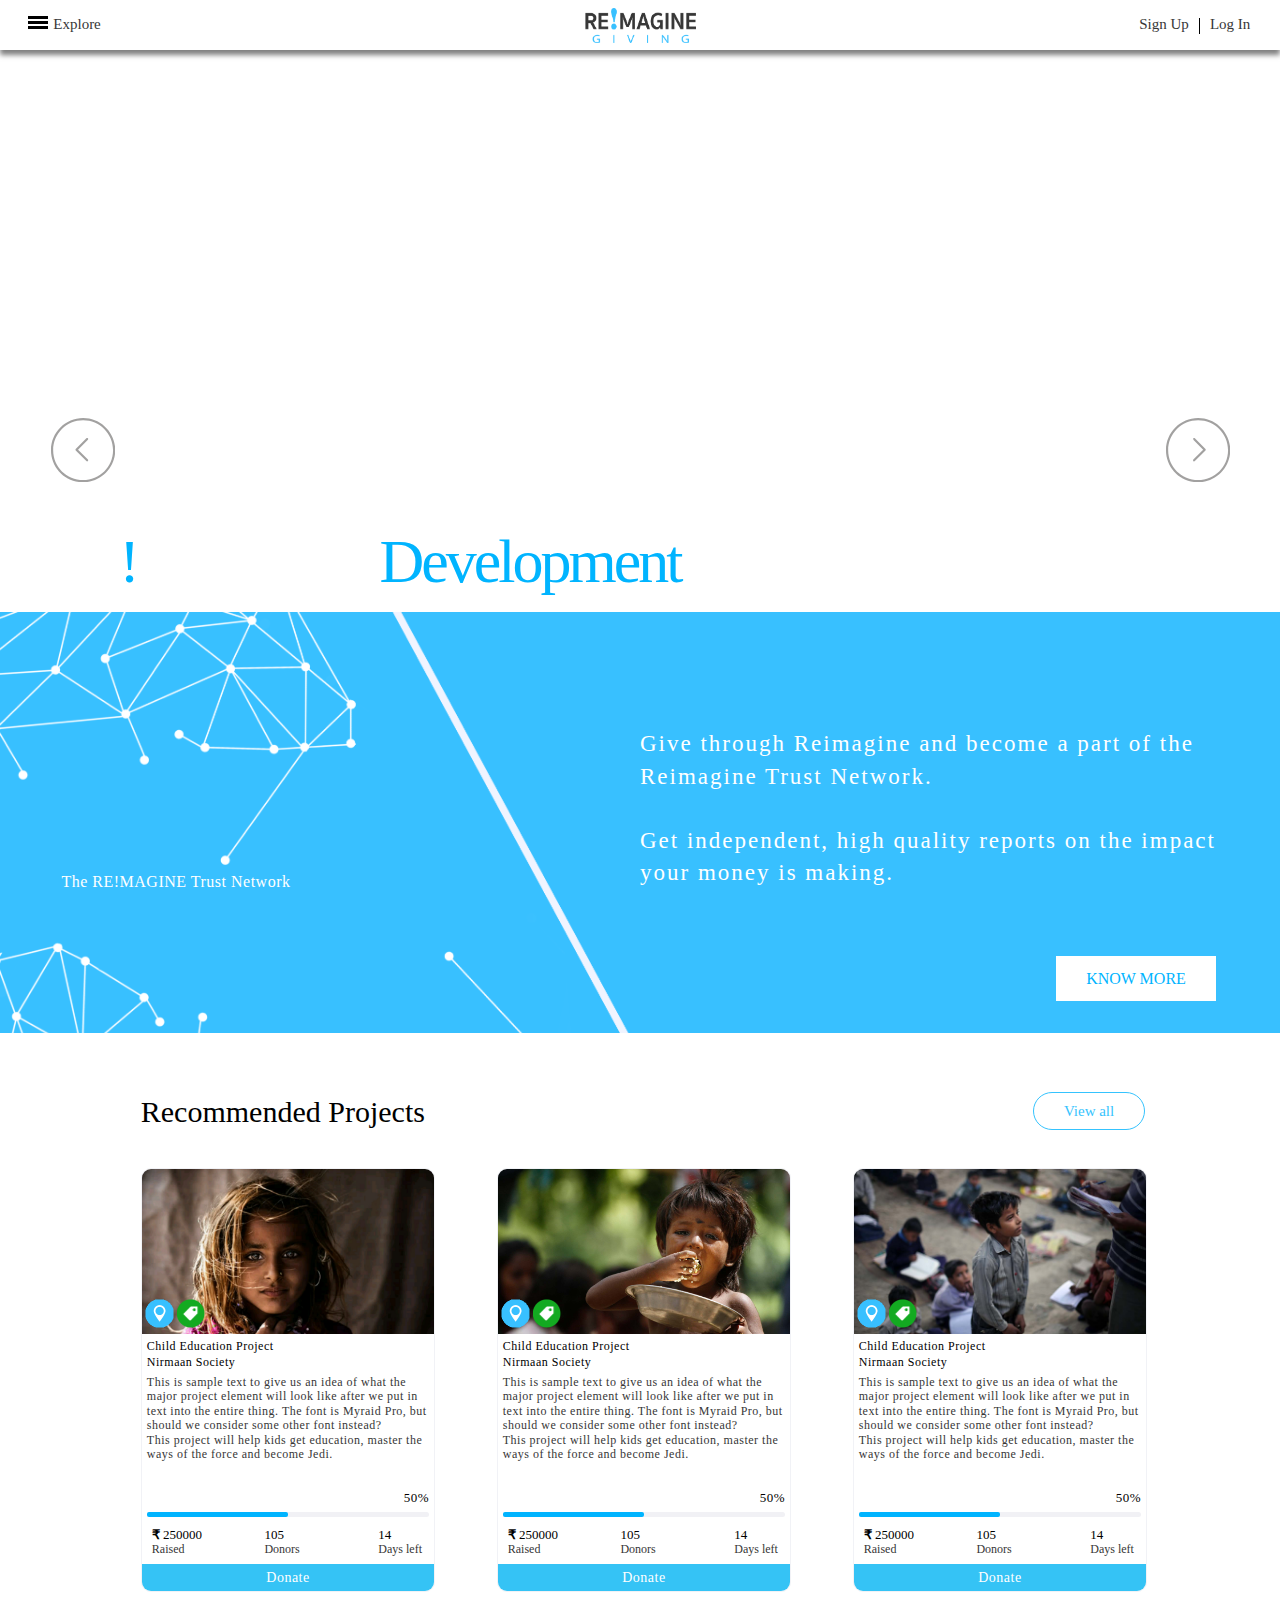
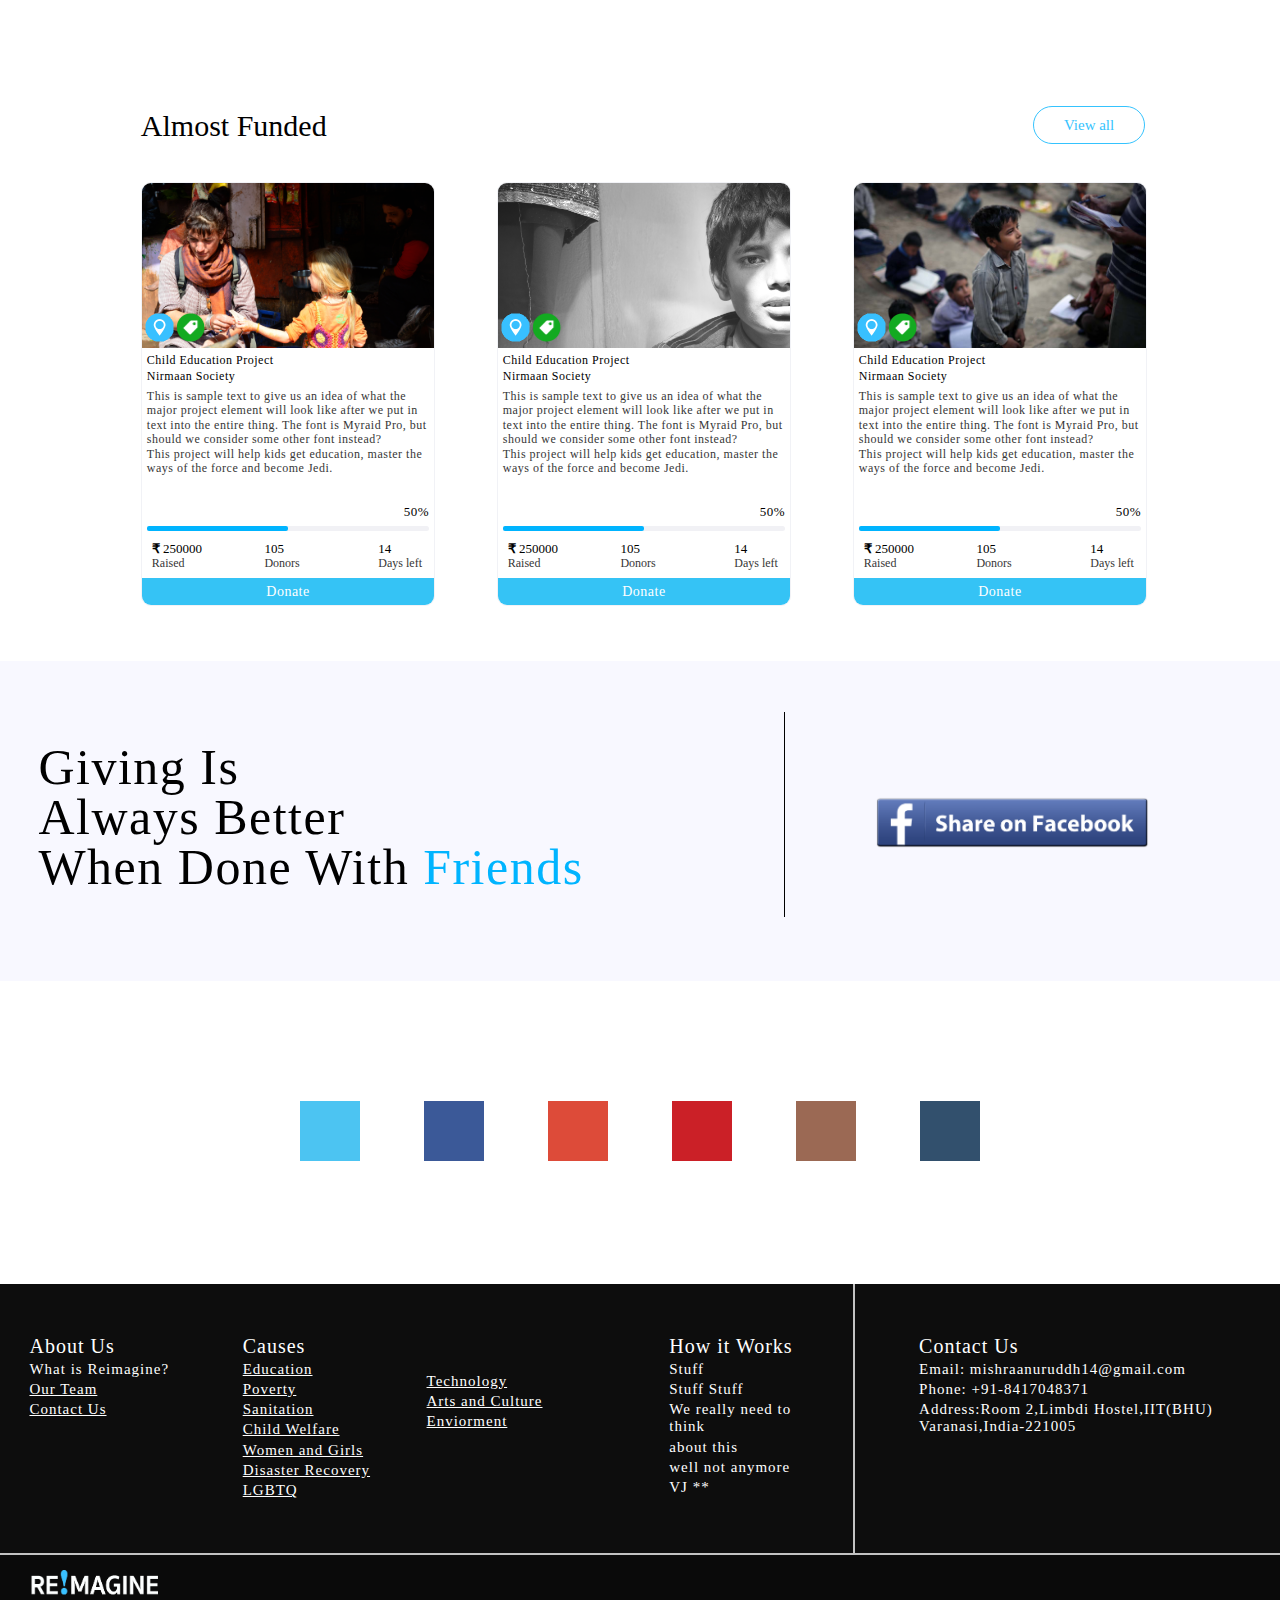
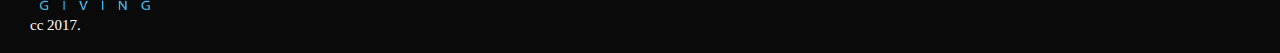
==== commit 1d7f9c2a: "Map and connect with facebook on index page" ====
--- a/index.html
+++ b/index.html
@@ -775,15 +775,8 @@
 	<div class="row connectWithFacebook">
 		<div class="col-7 connectWithFacebookLine"><h1>Giving Is<br>Always Better<br>When Done With <span>Friends</span></h1></div>
 		<div class="col-5 connectWithFacebookImage">
-			<a href="index.html" class="facebook button">
-				<i class="icon">
-					 <i class="fa fa-facebook"></i>
-				</i>
-				<div class="facebookText">
-					<p>
-						CONNECT WITH FACEBOOK
-					</p>
-				</div>
+			<a href="index.html">
+				<img src="images/connectWithFacebook.png">
 			</a>
 		</div>
 	</div>
--- a/index.css
+++ b/index.css
@@ -128,6 +128,8 @@
     height: 54px;
     margin-top: -2px;
     margin-left: -2px;
+    box-shadow: 0px 2px 1px 0px rgba(0,0,0,0.5), 2px 0px 1px 0px rgba(0,0,0,0.5), 2px 2px 1px 0px rgba(0,0,0,0.5), 0px -1px 1px 0px rgba(0,0,0,0.5), -1px 0px 1px 0px rgba(0,0,0,0.5), -1px -1px 1px 0px rgba(0,0,0,0.5);
+   
 }
 
 
